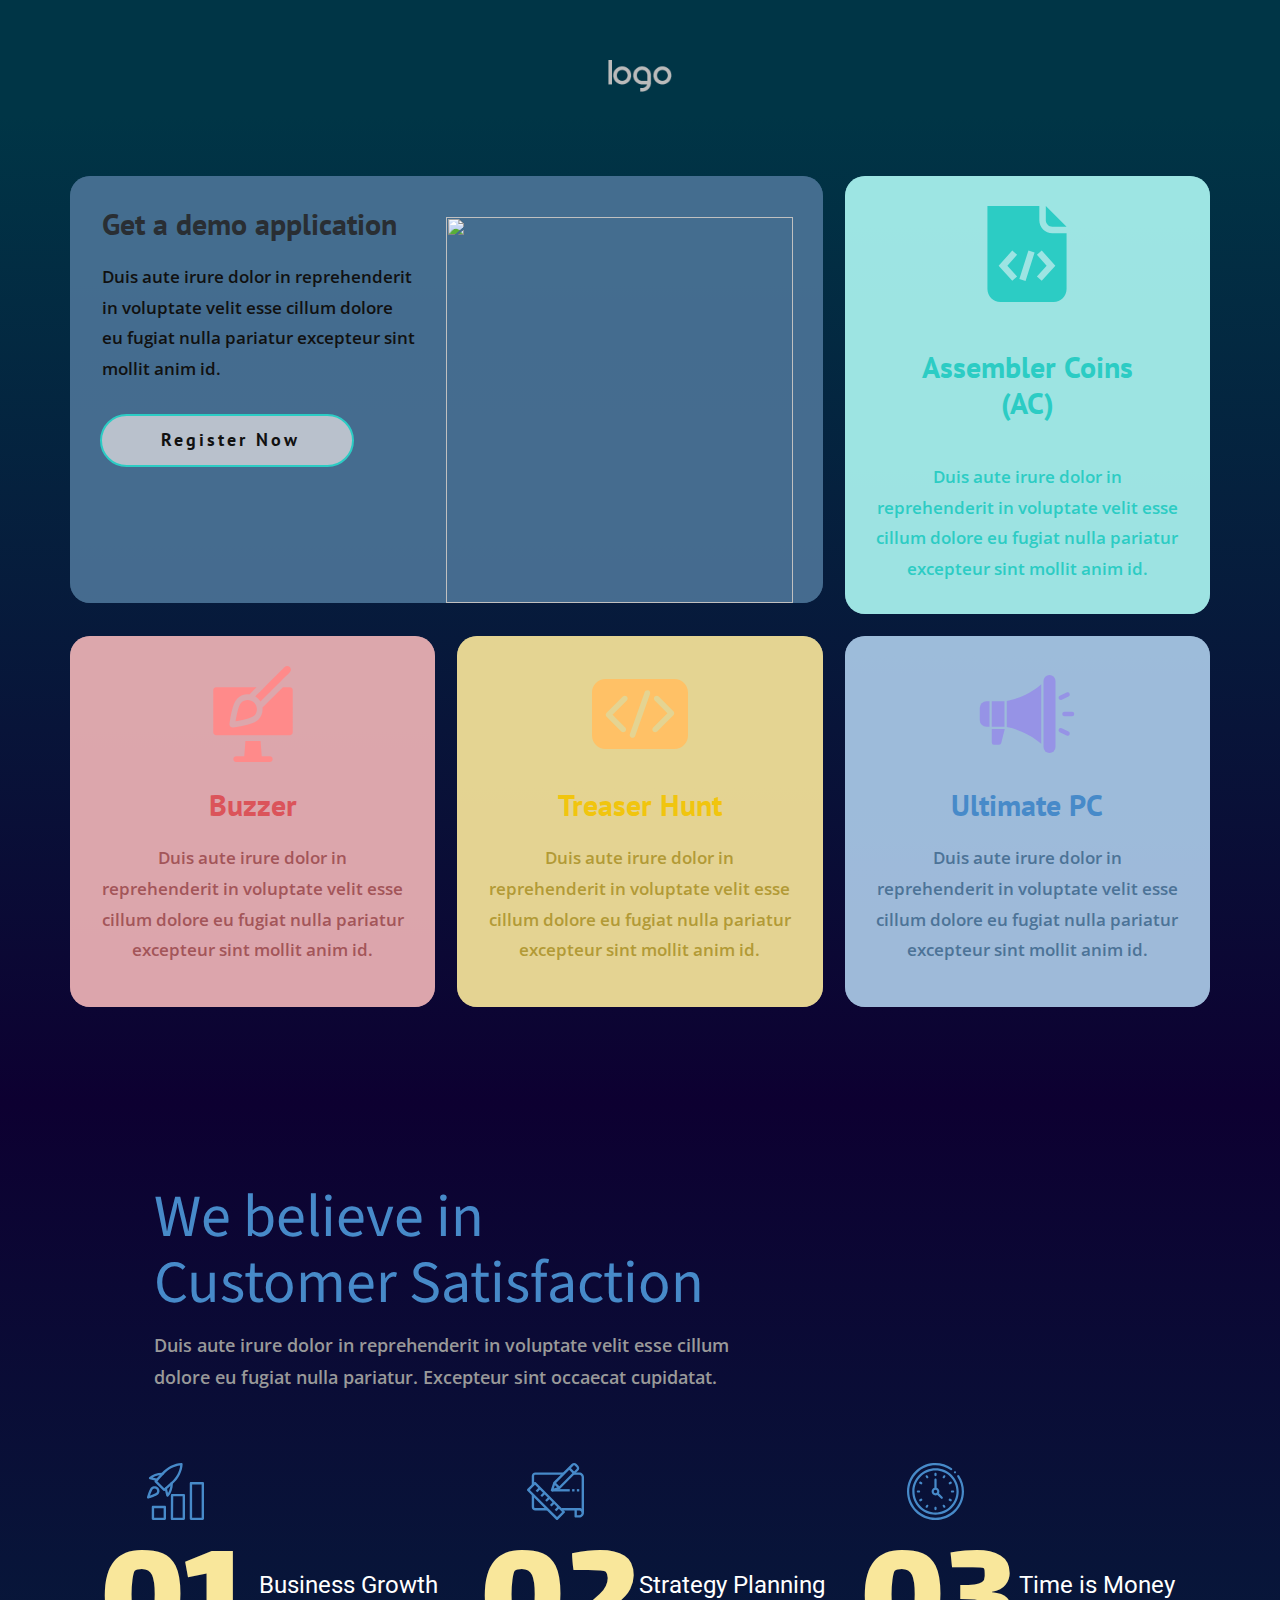
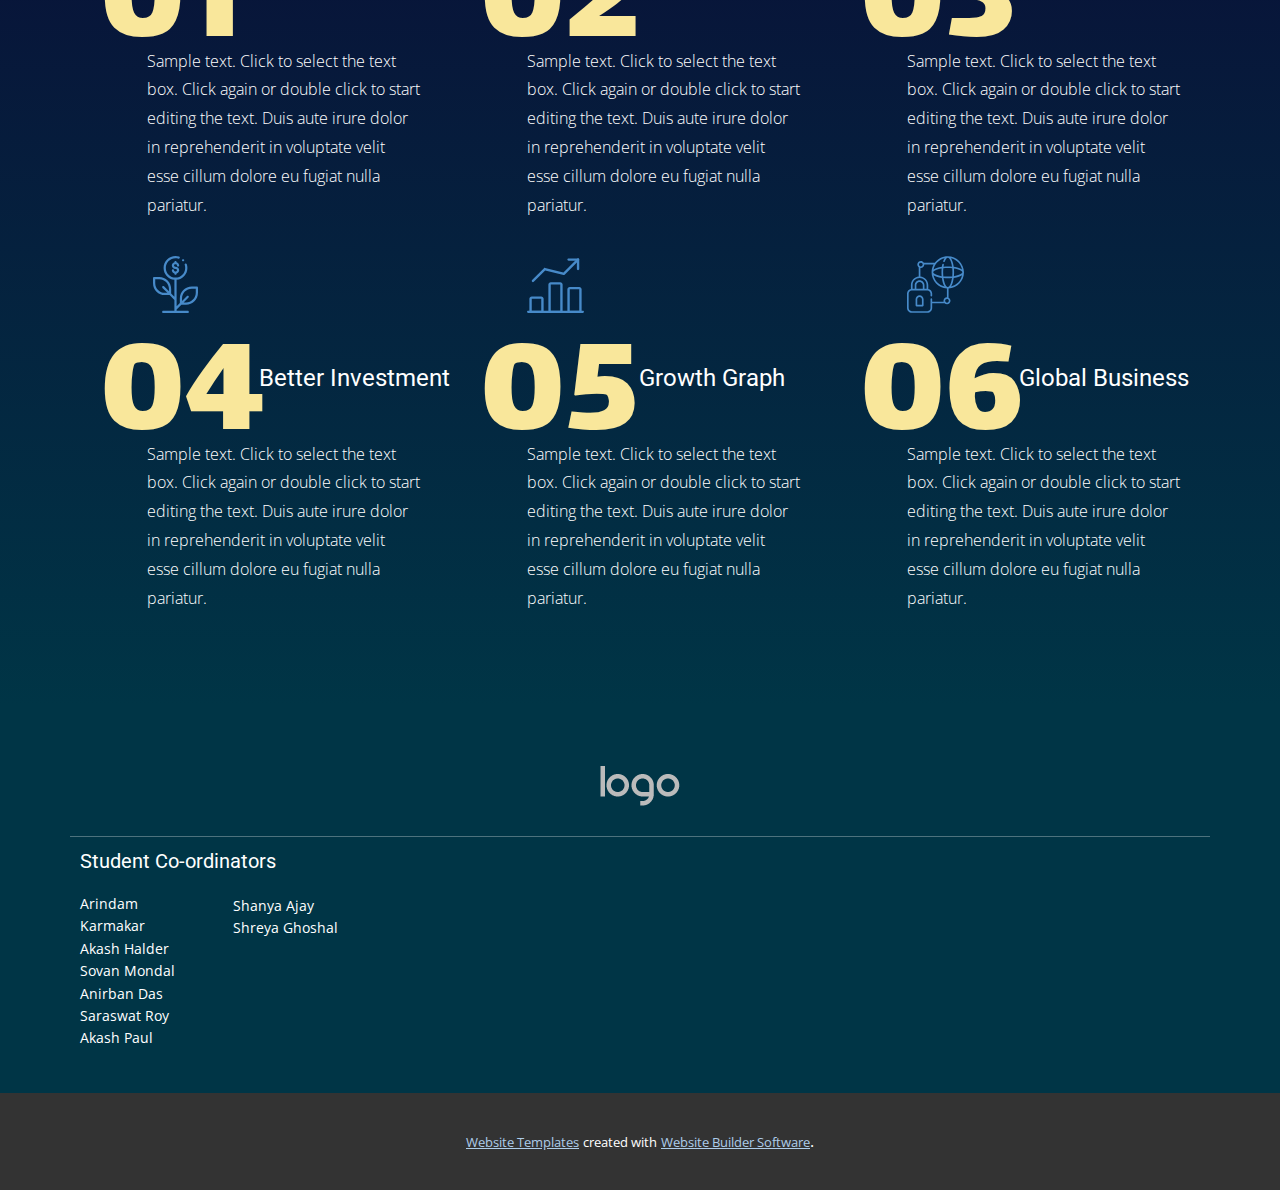
==== Assembler.html @ abf70737 "6:26 30 mar 22" ====
<!DOCTYPE html>
<html style="font-size: 16px;">
  <head>
    <meta name="viewport" content="width=device-width, initial-scale=1.0">
    <meta charset="utf-8">
    <meta name="keywords" content="Strategic Planning, We are committed expert partners, Benefits of working with us​, 01, 02, 03, 04, 05, 06, About Us, Simple, Transparent Pricing, It&amp;apos;s Free!">
    <meta name="description" content="">
    <meta name="page_type" content="np-template-header-footer-from-plugin">
    <title>Assembler</title>
    <link rel="stylesheet" href="nicepage.css" media="screen">
<link rel="stylesheet" href="Assembler.css" media="screen">
    <script class="u-script" type="text/javascript" src="jquery.js" defer=""></script>
    <script class="u-script" type="text/javascript" src="nicepage.js" defer=""></script>
    <meta name="generator" content="Nicepage 4.7.1, nicepage.com">
    <link id="u-theme-google-font" rel="stylesheet" href="https://fonts.googleapis.com/css?family=Roboto:100,100i,300,300i,400,400i,500,500i,700,700i,900,900i|Open+Sans:300,300i,400,400i,500,500i,600,600i,700,700i,800,800i">
    <link id="u-page-google-font" rel="stylesheet" href="https://fonts.googleapis.com/css?family=PT+Sans:400,400i,700,700i|Source+Sans+Pro:200,200i,300,300i,400,400i,600,600i,700,700i,900,900i|Lalezar:400">
    
    
    
    <script type="application/ld+json">{
		"@context": "http://schema.org",
		"@type": "Organization",
		"name": "",
		"logo": "images/default-logo-5.png"
}</script>
    <meta name="theme-color" content="#478ac9">
    <meta property="og:title" content="Assembler">
    <meta property="og:type" content="website">
  </head>
  <body class="u-body u-xl-mode"><header class="u-clearfix u-custom-color-2 u-header u-header" id="sec-dd4f"><div class="u-clearfix u-sheet u-sheet-1">
        <a href="https://nicepage.com" class="u-image u-logo u-image-1">
          <img src="images/default-logo-5.png" class="u-logo-image u-logo-image-1">
        </a>
      </div></header> 
    <section class="u-align-center u-clearfix u-gradient u-section-1" id="sec-c72f">
      <div class="u-clearfix u-sheet u-sheet-1">
        <div class="u-clearfix u-expanded-width u-gutter-22 u-layout-wrap u-layout-wrap-1">
          <div class="u-layout">
            <div class="u-layout-col">
              <div class="u-size-40">
                <div class="u-layout-row">
                  <div class="u-size-40">
                    <div class="u-layout-col">
                      <div class="u-align-left u-container-style u-layout-cell u-opacity u-opacity-70 u-palette-1-dark-1 u-radius-20 u-size-60 u-layout-cell-1">
                        <div class="u-container-layout u-valign-bottom-lg u-valign-bottom-xl u-container-layout-1">
                          <h3 class="u-custom-font u-font-pt-sans u-text u-text-palette-1-dark-3 u-text-1">Get a demo application</h3>
                          <p class="u-text u-text-body-color u-text-2">Duis aute irure dolor in reprehenderit in voluptate velit esse cillum dolore eu fugiat nulla pariatur excepteur sint mollit anim id.</p>
                          <a href="tech-assembler.github.io" class="u-active-white u-border-2 u-border-active-palette-1-base u-border-hover-black u-border-palette-4-base u-btn u-btn-round u-button-style u-custom-font u-font-pt-sans u-hover-white u-palette-5-base u-radius-50 u-text-active-palette-5-base u-text-hover-palette-5-base u-btn-1" target="_blank">&nbsp;Register Now</a>
                          <img class="u-image u-image-contain u-image-default u-image-1" src="#" alt="" data-image-width="700" data-image-height="780">
                        </div>
                      </div>
                    </div>
                  </div>
                  <div class="u-size-20">
                    <div class="u-layout-col">
                      <div class="u-align-center u-container-style u-layout-cell u-opacity u-opacity-70 u-palette-4-light-2 u-radius-20 u-size-60 u-layout-cell-2">
                        <div class="u-container-layout u-valign-top u-container-layout-2"><span class="u-icon u-icon-circle u-text-palette-4-base u-icon-1"><svg class="u-svg-link" preserveAspectRatio="xMidYMin slice" viewBox="0 0 512 512" style=""><use xmlns:xlink="http://www.w3.org/1999/xlink" xlink:href="#svg-b25b"></use></svg><svg class="u-svg-content" viewBox="0 0 512 512" x="0px" y="0px" id="svg-b25b" style="enable-background:new 0 0 512 512;"><g><g><path d="M356.324,0v76.108c0,19.075,15.519,34.594,34.594,34.594h76.108L356.324,0z"></path>
</g>
</g><g><g><path d="M390.918,145.298c-38.054,0-69.189-31.135-69.189-69.189V0H44.973v442.811c0,38.054,31.135,69.189,69.189,69.189h283.675    c38.054,0,69.189-31.135,69.189-69.189V145.298H390.918z M203.125,375.884l-25.718,23.143l-72.684-80.758l72.69-80.758    l25.718,23.137l-51.864,57.621L203.125,375.884z M248.265,399.623l-32.969-10.489l48.432-152.217l32.969,10.489L248.265,399.623z     M334.584,399.028l-25.718-23.143l51.857-57.613l-51.85-57.613l25.718-23.151l72.683,80.758L334.584,399.028z"></path>
</g>
</g></svg></span>
                          <h3 class="u-custom-font u-font-pt-sans u-text u-text-palette-4-base u-text-3">Assembler Coins<br>(AC)
                          </h3>
                          <p class="u-text u-text-palette-4-dark-1 u-text-4">Duis aute irure dolor in reprehenderit in voluptate velit esse cillum dolore eu fugiat nulla pariatur excepteur sint mollit anim id.</p>
                        </div>
                      </div>
                    </div>
                  </div>
                </div>
              </div>
              <div class="u-size-20">
                <div class="u-layout-row">
                  <div class="u-align-center u-container-style u-layout-cell u-opacity u-opacity-70 u-palette-2-light-2 u-radius-20 u-shape-round u-size-20 u-layout-cell-3">
                    <div class="u-container-layout u-valign-top u-container-layout-3"><span class="u-icon u-icon-circle u-icon-2"><svg class="u-svg-link" preserveAspectRatio="xMidYMin slice" viewBox="0 0 506.292 506.292" style=""><use xmlns:xlink="http://www.w3.org/1999/xlink" xlink:href="#svg-cc18"></use></svg><svg class="u-svg-content" viewBox="0 0 506.292 506.292" id="svg-cc18"><path d="m341.859 476.292h-42.653l-6.13-81.05h-79.86l-6.13 81.05h-42.653c-8.284 0-15 6.716-15 15s6.716 15 15 15h177.426c8.284 0 15-6.716 15-15s-6.716-15-15-15z"></path><path d="m447.326 111.442h-36.2l-107.96 107.59c2.639 23.459-5.249 47.262-22.52 64.53-24.368 24.367-100.672 36.339-134.98 40.19-10.05.927-17.521-7.397-16.53-16.54 3.821-33.754 15.692-110.482 40.19-134.98 17.6-17.6 41.54-25.11 64.54-22.52l38.13-38.27h-213.03c-8.45 0-15.32 6.87-15.32 15.32v223.16c0 8.45 6.87 15.32 15.32 15.32h388.36c8.45 0 15.32-6.87 15.32-15.32v-223.16c0-8.45-6.87-15.32-15.32-15.32z"></path><path d="m292.456 187.352c3.997-3.983 112.841-112.458 155.15-154.62 7.17-7.58 7.02-19.7-.37-27.08-7.39-7.39-19.51-7.55-27.09-.38-.509.511-152.369 152.901-154.61 155.15 10.622 6.365 20.106 15.559 26.92 26.93z"></path><path d="m259.436 193.452c-19.058-19.059-49.979-18.94-68.9 0-12.4 12.4-23.43 59.66-29.11 98.01 21.977-3.258 83.784-14.034 99.08-30.21 17.97-19.158 17.48-49.251-1.07-67.8z"></path></svg></span>
                      <h3 class="u-custom-font u-font-pt-sans u-text u-text-palette-2-base u-text-5">Buzzer</h3>
                      <p class="u-text u-text-palette-2-dark-1 u-text-6">Duis aute irure dolor in reprehenderit in voluptate velit esse cillum dolore eu fugiat nulla pariatur excepteur sint mollit anim id.</p>
                    </div>
                  </div>
                  <div class="u-align-center u-container-style u-layout-cell u-opacity u-opacity-70 u-palette-3-light-2 u-radius-20 u-size-20 u-layout-cell-4">
                    <div class="u-container-layout u-valign-top u-container-layout-4"><span class="u-icon u-icon-circle u-icon-3"><svg class="u-svg-link" preserveAspectRatio="xMidYMin slice" viewBox="0 0 512 512" style=""><use xmlns:xlink="http://www.w3.org/1999/xlink" xlink:href="#svg-9d44"></use></svg><svg class="u-svg-content" viewBox="0 0 512 512" id="svg-9d44"><g><path d="m439.54 68.7h-367.08c-39.95 0-72.46 32.51-72.46 72.47v229.66c0 39.96 32.51 72.47 72.46 72.47h367.08c39.95 0 72.46-32.51 72.46-72.47v-229.66c0-39.96-32.51-72.47-72.46-72.47zm-253.73 115.29-76.23 76.23 67.79 67.79c5.86 5.86 5.86 15.36 0 21.21-5.85 5.86-15.35 5.86-21.21 0l-78.4-78.4c-5.86-5.86-5.86-15.35 0-21.21l86.83-86.83c5.86-5.86 15.36-5.86 21.22 0 5.85 5.85 5.85 15.35 0 21.21zm123.73-35.29-79.32 224.59c-2.76 7.82-11.33 11.91-19.14 9.15s-11.91-11.33-9.15-19.14l79.32-224.59c2.76-7.81 11.32-11.91 19.14-9.15 7.81 2.76 11.91 11.33 9.15 19.14zm124.7 113.69-86.83 86.83c-5.86 5.86-15.36 5.86-21.22 0-5.85-5.85-5.85-15.35 0-21.21l76.23-76.23-67.79-67.79c-5.86-5.86-5.86-15.36 0-21.21 5.85-5.86 15.35-5.86 21.21 0l78.4 78.4c5.86 5.86 5.86 15.35 0 21.21z"></path>
</g></svg></span>
                      <h3 class="u-custom-font u-font-pt-sans u-text u-text-palette-3-base u-text-7">Treaser Hunt</h3>
                      <p class="u-text u-text-palette-3-dark-1 u-text-8">Duis aute irure dolor in reprehenderit in voluptate velit esse cillum dolore eu fugiat nulla pariatur excepteur sint mollit anim id.</p>
                    </div>
                  </div>
                  <div class="u-align-center u-container-style u-layout-cell u-opacity u-opacity-70 u-palette-1-light-2 u-radius-20 u-size-20 u-layout-cell-5">
                    <div class="u-container-layout u-valign-top u-container-layout-5"><span class="u-icon u-icon-circle u-icon-4"><svg class="u-svg-link" preserveAspectRatio="xMidYMin slice" viewBox="0 0 512 512" style=""><use xmlns:xlink="http://www.w3.org/1999/xlink" xlink:href="#svg-929b"></use></svg><svg class="u-svg-content" viewBox="0 0 512 512" id="svg-929b"><g id="_10-awareness"><g id="glyph"><path d="m68 408a12 12 0 0 0 12 12h27a12 12 0 0 0 11.642-9.089l18.727-74.911h-69.369z"></path><path d="m148 325.084c39.546 6.021 126.607 37.071 184 89.749v-317.666c-57.393 52.678-144.454 83.728-184 89.749z"></path><path d="m376 48a32.036 32.036 0 0 0 -32 32v352a32 32 0 0 0 64 0v-352a32.036 32.036 0 0 0 -32-32z"></path><path d="m68 188h68v136h-68z"></path><path d="m4 224v64a36.04 36.04 0 0 0 36 36h16v-136h-16a36.04 36.04 0 0 0 -36 36z"></path><path d="m496 244h-40a12 12 0 0 0 0 24h40a12 12 0 0 0 0-24z"></path><path d="m436.256 181.336a11.939 11.939 0 0 0 5.191-1.188l36.053-17.333a12 12 0 0 0 -10.4-21.63l-36.049 17.334a12 12 0 0 0 5.209 22.817z"></path><path d="m477.5 349.185-36.049-17.333a12 12 0 0 0 -10.4 21.629l36.049 17.334a12 12 0 0 0 10.4-21.63z"></path>
</g>
</g></svg></span>
                      <h3 class="u-custom-font u-font-pt-sans u-text u-text-palette-1-base u-text-9">Ultimate PC</h3>
                      <p class="u-text u-text-palette-1-dark-1 u-text-10">Duis aute irure dolor in reprehenderit in voluptate velit esse cillum dolore eu fugiat nulla pariatur excepteur sint mollit anim id.</p>
                    </div>
                  </div>
                </div>
              </div>
            </div>
          </div>
        </div>
      </div>
    </section>
    <section class="u-align-left u-clearfix u-gradient u-section-2" id="sec-8261">
      <div class="u-clearfix u-sheet u-valign-middle u-sheet-1">
        <h1 class="u-custom-font u-font-source-sans-pro u-text u-text-palette-1-base u-text-1">We believe in<br>Customer Satisfaction
        </h1>
        <p class="u-text u-text-grey-40 u-text-2">Duis aute irure dolor in reprehenderit in voluptate velit esse cillum dolore eu fugiat nulla pariatur. Excepteur sint occaecat cupidatat.</p>
        <div class="u-expanded-width u-list u-list-1">
          <div class="u-repeater u-repeater-1">
            <div class="u-container-style u-list-item u-repeater-item">
              <div class="u-container-layout u-similar-container u-valign-bottom u-container-layout-1">
                <h3 class="u-custom-font u-text u-text-palette-3-light-2 u-text-3">01</h3>
                <div class="u-container-style u-group u-group-1">
                  <div class="u-container-layout u-container-layout-2"><span class="u-icon u-icon-circle u-text-palette-1-base u-icon-1"><svg class="u-svg-link" preserveAspectRatio="xMidYMin slice" viewBox="0 0 24 24" style=""><use xmlns:xlink="http://www.w3.org/1999/xlink" xlink:href="#svg-b827"></use></svg><svg class="u-svg-content" viewBox="0 0 24 24" id="svg-b827"><path d="m7.5 24h-5c-.276 0-.5-.224-.5-.5v-5c0-.276.224-.5.5-.5h5c.276 0 .5.224.5.5v5c0 .276-.224.5-.5.5zm-4.5-1h4v-4h-4z"></path><path d="m15.5 24h-5c-.133 0-.261-.053-.354-.147s-.147-.223-.146-.356l.06-10c.002-.275.225-.497.5-.497h4.94c.276 0 .5.224.5.5v10c0 .276-.224.5-.5.5zm-4.497-1h3.997v-9h-3.943z"></path><path d="m23.5 24h-5c-.276 0-.5-.224-.5-.5v-15c0-.276.224-.5.5-.5h5c.276 0 .5.224.5.5v15c0 .276-.224.5-.5.5zm-4.5-1h4v-14h-4z"></path><path d="m7.258 11.838c-.128 0-.256-.049-.354-.146l-3.596-3.597c-.188-.188-.196-.491-.018-.688l2.946-3.271c2.093-2.417 5.413-4.083 8.255-4.136.123-.016.267.051.363.146.096.097.148.228.146.363-.053 2.842-1.719 6.162-4.144 8.261l-3.264 2.94c-.094.086-.214.128-.334.128zm-2.907-4.114 2.926 2.926 2.918-2.629c2.076-1.797 3.542-4.542 3.774-6.99-2.448.232-5.192 1.698-6.983 3.767z"></path><path d="m8.604 14.21c-.045 0-.091-.006-.136-.019-.174-.05-.308-.188-.351-.365l-.707-2.95c-.064-.268.102-.538.37-.603.272-.063.539.102.603.37l.469 1.959c.869-1.359 1.042-3.098 1.06-4.115.005-.276.23-.492.509-.491.276.004.496.233.491.508-.042 2.366-.736 4.34-1.955 5.559-.095.095-.223.147-.353.147z"></path><path d="m4.241 7.603c-.039 0-.078-.004-.117-.014l-2.95-.707c-.176-.042-.316-.175-.365-.35-.049-.174 0-.361.127-.489 1.219-1.219 3.193-1.913 5.56-1.955.265-.025.504.215.508.491s-.214.504-.491.509c-1.018.018-2.756.191-4.115 1.06l1.959.469c.268.064.434.334.37.603-.056.229-.26.383-.486.383z"></path><path d="m.5 15c-.131 0-.258-.052-.354-.146-.13-.13-.178-.321-.125-.497.165-.552 1.023-3.338 1.695-4.01.809-.81 2.126-.811 2.938 0 .81.81.81 2.128 0 2.938-.671.672-3.458 1.529-4.01 1.694-.048.014-.096.021-.144.021zm2.685-4.261c-.276 0-.552.105-.762.315-.284.284-.772 1.536-1.154 2.677 1.141-.382 2.394-.87 2.677-1.153.42-.42.42-1.104 0-1.523-.21-.211-.486-.316-.761-.316z"></path></svg>
            
            
          </span>
                    <h4 class="u-text u-text-body-alt-color u-text-4">Business Growth</h4>
                    <p class="u-text u-text-body-alt-color u-text-5">Sample text. Click to select the text box. Click again or double click to start editing the text.&nbsp;Duis aute irure dolor in reprehenderit in voluptate velit esse cillum dolore eu fugiat nulla pariatur. </p>
                  </div>
                </div>
              </div>
            </div>
            <div class="u-container-style u-list-item u-repeater-item">
              <div class="u-container-layout u-similar-container u-valign-bottom u-container-layout-3">
                <h3 class="u-custom-font u-text u-text-palette-3-light-2 u-text-6">02</h3>
                <div class="u-container-style u-group u-group-2">
                  <div class="u-container-layout u-container-layout-4"><span class="u-icon u-icon-circle u-text-palette-1-base u-icon-2"><svg class="u-svg-link" preserveAspectRatio="xMidYMin slice" viewBox="0 0 511.998 511.998" style=""><use xmlns:xlink="http://www.w3.org/1999/xlink" xlink:href="#svg-07e3"></use></svg><svg class="u-svg-content" viewBox="0 0 511.998 511.998" x="0px" y="0px" id="svg-07e3" style="enable-background:new 0 0 511.998 511.998;"><g><g><path d="M74.664,85.179c-17.673,0-32,14.327-32,32v85.333h21.333v-85.333c0-5.891,4.776-10.667,10.667-10.667h256V85.179H74.664z"></path>
</g>
</g><g><g><path d="M74.664,405.179c-5.891,0-10.667-4.776-10.667-10.667V287.845H42.664v106.667c0,17.673,14.327,32,32,32h106.667v-21.333    H74.664z"></path>
</g>
</g><g><g><path d="M338.206,432.688L79.155,173.637c-4.165-4.164-10.917-4.164-15.083,0L3.123,234.587c-4.164,4.165-4.164,10.917,0,15.083    L262.174,508.72c2,2.001,4.713,3.125,7.541,3.125c2.829-0.001,5.541-1.125,7.541-3.125l60.949-60.949    C342.37,443.605,342.37,436.853,338.206,432.688z M269.715,486.096L25.747,242.128l45.867-45.867L315.582,440.23L269.715,486.096z    "></path>
</g>
</g><g><g><path d="M469.331,405.179h-160v21.333h117.333v53.333c0,5.891,4.776,10.667,10.667,10.667h32    c23.564,0,42.667-19.102,42.667-42.667C511.998,424.281,492.895,405.179,469.331,405.179z M469.331,469.179h-21.333v-42.667    h21.333c11.782,0,21.333,9.551,21.333,21.333C490.664,459.628,481.113,469.179,469.331,469.179z"></path>
</g>
</g><g><g><path d="M469.331,85.179h-53.333v21.333h53.333c11.782,0,21.333,9.551,21.333,21.333v320h21.333v-320    C511.998,104.281,492.895,85.179,469.331,85.179z"></path>
</g>
</g><g><g><rect x="164.042" y="314.513" transform="matrix(0.7071 -0.7071 0.7071 0.7071 -175.2621 227.2397)" width="45.259" height="21.333"></rect>
</g>
</g><g><g><rect x="121.376" y="271.846" transform="matrix(0.7071 -0.7071 0.7071 0.7071 -157.5885 184.5736)" width="45.259" height="21.333"></rect>
</g>
</g><g><g><rect x="206.686" y="357.18" transform="matrix(0.7071 -0.7071 0.7071 0.7071 -192.9419 269.8904)" width="45.259" height="21.333"></rect>
</g>
</g><g><g><rect x="249.372" y="399.868" transform="matrix(0.7071 -0.7071 0.7071 0.7071 -210.6241 312.5771)" width="45.259" height="21.333"></rect>
</g>
</g><g><g><rect x="78.679" y="229.18" transform="matrix(0.7071 -0.7071 0.7071 0.7071 -139.9243 141.885)" width="45.259" height="21.333"></rect>
</g>
</g><g><g><path d="M460.094,23.824L445.352,9.083c-12.473-11.907-32.103-11.907-44.576,0L238.579,171.28c-4.164,4.165-4.164,10.917,0,15.083    l44.235,44.235c1.995,2.008,4.711,3.133,7.541,3.125c2.829-0.001,5.541-1.125,7.541-3.125L460.094,68.4    c0.005-0.005,0.01-0.01,0.015-0.015C472.41,56.076,472.403,36.125,460.094,23.824z M445.022,53.307L290.355,207.973    l-29.152-29.152L415.87,24.165c4.028-3.849,10.372-3.849,14.4,0l14.752,14.731c0.001,0.002,0.003,0.003,0.005,0.005    C449.003,42.88,449.001,49.33,445.022,53.307z"></path>
</g>
</g><g><g><path d="M286.931,212.944l-46.037,15.371l15.371-46.112l-20.267-6.752l-22.123,66.357c-0.362,1.088-0.547,2.227-0.547,3.373    c0.001,5.891,4.778,10.666,10.669,10.664c1.129,0.004,2.252-0.169,3.328-0.512l66.357-22.123L286.931,212.944z"></path>
</g>
</g><g><g><rect x="390.275" y="36.943" transform="matrix(0.7071 -0.7071 0.7071 0.7071 69.1923 303.4905)" width="21.333" height="62.56"></rect>
</g>
</g><g><g><rect x="223.998" y="234.512" width="160" height="21.333"></rect>
</g>
</g><g><g><rect x="405.331" y="234.512" width="21.333" height="21.333"></rect>
</g>
</g><g><g><rect x="447.998" y="234.512" width="21.333" height="21.333"></rect>
</g>
</g></svg>
            
            
          </span>
                    <h4 class="u-text u-text-body-alt-color u-text-7">Strategy Planning</h4>
                    <p class="u-text u-text-body-alt-color u-text-8">Sample text. Click to select the text box. Click again or double click to start editing the text.&nbsp;Duis aute irure dolor in reprehenderit in voluptate velit esse cillum dolore eu fugiat nulla pariatur. </p>
                  </div>
                </div>
              </div>
            </div>
            <div class="u-container-style u-list-item u-repeater-item">
              <div class="u-container-layout u-similar-container u-valign-bottom u-container-layout-5">
                <h3 class="u-custom-font u-text u-text-palette-3-light-2 u-text-9">03</h3>
                <div class="u-container-style u-group u-group-3">
                  <div class="u-container-layout u-container-layout-6"><span class="u-icon u-icon-circle u-text-palette-1-base u-icon-3"><svg class="u-svg-link" preserveAspectRatio="xMidYMin slice" viewBox="0 0 511.994 511.994" style=""><use xmlns:xlink="http://www.w3.org/1999/xlink" xlink:href="#svg-898a"></use></svg><svg class="u-svg-content" viewBox="0 0 511.994 511.994" id="svg-898a"><g><path d="m468.379 112.96c-3.092-4.579-9.307-5.784-13.884-2.693-4.577 3.09-5.782 9.306-2.692 13.883 63.008 93.331 50.848 218.961-28.913 298.722-44.573 44.574-103.838 69.121-166.877 69.121s-122.303-24.546-166.878-69.12c-44.574-44.574-69.121-103.838-69.121-166.877s24.548-122.304 69.121-166.877c81.202-81.202 208.265-92.375 302.127-26.567 4.521 3.171 10.758 2.075 13.929-2.447 3.17-4.522 2.074-10.758-2.448-13.929-48.674-34.126-108.292-50.22-167.867-45.31-60.276 4.965-117.057 31.284-159.883 74.11-48.351 48.352-74.979 112.639-74.979 181.02s26.628 132.668 74.979 181.02c48.352 48.351 112.639 74.979 181.019 74.979s132.668-26.628 181.019-74.979c86.519-86.52 99.703-222.805 31.348-324.056z"></path><path d="m256.013 47.496c-114.967 0-208.5 93.533-208.5 208.5s93.533 208.5 208.5 208.5 208.5-93.533 208.5-208.5-93.533-208.5-208.5-208.5zm0 397c-103.939 0-188.5-84.56-188.5-188.5s84.561-188.5 188.5-188.5 188.5 84.56 188.5 188.5-84.561 188.5-188.5 188.5z"></path><path d="m319.653 305.493-32.857-32.856c2.688-4.952 4.216-10.621 4.216-16.641 0-15.824-10.56-29.223-25-33.537v-72.463c0-5.523-4.477-10-10-10s-10 4.477-10 10v72.463c-14.44 4.314-25 17.712-25 33.537 0 19.299 15.701 35 35 35 6.02 0 11.689-1.528 16.641-4.216l32.857 32.856c1.953 1.953 4.512 2.929 7.071 2.929 2.56 0 5.118-.977 7.071-2.929 3.906-3.907 3.906-10.238.001-14.143zm-78.64-49.497c0-8.271 6.729-15 15-15s15 6.729 15 15-6.728 15-15 15c-8.271 0-15-6.729-15-15z"></path><path d="m256.013 118.133c5.523 0 10-4.477 10-10v-10.127c0-5.523-4.477-10-10-10s-10 4.477-10 10v10.127c0 5.523 4.477 10 10 10z"></path><path d="m185.678 114.172c-2.762-4.784-8.879-6.422-13.66-3.66-4.783 2.762-6.422 8.877-3.66 13.66l5.064 8.771c1.852 3.208 5.213 5.001 8.669 5.001 1.696 0 3.417-.432 4.991-1.341 4.783-2.762 6.422-8.877 3.66-13.66z"></path><path d="m132.96 173.404-8.771-5.064c-4.782-2.761-10.899-1.123-13.66 3.66-2.762 4.783-1.123 10.898 3.66 13.66l8.771 5.064c1.575.909 3.294 1.341 4.991 1.341 3.455 0 6.817-1.793 8.669-5.002 2.762-4.781 1.123-10.897-3.66-13.659z"></path><path d="m118.151 255.996c0-5.523-4.477-10-10-10h-10.128c-5.523 0-10 4.477-10 10s4.477 10 10 10h10.128c5.522 0 10-4.478 10-10z"></path><path d="m122.96 321.267-8.771 5.064c-4.783 2.761-6.422 8.877-3.66 13.66 1.852 3.208 5.213 5.001 8.669 5.001 1.696 0 3.416-.432 4.991-1.341l8.771-5.064c4.783-2.761 6.422-8.877 3.66-13.66-2.761-4.784-8.878-6.423-13.66-3.66z"></path><path d="m187.082 375.388c-4.781-2.761-10.898-1.123-13.66 3.66l-5.064 8.771c-2.762 4.783-1.122 10.899 3.66 13.66 1.575.909 3.294 1.341 4.991 1.341 3.456 0 6.817-1.793 8.669-5.001l5.064-8.771c2.762-4.783 1.122-10.899-3.66-13.66z"></path><path d="m256.013 393.858c-5.523 0-10 4.477-10 10v10.127c0 5.523 4.477 10 10 10s10-4.477 10-10v-10.127c-.001-5.523-4.477-10-10-10z"></path><path d="m338.604 379.048c-2.76-4.782-8.873-6.421-13.66-3.661-4.782 2.761-6.422 8.877-3.66 13.66l5.063 8.771c1.852 3.208 5.213 5.002 8.67 5.002 1.696 0 3.415-.432 4.99-1.341 4.782-2.761 6.422-8.878 3.66-13.66z"></path><path d="m397.836 326.33-8.771-5.064c-4.785-2.763-10.899-1.123-13.66 3.66-2.762 4.783-1.123 10.899 3.66 13.66l8.771 5.064c1.575.91 3.294 1.341 4.99 1.341 3.456 0 6.818-1.793 8.67-5.001 2.761-4.783 1.123-10.899-3.66-13.66z"></path><path d="m393.875 255.996c0 5.523 4.478 10 10 10h10.128c5.522 0 10-4.477 10-10s-4.478-10-10-10h-10.128c-5.523 0-10 4.477-10 10z"></path><path d="m379.065 173.404c-4.783 2.762-6.422 8.877-3.66 13.66 1.853 3.209 5.213 5.002 8.67 5.002 1.696 0 3.416-.432 4.99-1.341l8.771-5.064c4.783-2.762 6.422-8.877 3.66-13.66s-8.876-6.421-13.66-3.66z"></path><path d="m340.007 110.512c-4.784-2.763-10.899-1.123-13.66 3.66l-5.063 8.771c-2.762 4.783-1.123 10.899 3.66 13.66 1.575.91 3.294 1.341 4.99 1.341 3.456 0 6.818-1.793 8.67-5.001l5.064-8.771c2.761-4.783 1.123-10.899-3.661-13.66z"></path><circle cx="431.067" cy="83.944" r="9.992"></circle>
</g></svg>
            
            
          </span>
                    <h4 class="u-text u-text-body-alt-color u-text-10">Time is Money</h4>
                    <p class="u-text u-text-body-alt-color u-text-11">Sample text. Click to select the text box. Click again or double click to start editing the text.&nbsp;Duis aute irure dolor in reprehenderit in voluptate velit esse cillum dolore eu fugiat nulla pariatur. </p>
                  </div>
                </div>
              </div>
            </div>
            <div class="u-container-style u-list-item u-repeater-item">
              <div class="u-container-layout u-similar-container u-valign-bottom u-container-layout-7">
                <h3 class="u-custom-font u-text u-text-palette-3-light-2 u-text-12">04</h3>
                <div class="u-container-style u-group u-group-4">
                  <div class="u-container-layout u-container-layout-8"><span class="u-icon u-icon-circle u-text-palette-1-base u-icon-4"><svg class="u-svg-link" preserveAspectRatio="xMidYMin slice" viewBox="0 0 512 512" style=""><use xmlns:xlink="http://www.w3.org/1999/xlink" xlink:href="#svg-94be"></use></svg><svg class="u-svg-content" viewBox="0 0 512 512" id="svg-94be"><g id="XMLID_1017_"><g id="XMLID_1278_"><path id="XMLID_1279_" d="m256 74.946c7.262 0 13.169 4.947 13.169 11.027 0 5.522 4.478 10 10 10s10-4.478 10-10c0-13.849-9.752-25.606-23.169-29.583v-1.39c0-5.522-4.478-10-10-10s-10 4.478-10 10v1.39c-13.417 3.978-23.169 15.734-23.169 29.583 0 17.108 14.88 31.026 33.169 31.026 7.262 0 13.169 4.946 13.169 11.026s-5.907 11.027-13.169 11.027-13.169-4.947-13.169-11.027c0-5.522-4.478-10-10-10s-10 4.478-10 10c0 13.849 9.752 25.606 23.169 29.583v1.392c0 5.522 4.478 10 10 10s10-4.478 10-10v-1.39c13.417-3.978 23.169-15.734 23.169-29.583 0-17.109-14.88-31.027-33.169-31.027-7.262 0-13.169-4.946-13.169-11.026s5.907-11.028 13.169-11.028z"></path><path id="XMLID_1303_" d="m448 274.23h-45.703c-59.203 0-107.368 48.165-107.368 107.368v41.561l-28.929 28.929v-238.559c54.328-5.06 97-50.901 97-106.529 0-11.519-1.822-22.856-5.417-33.698-1.738-5.244-7.402-8.081-12.639-6.346-5.243 1.738-8.083 7.396-6.346 12.639 2.922 8.808 4.402 18.029 4.402 27.405 0 47.972-39.028 87-87 87s-87-39.028-87-87 39.028-87 87-87c8.83 0 17.535 1.315 25.874 3.91 5.271 1.64 10.878-1.305 12.52-6.578 1.641-5.273-1.305-10.879-6.578-12.52-10.265-3.193-20.969-4.812-31.816-4.812-59 0-107 48-107 107 0 55.628 42.672 101.469 97 106.529v152.331l-28.929-28.928v-41.56c0-59.203-48.165-107.368-107.368-107.368h-45.703c-5.522 0-10 4.478-10 10v45.703c0 59.203 48.165 107.368 107.368 107.368h41.561l43.071 43.07v97.855h-100.161c-5.522 0-10 4.478-10 10s4.478 10 10 10h220.322c5.522 0 10-4.478 10-10s-4.478-10-10-10h-100.161v-11.627l43.072-43.071h41.56c59.203 0 107.368-48.165 107.368-107.368v-45.704c0-5.522-4.478-10-10-10zm-286.632 56.844c-48.175 0-87.368-39.193-87.368-87.368v-35.703h35.703c48.175 0 87.368 39.193 87.368 87.368v21.56l-44.161-44.161c-3.906-3.904-10.236-3.904-14.143 0-3.905 3.905-3.905 10.237 0 14.143l44.162 44.161zm276.632-1.14c0 48.175-39.193 87.368-87.368 87.368h-21.56l44.161-44.16c3.905-3.905 3.905-10.237 0-14.143-3.905-3.903-10.235-3.904-14.143 0l-44.161 44.161v-21.561c0-48.175 39.193-87.368 87.368-87.368h35.703z"></path><path id="XMLID_1306_" d="m324.38 48.2c2.63 0 5.21-1.07 7.07-2.931 1.859-1.859 2.93-4.439 2.93-7.069 0-2.631-1.07-5.21-2.93-7.07s-4.44-2.93-7.07-2.93-5.21 1.069-7.07 2.93c-1.859 1.86-2.93 4.439-2.93 7.07 0 2.63 1.07 5.21 2.93 7.069 1.86 1.861 4.44 2.931 7.07 2.931z"></path>
</g>
</g></svg>
            
            
          </span>
                    <h4 class="u-text u-text-body-alt-color u-text-13">Better Investment</h4>
                    <p class="u-text u-text-body-alt-color u-text-14">Sample text. Click to select the text box. Click again or double click to start editing the text.&nbsp;Duis aute irure dolor in reprehenderit in voluptate velit esse cillum dolore eu fugiat nulla pariatur. </p>
                  </div>
                </div>
              </div>
            </div>
            <div class="u-container-style u-list-item u-repeater-item">
              <div class="u-container-layout u-similar-container u-valign-bottom u-container-layout-9">
                <h3 class="u-custom-font u-text u-text-palette-3-light-2 u-text-15">05</h3>
                <div class="u-container-style u-group u-group-5">
                  <div class="u-container-layout u-container-layout-10"><span class="u-icon u-icon-circle u-text-palette-1-base u-icon-5"><svg class="u-svg-link" preserveAspectRatio="xMidYMin slice" viewBox="0 0 24 24" style=""><use xmlns:xlink="http://www.w3.org/1999/xlink" xlink:href="#svg-898f"></use></svg><svg class="u-svg-content" viewBox="0 0 24 24" id="svg-898f"><path d="m23.5 24h-23c-.276 0-.5-.224-.5-.5s.224-.5.5-.5h23c.276 0 .5.224.5.5s-.224.5-.5.5z"></path><path d="m6.5 24h-5c-.276 0-.5-.224-.5-.5v-5.5c0-.551.448-1 1-1h4c.552 0 1 .449 1 1v5.5c0 .276-.224.5-.5.5zm-4.5-1h4v-5h-4z"></path><path d="m14.5 24h-5c-.276 0-.5-.224-.5-.5v-11.5c0-.551.448-1 1-1h4c.552 0 1 .449 1 1v11.5c0 .276-.224.5-.5.5zm-4.5-1h4v-11h-4z"></path><path d="m22.5 24h-5c-.276 0-.5-.224-.5-.5v-9.5c0-.551.448-1 1-1h4c.552 0 1 .449 1 1v9.5c0 .276-.224.5-.5.5zm-4.5-1h4v-9h-4z"></path><path d="m2.5 11c-.128 0-.256-.049-.354-.146-.195-.195-.195-.512 0-.707l5-5c.124-.124.303-.176.475-.132l7.726 1.931 5.8-5.8c.195-.195.512-.195.707 0s.195.512 0 .707l-6 6c-.123.124-.303.174-.475.131l-7.726-1.93-4.8 4.8c-.097.097-.225.146-.353.146z"></path><path d="m21.5 6c-.276 0-.5-.224-.5-.5v-3.5h-3.5c-.276 0-.5-.224-.5-.5s.224-.5.5-.5h4c.276 0 .5.224.5.5v4c0 .276-.224.5-.5.5z"></path></svg>
            
            
          </span>
                    <h4 class="u-text u-text-body-alt-color u-text-16">Growth Graph</h4>
                    <p class="u-text u-text-body-alt-color u-text-17">Sample text. Click to select the text box. Click again or double click to start editing the text.&nbsp;Duis aute irure dolor in reprehenderit in voluptate velit esse cillum dolore eu fugiat nulla pariatur. </p>
                  </div>
                </div>
              </div>
            </div>
            <div class="u-container-style u-list-item u-repeater-item">
              <div class="u-container-layout u-similar-container u-valign-bottom u-container-layout-11">
                <h3 class="u-custom-font u-text u-text-palette-3-light-2 u-text-18">06</h3>
                <div class="u-container-style u-group u-group-6">
                  <div class="u-container-layout u-container-layout-12"><span class="u-icon u-icon-circle u-text-palette-1-base u-icon-6"><svg class="u-svg-link" preserveAspectRatio="xMidYMin slice" viewBox="0 0 509.681 509.681" style=""><use xmlns:xlink="http://www.w3.org/1999/xlink" xlink:href="#svg-7415"></use></svg><svg class="u-svg-content" viewBox="0 0 509.681 509.681" id="svg-7415"><path d="m509.681 146.239c0-79.951-65.044-144.995-144.995-144.995-47.991 0-90.603 23.442-117.008 59.47-.305-.038-.614-.064-.93-.064h-96.417c-5.519-9.027-15.467-15.064-26.8-15.064-17.309 0-31.391 14.082-31.391 31.391 0 10.453 5.14 19.722 13.02 25.43-.232 1.902-.35 3.821-.35 5.743v74.89c-39.165 3.915-69.849 37.059-69.849 77.238v33.711c-19.848 3.57-34.961 20.956-34.961 41.818v130.13c0 23.435 19.065 42.5 42.5 42.5h140.181c23.435 0 42.5-19.065 42.5-42.5v-42.91h110.327c5.686 5.702 13.546 9.235 22.215 9.235 17.309 0 31.391-14.082 31.391-31.391 0-12.237-7.043-22.853-17.284-28.029v-81.272c0-.173-.014-.342-.026-.512 76.657-3.724 137.877-67.255 137.877-144.819zm-244.569 39.206c13.523 4.463 29.27 7.905 46.385 10.221 4.249 31.492 12.599 59.92 24.758 77.429-49.543-11.097-88.495-50.551-98.849-100.367 6.661 4.408 15.646 8.737 27.706 12.717zm-30.422-39.206c0-11.805 27.564-27.088 75.042-34.079-.987 11.098-1.5 22.543-1.5 34.079 0 11.358.52 22.831 1.541 34.086-47.503-6.988-75.083-22.277-75.083-34.086zm129.996 129.996c-9.384 0-19.683-13.191-27.55-35.287-4.503-12.648-7.988-27.43-10.344-43.557 12.199 1.126 24.911 1.721 37.893 1.721s25.695-.595 37.893-1.721c-2.356 16.127-5.841 30.909-10.344 43.557-7.865 22.095-18.164 35.287-27.548 35.287zm0-92.123c-14.251 0-27.523-.693-39.726-1.918-1.13-11.555-1.728-23.615-1.728-35.955 0-12.217.592-24.314 1.737-35.955 12.2-1.224 25.469-1.917 39.716-1.917 14.251 0 27.523.693 39.726 1.918 1.13 11.554 1.727 23.615 1.727 35.954 0 12.34-.597 24.4-1.728 35.955-12.201 1.224-25.473 1.918-39.724 1.918zm54.912-71.958c47.503 6.988 75.083 22.276 75.083 34.085s-27.58 27.098-75.083 34.085c1.021-11.255 1.541-22.727 1.541-34.085s-.52-22.83-1.541-34.085zm72.367 7.597c-6.66-4.409-15.645-8.738-27.705-12.717-13.523-4.462-29.27-7.905-46.385-10.221-4.249-31.492-12.599-59.92-24.758-77.429 49.543 11.097 88.495 50.551 98.848 100.367zm-155.675-100.374c-4.296 6.171-8.533 14.293-12.494 24.951-1.443 3.883.535 8.2 4.417 9.643 3.881 1.442 8.2-.534 9.643-4.417 7.751-20.857 17.781-33.309 26.83-33.309 9.384 0 19.683 13.191 27.55 35.287 4.503 12.648 7.988 27.43 10.344 43.557-12.199-1.126-24.911-1.721-37.893-1.721-12.973 0-25.677.594-37.868 1.719.829-5.675 1.794-11.196 2.898-16.512.842-4.056-1.762-8.026-5.818-8.869-4.053-.842-8.026 1.762-8.869 5.818-1.416 6.818-2.618 13.948-3.601 21.299-17.089 2.316-32.813 5.756-46.318 10.213-12.06 3.98-21.045 8.309-27.705 12.717 10.356-49.829 49.324-89.29 98.884-100.376zm-212.758 41.209c9.038 0 16.39 7.353 16.39 16.391s-7.353 16.39-16.39 16.39-16.391-7.353-16.391-16.39c0-9.038 7.353-16.391 16.391-16.391zm-10.941 137.064c34.533 0 62.628 28.095 62.628 62.628v33.028h-19v-33.028c0-24.057-19.572-43.628-43.628-43.628-24.057 0-43.629 19.572-43.629 43.628v33.028h-19v-33.028c0-34.532 28.096-62.628 62.629-62.628zm-28.629 95.657v-33.028c0-15.786 12.843-28.628 28.629-28.628s28.628 12.843 28.628 28.628v33.028zm141.219 114.72v-22.183c0-4.142-3.358-7.5-7.5-7.5s-7.5 3.358-7.5 7.5v80.093c0 15.164-12.336 27.5-27.5 27.5h-140.181c-15.164 0-27.5-12.336-27.5-27.5v-130.13c0-15.164 12.336-27.5 27.5-27.5h140.181c15.164 0 27.5 12.336 27.5 27.5v19.929c0 4.142 3.358 7.5 7.5 7.5s7.5-3.358 7.5-7.5v-19.929c0-20.861-15.113-38.247-34.962-41.817v-33.711c0-40.369-30.977-73.625-70.408-77.281v-74.848c0-.004 0-.007 0-.011 1.221.145 2.461.228 3.72.228 17.309 0 31.39-14.082 31.39-31.39 0-.445-.015-.886-.034-1.326h83.186c-11.7 20.903-18.384 44.979-18.384 70.589 0 77.324 60.843 140.702 137.167 144.782-.013.182-.028.363-.028.549v77.934c-16.896.476-30.497 14.358-30.497 31.367 0 2.462.294 4.855.832 7.155zm132.542 9.235c-9.038 0-16.39-7.353-16.39-16.391s7.353-16.39 16.39-16.39c1.668 0 3.277.254 4.795.719.011.002.021.006.032.008 6.689 2.066 11.564 8.305 11.564 15.663 0 9.038-7.353 16.391-16.391 16.391zm35.394-144.167c12.16-17.509 20.51-45.937 24.758-77.429 17.115-2.316 32.862-5.759 46.385-10.221 12.059-3.979 21.045-8.309 27.705-12.717-10.354 49.816-49.306 89.27-98.848 100.367z"></path><path d="m112.591 350.917c-19.742 0-35.803 16.061-35.803 35.803v56.606c0 4.142 3.358 7.5 7.5 7.5h56.606c4.142 0 7.5-3.358 7.5-7.5v-56.606c0-19.741-16.061-35.803-35.803-35.803zm20.803 84.909h-41.606v-49.106c0-11.471 9.333-20.803 20.803-20.803s20.803 9.332 20.803 20.803z"></path></svg>
            
            
          </span>
                    <h4 class="u-text u-text-body-alt-color u-text-19">Global Business</h4>
                    <p class="u-text u-text-body-alt-color u-text-20">Sample text. Click to select the text box. Click again or double click to start editing the text.&nbsp;Duis aute irure dolor in reprehenderit in voluptate velit esse cillum dolore eu fugiat nulla pariatur. </p>
                  </div>
                </div>
              </div>
            </div>
          </div>
        </div>
      </div>
    </section>
    
    
    <footer class="u-clearfix u-footer u-gradient u-footer" id="sec-abee"><div class="u-clearfix u-sheet u-valign-bottom u-sheet-1">
        <a href="https://nicepage.com" class="u-image u-logo u-image-1" data-image-width="80" data-image-height="40">
          <img src="images/default-logo-5.png" class="u-logo-image u-logo-image-1">
        </a>
        <div class="u-align-left u-border-1 u-border-white u-expanded-width u-line u-line-horizontal u-opacity u-opacity-30 u-line-1"></div>
        <div class="u-clearfix u-expanded-width u-gutter-30 u-layout-wrap u-layout-wrap-1">
          <div class="u-gutter-0 u-layout">
            <div class="u-layout-row">
              <div class="u-align-left u-container-style u-layout-cell u-left-cell u-size-60 u-layout-cell-1">
                <div class="u-container-layout u-container-layout-1"><!--position-->
                  <div data-position="" class="u-position u-position-1"><!--block-->
                    <div class="u-block">
                      <div class="u-block-container u-clearfix"><!--block_header-->
                        <h5 class="u-block-header u-text u-text-body-alt-color"><!--block_header_content-->Student Co-ordinators<!--/block_header_content--></h5><!--/block_header--><!--block_content-->
                        <p class="u-block-content u-small-text u-text u-text-body-alt-color u-text-variant u-text-2"><!--block_content_content-->Arindam Karmakar<br>Akash Halder<br>Sovan Mondal<br>Anirban Das<br>Saraswat Roy<br>Akash Paul<!--/block_content_content-->
                        </p><!--/block_content-->
                      </div>
                    </div><!--/block-->
                  </div><!--/position--><!--position-->
                  <div data-position="" class="u-position u-position-2"><!--block-->
                    <div class="u-block">
                      <div class="u-block-container u-clearfix"><!--block_header-->
                        <h5 class="u-block-header u-text"><!--block_header_content--><!--/block_header_content--></h5><!--/block_header--><!--block_content-->
                        <p class="u-block-content u-small-text u-text u-text-body-alt-color u-text-variant u-text-4"><!--block_content_content-->Shanya Ajay<br>Shreya Ghoshal<!--/block_content_content-->
                        </p><!--/block_content-->
                      </div>
                    </div><!--/block-->
                  </div><!--/position-->
                </div>
              </div>
            </div>
          </div>
        </div>
      </div></footer>
    <section class="u-backlink u-clearfix u-grey-80">
      <a class="u-link" href="https://nicepage.com/website-templates" target="_blank">
        <span>Website Templates</span>
      </a>
      <p class="u-text">
        <span>created with</span>
      </p>
      <a class="u-link" href="" target="_blank">
        <span>Website Builder Software</span>
      </a>. 
    </section>
  </body>
</html>
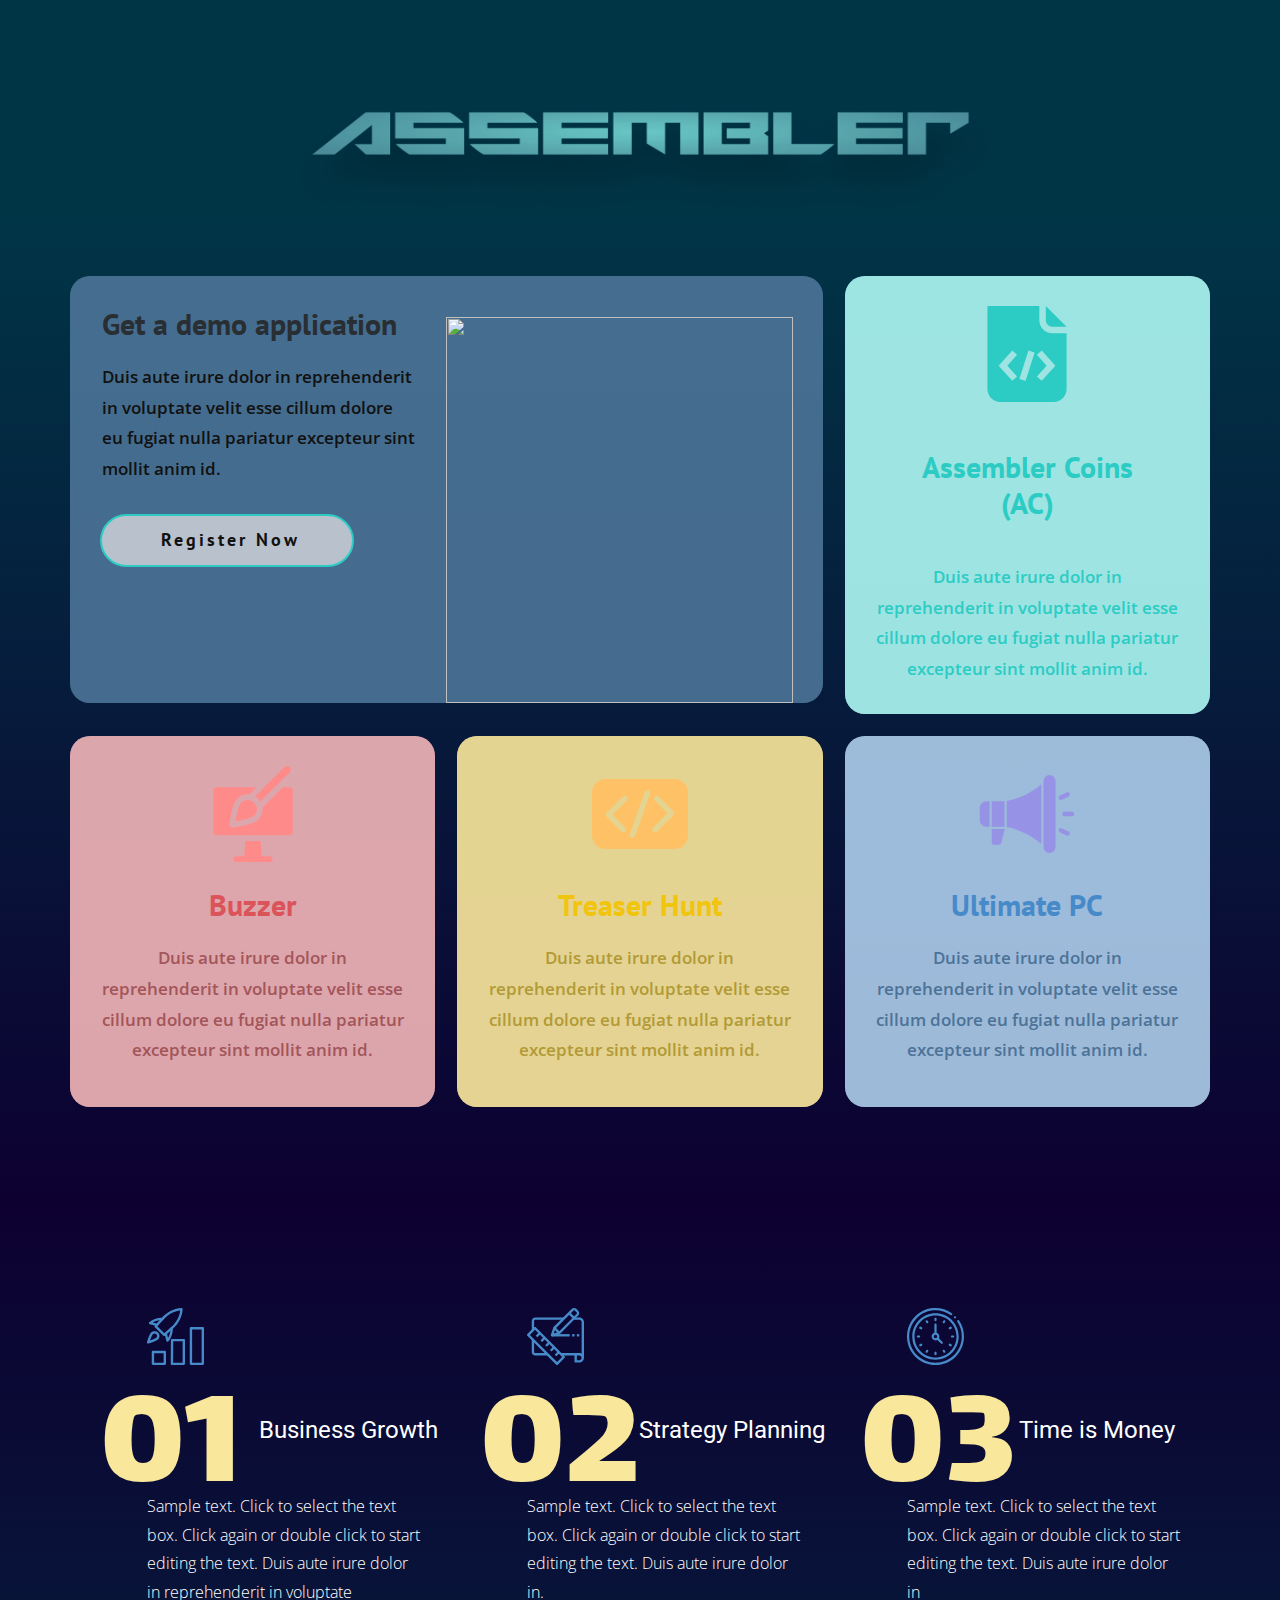
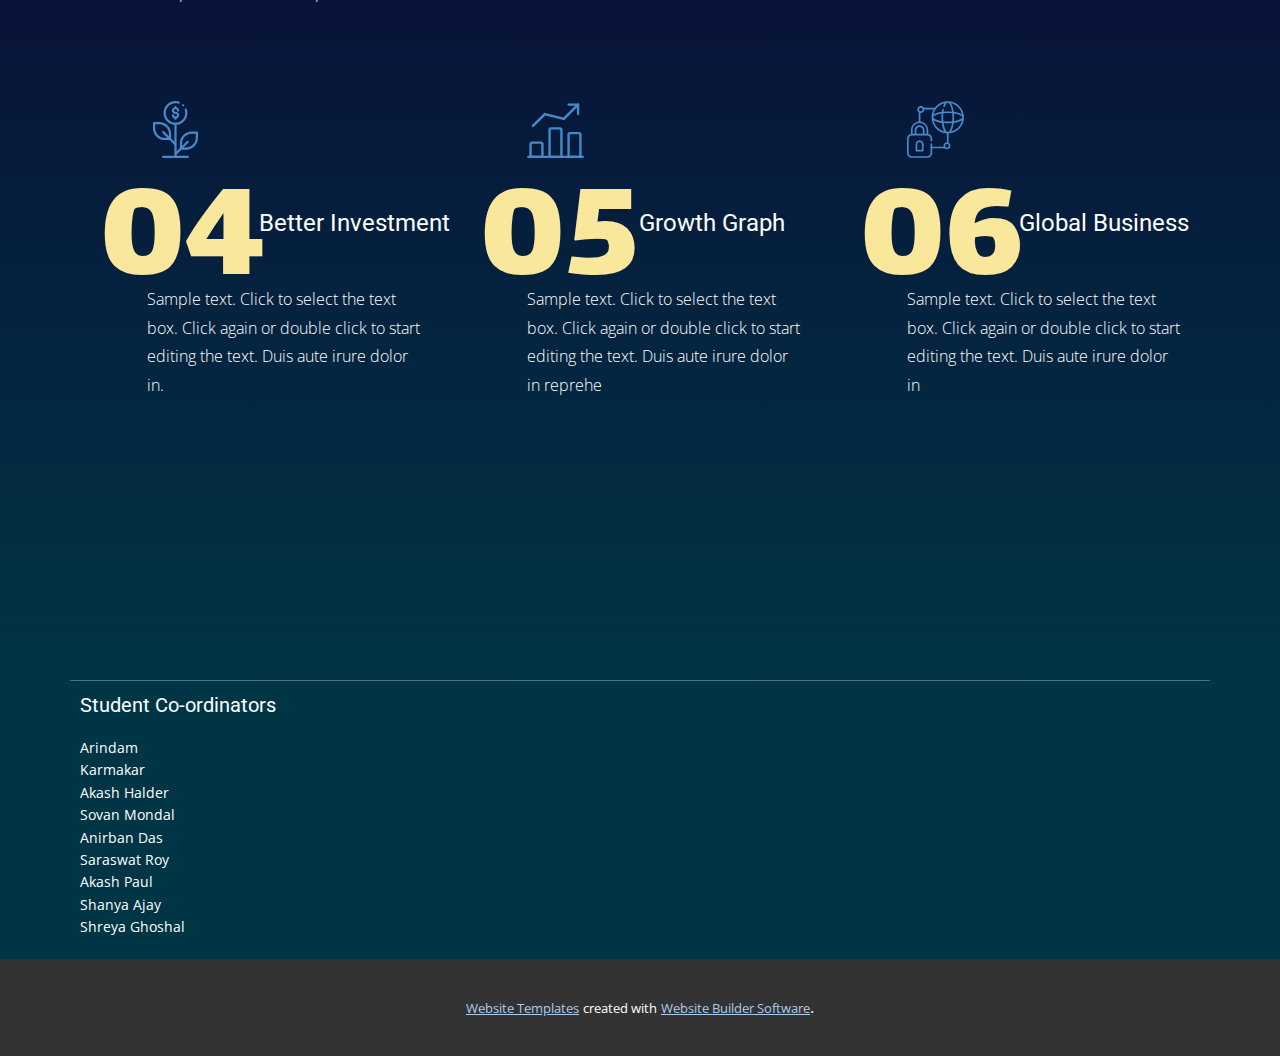
==== commit 66eb98d4: "7:27 30 mar 22" ====
--- a/Assembler.html
+++ b/Assembler.html
@@ -13,7 +13,7 @@
     <script class="u-script" type="text/javascript" src="nicepage.js" defer=""></script>
     <meta name="generator" content="Nicepage 4.7.1, nicepage.com">
     <link id="u-theme-google-font" rel="stylesheet" href="https://fonts.googleapis.com/css?family=Roboto:100,100i,300,300i,400,400i,500,500i,700,700i,900,900i|Open+Sans:300,300i,400,400i,500,500i,600,600i,700,700i,800,800i">
-    <link id="u-page-google-font" rel="stylesheet" href="https://fonts.googleapis.com/css?family=PT+Sans:400,400i,700,700i|Source+Sans+Pro:200,200i,300,300i,400,400i,600,600i,700,700i,900,900i|Lalezar:400">
+    <link id="u-page-google-font" rel="stylesheet" href="https://fonts.googleapis.com/css?family=PT+Sans:400,400i,700,700i|Lalezar:400">
     
     
     
@@ -21,15 +21,15 @@
 		"@context": "http://schema.org",
 		"@type": "Organization",
 		"name": "",
-		"logo": "images/default-logo-5.png"
+		"logo": "images/unnamed.png"
 }</script>
     <meta name="theme-color" content="#478ac9">
     <meta property="og:title" content="Assembler">
     <meta property="og:type" content="website">
   </head>
-  <body class="u-body u-xl-mode"><header class="u-clearfix u-custom-color-2 u-header u-header" id="sec-dd4f"><div class="u-clearfix u-sheet u-sheet-1">
-        <a href="https://nicepage.com" class="u-image u-logo u-image-1">
-          <img src="images/default-logo-5.png" class="u-logo-image u-logo-image-1">
+  <body class="u-body u-xl-mode"><header class="u-clearfix u-custom-color-2 u-header u-header" id="sec-dd4f"><div class="u-clearfix u-sheet u-valign-bottom u-sheet-1">
+        <a href="https://nicepage.com" class="u-align-center u-image u-logo u-image-1" data-image-width="1600" data-image-height="254">
+          <img src="images/unnamed.png" class="u-logo-image u-logo-image-1">
         </a>
       </div></header> 
     <section class="u-align-center u-clearfix u-gradient u-section-1" id="sec-c72f">
@@ -99,29 +99,26 @@
       </div>
     </section>
     <section class="u-align-left u-clearfix u-gradient u-section-2" id="sec-8261">
-      <div class="u-clearfix u-sheet u-valign-middle u-sheet-1">
-        <h1 class="u-custom-font u-font-source-sans-pro u-text u-text-palette-1-base u-text-1">We believe in<br>Customer Satisfaction
-        </h1>
-        <p class="u-text u-text-grey-40 u-text-2">Duis aute irure dolor in reprehenderit in voluptate velit esse cillum dolore eu fugiat nulla pariatur. Excepteur sint occaecat cupidatat.</p>
+      <div class="u-clearfix u-sheet u-sheet-1">
         <div class="u-expanded-width u-list u-list-1">
           <div class="u-repeater u-repeater-1">
             <div class="u-container-style u-list-item u-repeater-item">
-              <div class="u-container-layout u-similar-container u-valign-bottom u-container-layout-1">
-                <h3 class="u-custom-font u-text u-text-palette-3-light-2 u-text-3">01</h3>
+              <div class="u-container-layout u-similar-container u-valign-bottom-lg u-valign-bottom-md u-valign-bottom-sm u-valign-bottom-xl u-container-layout-1">
+                <h3 class="u-custom-font u-text u-text-palette-3-light-2 u-text-1">01</h3>
                 <div class="u-container-style u-group u-group-1">
                   <div class="u-container-layout u-container-layout-2"><span class="u-icon u-icon-circle u-text-palette-1-base u-icon-1"><svg class="u-svg-link" preserveAspectRatio="xMidYMin slice" viewBox="0 0 24 24" style=""><use xmlns:xlink="http://www.w3.org/1999/xlink" xlink:href="#svg-b827"></use></svg><svg class="u-svg-content" viewBox="0 0 24 24" id="svg-b827"><path d="m7.5 24h-5c-.276 0-.5-.224-.5-.5v-5c0-.276.224-.5.5-.5h5c.276 0 .5.224.5.5v5c0 .276-.224.5-.5.5zm-4.5-1h4v-4h-4z"></path><path d="m15.5 24h-5c-.133 0-.261-.053-.354-.147s-.147-.223-.146-.356l.06-10c.002-.275.225-.497.5-.497h4.94c.276 0 .5.224.5.5v10c0 .276-.224.5-.5.5zm-4.497-1h3.997v-9h-3.943z"></path><path d="m23.5 24h-5c-.276 0-.5-.224-.5-.5v-15c0-.276.224-.5.5-.5h5c.276 0 .5.224.5.5v15c0 .276-.224.5-.5.5zm-4.5-1h4v-14h-4z"></path><path d="m7.258 11.838c-.128 0-.256-.049-.354-.146l-3.596-3.597c-.188-.188-.196-.491-.018-.688l2.946-3.271c2.093-2.417 5.413-4.083 8.255-4.136.123-.016.267.051.363.146.096.097.148.228.146.363-.053 2.842-1.719 6.162-4.144 8.261l-3.264 2.94c-.094.086-.214.128-.334.128zm-2.907-4.114 2.926 2.926 2.918-2.629c2.076-1.797 3.542-4.542 3.774-6.99-2.448.232-5.192 1.698-6.983 3.767z"></path><path d="m8.604 14.21c-.045 0-.091-.006-.136-.019-.174-.05-.308-.188-.351-.365l-.707-2.95c-.064-.268.102-.538.37-.603.272-.063.539.102.603.37l.469 1.959c.869-1.359 1.042-3.098 1.06-4.115.005-.276.23-.492.509-.491.276.004.496.233.491.508-.042 2.366-.736 4.34-1.955 5.559-.095.095-.223.147-.353.147z"></path><path d="m4.241 7.603c-.039 0-.078-.004-.117-.014l-2.95-.707c-.176-.042-.316-.175-.365-.35-.049-.174 0-.361.127-.489 1.219-1.219 3.193-1.913 5.56-1.955.265-.025.504.215.508.491s-.214.504-.491.509c-1.018.018-2.756.191-4.115 1.06l1.959.469c.268.064.434.334.37.603-.056.229-.26.383-.486.383z"></path><path d="m.5 15c-.131 0-.258-.052-.354-.146-.13-.13-.178-.321-.125-.497.165-.552 1.023-3.338 1.695-4.01.809-.81 2.126-.811 2.938 0 .81.81.81 2.128 0 2.938-.671.672-3.458 1.529-4.01 1.694-.048.014-.096.021-.144.021zm2.685-4.261c-.276 0-.552.105-.762.315-.284.284-.772 1.536-1.154 2.677 1.141-.382 2.394-.87 2.677-1.153.42-.42.42-1.104 0-1.523-.21-.211-.486-.316-.761-.316z"></path></svg>
             
             
           </span>
-                    <h4 class="u-text u-text-body-alt-color u-text-4">Business Growth</h4>
-                    <p class="u-text u-text-body-alt-color u-text-5">Sample text. Click to select the text box. Click again or double click to start editing the text.&nbsp;Duis aute irure dolor in reprehenderit in voluptate velit esse cillum dolore eu fugiat nulla pariatur. </p>
-                  </div>
-                </div>
-              </div>
-            </div>
-            <div class="u-container-style u-list-item u-repeater-item">
-              <div class="u-container-layout u-similar-container u-valign-bottom u-container-layout-3">
-                <h3 class="u-custom-font u-text u-text-palette-3-light-2 u-text-6">02</h3>
+                    <h4 class="u-text u-text-body-alt-color u-text-2">Business Growth</h4>
+                    <p class="u-text u-text-body-alt-color u-text-3">Sample text. Click to select the text box. Click again or double click to start editing the text.&nbsp;Duis aute irure dolor in reprehenderit in voluptate</p>
+                  </div>
+                </div>
+              </div>
+            </div>
+            <div class="u-container-style u-list-item u-repeater-item">
+              <div class="u-container-layout u-similar-container u-valign-bottom-lg u-valign-bottom-md u-valign-bottom-sm u-valign-bottom-xl u-container-layout-3">
+                <h3 class="u-custom-font u-text u-text-palette-3-light-2 u-text-4">02</h3>
                 <div class="u-container-style u-group u-group-2">
                   <div class="u-container-layout u-container-layout-4"><span class="u-icon u-icon-circle u-text-palette-1-base u-icon-2"><svg class="u-svg-link" preserveAspectRatio="xMidYMin slice" viewBox="0 0 511.998 511.998" style=""><use xmlns:xlink="http://www.w3.org/1999/xlink" xlink:href="#svg-07e3"></use></svg><svg class="u-svg-content" viewBox="0 0 511.998 511.998" x="0px" y="0px" id="svg-07e3" style="enable-background:new 0 0 511.998 511.998;"><g><g><path d="M74.664,85.179c-17.673,0-32,14.327-32,32v85.333h21.333v-85.333c0-5.891,4.776-10.667,10.667-10.667h256V85.179H74.664z"></path>
 </g>
@@ -159,30 +156,30 @@
             
             
           </span>
-                    <h4 class="u-text u-text-body-alt-color u-text-7">Strategy Planning</h4>
-                    <p class="u-text u-text-body-alt-color u-text-8">Sample text. Click to select the text box. Click again or double click to start editing the text.&nbsp;Duis aute irure dolor in reprehenderit in voluptate velit esse cillum dolore eu fugiat nulla pariatur. </p>
-                  </div>
-                </div>
-              </div>
-            </div>
-            <div class="u-container-style u-list-item u-repeater-item">
-              <div class="u-container-layout u-similar-container u-valign-bottom u-container-layout-5">
-                <h3 class="u-custom-font u-text u-text-palette-3-light-2 u-text-9">03</h3>
+                    <h4 class="u-text u-text-body-alt-color u-text-5">Strategy Planning</h4>
+                    <p class="u-text u-text-body-alt-color u-text-6">Sample text. Click to select the text box. Click again or double click to start editing the text.&nbsp;Duis aute irure dolor in. </p>
+                  </div>
+                </div>
+              </div>
+            </div>
+            <div class="u-container-style u-list-item u-repeater-item">
+              <div class="u-container-layout u-similar-container u-valign-bottom-lg u-valign-bottom-md u-valign-bottom-sm u-valign-bottom-xl u-container-layout-5">
+                <h3 class="u-custom-font u-text u-text-palette-3-light-2 u-text-7">03</h3>
                 <div class="u-container-style u-group u-group-3">
                   <div class="u-container-layout u-container-layout-6"><span class="u-icon u-icon-circle u-text-palette-1-base u-icon-3"><svg class="u-svg-link" preserveAspectRatio="xMidYMin slice" viewBox="0 0 511.994 511.994" style=""><use xmlns:xlink="http://www.w3.org/1999/xlink" xlink:href="#svg-898a"></use></svg><svg class="u-svg-content" viewBox="0 0 511.994 511.994" id="svg-898a"><g><path d="m468.379 112.96c-3.092-4.579-9.307-5.784-13.884-2.693-4.577 3.09-5.782 9.306-2.692 13.883 63.008 93.331 50.848 218.961-28.913 298.722-44.573 44.574-103.838 69.121-166.877 69.121s-122.303-24.546-166.878-69.12c-44.574-44.574-69.121-103.838-69.121-166.877s24.548-122.304 69.121-166.877c81.202-81.202 208.265-92.375 302.127-26.567 4.521 3.171 10.758 2.075 13.929-2.447 3.17-4.522 2.074-10.758-2.448-13.929-48.674-34.126-108.292-50.22-167.867-45.31-60.276 4.965-117.057 31.284-159.883 74.11-48.351 48.352-74.979 112.639-74.979 181.02s26.628 132.668 74.979 181.02c48.352 48.351 112.639 74.979 181.019 74.979s132.668-26.628 181.019-74.979c86.519-86.52 99.703-222.805 31.348-324.056z"></path><path d="m256.013 47.496c-114.967 0-208.5 93.533-208.5 208.5s93.533 208.5 208.5 208.5 208.5-93.533 208.5-208.5-93.533-208.5-208.5-208.5zm0 397c-103.939 0-188.5-84.56-188.5-188.5s84.561-188.5 188.5-188.5 188.5 84.56 188.5 188.5-84.561 188.5-188.5 188.5z"></path><path d="m319.653 305.493-32.857-32.856c2.688-4.952 4.216-10.621 4.216-16.641 0-15.824-10.56-29.223-25-33.537v-72.463c0-5.523-4.477-10-10-10s-10 4.477-10 10v72.463c-14.44 4.314-25 17.712-25 33.537 0 19.299 15.701 35 35 35 6.02 0 11.689-1.528 16.641-4.216l32.857 32.856c1.953 1.953 4.512 2.929 7.071 2.929 2.56 0 5.118-.977 7.071-2.929 3.906-3.907 3.906-10.238.001-14.143zm-78.64-49.497c0-8.271 6.729-15 15-15s15 6.729 15 15-6.728 15-15 15c-8.271 0-15-6.729-15-15z"></path><path d="m256.013 118.133c5.523 0 10-4.477 10-10v-10.127c0-5.523-4.477-10-10-10s-10 4.477-10 10v10.127c0 5.523 4.477 10 10 10z"></path><path d="m185.678 114.172c-2.762-4.784-8.879-6.422-13.66-3.66-4.783 2.762-6.422 8.877-3.66 13.66l5.064 8.771c1.852 3.208 5.213 5.001 8.669 5.001 1.696 0 3.417-.432 4.991-1.341 4.783-2.762 6.422-8.877 3.66-13.66z"></path><path d="m132.96 173.404-8.771-5.064c-4.782-2.761-10.899-1.123-13.66 3.66-2.762 4.783-1.123 10.898 3.66 13.66l8.771 5.064c1.575.909 3.294 1.341 4.991 1.341 3.455 0 6.817-1.793 8.669-5.002 2.762-4.781 1.123-10.897-3.66-13.659z"></path><path d="m118.151 255.996c0-5.523-4.477-10-10-10h-10.128c-5.523 0-10 4.477-10 10s4.477 10 10 10h10.128c5.522 0 10-4.478 10-10z"></path><path d="m122.96 321.267-8.771 5.064c-4.783 2.761-6.422 8.877-3.66 13.66 1.852 3.208 5.213 5.001 8.669 5.001 1.696 0 3.416-.432 4.991-1.341l8.771-5.064c4.783-2.761 6.422-8.877 3.66-13.66-2.761-4.784-8.878-6.423-13.66-3.66z"></path><path d="m187.082 375.388c-4.781-2.761-10.898-1.123-13.66 3.66l-5.064 8.771c-2.762 4.783-1.122 10.899 3.66 13.66 1.575.909 3.294 1.341 4.991 1.341 3.456 0 6.817-1.793 8.669-5.001l5.064-8.771c2.762-4.783 1.122-10.899-3.66-13.66z"></path><path d="m256.013 393.858c-5.523 0-10 4.477-10 10v10.127c0 5.523 4.477 10 10 10s10-4.477 10-10v-10.127c-.001-5.523-4.477-10-10-10z"></path><path d="m338.604 379.048c-2.76-4.782-8.873-6.421-13.66-3.661-4.782 2.761-6.422 8.877-3.66 13.66l5.063 8.771c1.852 3.208 5.213 5.002 8.67 5.002 1.696 0 3.415-.432 4.99-1.341 4.782-2.761 6.422-8.878 3.66-13.66z"></path><path d="m397.836 326.33-8.771-5.064c-4.785-2.763-10.899-1.123-13.66 3.66-2.762 4.783-1.123 10.899 3.66 13.66l8.771 5.064c1.575.91 3.294 1.341 4.99 1.341 3.456 0 6.818-1.793 8.67-5.001 2.761-4.783 1.123-10.899-3.66-13.66z"></path><path d="m393.875 255.996c0 5.523 4.478 10 10 10h10.128c5.522 0 10-4.477 10-10s-4.478-10-10-10h-10.128c-5.523 0-10 4.477-10 10z"></path><path d="m379.065 173.404c-4.783 2.762-6.422 8.877-3.66 13.66 1.853 3.209 5.213 5.002 8.67 5.002 1.696 0 3.416-.432 4.99-1.341l8.771-5.064c4.783-2.762 6.422-8.877 3.66-13.66s-8.876-6.421-13.66-3.66z"></path><path d="m340.007 110.512c-4.784-2.763-10.899-1.123-13.66 3.66l-5.063 8.771c-2.762 4.783-1.123 10.899 3.66 13.66 1.575.91 3.294 1.341 4.99 1.341 3.456 0 6.818-1.793 8.67-5.001l5.064-8.771c2.761-4.783 1.123-10.899-3.661-13.66z"></path><circle cx="431.067" cy="83.944" r="9.992"></circle>
 </g></svg>
             
             
           </span>
-                    <h4 class="u-text u-text-body-alt-color u-text-10">Time is Money</h4>
-                    <p class="u-text u-text-body-alt-color u-text-11">Sample text. Click to select the text box. Click again or double click to start editing the text.&nbsp;Duis aute irure dolor in reprehenderit in voluptate velit esse cillum dolore eu fugiat nulla pariatur. </p>
-                  </div>
-                </div>
-              </div>
-            </div>
-            <div class="u-container-style u-list-item u-repeater-item">
-              <div class="u-container-layout u-similar-container u-valign-bottom u-container-layout-7">
-                <h3 class="u-custom-font u-text u-text-palette-3-light-2 u-text-12">04</h3>
+                    <h4 class="u-text u-text-body-alt-color u-text-8">Time is Money</h4>
+                    <p class="u-text u-text-body-alt-color u-text-9">Sample text. Click to select the text box. Click again or double click to start editing the text.&nbsp;Duis aute irure dolor in</p>
+                  </div>
+                </div>
+              </div>
+            </div>
+            <div class="u-container-style u-list-item u-repeater-item">
+              <div class="u-container-layout u-similar-container u-valign-bottom-lg u-valign-bottom-md u-valign-bottom-sm u-valign-bottom-xl u-container-layout-7">
+                <h3 class="u-custom-font u-text u-text-palette-3-light-2 u-text-10">04</h3>
                 <div class="u-container-style u-group u-group-4">
                   <div class="u-container-layout u-container-layout-8"><span class="u-icon u-icon-circle u-text-palette-1-base u-icon-4"><svg class="u-svg-link" preserveAspectRatio="xMidYMin slice" viewBox="0 0 512 512" style=""><use xmlns:xlink="http://www.w3.org/1999/xlink" xlink:href="#svg-94be"></use></svg><svg class="u-svg-content" viewBox="0 0 512 512" id="svg-94be"><g id="XMLID_1017_"><g id="XMLID_1278_"><path id="XMLID_1279_" d="m256 74.946c7.262 0 13.169 4.947 13.169 11.027 0 5.522 4.478 10 10 10s10-4.478 10-10c0-13.849-9.752-25.606-23.169-29.583v-1.39c0-5.522-4.478-10-10-10s-10 4.478-10 10v1.39c-13.417 3.978-23.169 15.734-23.169 29.583 0 17.108 14.88 31.026 33.169 31.026 7.262 0 13.169 4.946 13.169 11.026s-5.907 11.027-13.169 11.027-13.169-4.947-13.169-11.027c0-5.522-4.478-10-10-10s-10 4.478-10 10c0 13.849 9.752 25.606 23.169 29.583v1.392c0 5.522 4.478 10 10 10s10-4.478 10-10v-1.39c13.417-3.978 23.169-15.734 23.169-29.583 0-17.109-14.88-31.027-33.169-31.027-7.262 0-13.169-4.946-13.169-11.026s5.907-11.028 13.169-11.028z"></path><path id="XMLID_1303_" d="m448 274.23h-45.703c-59.203 0-107.368 48.165-107.368 107.368v41.561l-28.929 28.929v-238.559c54.328-5.06 97-50.901 97-106.529 0-11.519-1.822-22.856-5.417-33.698-1.738-5.244-7.402-8.081-12.639-6.346-5.243 1.738-8.083 7.396-6.346 12.639 2.922 8.808 4.402 18.029 4.402 27.405 0 47.972-39.028 87-87 87s-87-39.028-87-87 39.028-87 87-87c8.83 0 17.535 1.315 25.874 3.91 5.271 1.64 10.878-1.305 12.52-6.578 1.641-5.273-1.305-10.879-6.578-12.52-10.265-3.193-20.969-4.812-31.816-4.812-59 0-107 48-107 107 0 55.628 42.672 101.469 97 106.529v152.331l-28.929-28.928v-41.56c0-59.203-48.165-107.368-107.368-107.368h-45.703c-5.522 0-10 4.478-10 10v45.703c0 59.203 48.165 107.368 107.368 107.368h41.561l43.071 43.07v97.855h-100.161c-5.522 0-10 4.478-10 10s4.478 10 10 10h220.322c5.522 0 10-4.478 10-10s-4.478-10-10-10h-100.161v-11.627l43.072-43.071h41.56c59.203 0 107.368-48.165 107.368-107.368v-45.704c0-5.522-4.478-10-10-10zm-286.632 56.844c-48.175 0-87.368-39.193-87.368-87.368v-35.703h35.703c48.175 0 87.368 39.193 87.368 87.368v21.56l-44.161-44.161c-3.906-3.904-10.236-3.904-14.143 0-3.905 3.905-3.905 10.237 0 14.143l44.162 44.161zm276.632-1.14c0 48.175-39.193 87.368-87.368 87.368h-21.56l44.161-44.16c3.905-3.905 3.905-10.237 0-14.143-3.905-3.903-10.235-3.904-14.143 0l-44.161 44.161v-21.561c0-48.175 39.193-87.368 87.368-87.368h35.703z"></path><path id="XMLID_1306_" d="m324.38 48.2c2.63 0 5.21-1.07 7.07-2.931 1.859-1.859 2.93-4.439 2.93-7.069 0-2.631-1.07-5.21-2.93-7.07s-4.44-2.93-7.07-2.93-5.21 1.069-7.07 2.93c-1.859 1.86-2.93 4.439-2.93 7.07 0 2.63 1.07 5.21 2.93 7.069 1.86 1.861 4.44 2.931 7.07 2.931z"></path>
 </g>
@@ -190,36 +187,36 @@
             
             
           </span>
-                    <h4 class="u-text u-text-body-alt-color u-text-13">Better Investment</h4>
-                    <p class="u-text u-text-body-alt-color u-text-14">Sample text. Click to select the text box. Click again or double click to start editing the text.&nbsp;Duis aute irure dolor in reprehenderit in voluptate velit esse cillum dolore eu fugiat nulla pariatur. </p>
-                  </div>
-                </div>
-              </div>
-            </div>
-            <div class="u-container-style u-list-item u-repeater-item">
-              <div class="u-container-layout u-similar-container u-valign-bottom u-container-layout-9">
-                <h3 class="u-custom-font u-text u-text-palette-3-light-2 u-text-15">05</h3>
+                    <h4 class="u-text u-text-body-alt-color u-text-11">Better Investment</h4>
+                    <p class="u-text u-text-body-alt-color u-text-12">Sample text. Click to select the text box. Click again or double click to start editing the text.&nbsp;Duis aute irure dolor in. </p>
+                  </div>
+                </div>
+              </div>
+            </div>
+            <div class="u-container-style u-list-item u-repeater-item">
+              <div class="u-container-layout u-similar-container u-valign-bottom-lg u-valign-bottom-md u-valign-bottom-sm u-valign-bottom-xl u-container-layout-9">
+                <h3 class="u-custom-font u-text u-text-palette-3-light-2 u-text-13">05</h3>
                 <div class="u-container-style u-group u-group-5">
                   <div class="u-container-layout u-container-layout-10"><span class="u-icon u-icon-circle u-text-palette-1-base u-icon-5"><svg class="u-svg-link" preserveAspectRatio="xMidYMin slice" viewBox="0 0 24 24" style=""><use xmlns:xlink="http://www.w3.org/1999/xlink" xlink:href="#svg-898f"></use></svg><svg class="u-svg-content" viewBox="0 0 24 24" id="svg-898f"><path d="m23.5 24h-23c-.276 0-.5-.224-.5-.5s.224-.5.5-.5h23c.276 0 .5.224.5.5s-.224.5-.5.5z"></path><path d="m6.5 24h-5c-.276 0-.5-.224-.5-.5v-5.5c0-.551.448-1 1-1h4c.552 0 1 .449 1 1v5.5c0 .276-.224.5-.5.5zm-4.5-1h4v-5h-4z"></path><path d="m14.5 24h-5c-.276 0-.5-.224-.5-.5v-11.5c0-.551.448-1 1-1h4c.552 0 1 .449 1 1v11.5c0 .276-.224.5-.5.5zm-4.5-1h4v-11h-4z"></path><path d="m22.5 24h-5c-.276 0-.5-.224-.5-.5v-9.5c0-.551.448-1 1-1h4c.552 0 1 .449 1 1v9.5c0 .276-.224.5-.5.5zm-4.5-1h4v-9h-4z"></path><path d="m2.5 11c-.128 0-.256-.049-.354-.146-.195-.195-.195-.512 0-.707l5-5c.124-.124.303-.176.475-.132l7.726 1.931 5.8-5.8c.195-.195.512-.195.707 0s.195.512 0 .707l-6 6c-.123.124-.303.174-.475.131l-7.726-1.93-4.8 4.8c-.097.097-.225.146-.353.146z"></path><path d="m21.5 6c-.276 0-.5-.224-.5-.5v-3.5h-3.5c-.276 0-.5-.224-.5-.5s.224-.5.5-.5h4c.276 0 .5.224.5.5v4c0 .276-.224.5-.5.5z"></path></svg>
             
             
           </span>
-                    <h4 class="u-text u-text-body-alt-color u-text-16">Growth Graph</h4>
-                    <p class="u-text u-text-body-alt-color u-text-17">Sample text. Click to select the text box. Click again or double click to start editing the text.&nbsp;Duis aute irure dolor in reprehenderit in voluptate velit esse cillum dolore eu fugiat nulla pariatur. </p>
-                  </div>
-                </div>
-              </div>
-            </div>
-            <div class="u-container-style u-list-item u-repeater-item">
-              <div class="u-container-layout u-similar-container u-valign-bottom u-container-layout-11">
-                <h3 class="u-custom-font u-text u-text-palette-3-light-2 u-text-18">06</h3>
+                    <h4 class="u-text u-text-body-alt-color u-text-14">Growth Graph</h4>
+                    <p class="u-text u-text-body-alt-color u-text-15">Sample text. Click to select the text box. Click again or double click to start editing the text.&nbsp;Duis aute irure dolor in reprehe</p>
+                  </div>
+                </div>
+              </div>
+            </div>
+            <div class="u-container-style u-list-item u-repeater-item">
+              <div class="u-container-layout u-similar-container u-valign-bottom-lg u-valign-bottom-md u-valign-bottom-sm u-valign-bottom-xl u-container-layout-11">
+                <h3 class="u-custom-font u-text u-text-palette-3-light-2 u-text-16">06</h3>
                 <div class="u-container-style u-group u-group-6">
                   <div class="u-container-layout u-container-layout-12"><span class="u-icon u-icon-circle u-text-palette-1-base u-icon-6"><svg class="u-svg-link" preserveAspectRatio="xMidYMin slice" viewBox="0 0 509.681 509.681" style=""><use xmlns:xlink="http://www.w3.org/1999/xlink" xlink:href="#svg-7415"></use></svg><svg class="u-svg-content" viewBox="0 0 509.681 509.681" id="svg-7415"><path d="m509.681 146.239c0-79.951-65.044-144.995-144.995-144.995-47.991 0-90.603 23.442-117.008 59.47-.305-.038-.614-.064-.93-.064h-96.417c-5.519-9.027-15.467-15.064-26.8-15.064-17.309 0-31.391 14.082-31.391 31.391 0 10.453 5.14 19.722 13.02 25.43-.232 1.902-.35 3.821-.35 5.743v74.89c-39.165 3.915-69.849 37.059-69.849 77.238v33.711c-19.848 3.57-34.961 20.956-34.961 41.818v130.13c0 23.435 19.065 42.5 42.5 42.5h140.181c23.435 0 42.5-19.065 42.5-42.5v-42.91h110.327c5.686 5.702 13.546 9.235 22.215 9.235 17.309 0 31.391-14.082 31.391-31.391 0-12.237-7.043-22.853-17.284-28.029v-81.272c0-.173-.014-.342-.026-.512 76.657-3.724 137.877-67.255 137.877-144.819zm-244.569 39.206c13.523 4.463 29.27 7.905 46.385 10.221 4.249 31.492 12.599 59.92 24.758 77.429-49.543-11.097-88.495-50.551-98.849-100.367 6.661 4.408 15.646 8.737 27.706 12.717zm-30.422-39.206c0-11.805 27.564-27.088 75.042-34.079-.987 11.098-1.5 22.543-1.5 34.079 0 11.358.52 22.831 1.541 34.086-47.503-6.988-75.083-22.277-75.083-34.086zm129.996 129.996c-9.384 0-19.683-13.191-27.55-35.287-4.503-12.648-7.988-27.43-10.344-43.557 12.199 1.126 24.911 1.721 37.893 1.721s25.695-.595 37.893-1.721c-2.356 16.127-5.841 30.909-10.344 43.557-7.865 22.095-18.164 35.287-27.548 35.287zm0-92.123c-14.251 0-27.523-.693-39.726-1.918-1.13-11.555-1.728-23.615-1.728-35.955 0-12.217.592-24.314 1.737-35.955 12.2-1.224 25.469-1.917 39.716-1.917 14.251 0 27.523.693 39.726 1.918 1.13 11.554 1.727 23.615 1.727 35.954 0 12.34-.597 24.4-1.728 35.955-12.201 1.224-25.473 1.918-39.724 1.918zm54.912-71.958c47.503 6.988 75.083 22.276 75.083 34.085s-27.58 27.098-75.083 34.085c1.021-11.255 1.541-22.727 1.541-34.085s-.52-22.83-1.541-34.085zm72.367 7.597c-6.66-4.409-15.645-8.738-27.705-12.717-13.523-4.462-29.27-7.905-46.385-10.221-4.249-31.492-12.599-59.92-24.758-77.429 49.543 11.097 88.495 50.551 98.848 100.367zm-155.675-100.374c-4.296 6.171-8.533 14.293-12.494 24.951-1.443 3.883.535 8.2 4.417 9.643 3.881 1.442 8.2-.534 9.643-4.417 7.751-20.857 17.781-33.309 26.83-33.309 9.384 0 19.683 13.191 27.55 35.287 4.503 12.648 7.988 27.43 10.344 43.557-12.199-1.126-24.911-1.721-37.893-1.721-12.973 0-25.677.594-37.868 1.719.829-5.675 1.794-11.196 2.898-16.512.842-4.056-1.762-8.026-5.818-8.869-4.053-.842-8.026 1.762-8.869 5.818-1.416 6.818-2.618 13.948-3.601 21.299-17.089 2.316-32.813 5.756-46.318 10.213-12.06 3.98-21.045 8.309-27.705 12.717 10.356-49.829 49.324-89.29 98.884-100.376zm-212.758 41.209c9.038 0 16.39 7.353 16.39 16.391s-7.353 16.39-16.39 16.39-16.391-7.353-16.391-16.39c0-9.038 7.353-16.391 16.391-16.391zm-10.941 137.064c34.533 0 62.628 28.095 62.628 62.628v33.028h-19v-33.028c0-24.057-19.572-43.628-43.628-43.628-24.057 0-43.629 19.572-43.629 43.628v33.028h-19v-33.028c0-34.532 28.096-62.628 62.629-62.628zm-28.629 95.657v-33.028c0-15.786 12.843-28.628 28.629-28.628s28.628 12.843 28.628 28.628v33.028zm141.219 114.72v-22.183c0-4.142-3.358-7.5-7.5-7.5s-7.5 3.358-7.5 7.5v80.093c0 15.164-12.336 27.5-27.5 27.5h-140.181c-15.164 0-27.5-12.336-27.5-27.5v-130.13c0-15.164 12.336-27.5 27.5-27.5h140.181c15.164 0 27.5 12.336 27.5 27.5v19.929c0 4.142 3.358 7.5 7.5 7.5s7.5-3.358 7.5-7.5v-19.929c0-20.861-15.113-38.247-34.962-41.817v-33.711c0-40.369-30.977-73.625-70.408-77.281v-74.848c0-.004 0-.007 0-.011 1.221.145 2.461.228 3.72.228 17.309 0 31.39-14.082 31.39-31.39 0-.445-.015-.886-.034-1.326h83.186c-11.7 20.903-18.384 44.979-18.384 70.589 0 77.324 60.843 140.702 137.167 144.782-.013.182-.028.363-.028.549v77.934c-16.896.476-30.497 14.358-30.497 31.367 0 2.462.294 4.855.832 7.155zm132.542 9.235c-9.038 0-16.39-7.353-16.39-16.391s7.353-16.39 16.39-16.39c1.668 0 3.277.254 4.795.719.011.002.021.006.032.008 6.689 2.066 11.564 8.305 11.564 15.663 0 9.038-7.353 16.391-16.391 16.391zm35.394-144.167c12.16-17.509 20.51-45.937 24.758-77.429 17.115-2.316 32.862-5.759 46.385-10.221 12.059-3.979 21.045-8.309 27.705-12.717-10.354 49.816-49.306 89.27-98.848 100.367z"></path><path d="m112.591 350.917c-19.742 0-35.803 16.061-35.803 35.803v56.606c0 4.142 3.358 7.5 7.5 7.5h56.606c4.142 0 7.5-3.358 7.5-7.5v-56.606c0-19.741-16.061-35.803-35.803-35.803zm20.803 84.909h-41.606v-49.106c0-11.471 9.333-20.803 20.803-20.803s20.803 9.332 20.803 20.803z"></path></svg>
             
             
           </span>
-                    <h4 class="u-text u-text-body-alt-color u-text-19">Global Business</h4>
-                    <p class="u-text u-text-body-alt-color u-text-20">Sample text. Click to select the text box. Click again or double click to start editing the text.&nbsp;Duis aute irure dolor in reprehenderit in voluptate velit esse cillum dolore eu fugiat nulla pariatur. </p>
+                    <h4 class="u-text u-text-body-alt-color u-text-17">Global Business</h4>
+                    <p class="u-text u-text-body-alt-color u-text-18">Sample text. Click to select the text box. Click again or double click to start editing the text.&nbsp;Duis aute irure dolor in</p>
                   </div>
                 </div>
               </div>
@@ -230,30 +227,18 @@
     </section>
     
     
-    <footer class="u-clearfix u-footer u-gradient u-footer" id="sec-abee"><div class="u-clearfix u-sheet u-valign-bottom u-sheet-1">
-        <a href="https://nicepage.com" class="u-image u-logo u-image-1" data-image-width="80" data-image-height="40">
-          <img src="images/default-logo-5.png" class="u-logo-image u-logo-image-1">
-        </a>
+    <footer class="u-clearfix u-footer u-gradient u-footer" id="sec-abee"><div class="u-clearfix u-sheet u-sheet-1">
         <div class="u-align-left u-border-1 u-border-white u-expanded-width u-line u-line-horizontal u-opacity u-opacity-30 u-line-1"></div>
         <div class="u-clearfix u-expanded-width u-gutter-30 u-layout-wrap u-layout-wrap-1">
           <div class="u-gutter-0 u-layout">
             <div class="u-layout-row">
               <div class="u-align-left u-container-style u-layout-cell u-left-cell u-size-60 u-layout-cell-1">
-                <div class="u-container-layout u-container-layout-1"><!--position-->
+                <div class="u-container-layout u-valign-bottom-xs u-container-layout-1"><!--position-->
                   <div data-position="" class="u-position u-position-1"><!--block-->
                     <div class="u-block">
                       <div class="u-block-container u-clearfix"><!--block_header-->
                         <h5 class="u-block-header u-text u-text-body-alt-color"><!--block_header_content-->Student Co-ordinators<!--/block_header_content--></h5><!--/block_header--><!--block_content-->
-                        <p class="u-block-content u-small-text u-text u-text-body-alt-color u-text-variant u-text-2"><!--block_content_content-->Arindam Karmakar<br>Akash Halder<br>Sovan Mondal<br>Anirban Das<br>Saraswat Roy<br>Akash Paul<!--/block_content_content-->
-                        </p><!--/block_content-->
-                      </div>
-                    </div><!--/block-->
-                  </div><!--/position--><!--position-->
-                  <div data-position="" class="u-position u-position-2"><!--block-->
-                    <div class="u-block">
-                      <div class="u-block-container u-clearfix"><!--block_header-->
-                        <h5 class="u-block-header u-text"><!--block_header_content--><!--/block_header_content--></h5><!--/block_header--><!--block_content-->
-                        <p class="u-block-content u-small-text u-text u-text-body-alt-color u-text-variant u-text-4"><!--block_content_content-->Shanya Ajay<br>Shreya Ghoshal<!--/block_content_content-->
+                        <p class="u-block-content u-small-text u-text u-text-body-alt-color u-text-variant u-text-2"><!--block_content_content-->Arindam Karmakar<br>Akash Halder<br>Sovan Mondal<br>Anirban Das<br>Saraswat Roy<br>Akash Paul<br>Shanya Ajay<br>Shreya Ghoshal<br><!--/block_content_content-->
                         </p><!--/block_content-->
                       </div>
                     </div><!--/block-->
@@ -274,6 +259,9 @@
       <a class="u-link" href="" target="_blank">
         <span>Website Builder Software</span>
       </a>. 
-    </section>
+    </section><span style="height: 64px; width: 64px; margin-left: 0px; margin-right: auto; margin-top: 0px; background-image: none; right: 20px; bottom: 20px" class="u-back-to-top u-custom-color-3 u-icon u-icon-circle u-opacity u-opacity-85 u-spacing-15 u-text-white" data-href="#">
+        <svg class="u-svg-link" preserveAspectRatio="xMidYMin slice" viewBox="0 0 551.13 551.13"><use xmlns:xlink="http://www.w3.org/1999/xlink" xlink:href="#svg-1d98"></use></svg>
+        <svg class="u-svg-content" enable-background="new 0 0 551.13 551.13" viewBox="0 0 551.13 551.13" xmlns="http://www.w3.org/2000/svg" id="svg-1d98"><path d="m275.565 189.451 223.897 223.897h51.668l-275.565-275.565-275.565 275.565h51.668z"></path></svg>
+    </span>
   </body>
 </html>--- a/nicepage.css
+++ b/nicepage.css
@@ -36097,6 +36097,70 @@
         }
 
         
+        
+        .u-custom-color-3,
+        .u-body.u-custom-color-3,
+        .u-custom-color-3 > .u-container-layout:before,
+        .u-container-style.u-custom-color-3:before,
+        .u-container-layout.u-container-layout.u-custom-color-3:before,
+        .u-table-alt-custom-color-3 tr:nth-child(even)
+        {
+            color: #ffffff;
+            background-color: #6ac9c6;
+        }
+
+        .u-button-style.u-custom-color-3,
+        .u-button-style.u-custom-color-3[class*="u-border-"]
+        {
+            color: #ffffff !important;
+            background-color: #6ac9c6 !important;
+        }
+
+        .u-button-style.u-custom-color-3:hover,
+        .u-button-style.u-custom-color-3[class*="u-border-"]:hover,
+        .u-button-style.u-custom-color-3:focus,
+        .u-button-style.u-custom-color-3[class*="u-border-"]:focus,
+        .u-button-style.u-button-style.u-custom-color-3:active,
+        .u-button-style.u-button-style.u-custom-color-3[class*="u-border-"]:active,
+        .u-button-style.u-button-style.u-custom-color-3.active,
+        .u-button-style.u-button-style.u-custom-color-3[class*="u-border-"].active,
+        li.active > .u-button-style.u-button-style.u-custom-color-3,
+        li.active > .u-button-style.u-button-style.u-custom-color-3[class*="u-border-"]
+        {
+            color: #ffffff !important;
+            background-color: #53c1bd !important;
+        }
+
+        .u-hover-custom-color-3:hover,
+        .u-hover-custom-color-3[class*="u-border-"]:hover,
+        .u-hover-custom-color-3:focus,
+        .u-hover-custom-color-3[class*="u-border-"]:focus,
+        .u-active-custom-color-3.u-active.u-active,
+        .u-active-custom-color-3[class*="u-border-"].u-active.u-active,
+        a.u-button-style.u-hover-custom-color-3:hover,
+        a.u-button-style.u-hover-custom-color-3[class*="u-border-"]:hover,
+        a.u-button-style:hover > .u-hover-custom-color-3,
+        a.u-button-style:hover > .u-hover-custom-color-3[class*="u-border-"],
+        a.u-button-style.u-hover-custom-color-3:focus,
+        a.u-button-style.u-hover-custom-color-3[class*="u-border-"]:focus,
+        a.u-button-style.u-button-style.u-active-custom-color-3:active,
+        a.u-button-style.u-button-style.u-active-custom-color-3[class*="u-border-"]:active,
+        a.u-button-style.u-button-style.u-active-custom-color-3.active,
+        a.u-button-style.u-button-style.u-active-custom-color-3[class*="u-border-"].active,
+        a.u-button-style.u-button-style.active > .u-active-custom-color-3,
+        a.u-button-style.u-button-style.active > .u-active-custom-color-3[class*="u-border-"],
+        li.active > a.u-button-style.u-button-style.u-active-custom-color-3,
+        li.active > a.u-button-style.u-button-style.u-active-custom-color-3[class*="u-border-"]
+        {
+            color: #ffffff !important;
+            background-color: #6ac9c6 !important;
+        }
+
+        a.u-link.u-hover-custom-color-3:hover {
+            color: #6ac9c6 !important;
+        }
+
+        
 
         
         .u-border-custom-color-1,
@@ -36192,6 +36256,54 @@
         .u-link.u-border-custom-color-2[class*="u-border-"]:hover
         {
             border-color: #00303f !important;
+        }
+        
+        
+        .u-border-custom-color-3,
+        .u-separator-custom-color-3:after
+        {
+            border-color: #6ac9c6;
+            stroke: #6ac9c6;
+        }
+
+        .u-button-style.u-border-custom-color-3
+        {
+            border-color: #6ac9c6 !important;
+            color: #6ac9c6 !important;
+            background-color: transparent !important;
+        }
+
+        .u-button-style.u-border-custom-color-3:hover,
+        .u-button-style.u-border-custom-color-3:focus
+        {
+            border-color: transparent !important;
+            color: #53c1bd !important;
+            background-color: transparent !important;
+        }
+
+        .u-border-hover-custom-color-3:hover,
+        .u-border-hover-custom-color-3:focus,
+        .u-border-active-custom-color-3.u-active.u-active,
+        a.u-button-style.u-border-hover-custom-color-3:hover,
+        a.u-button-style:hover > .u-border-hover-custom-color-3,
+        a.u-button-style.u-border-hover-custom-color-3:focus,
+        a.u-button-style.u-button-style.u-border-active-custom-color-3:active,
+        a.u-button-style.u-button-style.u-border-active-custom-color-3.active,
+        a.u-button-style.u-button-style.active > .u-border-active-custom-color-3,
+        li.active > a.u-button-style.u-button-style.u-border-active-custom-color-3
+        {
+            color: #6ac9c6 !important;
+            border-color: #6ac9c6 !important;
+        }
+
+        .u-link.u-border-custom-color-3[class*="u-border-"]
+        {
+            border-color: #6ac9c6 !important;
+        }
+
+        .u-link.u-border-custom-color-3[class*="u-border-"]:hover
+        {
+            border-color: #53c1bd !important;
         }
         
 
@@ -36323,6 +36435,71 @@
         a.u-link.u-text-hover-custom-color-2:hover
         {
             color: #003546 !important;
+        }
+        
+        
+        .u-text-custom-color-3,
+        li.active > a.u-button-style.u-text-custom-color-3,
+        li.active > a.u-button-style.u-text-custom-color-3[class*="u-border-"],
+        a.u-button-style.u-text-custom-color-3,
+        a.u-button-style.u-text-custom-color-3[class*="u-border-"]
+        {
+            color: #6ac9c6 !important;
+        }
+
+        a.u-button-style.u-text-custom-color-3:hover,
+        a.u-button-style.u-text-custom-color-3[class*="u-border-"]:hover,
+        a.u-button-style.u-text-custom-color-3:focus,
+        a.u-button-style.u-text-custom-color-3[class*="u-border-"]:focus,
+        a.u-button-style.u-button-style.u-text-custom-color-3:active,
+        a.u-button-style.u-button-style.u-text-custom-color-3[class*="u-border-"]:active,
+        a.u-button-style.u-button-style.u-text-custom-color-3.active,
+        a.u-button-style.u-button-style.u-text-custom-color-3[class*="u-border-"].active
+        {
+            color: #53c1bd !important;
+        }
+
+        a.u-button-style:hover > .u-text-hover-custom-color-3,
+        a.u-button-style:hover > .u-text-hover-custom-color-3[class*="u-border-"],
+        a.u-button-style.u-button-style.u-text-hover-custom-color-3:hover,
+        a.u-button-style.u-button-style.u-text-hover-custom-color-3[class*="u-border-"]:hover,
+        a.u-button-style.u-button-style.u-button-style.u-text-hover-custom-color-3.active,
+        a.u-button-style.u-button-style.u-button-style.u-text-hover-custom-color-3[class*="u-border-"].active,
+        a.u-button-style.u-button-style.u-button-style.u-text-hover-custom-color-3:active,
+        a.u-button-style.u-button-style.u-button-style.u-text-hover-custom-color-3[class*="u-border-"]:active,
+        a.u-button-style.u-button-style.u-text-hover-custom-color-3:focus,
+        a.u-button-style.u-button-style.u-text-hover-custom-color-3[class*="u-border-"]:focus,
+        a.u-button-style.u-button-style.u-button-style.u-button-style.u-text-active-custom-color-3:active,
+        a.u-button-style.u-button-style.u-button-style.u-button-style.u-text-active-custom-color-3[class*="u-border-"]:active,
+        a.u-button-style.u-button-style.u-button-style.u-button-style.u-text-active-custom-color-3.active,
+        a.u-button-style.u-button-style.u-button-style.u-button-style.u-text-active-custom-color-3[class*="u-border-"].active,
+        a.u-button-style.u-button-style.active > .u-text-active-custom-color-3,
+        a.u-button-style.u-button-style.active > .u-text-active-custom-color-3[class*="u-border-"],
+        :not(.level-2) > .u-nav > .u-nav-item > a.u-nav-link.u-text-hover-custom-color-3:hover,
+        :not(.level-2) > .u-nav > .u-nav-item > a.u-nav-link.u-nav-link.u-text-active-custom-color-3.active,
+        .u-popupmenu-items.u-text-hover-custom-color-3 .u-nav-link:hover,
+        .u-popupmenu-items.u-popupmenu-items.u-text-active-custom-color-3 .u-nav-link.active
+        {
+            color: #6ac9c6 !important;
+        }
+
+        .u-text-custom-color-3 .u-svg-link,
+        .u-text-hover-custom-color-3:hover .u-svg-link,
+        .u-button-style:hover > .u-text-hover-custom-color-3 .u-svg-link,
+        .u-button-style.u-button-style.active > .u-text-active-custom-color-3 .u-svg-link,
+        .u-text-hover-custom-color-3:focus .u-svg-link
+        {
+            fill: #6ac9c6;
+        }
+
+        .u-link.u-text-custom-color-3:hover
+        {
+            color: #53c1bd !important;
+        }
+
+        a.u-link.u-text-hover-custom-color-3:hover
+        {
+            color: #6ac9c6 !important;
         }
 
         .u-body
@@ -36670,25 +36847,25 @@
         /** color-rules **/
 
         /** alt-color-rules **/
-        .u-custom-color-1 a,.u-custom-color-2 a,.u-body-color a,.u-palette-1-base a,.u-palette-1-dark-3 a,.u-palette-1-dark-2 a,.u-palette-1-dark-1 a,.u-palette-1 a,.u-palette-1-light-1 a,.u-palette-2-base a,.u-palette-2-dark-3 a,.u-palette-2-dark-2 a,.u-palette-2-dark-1 a,.u-palette-2 a,.u-palette-2-light-1 a,.u-palette-3-dark-3 a,.u-palette-3-dark-2 a,.u-palette-3-dark-1 a,.u-palette-4-base a,.u-palette-4-dark-3 a,.u-palette-4-dark-2 a,.u-palette-4-dark-1 a,.u-palette-5-dark-3 a,.u-palette-5-dark-2 a,.u-palette-5-dark-1 a,.u-grey-40 a,.u-grey-30 a,.u-grey-90 a,.u-grey-80 a,.u-grey-75 a,.u-black a,.u-grey-70 a,.u-grey-60 a,.u-grey-50 a,.u-grey-dark-3 a,.u-grey-dark-2 a,.u-grey-dark-1 a,.u-grey a,.u-shading a,.u-overlap-contrast .u-header a:not(.u-nav-link):not(.u-btn)
+        .u-custom-color-1 a,.u-custom-color-2 a,.u-custom-color-3 a,.u-body-color a,.u-palette-1-base a,.u-palette-1-dark-3 a,.u-palette-1-dark-2 a,.u-palette-1-dark-1 a,.u-palette-1 a,.u-palette-1-light-1 a,.u-palette-2-base a,.u-palette-2-dark-3 a,.u-palette-2-dark-2 a,.u-palette-2-dark-1 a,.u-palette-2 a,.u-palette-2-light-1 a,.u-palette-3-dark-3 a,.u-palette-3-dark-2 a,.u-palette-3-dark-1 a,.u-palette-4-base a,.u-palette-4-dark-3 a,.u-palette-4-dark-2 a,.u-palette-4-dark-1 a,.u-palette-5-dark-3 a,.u-palette-5-dark-2 a,.u-palette-5-dark-1 a,.u-grey-40 a,.u-grey-30 a,.u-grey-90 a,.u-grey-80 a,.u-grey-75 a,.u-black a,.u-grey-70 a,.u-grey-60 a,.u-grey-50 a,.u-grey-dark-3 a,.u-grey-dark-2 a,.u-grey-dark-1 a,.u-grey a,.u-shading a,.u-overlap-contrast .u-header a:not(.u-nav-link):not(.u-btn)
         {
         color: #adcce9;
         }
-        .u-custom-color-1 a:hover,.u-custom-color-2 a:hover,.u-body-color a:hover,.u-palette-1-base a:hover,.u-palette-1-dark-3 a:hover,.u-palette-1-dark-2 a:hover,.u-palette-1-dark-1 a:hover,.u-palette-1 a:hover,.u-palette-1-light-1 a:hover,.u-palette-2-base a:hover,.u-palette-2-dark-3 a:hover,.u-palette-2-dark-2 a:hover,.u-palette-2-dark-1 a:hover,.u-palette-2 a:hover,.u-palette-2-light-1 a:hover,.u-palette-3-dark-3 a:hover,.u-palette-3-dark-2 a:hover,.u-palette-3-dark-1 a:hover,.u-palette-4-base a:hover,.u-palette-4-dark-3 a:hover,.u-palette-4-dark-2 a:hover,.u-palette-4-dark-1 a:hover,.u-palette-5-dark-3 a:hover,.u-palette-5-dark-2 a:hover,.u-palette-5-dark-1 a:hover,.u-grey-40 a:hover,.u-grey-30 a:hover,.u-grey-90 a:hover,.u-grey-80 a:hover,.u-grey-75 a:hover,.u-black a:hover,.u-grey-70 a:hover,.u-grey-60 a:hover,.u-grey-50 a:hover,.u-grey-dark-3 a:hover,.u-grey-dark-2 a:hover,.u-grey-dark-1 a:hover,.u-grey a:hover
+        .u-custom-color-1 a:hover,.u-custom-color-2 a:hover,.u-custom-color-3 a:hover,.u-body-color a:hover,.u-palette-1-base a:hover,.u-palette-1-dark-3 a:hover,.u-palette-1-dark-2 a:hover,.u-palette-1-dark-1 a:hover,.u-palette-1 a:hover,.u-palette-1-light-1 a:hover,.u-palette-2-base a:hover,.u-palette-2-dark-3 a:hover,.u-palette-2-dark-2 a:hover,.u-palette-2-dark-1 a:hover,.u-palette-2 a:hover,.u-palette-2-light-1 a:hover,.u-palette-3-dark-3 a:hover,.u-palette-3-dark-2 a:hover,.u-palette-3-dark-1 a:hover,.u-palette-4-base a:hover,.u-palette-4-dark-3 a:hover,.u-palette-4-dark-2 a:hover,.u-palette-4-dark-1 a:hover,.u-palette-5-dark-3 a:hover,.u-palette-5-dark-2 a:hover,.u-palette-5-dark-1 a:hover,.u-grey-40 a:hover,.u-grey-30 a:hover,.u-grey-90 a:hover,.u-grey-80 a:hover,.u-grey-75 a:hover,.u-black a:hover,.u-grey-70 a:hover,.u-grey-60 a:hover,.u-grey-50 a:hover,.u-grey-dark-3 a:hover,.u-grey-dark-2 a:hover,.u-grey-dark-1 a:hover,.u-grey a:hover
         {
         color: #a1a1a1;
         }
-        .u-custom-color-1 .u-btn,.u-custom-color-2 .u-btn,.u-body-color .u-btn,.u-palette-1-base .u-btn,.u-palette-1-dark-3 .u-btn,.u-palette-1-dark-2 .u-btn,.u-palette-1-dark-1 .u-btn,.u-palette-1 .u-btn,.u-palette-1-light-1 .u-btn,.u-palette-2-base .u-btn,.u-palette-2-dark-3 .u-btn,.u-palette-2-dark-2 .u-btn,.u-palette-2-dark-1 .u-btn,.u-palette-2 .u-btn,.u-palette-2-light-1 .u-btn,.u-palette-3-dark-3 .u-btn,.u-palette-3-dark-2 .u-btn,.u-palette-3-dark-1 .u-btn,.u-palette-4-base .u-btn,.u-palette-4-dark-3 .u-btn,.u-palette-4-dark-2 .u-btn,.u-palette-4-dark-1 .u-btn,.u-palette-5-dark-3 .u-btn,.u-palette-5-dark-2 .u-btn,.u-palette-5-dark-1 .u-btn,.u-grey-40 .u-btn,.u-grey-30 .u-btn,.u-grey-90 .u-btn,.u-grey-80 .u-btn,.u-grey-75 .u-btn,.u-black .u-btn,.u-grey-70 .u-btn,.u-grey-60 .u-btn,.u-grey-50 .u-btn,.u-grey-dark-3 .u-btn,.u-grey-dark-2 .u-btn,.u-grey-dark-1 .u-btn,.u-grey .u-btn,.u-shading .u-btn,.u-overlap-contrast .u-header .u-btn
+        .u-custom-color-1 .u-btn,.u-custom-color-2 .u-btn,.u-custom-color-3 .u-btn,.u-body-color .u-btn,.u-palette-1-base .u-btn,.u-palette-1-dark-3 .u-btn,.u-palette-1-dark-2 .u-btn,.u-palette-1-dark-1 .u-btn,.u-palette-1 .u-btn,.u-palette-1-light-1 .u-btn,.u-palette-2-base .u-btn,.u-palette-2-dark-3 .u-btn,.u-palette-2-dark-2 .u-btn,.u-palette-2-dark-1 .u-btn,.u-palette-2 .u-btn,.u-palette-2-light-1 .u-btn,.u-palette-3-dark-3 .u-btn,.u-palette-3-dark-2 .u-btn,.u-palette-3-dark-1 .u-btn,.u-palette-4-base .u-btn,.u-palette-4-dark-3 .u-btn,.u-palette-4-dark-2 .u-btn,.u-palette-4-dark-1 .u-btn,.u-palette-5-dark-3 .u-btn,.u-palette-5-dark-2 .u-btn,.u-palette-5-dark-1 .u-btn,.u-grey-40 .u-btn,.u-grey-30 .u-btn,.u-grey-90 .u-btn,.u-grey-80 .u-btn,.u-grey-75 .u-btn,.u-black .u-btn,.u-grey-70 .u-btn,.u-grey-60 .u-btn,.u-grey-50 .u-btn,.u-grey-dark-3 .u-btn,.u-grey-dark-2 .u-btn,.u-grey-dark-1 .u-btn,.u-grey .u-btn,.u-shading .u-btn,.u-overlap-contrast .u-header .u-btn
         {
         background-color: #adcce9;
         color: #000000;
         }
-        .u-custom-color-1 .u-btn:hover,.u-custom-color-2 .u-btn:hover,.u-body-color .u-btn:hover,.u-palette-1-base .u-btn:hover,.u-palette-1-dark-3 .u-btn:hover,.u-palette-1-dark-2 .u-btn:hover,.u-palette-1-dark-1 .u-btn:hover,.u-palette-1 .u-btn:hover,.u-palette-1-light-1 .u-btn:hover,.u-palette-2-base .u-btn:hover,.u-palette-2-dark-3 .u-btn:hover,.u-palette-2-dark-2 .u-btn:hover,.u-palette-2-dark-1 .u-btn:hover,.u-palette-2 .u-btn:hover,.u-palette-2-light-1 .u-btn:hover,.u-palette-3-dark-3 .u-btn:hover,.u-palette-3-dark-2 .u-btn:hover,.u-palette-3-dark-1 .u-btn:hover,.u-palette-4-base .u-btn:hover,.u-palette-4-dark-3 .u-btn:hover,.u-palette-4-dark-2 .u-btn:hover,.u-palette-4-dark-1 .u-btn:hover,.u-palette-5-dark-3 .u-btn:hover,.u-palette-5-dark-2 .u-btn:hover,.u-palette-5-dark-1 .u-btn:hover,.u-grey-40 .u-btn:hover,.u-grey-30 .u-btn:hover,.u-grey-90 .u-btn:hover,.u-grey-80 .u-btn:hover,.u-grey-75 .u-btn:hover,.u-black .u-btn:hover,.u-grey-70 .u-btn:hover,.u-grey-60 .u-btn:hover,.u-grey-50 .u-btn:hover,.u-grey-dark-3 .u-btn:hover,.u-grey-dark-2 .u-btn:hover,.u-grey-dark-1 .u-btn:hover,.u-grey .u-btn:hover,.u-shading .u-btn:hover,.u-overlap-contrast .u-header .u-btn:hover
+        .u-custom-color-1 .u-btn:hover,.u-custom-color-2 .u-btn:hover,.u-custom-color-3 .u-btn:hover,.u-body-color .u-btn:hover,.u-palette-1-base .u-btn:hover,.u-palette-1-dark-3 .u-btn:hover,.u-palette-1-dark-2 .u-btn:hover,.u-palette-1-dark-1 .u-btn:hover,.u-palette-1 .u-btn:hover,.u-palette-1-light-1 .u-btn:hover,.u-palette-2-base .u-btn:hover,.u-palette-2-dark-3 .u-btn:hover,.u-palette-2-dark-2 .u-btn:hover,.u-palette-2-dark-1 .u-btn:hover,.u-palette-2 .u-btn:hover,.u-palette-2-light-1 .u-btn:hover,.u-palette-3-dark-3 .u-btn:hover,.u-palette-3-dark-2 .u-btn:hover,.u-palette-3-dark-1 .u-btn:hover,.u-palette-4-base .u-btn:hover,.u-palette-4-dark-3 .u-btn:hover,.u-palette-4-dark-2 .u-btn:hover,.u-palette-4-dark-1 .u-btn:hover,.u-palette-5-dark-3 .u-btn:hover,.u-palette-5-dark-2 .u-btn:hover,.u-palette-5-dark-1 .u-btn:hover,.u-grey-40 .u-btn:hover,.u-grey-30 .u-btn:hover,.u-grey-90 .u-btn:hover,.u-grey-80 .u-btn:hover,.u-grey-75 .u-btn:hover,.u-black .u-btn:hover,.u-grey-70 .u-btn:hover,.u-grey-60 .u-btn:hover,.u-grey-50 .u-btn:hover,.u-grey-dark-3 .u-btn:hover,.u-grey-dark-2 .u-btn:hover,.u-grey-dark-1 .u-btn:hover,.u-grey .u-btn:hover,.u-shading .u-btn:hover,.u-overlap-contrast .u-header .u-btn:hover
         {
         background-color: #8db8e0;
         color: #ffffff;
         }
-        .u-custom-color-1 .u-btn:active,.u-custom-color-2 .u-btn:active,.u-body-color .u-btn:active,.u-palette-1-base .u-btn:active,.u-palette-1-dark-3 .u-btn:active,.u-palette-1-dark-2 .u-btn:active,.u-palette-1-dark-1 .u-btn:active,.u-palette-1 .u-btn:active,.u-palette-1-light-1 .u-btn:active,.u-palette-2-base .u-btn:active,.u-palette-2-dark-3 .u-btn:active,.u-palette-2-dark-2 .u-btn:active,.u-palette-2-dark-1 .u-btn:active,.u-palette-2 .u-btn:active,.u-palette-2-light-1 .u-btn:active,.u-palette-3-dark-3 .u-btn:active,.u-palette-3-dark-2 .u-btn:active,.u-palette-3-dark-1 .u-btn:active,.u-palette-4-base .u-btn:active,.u-palette-4-dark-3 .u-btn:active,.u-palette-4-dark-2 .u-btn:active,.u-palette-4-dark-1 .u-btn:active,.u-palette-5-dark-3 .u-btn:active,.u-palette-5-dark-2 .u-btn:active,.u-palette-5-dark-1 .u-btn:active,.u-grey-40 .u-btn:active,.u-grey-30 .u-btn:active,.u-grey-90 .u-btn:active,.u-grey-80 .u-btn:active,.u-grey-75 .u-btn:active,.u-black .u-btn:active,.u-grey-70 .u-btn:active,.u-grey-60 .u-btn:active,.u-grey-50 .u-btn:active,.u-grey-dark-3 .u-btn:active,.u-grey-dark-2 .u-btn:active,.u-grey-dark-1 .u-btn:active,.u-grey .u-btn:active,.u-shading .u-btn:active,.u-overlap-contrast .u-header .u-btn:active
+        .u-custom-color-1 .u-btn:active,.u-custom-color-2 .u-btn:active,.u-custom-color-3 .u-btn:active,.u-body-color .u-btn:active,.u-palette-1-base .u-btn:active,.u-palette-1-dark-3 .u-btn:active,.u-palette-1-dark-2 .u-btn:active,.u-palette-1-dark-1 .u-btn:active,.u-palette-1 .u-btn:active,.u-palette-1-light-1 .u-btn:active,.u-palette-2-base .u-btn:active,.u-palette-2-dark-3 .u-btn:active,.u-palette-2-dark-2 .u-btn:active,.u-palette-2-dark-1 .u-btn:active,.u-palette-2 .u-btn:active,.u-palette-2-light-1 .u-btn:active,.u-palette-3-dark-3 .u-btn:active,.u-palette-3-dark-2 .u-btn:active,.u-palette-3-dark-1 .u-btn:active,.u-palette-4-base .u-btn:active,.u-palette-4-dark-3 .u-btn:active,.u-palette-4-dark-2 .u-btn:active,.u-palette-4-dark-1 .u-btn:active,.u-palette-5-dark-3 .u-btn:active,.u-palette-5-dark-2 .u-btn:active,.u-palette-5-dark-1 .u-btn:active,.u-grey-40 .u-btn:active,.u-grey-30 .u-btn:active,.u-grey-90 .u-btn:active,.u-grey-80 .u-btn:active,.u-grey-75 .u-btn:active,.u-black .u-btn:active,.u-grey-70 .u-btn:active,.u-grey-60 .u-btn:active,.u-grey-50 .u-btn:active,.u-grey-dark-3 .u-btn:active,.u-grey-dark-2 .u-btn:active,.u-grey-dark-1 .u-btn:active,.u-grey .u-btn:active,.u-shading .u-btn:active,.u-overlap-contrast .u-header .u-btn:active
         {
         background-color: #8db8e0;
         color: #ffffff;
@@ -36703,47 +36880,68 @@
 }
 
 .u-header .u-sheet-1 {
-  min-height: 116px;
+  min-height: 216px;
 }
 
 .u-header .u-image-1 {
-  width: 64px;
-  height: 32px;
-  margin: 60px auto 24px;
+  width: 730px;
+  height: 115px;
+  margin: auto auto 0;
 }
 
 .u-header .u-logo-image-1 {
   width: 100%;
   height: 100%;
 }
+@media (max-width: 1199px) {
+  .u-header .u-image-1 {
+    margin: 33px -49px 9px;
+  }
+}
+@media (max-width: 991px) {
+  .u-header .u-image-1 {
+    width: 817px;
+    height: 129px;
+    margin-top: 47px;
+    margin-bottom: 30px;
+    margin-left: -50px;
+  }
+}
+@media (max-width: 767px) {
+  .u-header .u-image-1 {
+    width: 590px;
+    height: 93px;
+    margin-left: -25px;
+    margin-right: -25px;
+    margin-bottom: 0;
+  }
+}
+@media (max-width: 575px) {
+  .u-header .u-sheet-1 {
+    min-height: 117px;
+  }
 
-
-
-
+  .u-header .u-image-1 {
+    width: 356px;
+    height: 56px;
+    margin-top: 61px;
+    margin-left: -8px;
+    margin-right: -8px;
+  }
+}
  .u-footer {
   background-image: linear-gradient(#003546, #003546);
 }
 
 .u-footer .u-sheet-1 {
-  min-height: 384px;
-}
-
-.u-footer .u-image-1 {
-  width: 80px;
-  height: 40px;
-  margin: 60px auto 0;
-}
-
-.u-footer .u-logo-image-1 {
-  width: 100%;
-  height: 100%;
+  min-height: 254px;
 }
 
 .u-footer .u-line-1 {
   transform-origin: left center 0px;
   height: 1px;
   width: 1140px;
-  margin: 30px auto 0 0;
+  margin: 0;
 }
 
 .u-footer .u-layout-wrap-1 {
@@ -36760,23 +36958,11 @@
 }
 
 .u-footer .u-position-1 {
-  height: auto;
   min-height: 218px;
   margin: 0 30px 0 10px;
 }
 
 .u-footer .u-text-2 {
-  margin-right: 976px;
-  margin-left: 0;
-}
-
-.u-footer .u-position-2 {
-  height: auto;
-  min-height: 218px;
-  margin: -195px -123px 0 163px;
-}
-
-.u-footer .u-text-4 {
   margin-right: 976px;
   margin-left: 0;
 }
@@ -36796,6 +36982,7 @@
   }
 
   .u-footer .u-position-1 {
+    height: auto;
     width: 940px;
     margin-left: 0;
     margin-right: 0;
@@ -36804,11 +36991,6 @@
   .u-footer .u-text-2 {
     margin-right: 0;
   }
-
-  .u-footer .u-position-2 {
-    margin-right: 0;
-    margin-left: 0;
-  }
 }
 @media (max-width: 991px) {
   .u-footer .u-layout-cell-1 {
@@ -36829,7 +37011,32 @@
   }
 }
 @media (max-width: 575px) {
+  .u-footer .u-sheet-1 {
+    min-height: 303px;
+  }
+
+  .u-footer .u-line-1 {
+    margin-top: 0;
+    width: auto;
+    margin-right: initial;
+    margin-left: initial;
+  }
+
+  .u-footer .u-layout-wrap-1 {
+    margin-top: -1px;
+    margin-bottom: 50px;
+  }
+
+  .u-footer .u-layout-cell-1 {
+    min-height: 283px;
+  }
+
+  .u-footer .u-container-layout-1 {
+    padding-top: 0;
+  }
+
   .u-footer .u-position-1 {
+    min-height: 240px;
     width: 340px;
   }
 }
--- a/Assembler.css
+++ b/Assembler.css
@@ -9,7 +9,6 @@
 .u-section-1 .u-layout-wrap-1 {
   margin-top: 60px;
   margin-bottom: 60px;
-  min-height: 813px;
 }
 
 .u-section-1 .u-layout-cell-1 {
@@ -172,10 +171,6 @@
     min-height: 866px;
   }
 
-  .u-section-1 .u-layout-wrap-1 {
-    min-height: 450px;
-  }
-
   .u-section-1 .u-layout-cell-1 {
     min-height: 439px;
   }
@@ -429,23 +424,11 @@
 }
 
 .u-section-2 .u-sheet-1 {
-  min-height: 1203px;
-}
-
-.u-section-2 .u-text-1 {
-  font-size: 3.75rem;
-  margin: 60px 264px 0 84px;
-}
-
-.u-section-2 .u-text-2 {
-  font-size: 1.125rem;
-  line-height: 1.8;
-  font-weight: 600;
-  margin: 12px 447px 0 84px;
+  min-height: 1077px;
 }
 
 .u-section-2 .u-list-1 {
-  margin-top: 45px;
+  margin-top: 75px;
   margin-bottom: 60px;
 }
 
@@ -459,7 +442,7 @@
   padding: 12px 30px;
 }
 
-.u-section-2 .u-text-3 {
+.u-section-2 .u-text-1 {
   font-size: 9.375rem;
   background-image: none;
   font-family: Lalezar;
@@ -470,7 +453,6 @@
 .u-section-2 .u-group-1 {
   width: 273px;
   min-height: 351px;
-  height: auto;
   margin: -204px 0 0 auto;
 }
 
@@ -485,12 +467,12 @@
   margin: 0 auto 0 0;
 }
 
-.u-section-2 .u-text-4 {
+.u-section-2 .u-text-2 {
   font-size: 1.5rem;
   margin: 51px -112px 0 112px;
 }
 
-.u-section-2 .u-text-5 {
+.u-section-2 .u-text-3 {
   line-height: 1.8;
   font-weight: 300;
   margin: 47px 0 -30px;
@@ -500,7 +482,7 @@
   padding: 12px 30px;
 }
 
-.u-section-2 .u-text-6 {
+.u-section-2 .u-text-4 {
   font-size: 9.375rem;
   background-image: none;
   font-family: Lalezar;
@@ -511,7 +493,6 @@
 .u-section-2 .u-group-2 {
   width: 273px;
   min-height: 351px;
-  height: auto;
   margin: -204px 0 0 auto;
 }
 
@@ -526,12 +507,12 @@
   margin: 0 auto 0 0;
 }
 
-.u-section-2 .u-text-7 {
+.u-section-2 .u-text-5 {
   font-size: 1.5rem;
   margin: 51px -112px 0 112px;
 }
 
-.u-section-2 .u-text-8 {
+.u-section-2 .u-text-6 {
   line-height: 1.8;
   font-weight: 300;
   margin: 47px 0 -30px;
@@ -541,7 +522,7 @@
   padding: 12px 30px;
 }
 
-.u-section-2 .u-text-9 {
+.u-section-2 .u-text-7 {
   font-size: 9.375rem;
   background-image: none;
   font-family: Lalezar;
@@ -552,7 +533,6 @@
 .u-section-2 .u-group-3 {
   width: 273px;
   min-height: 351px;
-  height: auto;
   margin: -204px 0 0 auto;
 }
 
@@ -567,12 +547,12 @@
   margin: 0 auto 0 0;
 }
 
-.u-section-2 .u-text-10 {
+.u-section-2 .u-text-8 {
   font-size: 1.5rem;
   margin: 51px -112px 0 112px;
 }
 
-.u-section-2 .u-text-11 {
+.u-section-2 .u-text-9 {
   line-height: 1.8;
   font-weight: 300;
   margin: 47px 0 -30px;
@@ -582,7 +562,7 @@
   padding: 12px 30px;
 }
 
-.u-section-2 .u-text-12 {
+.u-section-2 .u-text-10 {
   font-size: 9.375rem;
   background-image: none;
   font-family: Lalezar;
@@ -593,7 +573,6 @@
 .u-section-2 .u-group-4 {
   width: 273px;
   min-height: 351px;
-  height: auto;
   margin: -204px 0 0 auto;
 }
 
@@ -608,12 +587,12 @@
   margin: 0 auto 0 0;
 }
 
-.u-section-2 .u-text-13 {
+.u-section-2 .u-text-11 {
   font-size: 1.5rem;
   margin: 51px -112px 0 112px;
 }
 
-.u-section-2 .u-text-14 {
+.u-section-2 .u-text-12 {
   line-height: 1.8;
   font-weight: 300;
   margin: 47px 0 -30px;
@@ -623,7 +602,7 @@
   padding: 12px 30px;
 }
 
-.u-section-2 .u-text-15 {
+.u-section-2 .u-text-13 {
   font-size: 9.375rem;
   background-image: none;
   font-family: Lalezar;
@@ -634,7 +613,6 @@
 .u-section-2 .u-group-5 {
   width: 273px;
   min-height: 351px;
-  height: auto;
   margin: -204px 0 0 auto;
 }
 
@@ -649,12 +627,12 @@
   margin: 0 auto 0 0;
 }
 
-.u-section-2 .u-text-16 {
+.u-section-2 .u-text-14 {
   font-size: 1.5rem;
   margin: 51px -112px 0 112px;
 }
 
-.u-section-2 .u-text-17 {
+.u-section-2 .u-text-15 {
   line-height: 1.8;
   font-weight: 300;
   margin: 47px 0 -30px;
@@ -664,7 +642,7 @@
   padding: 12px 30px;
 }
 
-.u-section-2 .u-text-18 {
+.u-section-2 .u-text-16 {
   font-size: 9.375rem;
   background-image: none;
   font-family: Lalezar;
@@ -675,7 +653,6 @@
 .u-section-2 .u-group-6 {
   width: 273px;
   min-height: 351px;
-  height: auto;
   margin: -204px 0 0 auto;
 }
 
@@ -690,12 +667,12 @@
   margin: 0 auto 0 0;
 }
 
-.u-section-2 .u-text-19 {
+.u-section-2 .u-text-17 {
   font-size: 1.5rem;
   margin: 51px -112px 0 112px;
 }
 
-.u-section-2 .u-text-20 {
+.u-section-2 .u-text-18 {
   line-height: 1.8;
   font-weight: 300;
   margin: 47px 0 -30px;
@@ -706,18 +683,6 @@
     min-height: 1265px;
   }
 
-  .u-section-2 .u-text-1 {
-    width: auto;
-    margin-right: 225px;
-    margin-left: 48px;
-  }
-
-  .u-section-2 .u-text-2 {
-    width: auto;
-    margin-right: 283px;
-    margin-left: 48px;
-  }
-
   .u-section-2 .u-repeater-1 {
     min-height: 892px;
   }
@@ -727,7 +692,7 @@
     padding-right: 20px;
   }
 
-  .u-section-2 .u-text-3 {
+  .u-section-2 .u-text-1 {
     width: auto;
     margin-top: 73px;
     margin-right: 19px;
@@ -737,7 +702,6 @@
     width: 244px;
     min-height: 386px;
     margin-top: -193px;
-    height: auto;
   }
 
   .u-section-2 .u-container-layout-3 {
@@ -745,7 +709,7 @@
     padding-right: 20px;
   }
 
-  .u-section-2 .u-text-6 {
+  .u-section-2 .u-text-4 {
     width: auto;
     margin-top: 73px;
     margin-right: 19px;
@@ -755,7 +719,6 @@
     width: 244px;
     min-height: 386px;
     margin-top: -193px;
-    height: auto;
   }
 
   .u-section-2 .u-icon-2 {
@@ -767,7 +730,7 @@
     padding-right: 20px;
   }
 
-  .u-section-2 .u-text-9 {
+  .u-section-2 .u-text-7 {
     width: auto;
     margin-top: 73px;
     margin-right: 19px;
@@ -777,7 +740,6 @@
     width: 244px;
     min-height: 386px;
     margin-top: -193px;
-    height: auto;
   }
 
   .u-section-2 .u-icon-3 {
@@ -789,7 +751,7 @@
     padding-right: 20px;
   }
 
-  .u-section-2 .u-text-12 {
+  .u-section-2 .u-text-10 {
     width: auto;
     margin-top: 73px;
     margin-right: 19px;
@@ -799,7 +761,6 @@
     width: 244px;
     min-height: 386px;
     margin-top: -193px;
-    height: auto;
   }
 
   .u-section-2 .u-icon-4 {
@@ -811,7 +772,7 @@
     padding-right: 20px;
   }
 
-  .u-section-2 .u-text-15 {
+  .u-section-2 .u-text-13 {
     width: auto;
     margin-top: 73px;
     margin-right: 19px;
@@ -821,7 +782,6 @@
     width: 244px;
     min-height: 386px;
     margin-top: -193px;
-    height: auto;
   }
 
   .u-section-2 .u-icon-5 {
@@ -833,7 +793,7 @@
     padding-right: 20px;
   }
 
-  .u-section-2 .u-text-18 {
+  .u-section-2 .u-text-16 {
     width: auto;
     margin-top: 73px;
     margin-right: 19px;
@@ -843,7 +803,6 @@
     width: 244px;
     min-height: 386px;
     margin-top: -193px;
-    height: auto;
   }
 
   .u-section-2 .u-icon-6 {
@@ -856,17 +815,6 @@
     min-height: 1557px;
   }
 
-  .u-section-2 .u-text-1 {
-    font-size: 3.4375rem;
-    margin-right: 53px;
-    margin-left: 56px;
-  }
-
-  .u-section-2 .u-text-2 {
-    margin-left: 56px;
-    margin-right: 56px;
-  }
-
   .u-section-2 .u-repeater-1 {
     grid-template-columns: repeat(2, 50%);
     min-height: 1176px;
@@ -876,7 +824,7 @@
     padding-bottom: 9px;
   }
 
-  .u-section-2 .u-text-3 {
+  .u-section-2 .u-text-1 {
     margin-right: 0;
   }
 
@@ -889,7 +837,7 @@
     padding-bottom: 9px;
   }
 
-  .u-section-2 .u-text-6 {
+  .u-section-2 .u-text-4 {
     margin-right: 0;
   }
 
@@ -902,7 +850,7 @@
     padding-bottom: 9px;
   }
 
-  .u-section-2 .u-text-9 {
+  .u-section-2 .u-text-7 {
     margin-right: 0;
   }
 
@@ -915,7 +863,7 @@
     padding-bottom: 9px;
   }
 
-  .u-section-2 .u-text-12 {
+  .u-section-2 .u-text-10 {
     margin-right: 0;
   }
 
@@ -928,7 +876,7 @@
     padding-bottom: 9px;
   }
 
-  .u-section-2 .u-text-15 {
+  .u-section-2 .u-text-13 {
     margin-right: 0;
   }
 
@@ -941,7 +889,7 @@
     padding-bottom: 9px;
   }
 
-  .u-section-2 .u-text-18 {
+  .u-section-2 .u-text-16 {
     margin-right: 0;
   }
 
@@ -956,23 +904,6 @@
     min-height: 1746px;
   }
 
-  .u-section-2 .u-text-1 {
-    font-size: 2.8125rem;
-    margin-top: 50px;
-    margin-right: 0;
-    margin-left: 48px;
-  }
-
-  .u-section-2 .u-text-2 {
-    margin-right: 0;
-    margin-left: 48px;
-  }
-
-  .u-section-2 .u-list-1 {
-    margin-top: 25px;
-    margin-bottom: 50px;
-  }
-
   .u-section-2 .u-repeater-1 {
     min-height: 1322px;
   }
@@ -981,7 +912,7 @@
     padding-bottom: 0;
   }
 
-  .u-section-2 .u-text-3 {
+  .u-section-2 .u-text-1 {
     margin-top: 77px;
   }
 
@@ -991,7 +922,7 @@
     margin-top: -197px;
   }
 
-  .u-section-2 .u-text-4 {
+  .u-section-2 .u-text-2 {
     font-size: 1.375rem;
   }
 
@@ -999,7 +930,7 @@
     padding-bottom: 0;
   }
 
-  .u-section-2 .u-text-6 {
+  .u-section-2 .u-text-4 {
     margin-top: 77px;
   }
 
@@ -1009,7 +940,7 @@
     margin-top: -197px;
   }
 
-  .u-section-2 .u-text-7 {
+  .u-section-2 .u-text-5 {
     font-size: 1.375rem;
   }
 
@@ -1017,7 +948,7 @@
     padding-bottom: 0;
   }
 
-  .u-section-2 .u-text-9 {
+  .u-section-2 .u-text-7 {
     margin-top: 77px;
   }
 
@@ -1027,7 +958,7 @@
     margin-top: -197px;
   }
 
-  .u-section-2 .u-text-10 {
+  .u-section-2 .u-text-8 {
     font-size: 1.375rem;
   }
 
@@ -1035,7 +966,7 @@
     padding-bottom: 0;
   }
 
-  .u-section-2 .u-text-12 {
+  .u-section-2 .u-text-10 {
     margin-top: 77px;
   }
 
@@ -1045,7 +976,7 @@
     margin-top: -197px;
   }
 
-  .u-section-2 .u-text-13 {
+  .u-section-2 .u-text-11 {
     font-size: 1.375rem;
   }
 
@@ -1053,7 +984,7 @@
     padding-bottom: 0;
   }
 
-  .u-section-2 .u-text-15 {
+  .u-section-2 .u-text-13 {
     margin-top: 77px;
   }
 
@@ -1063,7 +994,7 @@
     margin-top: -197px;
   }
 
-  .u-section-2 .u-text-16 {
+  .u-section-2 .u-text-14 {
     font-size: 1.375rem;
   }
 
@@ -1071,7 +1002,7 @@
     padding-bottom: 0;
   }
 
-  .u-section-2 .u-text-18 {
+  .u-section-2 .u-text-16 {
     margin-top: 77px;
   }
 
@@ -1081,27 +1012,18 @@
     margin-top: -197px;
   }
 
-  .u-section-2 .u-text-19 {
+  .u-section-2 .u-text-17 {
     font-size: 1.375rem;
   }
 }
 
 @media (max-width: 575px) {
   .u-section-2 .u-sheet-1 {
-    min-height: 2791px;
-  }
-
-  .u-section-2 .u-text-1 {
-    font-size: 1.875rem;
-    margin-top: 59px;
-    margin-left: 50px;
-  }
-
-  .u-section-2 .u-text-2 {
-    margin-left: 50px;
+    min-height: 2433px;
   }
 
   .u-section-2 .u-list-1 {
+    margin-top: 50px;
     margin-bottom: 59px;
   }
 
@@ -1110,212 +1032,248 @@
   }
 
   .u-section-2 .u-container-layout-1 {
-    padding-left: 18px;
-    padding-right: 18px;
-    padding-bottom: 20px;
-  }
-
-  .u-section-2 .u-text-3 {
-    margin-top: 68px;
+    padding-top: 0;
+    padding-left: 0;
+    padding-right: 0;
+  }
+
+  .u-section-2 .u-text-1 {
+    margin-top: 88px;
+    margin-left: 18px;
+    margin-right: 18px;
   }
 
   .u-section-2 .u-group-1 {
     width: 270px;
     min-height: 353px;
-    margin-top: -188px;
+    margin-top: -180px;
+    margin-right: -7px;
+    margin-bottom: -8px;
   }
 
   .u-section-2 .u-container-layout-2 {
-    padding: 0 0 20px;
+    padding: 0;
   }
 
   .u-section-2 .u-icon-1 {
-    margin-top: 2px;
+    margin-top: -10px;
+    margin-left: -28px;
+  }
+
+  .u-section-2 .u-text-2 {
+    font-size: 1.625rem;
+    width: auto;
+    margin-top: 41px;
+    margin-right: 0;
+  }
+
+  .u-section-2 .u-text-3 {
+    width: auto;
+    margin: 35px 28px 0 -28px;
+  }
+
+  .u-section-2 .u-container-layout-3 {
+    padding-top: 0;
+    padding-left: 0;
+    padding-right: 0;
   }
 
   .u-section-2 .u-text-4 {
-    font-size: 1.625rem;
-    width: auto;
-    margin-top: 38px;
-    margin-right: 0;
-  }
-
-  .u-section-2 .u-text-5 {
-    margin-top: 30px;
-  }
-
-  .u-section-2 .u-container-layout-3 {
-    padding-left: 18px;
-    padding-right: 18px;
-    padding-bottom: 20px;
-  }
-
-  .u-section-2 .u-text-6 {
-    margin-top: 68px;
+    margin-top: 88px;
+    margin-left: 18px;
+    margin-right: 18px;
   }
 
   .u-section-2 .u-group-2 {
     width: 270px;
     min-height: 353px;
-    margin-top: -188px;
+    margin-top: -180px;
+    margin-right: -7px;
+    margin-bottom: -8px;
   }
 
   .u-section-2 .u-container-layout-4 {
-    padding: 0 0 20px;
+    padding: 0;
   }
 
   .u-section-2 .u-icon-2 {
-    margin-top: 2px;
+    margin-top: -10px;
+    margin-left: -28px;
+  }
+
+  .u-section-2 .u-text-5 {
+    font-size: 1.625rem;
+    width: auto;
+    margin-top: 41px;
+    margin-right: 0;
+  }
+
+  .u-section-2 .u-text-6 {
+    width: auto;
+    margin: 35px 28px 0 -28px;
+  }
+
+  .u-section-2 .u-container-layout-5 {
+    padding-top: 0;
+    padding-left: 0;
+    padding-right: 0;
   }
 
   .u-section-2 .u-text-7 {
-    font-size: 1.625rem;
-    width: auto;
-    margin-top: 38px;
-    margin-right: 0;
-  }
-
-  .u-section-2 .u-text-8 {
-    margin-top: 30px;
-  }
-
-  .u-section-2 .u-container-layout-5 {
-    padding-left: 18px;
-    padding-right: 18px;
-    padding-bottom: 20px;
-  }
-
-  .u-section-2 .u-text-9 {
-    margin-top: 68px;
+    margin-top: 88px;
+    margin-left: 18px;
+    margin-right: 18px;
   }
 
   .u-section-2 .u-group-3 {
     width: 270px;
     min-height: 353px;
-    margin-top: -188px;
+    margin-top: -180px;
+    margin-right: -7px;
+    margin-bottom: -8px;
   }
 
   .u-section-2 .u-container-layout-6 {
-    padding: 0 0 20px;
+    padding: 0;
   }
 
   .u-section-2 .u-icon-3 {
-    margin-top: 2px;
+    margin-top: -10px;
+    margin-left: -28px;
+  }
+
+  .u-section-2 .u-text-8 {
+    font-size: 1.625rem;
+    width: auto;
+    margin-top: 41px;
+    margin-right: 0;
+  }
+
+  .u-section-2 .u-text-9 {
+    width: auto;
+    margin: 35px 28px 0 -28px;
+  }
+
+  .u-section-2 .u-container-layout-7 {
+    padding-top: 0;
+    padding-left: 0;
+    padding-right: 0;
   }
 
   .u-section-2 .u-text-10 {
-    font-size: 1.625rem;
-    width: auto;
-    margin-top: 38px;
-    margin-right: 0;
-  }
-
-  .u-section-2 .u-text-11 {
-    margin-top: 30px;
-  }
-
-  .u-section-2 .u-container-layout-7 {
-    padding-left: 18px;
-    padding-right: 18px;
-    padding-bottom: 20px;
-  }
-
-  .u-section-2 .u-text-12 {
-    margin-top: 68px;
+    margin-top: 88px;
+    margin-left: 18px;
+    margin-right: 18px;
   }
 
   .u-section-2 .u-group-4 {
     width: 270px;
     min-height: 353px;
-    margin-top: -188px;
+    margin-top: -180px;
+    margin-right: -7px;
+    margin-bottom: -8px;
   }
 
   .u-section-2 .u-container-layout-8 {
-    padding: 0 0 20px;
+    padding: 0;
   }
 
   .u-section-2 .u-icon-4 {
-    margin-top: 2px;
+    margin-top: -10px;
+    margin-left: -28px;
+  }
+
+  .u-section-2 .u-text-11 {
+    font-size: 1.625rem;
+    width: auto;
+    margin-top: 41px;
+    margin-right: 0;
+  }
+
+  .u-section-2 .u-text-12 {
+    width: auto;
+    margin: 35px 28px 0 -28px;
+  }
+
+  .u-section-2 .u-container-layout-9 {
+    padding-top: 0;
+    padding-left: 0;
+    padding-right: 0;
   }
 
   .u-section-2 .u-text-13 {
-    font-size: 1.625rem;
-    width: auto;
-    margin-top: 38px;
-    margin-right: 0;
-  }
-
-  .u-section-2 .u-text-14 {
-    margin-top: 30px;
-  }
-
-  .u-section-2 .u-container-layout-9 {
-    padding-left: 18px;
-    padding-right: 18px;
-    padding-bottom: 20px;
-  }
-
-  .u-section-2 .u-text-15 {
-    margin-top: 68px;
+    margin-top: 88px;
+    margin-left: 18px;
+    margin-right: 18px;
   }
 
   .u-section-2 .u-group-5 {
     width: 270px;
     min-height: 353px;
-    margin-top: -188px;
+    margin-top: -180px;
+    margin-right: -7px;
+    margin-bottom: -8px;
   }
 
   .u-section-2 .u-container-layout-10 {
-    padding: 0 0 20px;
+    padding: 0;
   }
 
   .u-section-2 .u-icon-5 {
-    margin-top: 2px;
+    margin-top: -10px;
+    margin-left: -28px;
+  }
+
+  .u-section-2 .u-text-14 {
+    font-size: 1.625rem;
+    width: auto;
+    margin-top: 41px;
+    margin-right: 0;
+  }
+
+  .u-section-2 .u-text-15 {
+    width: auto;
+    margin: 35px 28px 0 -28px;
+  }
+
+  .u-section-2 .u-container-layout-11 {
+    padding-top: 0;
+    padding-left: 0;
+    padding-right: 0;
   }
 
   .u-section-2 .u-text-16 {
-    font-size: 1.625rem;
-    width: auto;
-    margin-top: 38px;
-    margin-right: 0;
-  }
-
-  .u-section-2 .u-text-17 {
-    margin-top: 30px;
-  }
-
-  .u-section-2 .u-container-layout-11 {
-    padding-left: 18px;
-    padding-right: 18px;
-    padding-bottom: 20px;
-  }
-
-  .u-section-2 .u-text-18 {
-    margin-top: 68px;
+    margin-top: 88px;
+    margin-left: 18px;
+    margin-right: 18px;
   }
 
   .u-section-2 .u-group-6 {
     width: 270px;
     min-height: 353px;
-    margin-top: -188px;
+    margin-top: -180px;
+    margin-right: -7px;
+    margin-bottom: -8px;
   }
 
   .u-section-2 .u-container-layout-12 {
-    padding: 0 0 20px;
+    padding: 0;
   }
 
   .u-section-2 .u-icon-6 {
-    margin-top: 2px;
-  }
-
-  .u-section-2 .u-text-19 {
+    margin-top: -10px;
+    margin-left: -28px;
+  }
+
+  .u-section-2 .u-text-17 {
     font-size: 1.625rem;
     width: auto;
-    margin-top: 38px;
-    margin-right: 0;
-  }
-
-  .u-section-2 .u-text-20 {
-    margin-top: 30px;
+    margin-top: 41px;
+    margin-right: 0;
+  }
+
+  .u-section-2 .u-text-18 {
+    width: auto;
+    margin: 35px 28px 0 -28px;
   }
 }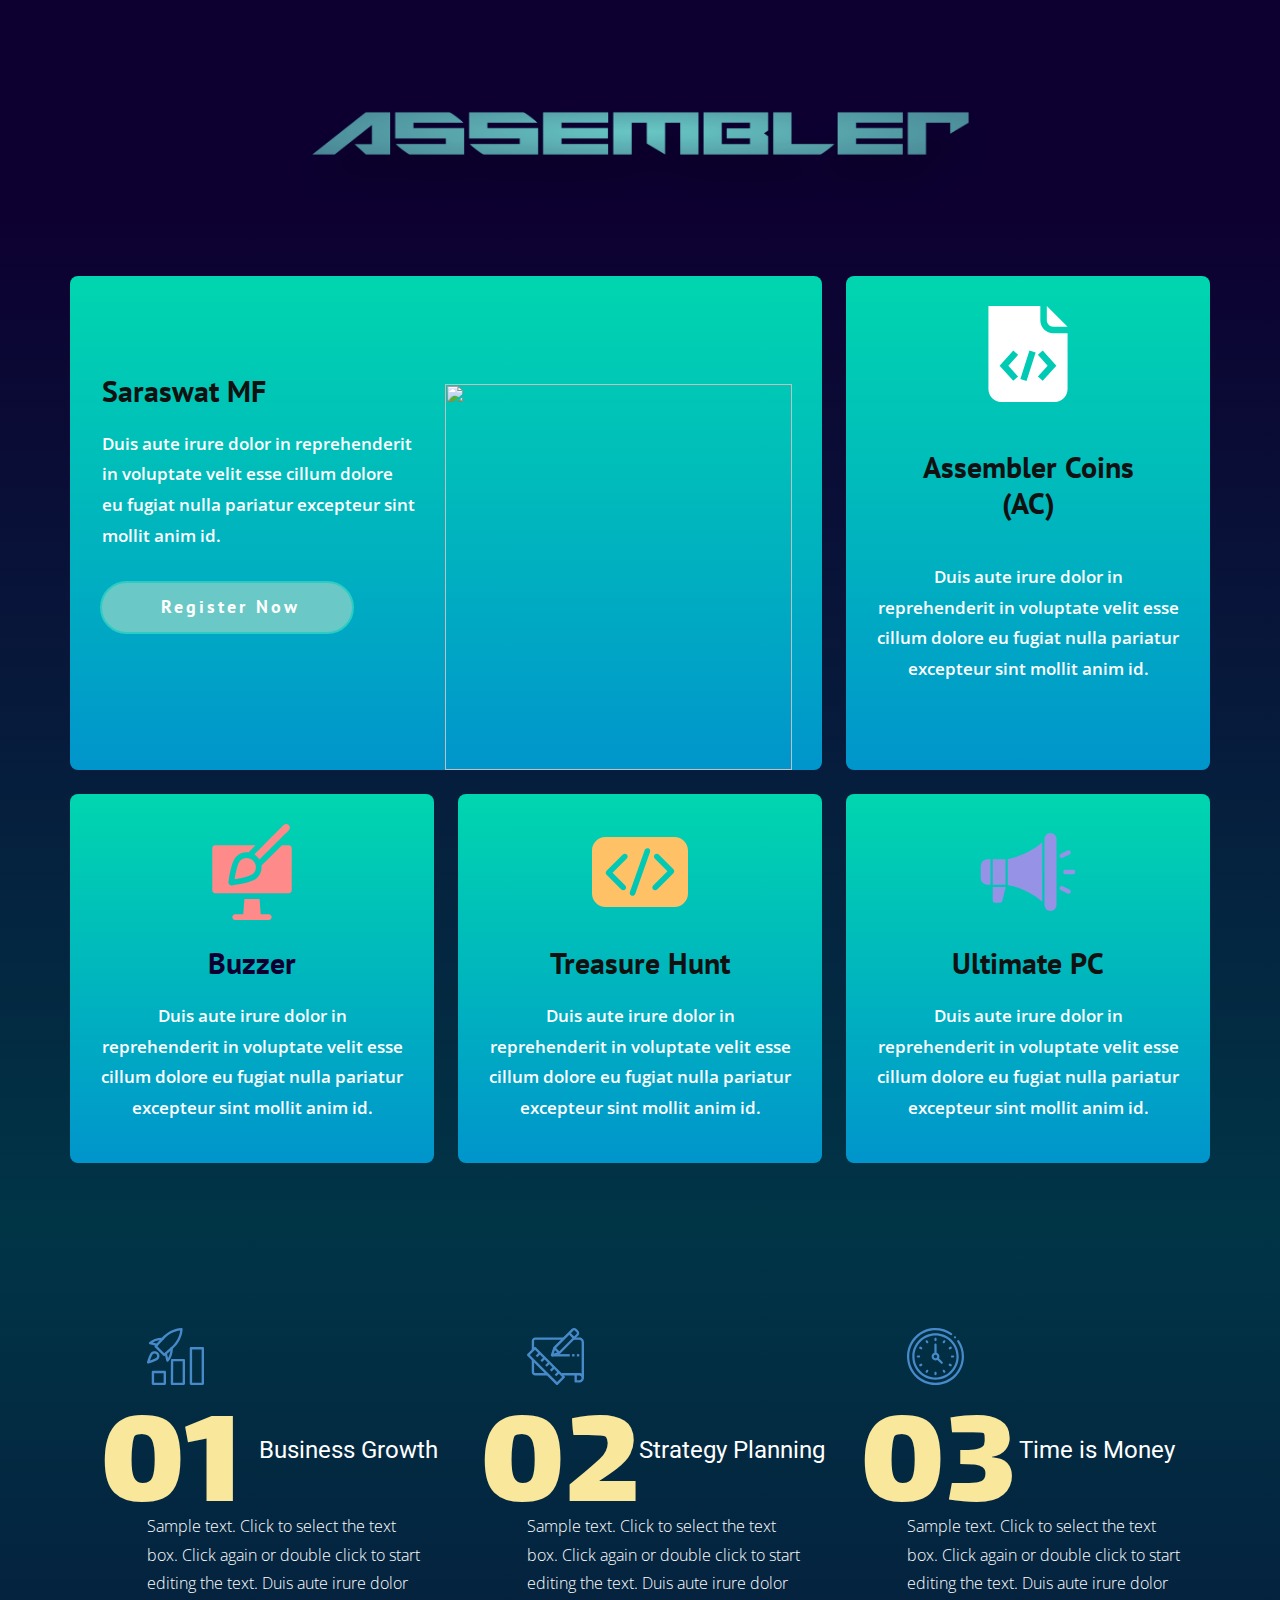
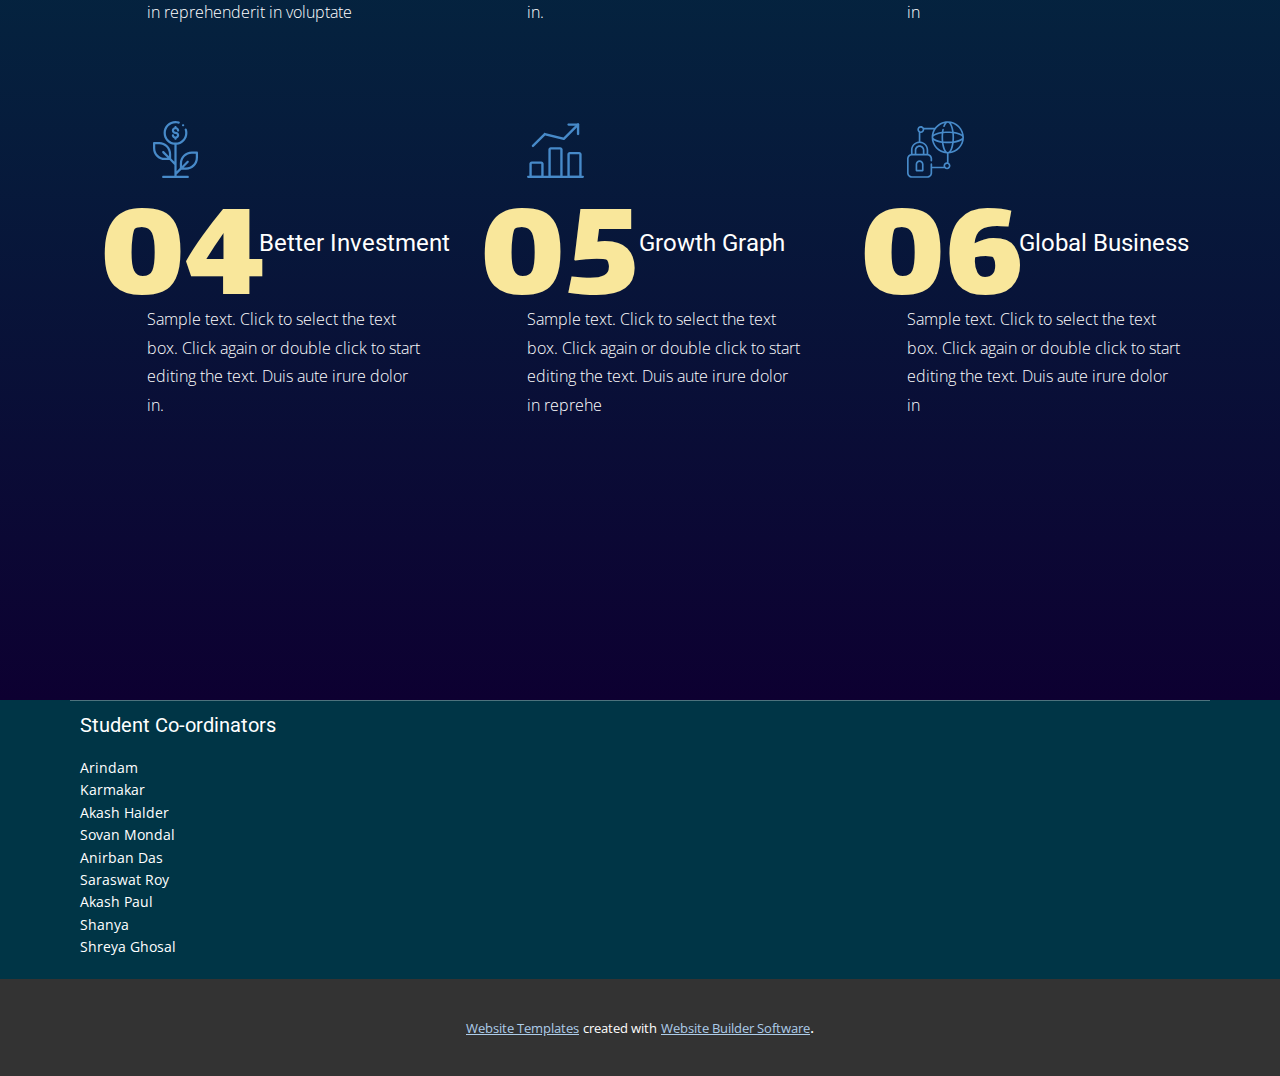
==== commit 92cce946: "12:54 31 mar 22" ====
--- a/Assembler.html
+++ b/Assembler.html
@@ -27,25 +27,25 @@
     <meta property="og:title" content="Assembler">
     <meta property="og:type" content="website">
   </head>
-  <body class="u-body u-xl-mode"><header class="u-clearfix u-custom-color-2 u-header u-header" id="sec-dd4f"><div class="u-clearfix u-sheet u-valign-bottom u-sheet-1">
+  <body class="u-body u-xl-mode"><header class="u-clearfix u-custom-color-1 u-header u-header" id="sec-dd4f"><div class="u-clearfix u-sheet u-valign-bottom u-sheet-1">
         <a href="https://nicepage.com" class="u-align-center u-image u-logo u-image-1" data-image-width="1600" data-image-height="254">
           <img src="images/unnamed.png" class="u-logo-image u-logo-image-1">
         </a>
       </div></header> 
     <section class="u-align-center u-clearfix u-gradient u-section-1" id="sec-c72f">
       <div class="u-clearfix u-sheet u-sheet-1">
-        <div class="u-clearfix u-expanded-width u-gutter-22 u-layout-wrap u-layout-wrap-1">
+        <div class="u-clearfix u-expanded-width u-gutter-24 u-layout-wrap u-layout-wrap-1">
           <div class="u-layout">
             <div class="u-layout-col">
               <div class="u-size-40">
                 <div class="u-layout-row">
                   <div class="u-size-40">
                     <div class="u-layout-col">
-                      <div class="u-align-left u-container-style u-layout-cell u-opacity u-opacity-70 u-palette-1-dark-1 u-radius-20 u-size-60 u-layout-cell-1">
+                      <div class="u-align-left u-container-style u-gradient u-layout-cell u-opacity u-opacity-70 u-radius-20 u-size-60 u-layout-cell-1">
                         <div class="u-container-layout u-valign-bottom-lg u-valign-bottom-xl u-container-layout-1">
-                          <h3 class="u-custom-font u-font-pt-sans u-text u-text-palette-1-dark-3 u-text-1">Get a demo application</h3>
-                          <p class="u-text u-text-body-color u-text-2">Duis aute irure dolor in reprehenderit in voluptate velit esse cillum dolore eu fugiat nulla pariatur excepteur sint mollit anim id.</p>
-                          <a href="tech-assembler.github.io" class="u-active-white u-border-2 u-border-active-palette-1-base u-border-hover-black u-border-palette-4-base u-btn u-btn-round u-button-style u-custom-font u-font-pt-sans u-hover-white u-palette-5-base u-radius-50 u-text-active-palette-5-base u-text-hover-palette-5-base u-btn-1" target="_blank">&nbsp;Register Now</a>
+                          <h3 class="u-custom-font u-font-pt-sans u-text u-text-1">Saraswat MF</h3>
+                          <p class="u-text u-text-body-alt-color u-text-2">Duis aute irure dolor in reprehenderit in voluptate velit esse cillum dolore eu fugiat nulla pariatur excepteur sint mollit anim id.</p>
+                          <a href="tech-assembler.github.io" class="u-active-white u-border-2 u-border-active-palette-1-base u-border-hover-black u-border-palette-4-base u-btn u-btn-round u-button-style u-custom-color-3 u-custom-font u-font-pt-sans u-hover-white u-radius-50 u-text-active-custom-color-3 u-text-hover-custom-color-3 u-btn-1" target="_blank">&nbsp;Register Now</a>
                           <img class="u-image u-image-contain u-image-default u-image-1" src="#" alt="" data-image-width="700" data-image-height="780">
                         </div>
                       </div>
@@ -53,15 +53,15 @@
                   </div>
                   <div class="u-size-20">
                     <div class="u-layout-col">
-                      <div class="u-align-center u-container-style u-layout-cell u-opacity u-opacity-70 u-palette-4-light-2 u-radius-20 u-size-60 u-layout-cell-2">
-                        <div class="u-container-layout u-valign-top u-container-layout-2"><span class="u-icon u-icon-circle u-text-palette-4-base u-icon-1"><svg class="u-svg-link" preserveAspectRatio="xMidYMin slice" viewBox="0 0 512 512" style=""><use xmlns:xlink="http://www.w3.org/1999/xlink" xlink:href="#svg-b25b"></use></svg><svg class="u-svg-content" viewBox="0 0 512 512" x="0px" y="0px" id="svg-b25b" style="enable-background:new 0 0 512 512;"><g><g><path d="M356.324,0v76.108c0,19.075,15.519,34.594,34.594,34.594h76.108L356.324,0z"></path>
+                      <div class="u-align-center u-container-style u-gradient u-layout-cell u-opacity u-opacity-70 u-radius-20 u-shape-round u-size-60 u-layout-cell-2">
+                        <div class="u-container-layout u-valign-top u-container-layout-2"><span class="u-icon u-icon-circle u-text-white u-icon-1"><svg class="u-svg-link" preserveAspectRatio="xMidYMin slice" viewBox="0 0 512 512" style=""><use xmlns:xlink="http://www.w3.org/1999/xlink" xlink:href="#svg-b25b"></use></svg><svg class="u-svg-content" viewBox="0 0 512 512" x="0px" y="0px" id="svg-b25b" style="enable-background:new 0 0 512 512;"><g><g><path d="M356.324,0v76.108c0,19.075,15.519,34.594,34.594,34.594h76.108L356.324,0z"></path>
 </g>
 </g><g><g><path d="M390.918,145.298c-38.054,0-69.189-31.135-69.189-69.189V0H44.973v442.811c0,38.054,31.135,69.189,69.189,69.189h283.675    c38.054,0,69.189-31.135,69.189-69.189V145.298H390.918z M203.125,375.884l-25.718,23.143l-72.684-80.758l72.69-80.758    l25.718,23.137l-51.864,57.621L203.125,375.884z M248.265,399.623l-32.969-10.489l48.432-152.217l32.969,10.489L248.265,399.623z     M334.584,399.028l-25.718-23.143l51.857-57.613l-51.85-57.613l25.718-23.151l72.683,80.758L334.584,399.028z"></path>
 </g>
 </g></svg></span>
-                          <h3 class="u-custom-font u-font-pt-sans u-text u-text-palette-4-base u-text-3">Assembler Coins<br>(AC)
+                          <h3 class="u-custom-font u-font-pt-sans u-text u-text-3">Assembler Coins<br>(AC)
                           </h3>
-                          <p class="u-text u-text-palette-4-dark-1 u-text-4">Duis aute irure dolor in reprehenderit in voluptate velit esse cillum dolore eu fugiat nulla pariatur excepteur sint mollit anim id.</p>
+                          <p class="u-text u-text-body-alt-color u-text-4">Duis aute irure dolor in reprehenderit in voluptate velit esse cillum dolore eu fugiat nulla pariatur excepteur sint mollit anim id.</p>
                         </div>
                       </div>
                     </div>
@@ -70,25 +70,25 @@
               </div>
               <div class="u-size-20">
                 <div class="u-layout-row">
-                  <div class="u-align-center u-container-style u-layout-cell u-opacity u-opacity-70 u-palette-2-light-2 u-radius-20 u-shape-round u-size-20 u-layout-cell-3">
+                  <div class="u-align-center u-container-style u-gradient u-layout-cell u-opacity u-opacity-70 u-radius-20 u-size-20 u-layout-cell-3">
                     <div class="u-container-layout u-valign-top u-container-layout-3"><span class="u-icon u-icon-circle u-icon-2"><svg class="u-svg-link" preserveAspectRatio="xMidYMin slice" viewBox="0 0 506.292 506.292" style=""><use xmlns:xlink="http://www.w3.org/1999/xlink" xlink:href="#svg-cc18"></use></svg><svg class="u-svg-content" viewBox="0 0 506.292 506.292" id="svg-cc18"><path d="m341.859 476.292h-42.653l-6.13-81.05h-79.86l-6.13 81.05h-42.653c-8.284 0-15 6.716-15 15s6.716 15 15 15h177.426c8.284 0 15-6.716 15-15s-6.716-15-15-15z"></path><path d="m447.326 111.442h-36.2l-107.96 107.59c2.639 23.459-5.249 47.262-22.52 64.53-24.368 24.367-100.672 36.339-134.98 40.19-10.05.927-17.521-7.397-16.53-16.54 3.821-33.754 15.692-110.482 40.19-134.98 17.6-17.6 41.54-25.11 64.54-22.52l38.13-38.27h-213.03c-8.45 0-15.32 6.87-15.32 15.32v223.16c0 8.45 6.87 15.32 15.32 15.32h388.36c8.45 0 15.32-6.87 15.32-15.32v-223.16c0-8.45-6.87-15.32-15.32-15.32z"></path><path d="m292.456 187.352c3.997-3.983 112.841-112.458 155.15-154.62 7.17-7.58 7.02-19.7-.37-27.08-7.39-7.39-19.51-7.55-27.09-.38-.509.511-152.369 152.901-154.61 155.15 10.622 6.365 20.106 15.559 26.92 26.93z"></path><path d="m259.436 193.452c-19.058-19.059-49.979-18.94-68.9 0-12.4 12.4-23.43 59.66-29.11 98.01 21.977-3.258 83.784-14.034 99.08-30.21 17.97-19.158 17.48-49.251-1.07-67.8z"></path></svg></span>
-                      <h3 class="u-custom-font u-font-pt-sans u-text u-text-palette-2-base u-text-5">Buzzer</h3>
-                      <p class="u-text u-text-palette-2-dark-1 u-text-6">Duis aute irure dolor in reprehenderit in voluptate velit esse cillum dolore eu fugiat nulla pariatur excepteur sint mollit anim id.</p>
-                    </div>
-                  </div>
-                  <div class="u-align-center u-container-style u-layout-cell u-opacity u-opacity-70 u-palette-3-light-2 u-radius-20 u-size-20 u-layout-cell-4">
+                      <h3 class="u-custom-font u-font-pt-sans u-text u-text-custom-color-1 u-text-5">Buzzer</h3>
+                      <p class="u-text u-text-body-alt-color u-text-6">Duis aute irure dolor in reprehenderit in voluptate velit esse cillum dolore eu fugiat nulla pariatur excepteur sint mollit anim id.</p>
+                    </div>
+                  </div>
+                  <div class="u-align-center u-container-style u-gradient u-layout-cell u-opacity u-opacity-70 u-radius-20 u-size-20 u-layout-cell-4">
                     <div class="u-container-layout u-valign-top u-container-layout-4"><span class="u-icon u-icon-circle u-icon-3"><svg class="u-svg-link" preserveAspectRatio="xMidYMin slice" viewBox="0 0 512 512" style=""><use xmlns:xlink="http://www.w3.org/1999/xlink" xlink:href="#svg-9d44"></use></svg><svg class="u-svg-content" viewBox="0 0 512 512" id="svg-9d44"><g><path d="m439.54 68.7h-367.08c-39.95 0-72.46 32.51-72.46 72.47v229.66c0 39.96 32.51 72.47 72.46 72.47h367.08c39.95 0 72.46-32.51 72.46-72.47v-229.66c0-39.96-32.51-72.47-72.46-72.47zm-253.73 115.29-76.23 76.23 67.79 67.79c5.86 5.86 5.86 15.36 0 21.21-5.85 5.86-15.35 5.86-21.21 0l-78.4-78.4c-5.86-5.86-5.86-15.35 0-21.21l86.83-86.83c5.86-5.86 15.36-5.86 21.22 0 5.85 5.85 5.85 15.35 0 21.21zm123.73-35.29-79.32 224.59c-2.76 7.82-11.33 11.91-19.14 9.15s-11.91-11.33-9.15-19.14l79.32-224.59c2.76-7.81 11.32-11.91 19.14-9.15 7.81 2.76 11.91 11.33 9.15 19.14zm124.7 113.69-86.83 86.83c-5.86 5.86-15.36 5.86-21.22 0-5.85-5.85-5.85-15.35 0-21.21l76.23-76.23-67.79-67.79c-5.86-5.86-5.86-15.36 0-21.21 5.85-5.86 15.35-5.86 21.21 0l78.4 78.4c5.86 5.86 5.86 15.35 0 21.21z"></path>
 </g></svg></span>
-                      <h3 class="u-custom-font u-font-pt-sans u-text u-text-palette-3-base u-text-7">Treaser Hunt</h3>
-                      <p class="u-text u-text-palette-3-dark-1 u-text-8">Duis aute irure dolor in reprehenderit in voluptate velit esse cillum dolore eu fugiat nulla pariatur excepteur sint mollit anim id.</p>
-                    </div>
-                  </div>
-                  <div class="u-align-center u-container-style u-layout-cell u-opacity u-opacity-70 u-palette-1-light-2 u-radius-20 u-size-20 u-layout-cell-5">
+                      <h3 class="u-custom-font u-font-pt-sans u-text u-text-7">Treasure Hunt</h3>
+                      <p class="u-text u-text-body-alt-color u-text-8">Duis aute irure dolor in reprehenderit in voluptate velit esse cillum dolore eu fugiat nulla pariatur excepteur sint mollit anim id.</p>
+                    </div>
+                  </div>
+                  <div class="u-align-center u-container-style u-gradient u-layout-cell u-opacity u-opacity-70 u-radius-20 u-size-20 u-layout-cell-5">
                     <div class="u-container-layout u-valign-top u-container-layout-5"><span class="u-icon u-icon-circle u-icon-4"><svg class="u-svg-link" preserveAspectRatio="xMidYMin slice" viewBox="0 0 512 512" style=""><use xmlns:xlink="http://www.w3.org/1999/xlink" xlink:href="#svg-929b"></use></svg><svg class="u-svg-content" viewBox="0 0 512 512" id="svg-929b"><g id="_10-awareness"><g id="glyph"><path d="m68 408a12 12 0 0 0 12 12h27a12 12 0 0 0 11.642-9.089l18.727-74.911h-69.369z"></path><path d="m148 325.084c39.546 6.021 126.607 37.071 184 89.749v-317.666c-57.393 52.678-144.454 83.728-184 89.749z"></path><path d="m376 48a32.036 32.036 0 0 0 -32 32v352a32 32 0 0 0 64 0v-352a32.036 32.036 0 0 0 -32-32z"></path><path d="m68 188h68v136h-68z"></path><path d="m4 224v64a36.04 36.04 0 0 0 36 36h16v-136h-16a36.04 36.04 0 0 0 -36 36z"></path><path d="m496 244h-40a12 12 0 0 0 0 24h40a12 12 0 0 0 0-24z"></path><path d="m436.256 181.336a11.939 11.939 0 0 0 5.191-1.188l36.053-17.333a12 12 0 0 0 -10.4-21.63l-36.049 17.334a12 12 0 0 0 5.209 22.817z"></path><path d="m477.5 349.185-36.049-17.333a12 12 0 0 0 -10.4 21.629l36.049 17.334a12 12 0 0 0 10.4-21.63z"></path>
 </g>
 </g></svg></span>
-                      <h3 class="u-custom-font u-font-pt-sans u-text u-text-palette-1-base u-text-9">Ultimate PC</h3>
-                      <p class="u-text u-text-palette-1-dark-1 u-text-10">Duis aute irure dolor in reprehenderit in voluptate velit esse cillum dolore eu fugiat nulla pariatur excepteur sint mollit anim id.</p>
+                      <h3 class="u-custom-font u-font-pt-sans u-text u-text-9">Ultimate PC</h3>
+                      <p class="u-text u-text-body-alt-color u-text-10">Duis aute irure dolor in reprehenderit in voluptate velit esse cillum dolore eu fugiat nulla pariatur excepteur sint mollit anim id.</p>
                     </div>
                   </div>
                 </div>
@@ -227,7 +227,7 @@
     </section>
     
     
-    <footer class="u-clearfix u-footer u-gradient u-footer" id="sec-abee"><div class="u-clearfix u-sheet u-sheet-1">
+    <footer class="u-clearfix u-custom-color-1 u-footer u-footer" id="sec-abee"><div class="u-clearfix u-sheet u-sheet-1">
         <div class="u-align-left u-border-1 u-border-white u-expanded-width u-line u-line-horizontal u-opacity u-opacity-30 u-line-1"></div>
         <div class="u-clearfix u-expanded-width u-gutter-30 u-layout-wrap u-layout-wrap-1">
           <div class="u-gutter-0 u-layout">
@@ -238,7 +238,7 @@
                     <div class="u-block">
                       <div class="u-block-container u-clearfix"><!--block_header-->
                         <h5 class="u-block-header u-text u-text-body-alt-color"><!--block_header_content-->Student Co-ordinators<!--/block_header_content--></h5><!--/block_header--><!--block_content-->
-                        <p class="u-block-content u-small-text u-text u-text-body-alt-color u-text-variant u-text-2"><!--block_content_content-->Arindam Karmakar<br>Akash Halder<br>Sovan Mondal<br>Anirban Das<br>Saraswat Roy<br>Akash Paul<br>Shanya Ajay<br>Shreya Ghoshal<br><!--/block_content_content-->
+                        <p class="u-block-content u-small-text u-text u-text-body-alt-color u-text-variant u-text-2"><!--block_content_content-->Arindam Karmakar<br>Akash Halder<br>Sovan Mondal<br>Anirban Das<br>Saraswat Roy<br>Akash Paul<br>Shanya<br>Shreya Ghosal<br><!--/block_content_content-->
                         </p><!--/block_content-->
                       </div>
                     </div><!--/block-->
--- a/Assembler.css
+++ b/Assembler.css
@@ -1,5 +1,5 @@
  .u-section-1 {
-  background-image: linear-gradient(#003546, #0d0031);
+  background-image: linear-gradient(#0d0031, #003546);
 }
 
 .u-section-1 .u-sheet-1 {
@@ -12,8 +12,13 @@
 }
 
 .u-section-1 .u-layout-cell-1 {
-  min-height: 442px;
-  background-image: none;
+  min-height: 518px;
+  --animation-custom_in-translate_x: 0px;
+  --animation-custom_in-translate_y: 0px;
+  --animation-custom_in-opacity: 0;
+  --animation-custom_in-rotate: 0deg;
+  --animation-custom_in-scale: 0.3;
+  background-image: linear-gradient(#00d6af, #0095cc);
 }
 
 .u-section-1 .u-container-layout-1 {
@@ -51,10 +56,13 @@
 }
 
 .u-section-1 .u-layout-cell-2 {
-  min-height: 442px;
+  min-height: 518px;
+  --animation-custom_in-scale: 0.3;
+  background-image: linear-gradient(#00d6af, #0095cc);
 }
 
 .u-section-1 .u-container-layout-2 {
+  box-shadow: 2px 0 0 0 rgba(0,0,0,0);
   padding: 30px 29px;
 }
 
@@ -80,7 +88,12 @@
 
 .u-section-1 .u-layout-cell-3 {
   min-height: 393px;
-  background-image: none;
+  --animation-custom_in-translate_x: 0px;
+  --animation-custom_in-translate_y: 0px;
+  --animation-custom_in-opacity: 0;
+  --animation-custom_in-rotate: 0deg;
+  --animation-custom_in-scale: 0.3;
+  background-image: linear-gradient(#00d6af, #0095cc);
 }
 
 .u-section-1 .u-container-layout-3 {
@@ -110,6 +123,12 @@
 
 .u-section-1 .u-layout-cell-4 {
   min-height: 393px;
+  --animation-custom_in-translate_x: 0px;
+  --animation-custom_in-translate_y: 0px;
+  --animation-custom_in-opacity: 0;
+  --animation-custom_in-rotate: 0deg;
+  --animation-custom_in-scale: 0.3;
+  background-image: linear-gradient(#00d6af, #0095cc);
 }
 
 .u-section-1 .u-container-layout-4 {
@@ -139,6 +158,12 @@
 
 .u-section-1 .u-layout-cell-5 {
   min-height: 393px;
+  --animation-custom_in-translate_x: 0px;
+  --animation-custom_in-translate_y: 0px;
+  --animation-custom_in-opacity: 0;
+  --animation-custom_in-rotate: 0deg;
+  --animation-custom_in-scale: 0.3;
+  background-image: linear-gradient(#00d6af, #0095cc);
 }
 
 .u-section-1 .u-container-layout-5 {
@@ -173,6 +198,7 @@
 
   .u-section-1 .u-layout-cell-1 {
     min-height: 439px;
+    transition-duration: 0.5s;
   }
 
   .u-section-1 .u-text-1 {
@@ -195,6 +221,11 @@
 
   .u-section-1 .u-layout-cell-2 {
     min-height: 355px;
+    --animation-custom_in-translate_x: 0px;
+    --animation-custom_in-translate_y: 0px;
+    --animation-custom_in-opacity: 0;
+    --animation-custom_in-rotate: 0deg;
+    transition-duration: 0.5s;
   }
 
   .u-section-1 .u-icon-1 {
@@ -204,18 +235,26 @@
   .u-section-1 .u-text-4 {
     margin-left: 0;
     margin-right: 0;
+    --animation-custom_in-translate_x: 0px;
+    --animation-custom_in-translate_y: 0px;
+    --animation-custom_in-opacity: 0;
+    --animation-custom_in-rotate: 0deg;
+    --animation-custom_in-scale: 0.3;
   }
 
   .u-section-1 .u-layout-cell-3 {
     min-height: 324px;
+    transition-duration: 0.5s;
   }
 
   .u-section-1 .u-layout-cell-4 {
     min-height: 324px;
+    transition-duration: 0.5s;
   }
 
   .u-section-1 .u-layout-cell-5 {
     min-height: 324px;
+    transition-duration: 0.5s;
   }
 }
 
@@ -420,7 +459,7 @@
     margin-right: 0;
   }
 } .u-section-2 {
-  background-image: linear-gradient(#0d0031, #003546);
+  background-image: linear-gradient(#003546, #0d0031);
 }
 
 .u-section-2 .u-sheet-1 {
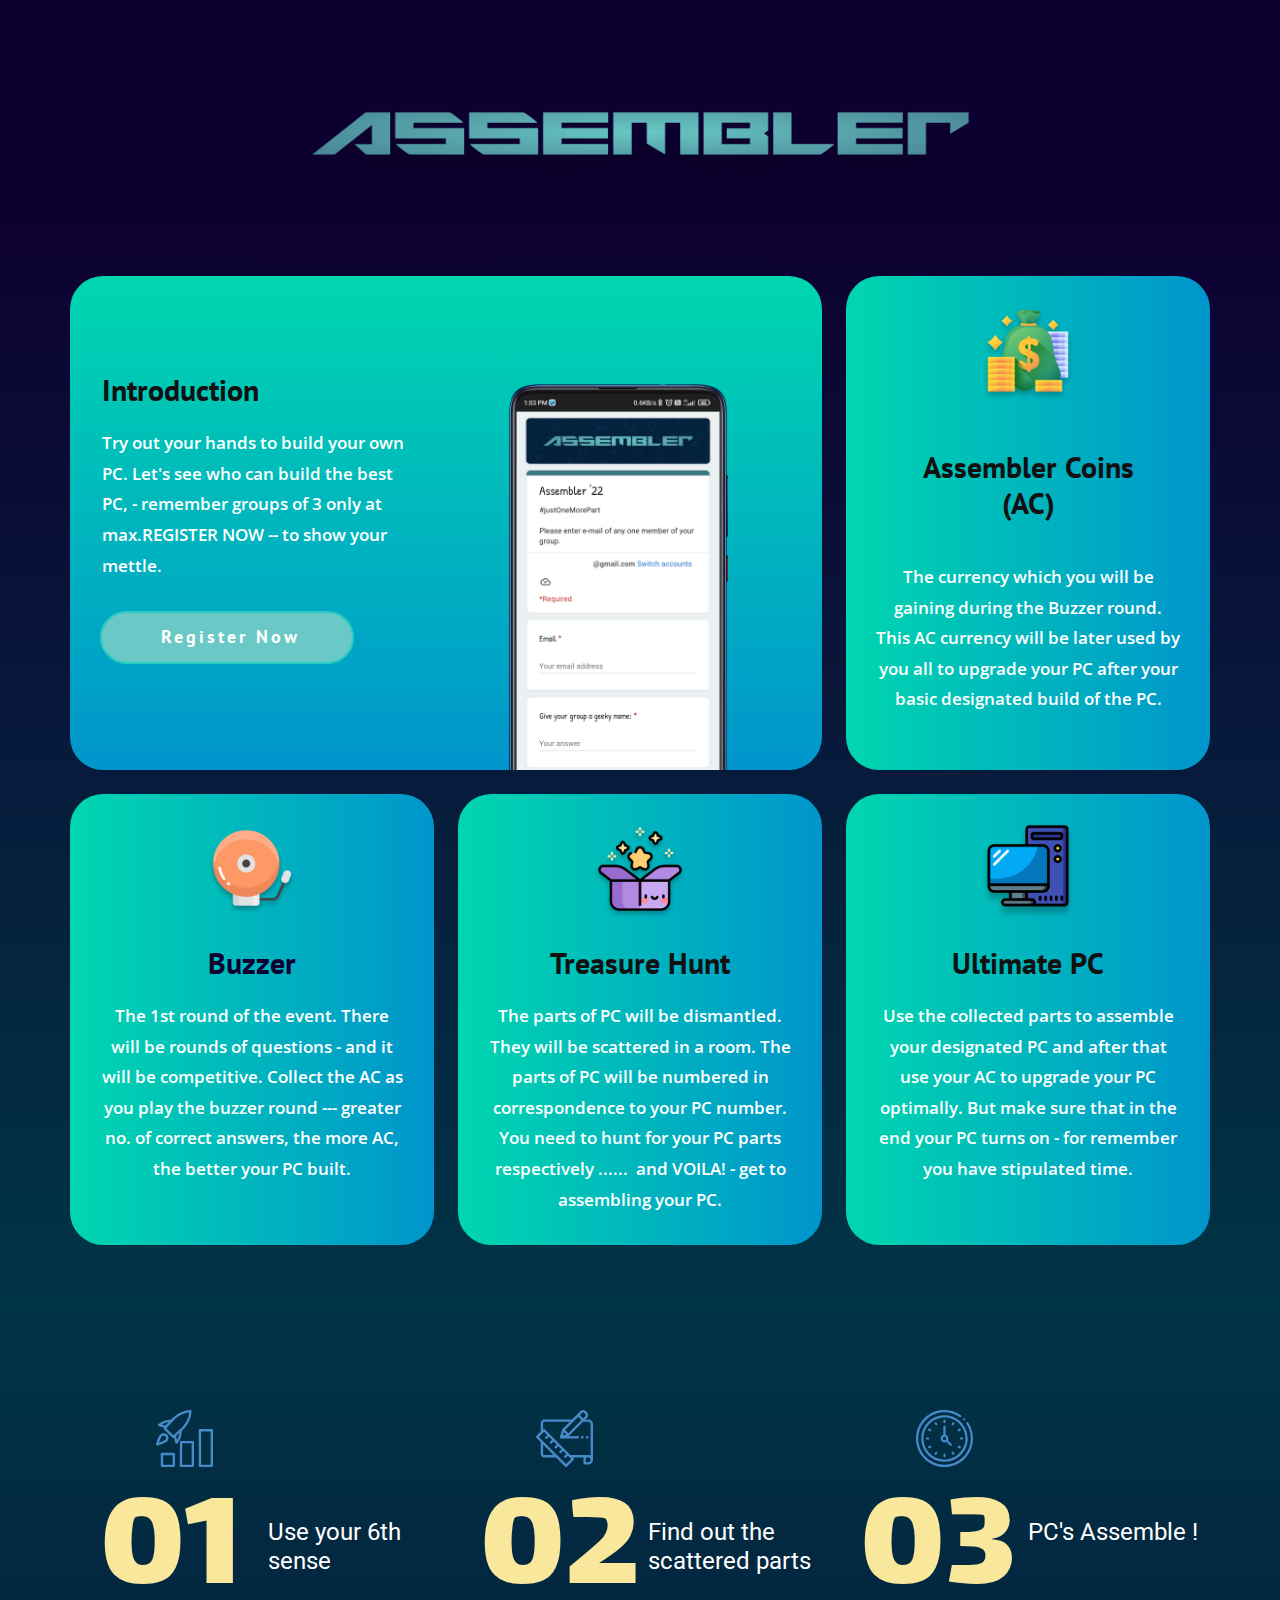
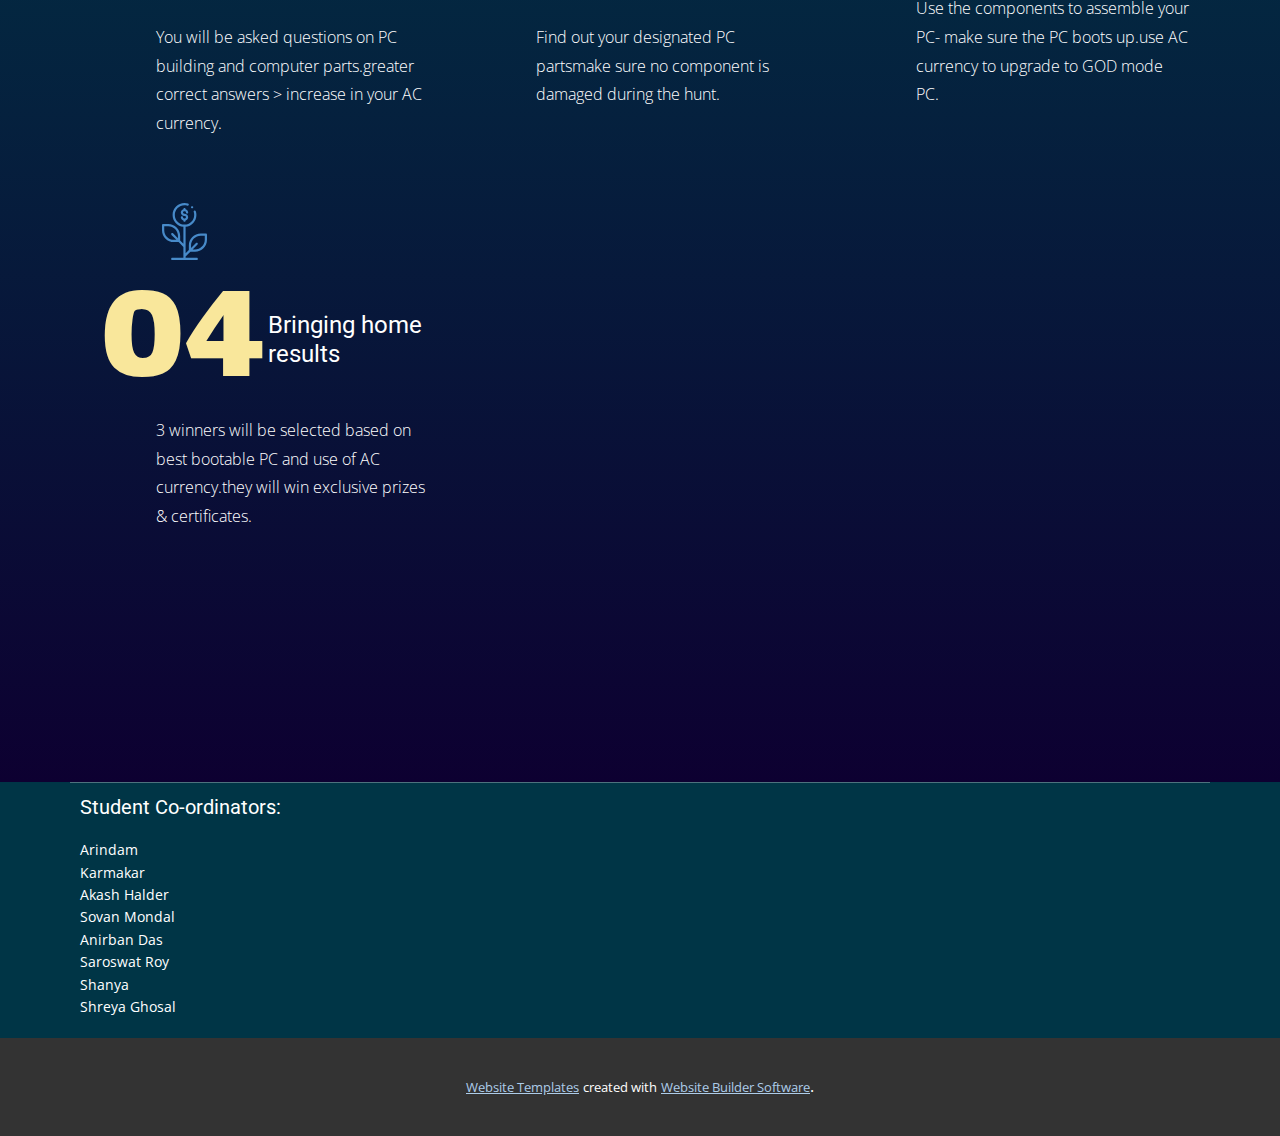
==== commit e9412f0f: "2:33pm 310322" ====
--- a/Assembler.html
+++ b/Assembler.html
@@ -41,27 +41,23 @@
                 <div class="u-layout-row">
                   <div class="u-size-40">
                     <div class="u-layout-col">
-                      <div class="u-align-left u-container-style u-gradient u-layout-cell u-opacity u-opacity-70 u-radius-20 u-size-60 u-layout-cell-1">
+                      <div class="u-align-left u-container-style u-gradient u-layout-cell u-opacity u-opacity-70 u-radius-45 u-shape-round u-size-60 u-layout-cell-1">
                         <div class="u-container-layout u-valign-bottom-lg u-valign-bottom-xl u-container-layout-1">
-                          <h3 class="u-custom-font u-font-pt-sans u-text u-text-1">Saraswat MF</h3>
-                          <p class="u-text u-text-body-alt-color u-text-2">Duis aute irure dolor in reprehenderit in voluptate velit esse cillum dolore eu fugiat nulla pariatur excepteur sint mollit anim id.</p>
-                          <a href="tech-assembler.github.io" class="u-active-white u-border-2 u-border-active-palette-1-base u-border-hover-black u-border-palette-4-base u-btn u-btn-round u-button-style u-custom-color-3 u-custom-font u-font-pt-sans u-hover-white u-radius-50 u-text-active-custom-color-3 u-text-hover-custom-color-3 u-btn-1" target="_blank">&nbsp;Register Now</a>
-                          <img class="u-image u-image-contain u-image-default u-image-1" src="#" alt="" data-image-width="700" data-image-height="780">
+                          <h3 class="u-custom-font u-font-pt-sans u-text u-text-1"> Introduction</h3>
+                          <p class="u-text u-text-body-alt-color u-text-2"> Try out your hands to build your own PC. Let's see who can build the best PC, - remember groups of 3 only at max.REGISTER NOW -- to show your mettle.</p>
+                          <a href="https://forms.gle/naoPfDfqReSyfhR6A" class="u-active-white u-border-2 u-border-active-palette-1-base u-border-hover-black u-border-palette-4-base u-btn u-btn-round u-button-style u-custom-color-3 u-custom-font u-font-pt-sans u-hover-white u-radius-50 u-text-active-custom-color-3 u-text-hover-custom-color-3 u-btn-1" target="_blank">&nbsp;Register Now</a>
+                          <img class="u-image u-image-contain u-image-default u-image-1" src="images/phone.png" alt="" data-image-width="904" data-image-height="1600">
                         </div>
                       </div>
                     </div>
                   </div>
                   <div class="u-size-20">
                     <div class="u-layout-col">
-                      <div class="u-align-center u-container-style u-gradient u-layout-cell u-opacity u-opacity-70 u-radius-20 u-shape-round u-size-60 u-layout-cell-2">
-                        <div class="u-container-layout u-valign-top u-container-layout-2"><span class="u-icon u-icon-circle u-text-white u-icon-1"><svg class="u-svg-link" preserveAspectRatio="xMidYMin slice" viewBox="0 0 512 512" style=""><use xmlns:xlink="http://www.w3.org/1999/xlink" xlink:href="#svg-b25b"></use></svg><svg class="u-svg-content" viewBox="0 0 512 512" x="0px" y="0px" id="svg-b25b" style="enable-background:new 0 0 512 512;"><g><g><path d="M356.324,0v76.108c0,19.075,15.519,34.594,34.594,34.594h76.108L356.324,0z"></path>
-</g>
-</g><g><g><path d="M390.918,145.298c-38.054,0-69.189-31.135-69.189-69.189V0H44.973v442.811c0,38.054,31.135,69.189,69.189,69.189h283.675    c38.054,0,69.189-31.135,69.189-69.189V145.298H390.918z M203.125,375.884l-25.718,23.143l-72.684-80.758l72.69-80.758    l25.718,23.137l-51.864,57.621L203.125,375.884z M248.265,399.623l-32.969-10.489l48.432-152.217l32.969,10.489L248.265,399.623z     M334.584,399.028l-25.718-23.143l51.857-57.613l-51.85-57.613l25.718-23.151l72.683,80.758L334.584,399.028z"></path>
-</g>
-</g></svg></span>
+                      <div class="u-align-center u-container-style u-gradient u-layout-cell u-opacity u-opacity-70 u-radius-45 u-shape-round u-size-60 u-layout-cell-2">
+                        <div class="u-container-layout u-valign-top u-container-layout-2"><span class="u-file-icon u-icon u-icon-1"><img src="images/ac.png" alt=""></span>
                           <h3 class="u-custom-font u-font-pt-sans u-text u-text-3">Assembler Coins<br>(AC)
                           </h3>
-                          <p class="u-text u-text-body-alt-color u-text-4">Duis aute irure dolor in reprehenderit in voluptate velit esse cillum dolore eu fugiat nulla pariatur excepteur sint mollit anim id.</p>
+                          <p class="u-text u-text-body-alt-color u-text-4"> The currency which you will be gaining during the Buzzer round. This AC currency will be later used by you all to upgrade your PC after your basic designated build of the PC.</p>
                         </div>
                       </div>
                     </div>
@@ -70,25 +66,22 @@
               </div>
               <div class="u-size-20">
                 <div class="u-layout-row">
-                  <div class="u-align-center u-container-style u-gradient u-layout-cell u-opacity u-opacity-70 u-radius-20 u-size-20 u-layout-cell-3">
-                    <div class="u-container-layout u-valign-top u-container-layout-3"><span class="u-icon u-icon-circle u-icon-2"><svg class="u-svg-link" preserveAspectRatio="xMidYMin slice" viewBox="0 0 506.292 506.292" style=""><use xmlns:xlink="http://www.w3.org/1999/xlink" xlink:href="#svg-cc18"></use></svg><svg class="u-svg-content" viewBox="0 0 506.292 506.292" id="svg-cc18"><path d="m341.859 476.292h-42.653l-6.13-81.05h-79.86l-6.13 81.05h-42.653c-8.284 0-15 6.716-15 15s6.716 15 15 15h177.426c8.284 0 15-6.716 15-15s-6.716-15-15-15z"></path><path d="m447.326 111.442h-36.2l-107.96 107.59c2.639 23.459-5.249 47.262-22.52 64.53-24.368 24.367-100.672 36.339-134.98 40.19-10.05.927-17.521-7.397-16.53-16.54 3.821-33.754 15.692-110.482 40.19-134.98 17.6-17.6 41.54-25.11 64.54-22.52l38.13-38.27h-213.03c-8.45 0-15.32 6.87-15.32 15.32v223.16c0 8.45 6.87 15.32 15.32 15.32h388.36c8.45 0 15.32-6.87 15.32-15.32v-223.16c0-8.45-6.87-15.32-15.32-15.32z"></path><path d="m292.456 187.352c3.997-3.983 112.841-112.458 155.15-154.62 7.17-7.58 7.02-19.7-.37-27.08-7.39-7.39-19.51-7.55-27.09-.38-.509.511-152.369 152.901-154.61 155.15 10.622 6.365 20.106 15.559 26.92 26.93z"></path><path d="m259.436 193.452c-19.058-19.059-49.979-18.94-68.9 0-12.4 12.4-23.43 59.66-29.11 98.01 21.977-3.258 83.784-14.034 99.08-30.21 17.97-19.158 17.48-49.251-1.07-67.8z"></path></svg></span>
+                  <div class="u-align-center u-container-style u-gradient u-layout-cell u-opacity u-opacity-70 u-radius-45 u-shape-round u-size-20 u-layout-cell-3">
+                    <div class="u-container-layout u-valign-top u-container-layout-3"><span class="u-file-icon u-icon u-icon-2"><img src="images/buzzer.png" alt=""></span>
                       <h3 class="u-custom-font u-font-pt-sans u-text u-text-custom-color-1 u-text-5">Buzzer</h3>
-                      <p class="u-text u-text-body-alt-color u-text-6">Duis aute irure dolor in reprehenderit in voluptate velit esse cillum dolore eu fugiat nulla pariatur excepteur sint mollit anim id.</p>
-                    </div>
-                  </div>
-                  <div class="u-align-center u-container-style u-gradient u-layout-cell u-opacity u-opacity-70 u-radius-20 u-size-20 u-layout-cell-4">
-                    <div class="u-container-layout u-valign-top u-container-layout-4"><span class="u-icon u-icon-circle u-icon-3"><svg class="u-svg-link" preserveAspectRatio="xMidYMin slice" viewBox="0 0 512 512" style=""><use xmlns:xlink="http://www.w3.org/1999/xlink" xlink:href="#svg-9d44"></use></svg><svg class="u-svg-content" viewBox="0 0 512 512" id="svg-9d44"><g><path d="m439.54 68.7h-367.08c-39.95 0-72.46 32.51-72.46 72.47v229.66c0 39.96 32.51 72.47 72.46 72.47h367.08c39.95 0 72.46-32.51 72.46-72.47v-229.66c0-39.96-32.51-72.47-72.46-72.47zm-253.73 115.29-76.23 76.23 67.79 67.79c5.86 5.86 5.86 15.36 0 21.21-5.85 5.86-15.35 5.86-21.21 0l-78.4-78.4c-5.86-5.86-5.86-15.35 0-21.21l86.83-86.83c5.86-5.86 15.36-5.86 21.22 0 5.85 5.85 5.85 15.35 0 21.21zm123.73-35.29-79.32 224.59c-2.76 7.82-11.33 11.91-19.14 9.15s-11.91-11.33-9.15-19.14l79.32-224.59c2.76-7.81 11.32-11.91 19.14-9.15 7.81 2.76 11.91 11.33 9.15 19.14zm124.7 113.69-86.83 86.83c-5.86 5.86-15.36 5.86-21.22 0-5.85-5.85-5.85-15.35 0-21.21l76.23-76.23-67.79-67.79c-5.86-5.86-5.86-15.36 0-21.21 5.85-5.86 15.35-5.86 21.21 0l78.4 78.4c5.86 5.86 5.86 15.35 0 21.21z"></path>
-</g></svg></span>
+                      <p class="u-text u-text-body-alt-color u-text-6"> The 1st round of the event. There will be rounds of questions - and it will be competitive. Collect the AC as you play the buzzer round --- greater no. of correct answers, the more AC, the better your PC built.</p>
+                    </div>
+                  </div>
+                  <div class="u-align-center u-container-style u-gradient u-layout-cell u-opacity u-opacity-70 u-radius-45 u-shape-round u-size-20 u-layout-cell-4">
+                    <div class="u-container-layout u-valign-top u-container-layout-4"><span class="u-file-icon u-icon u-icon-3"><img src="images/magic.png" alt=""></span>
                       <h3 class="u-custom-font u-font-pt-sans u-text u-text-7">Treasure Hunt</h3>
-                      <p class="u-text u-text-body-alt-color u-text-8">Duis aute irure dolor in reprehenderit in voluptate velit esse cillum dolore eu fugiat nulla pariatur excepteur sint mollit anim id.</p>
-                    </div>
-                  </div>
-                  <div class="u-align-center u-container-style u-gradient u-layout-cell u-opacity u-opacity-70 u-radius-20 u-size-20 u-layout-cell-5">
-                    <div class="u-container-layout u-valign-top u-container-layout-5"><span class="u-icon u-icon-circle u-icon-4"><svg class="u-svg-link" preserveAspectRatio="xMidYMin slice" viewBox="0 0 512 512" style=""><use xmlns:xlink="http://www.w3.org/1999/xlink" xlink:href="#svg-929b"></use></svg><svg class="u-svg-content" viewBox="0 0 512 512" id="svg-929b"><g id="_10-awareness"><g id="glyph"><path d="m68 408a12 12 0 0 0 12 12h27a12 12 0 0 0 11.642-9.089l18.727-74.911h-69.369z"></path><path d="m148 325.084c39.546 6.021 126.607 37.071 184 89.749v-317.666c-57.393 52.678-144.454 83.728-184 89.749z"></path><path d="m376 48a32.036 32.036 0 0 0 -32 32v352a32 32 0 0 0 64 0v-352a32.036 32.036 0 0 0 -32-32z"></path><path d="m68 188h68v136h-68z"></path><path d="m4 224v64a36.04 36.04 0 0 0 36 36h16v-136h-16a36.04 36.04 0 0 0 -36 36z"></path><path d="m496 244h-40a12 12 0 0 0 0 24h40a12 12 0 0 0 0-24z"></path><path d="m436.256 181.336a11.939 11.939 0 0 0 5.191-1.188l36.053-17.333a12 12 0 0 0 -10.4-21.63l-36.049 17.334a12 12 0 0 0 5.209 22.817z"></path><path d="m477.5 349.185-36.049-17.333a12 12 0 0 0 -10.4 21.629l36.049 17.334a12 12 0 0 0 10.4-21.63z"></path>
-</g>
-</g></svg></span>
+                      <p class="u-text u-text-body-alt-color u-text-8"> The parts of PC will be dismantled. They will be scattered in a room. The parts of PC will be numbered in correspondence to your PC number. You need to hunt for your PC parts respectively ......&nbsp; and VOILA! - get to assembling your PC.</p>
+                    </div>
+                  </div>
+                  <div class="u-align-center u-container-style u-gradient u-layout-cell u-opacity u-opacity-70 u-radius-45 u-shape-round u-size-20 u-layout-cell-5">
+                    <div class="u-container-layout u-valign-top u-container-layout-5"><span class="u-file-icon u-icon u-icon-4"><img src="images/pc.png" alt=""></span>
                       <h3 class="u-custom-font u-font-pt-sans u-text u-text-9">Ultimate PC</h3>
-                      <p class="u-text u-text-body-alt-color u-text-10">Duis aute irure dolor in reprehenderit in voluptate velit esse cillum dolore eu fugiat nulla pariatur excepteur sint mollit anim id.</p>
+                      <p class="u-text u-text-body-alt-color u-text-10"> Use the collected parts to assemble your designated PC and after that use your AC to upgrade your PC optimally. But make sure that in the end your PC turns on - for remember you have stipulated time.</p>
                     </div>
                   </div>
                 </div>
@@ -103,21 +96,22 @@
         <div class="u-expanded-width u-list u-list-1">
           <div class="u-repeater u-repeater-1">
             <div class="u-container-style u-list-item u-repeater-item">
-              <div class="u-container-layout u-similar-container u-valign-bottom-lg u-valign-bottom-md u-valign-bottom-sm u-valign-bottom-xl u-container-layout-1">
+              <div class="u-container-layout u-similar-container u-valign-bottom u-container-layout-1">
                 <h3 class="u-custom-font u-text u-text-palette-3-light-2 u-text-1">01</h3>
                 <div class="u-container-style u-group u-group-1">
                   <div class="u-container-layout u-container-layout-2"><span class="u-icon u-icon-circle u-text-palette-1-base u-icon-1"><svg class="u-svg-link" preserveAspectRatio="xMidYMin slice" viewBox="0 0 24 24" style=""><use xmlns:xlink="http://www.w3.org/1999/xlink" xlink:href="#svg-b827"></use></svg><svg class="u-svg-content" viewBox="0 0 24 24" id="svg-b827"><path d="m7.5 24h-5c-.276 0-.5-.224-.5-.5v-5c0-.276.224-.5.5-.5h5c.276 0 .5.224.5.5v5c0 .276-.224.5-.5.5zm-4.5-1h4v-4h-4z"></path><path d="m15.5 24h-5c-.133 0-.261-.053-.354-.147s-.147-.223-.146-.356l.06-10c.002-.275.225-.497.5-.497h4.94c.276 0 .5.224.5.5v10c0 .276-.224.5-.5.5zm-4.497-1h3.997v-9h-3.943z"></path><path d="m23.5 24h-5c-.276 0-.5-.224-.5-.5v-15c0-.276.224-.5.5-.5h5c.276 0 .5.224.5.5v15c0 .276-.224.5-.5.5zm-4.5-1h4v-14h-4z"></path><path d="m7.258 11.838c-.128 0-.256-.049-.354-.146l-3.596-3.597c-.188-.188-.196-.491-.018-.688l2.946-3.271c2.093-2.417 5.413-4.083 8.255-4.136.123-.016.267.051.363.146.096.097.148.228.146.363-.053 2.842-1.719 6.162-4.144 8.261l-3.264 2.94c-.094.086-.214.128-.334.128zm-2.907-4.114 2.926 2.926 2.918-2.629c2.076-1.797 3.542-4.542 3.774-6.99-2.448.232-5.192 1.698-6.983 3.767z"></path><path d="m8.604 14.21c-.045 0-.091-.006-.136-.019-.174-.05-.308-.188-.351-.365l-.707-2.95c-.064-.268.102-.538.37-.603.272-.063.539.102.603.37l.469 1.959c.869-1.359 1.042-3.098 1.06-4.115.005-.276.23-.492.509-.491.276.004.496.233.491.508-.042 2.366-.736 4.34-1.955 5.559-.095.095-.223.147-.353.147z"></path><path d="m4.241 7.603c-.039 0-.078-.004-.117-.014l-2.95-.707c-.176-.042-.316-.175-.365-.35-.049-.174 0-.361.127-.489 1.219-1.219 3.193-1.913 5.56-1.955.265-.025.504.215.508.491s-.214.504-.491.509c-1.018.018-2.756.191-4.115 1.06l1.959.469c.268.064.434.334.37.603-.056.229-.26.383-.486.383z"></path><path d="m.5 15c-.131 0-.258-.052-.354-.146-.13-.13-.178-.321-.125-.497.165-.552 1.023-3.338 1.695-4.01.809-.81 2.126-.811 2.938 0 .81.81.81 2.128 0 2.938-.671.672-3.458 1.529-4.01 1.694-.048.014-.096.021-.144.021zm2.685-4.261c-.276 0-.552.105-.762.315-.284.284-.772 1.536-1.154 2.677 1.141-.382 2.394-.87 2.677-1.153.42-.42.42-1.104 0-1.523-.21-.211-.486-.316-.761-.316z"></path></svg>
             
             
           </span>
-                    <h4 class="u-text u-text-body-alt-color u-text-2">Business Growth</h4>
-                    <p class="u-text u-text-body-alt-color u-text-3">Sample text. Click to select the text box. Click again or double click to start editing the text.&nbsp;Duis aute irure dolor in reprehenderit in voluptate</p>
-                  </div>
-                </div>
-              </div>
-            </div>
-            <div class="u-container-style u-list-item u-repeater-item">
-              <div class="u-container-layout u-similar-container u-valign-bottom-lg u-valign-bottom-md u-valign-bottom-sm u-valign-bottom-xl u-container-layout-3">
+                    <h4 class="u-text u-text-body-alt-color u-text-2"> Use your 6th&nbsp;<br>sense<br>
+                    </h4>
+                    <p class="u-text u-text-body-alt-color u-text-3"> You will be asked questions on PC building and computer parts.greater correct answers &gt; increase in your AC currency.</p>
+                  </div>
+                </div>
+              </div>
+            </div>
+            <div class="u-container-style u-list-item u-repeater-item">
+              <div class="u-container-layout u-similar-container u-valign-bottom u-container-layout-3">
                 <h3 class="u-custom-font u-text u-text-palette-3-light-2 u-text-4">02</h3>
                 <div class="u-container-style u-group u-group-2">
                   <div class="u-container-layout u-container-layout-4"><span class="u-icon u-icon-circle u-text-palette-1-base u-icon-2"><svg class="u-svg-link" preserveAspectRatio="xMidYMin slice" viewBox="0 0 511.998 511.998" style=""><use xmlns:xlink="http://www.w3.org/1999/xlink" xlink:href="#svg-07e3"></use></svg><svg class="u-svg-content" viewBox="0 0 511.998 511.998" x="0px" y="0px" id="svg-07e3" style="enable-background:new 0 0 511.998 511.998;"><g><g><path d="M74.664,85.179c-17.673,0-32,14.327-32,32v85.333h21.333v-85.333c0-5.891,4.776-10.667,10.667-10.667h256V85.179H74.664z"></path>
@@ -156,14 +150,15 @@
             
             
           </span>
-                    <h4 class="u-text u-text-body-alt-color u-text-5">Strategy Planning</h4>
-                    <p class="u-text u-text-body-alt-color u-text-6">Sample text. Click to select the text box. Click again or double click to start editing the text.&nbsp;Duis aute irure dolor in. </p>
-                  </div>
-                </div>
-              </div>
-            </div>
-            <div class="u-container-style u-list-item u-repeater-item">
-              <div class="u-container-layout u-similar-container u-valign-bottom-lg u-valign-bottom-md u-valign-bottom-sm u-valign-bottom-xl u-container-layout-5">
+                    <h4 class="u-text u-text-body-alt-color u-text-5"> Find out the&nbsp;<br>scattered parts
+                    </h4>
+                    <p class="u-text u-text-body-alt-color u-text-6">Find out your designated PC partsmake sure no component is damaged during the hunt. </p>
+                  </div>
+                </div>
+              </div>
+            </div>
+            <div class="u-container-style u-list-item u-repeater-item">
+              <div class="u-container-layout u-similar-container u-valign-bottom u-container-layout-5">
                 <h3 class="u-custom-font u-text u-text-palette-3-light-2 u-text-7">03</h3>
                 <div class="u-container-style u-group u-group-3">
                   <div class="u-container-layout u-container-layout-6"><span class="u-icon u-icon-circle u-text-palette-1-base u-icon-3"><svg class="u-svg-link" preserveAspectRatio="xMidYMin slice" viewBox="0 0 511.994 511.994" style=""><use xmlns:xlink="http://www.w3.org/1999/xlink" xlink:href="#svg-898a"></use></svg><svg class="u-svg-content" viewBox="0 0 511.994 511.994" id="svg-898a"><g><path d="m468.379 112.96c-3.092-4.579-9.307-5.784-13.884-2.693-4.577 3.09-5.782 9.306-2.692 13.883 63.008 93.331 50.848 218.961-28.913 298.722-44.573 44.574-103.838 69.121-166.877 69.121s-122.303-24.546-166.878-69.12c-44.574-44.574-69.121-103.838-69.121-166.877s24.548-122.304 69.121-166.877c81.202-81.202 208.265-92.375 302.127-26.567 4.521 3.171 10.758 2.075 13.929-2.447 3.17-4.522 2.074-10.758-2.448-13.929-48.674-34.126-108.292-50.22-167.867-45.31-60.276 4.965-117.057 31.284-159.883 74.11-48.351 48.352-74.979 112.639-74.979 181.02s26.628 132.668 74.979 181.02c48.352 48.351 112.639 74.979 181.019 74.979s132.668-26.628 181.019-74.979c86.519-86.52 99.703-222.805 31.348-324.056z"></path><path d="m256.013 47.496c-114.967 0-208.5 93.533-208.5 208.5s93.533 208.5 208.5 208.5 208.5-93.533 208.5-208.5-93.533-208.5-208.5-208.5zm0 397c-103.939 0-188.5-84.56-188.5-188.5s84.561-188.5 188.5-188.5 188.5 84.56 188.5 188.5-84.561 188.5-188.5 188.5z"></path><path d="m319.653 305.493-32.857-32.856c2.688-4.952 4.216-10.621 4.216-16.641 0-15.824-10.56-29.223-25-33.537v-72.463c0-5.523-4.477-10-10-10s-10 4.477-10 10v72.463c-14.44 4.314-25 17.712-25 33.537 0 19.299 15.701 35 35 35 6.02 0 11.689-1.528 16.641-4.216l32.857 32.856c1.953 1.953 4.512 2.929 7.071 2.929 2.56 0 5.118-.977 7.071-2.929 3.906-3.907 3.906-10.238.001-14.143zm-78.64-49.497c0-8.271 6.729-15 15-15s15 6.729 15 15-6.728 15-15 15c-8.271 0-15-6.729-15-15z"></path><path d="m256.013 118.133c5.523 0 10-4.477 10-10v-10.127c0-5.523-4.477-10-10-10s-10 4.477-10 10v10.127c0 5.523 4.477 10 10 10z"></path><path d="m185.678 114.172c-2.762-4.784-8.879-6.422-13.66-3.66-4.783 2.762-6.422 8.877-3.66 13.66l5.064 8.771c1.852 3.208 5.213 5.001 8.669 5.001 1.696 0 3.417-.432 4.991-1.341 4.783-2.762 6.422-8.877 3.66-13.66z"></path><path d="m132.96 173.404-8.771-5.064c-4.782-2.761-10.899-1.123-13.66 3.66-2.762 4.783-1.123 10.898 3.66 13.66l8.771 5.064c1.575.909 3.294 1.341 4.991 1.341 3.455 0 6.817-1.793 8.669-5.002 2.762-4.781 1.123-10.897-3.66-13.659z"></path><path d="m118.151 255.996c0-5.523-4.477-10-10-10h-10.128c-5.523 0-10 4.477-10 10s4.477 10 10 10h10.128c5.522 0 10-4.478 10-10z"></path><path d="m122.96 321.267-8.771 5.064c-4.783 2.761-6.422 8.877-3.66 13.66 1.852 3.208 5.213 5.001 8.669 5.001 1.696 0 3.416-.432 4.991-1.341l8.771-5.064c4.783-2.761 6.422-8.877 3.66-13.66-2.761-4.784-8.878-6.423-13.66-3.66z"></path><path d="m187.082 375.388c-4.781-2.761-10.898-1.123-13.66 3.66l-5.064 8.771c-2.762 4.783-1.122 10.899 3.66 13.66 1.575.909 3.294 1.341 4.991 1.341 3.456 0 6.817-1.793 8.669-5.001l5.064-8.771c2.762-4.783 1.122-10.899-3.66-13.66z"></path><path d="m256.013 393.858c-5.523 0-10 4.477-10 10v10.127c0 5.523 4.477 10 10 10s10-4.477 10-10v-10.127c-.001-5.523-4.477-10-10-10z"></path><path d="m338.604 379.048c-2.76-4.782-8.873-6.421-13.66-3.661-4.782 2.761-6.422 8.877-3.66 13.66l5.063 8.771c1.852 3.208 5.213 5.002 8.67 5.002 1.696 0 3.415-.432 4.99-1.341 4.782-2.761 6.422-8.878 3.66-13.66z"></path><path d="m397.836 326.33-8.771-5.064c-4.785-2.763-10.899-1.123-13.66 3.66-2.762 4.783-1.123 10.899 3.66 13.66l8.771 5.064c1.575.91 3.294 1.341 4.99 1.341 3.456 0 6.818-1.793 8.67-5.001 2.761-4.783 1.123-10.899-3.66-13.66z"></path><path d="m393.875 255.996c0 5.523 4.478 10 10 10h10.128c5.522 0 10-4.477 10-10s-4.478-10-10-10h-10.128c-5.523 0-10 4.477-10 10z"></path><path d="m379.065 173.404c-4.783 2.762-6.422 8.877-3.66 13.66 1.853 3.209 5.213 5.002 8.67 5.002 1.696 0 3.416-.432 4.99-1.341l8.771-5.064c4.783-2.762 6.422-8.877 3.66-13.66s-8.876-6.421-13.66-3.66z"></path><path d="m340.007 110.512c-4.784-2.763-10.899-1.123-13.66 3.66l-5.063 8.771c-2.762 4.783-1.123 10.899 3.66 13.66 1.575.91 3.294 1.341 4.99 1.341 3.456 0 6.818-1.793 8.67-5.001l5.064-8.771c2.761-4.783 1.123-10.899-3.661-13.66z"></path><circle cx="431.067" cy="83.944" r="9.992"></circle>
@@ -171,14 +166,14 @@
             
             
           </span>
-                    <h4 class="u-text u-text-body-alt-color u-text-8">Time is Money</h4>
-                    <p class="u-text u-text-body-alt-color u-text-9">Sample text. Click to select the text box. Click again or double click to start editing the text.&nbsp;Duis aute irure dolor in</p>
-                  </div>
-                </div>
-              </div>
-            </div>
-            <div class="u-container-style u-list-item u-repeater-item">
-              <div class="u-container-layout u-similar-container u-valign-bottom-lg u-valign-bottom-md u-valign-bottom-sm u-valign-bottom-xl u-container-layout-7">
+                    <h4 class="u-text u-text-body-alt-color u-text-8"> PC's Assemble !</h4>
+                    <p class="u-text u-text-body-alt-color u-text-9"> Use the components to assemble your PC- make sure the PC boots up.use AC currency to upgrade to GOD mode PC.</p>
+                  </div>
+                </div>
+              </div>
+            </div>
+            <div class="u-container-style u-list-item u-repeater-item">
+              <div class="u-container-layout u-similar-container u-valign-bottom u-container-layout-7">
                 <h3 class="u-custom-font u-text u-text-palette-3-light-2 u-text-10">04</h3>
                 <div class="u-container-style u-group u-group-4">
                   <div class="u-container-layout u-container-layout-8"><span class="u-icon u-icon-circle u-text-palette-1-base u-icon-4"><svg class="u-svg-link" preserveAspectRatio="xMidYMin slice" viewBox="0 0 512 512" style=""><use xmlns:xlink="http://www.w3.org/1999/xlink" xlink:href="#svg-94be"></use></svg><svg class="u-svg-content" viewBox="0 0 512 512" id="svg-94be"><g id="XMLID_1017_"><g id="XMLID_1278_"><path id="XMLID_1279_" d="m256 74.946c7.262 0 13.169 4.947 13.169 11.027 0 5.522 4.478 10 10 10s10-4.478 10-10c0-13.849-9.752-25.606-23.169-29.583v-1.39c0-5.522-4.478-10-10-10s-10 4.478-10 10v1.39c-13.417 3.978-23.169 15.734-23.169 29.583 0 17.108 14.88 31.026 33.169 31.026 7.262 0 13.169 4.946 13.169 11.026s-5.907 11.027-13.169 11.027-13.169-4.947-13.169-11.027c0-5.522-4.478-10-10-10s-10 4.478-10 10c0 13.849 9.752 25.606 23.169 29.583v1.392c0 5.522 4.478 10 10 10s10-4.478 10-10v-1.39c13.417-3.978 23.169-15.734 23.169-29.583 0-17.109-14.88-31.027-33.169-31.027-7.262 0-13.169-4.946-13.169-11.026s5.907-11.028 13.169-11.028z"></path><path id="XMLID_1303_" d="m448 274.23h-45.703c-59.203 0-107.368 48.165-107.368 107.368v41.561l-28.929 28.929v-238.559c54.328-5.06 97-50.901 97-106.529 0-11.519-1.822-22.856-5.417-33.698-1.738-5.244-7.402-8.081-12.639-6.346-5.243 1.738-8.083 7.396-6.346 12.639 2.922 8.808 4.402 18.029 4.402 27.405 0 47.972-39.028 87-87 87s-87-39.028-87-87 39.028-87 87-87c8.83 0 17.535 1.315 25.874 3.91 5.271 1.64 10.878-1.305 12.52-6.578 1.641-5.273-1.305-10.879-6.578-12.52-10.265-3.193-20.969-4.812-31.816-4.812-59 0-107 48-107 107 0 55.628 42.672 101.469 97 106.529v152.331l-28.929-28.928v-41.56c0-59.203-48.165-107.368-107.368-107.368h-45.703c-5.522 0-10 4.478-10 10v45.703c0 59.203 48.165 107.368 107.368 107.368h41.561l43.071 43.07v97.855h-100.161c-5.522 0-10 4.478-10 10s4.478 10 10 10h220.322c5.522 0 10-4.478 10-10s-4.478-10-10-10h-100.161v-11.627l43.072-43.071h41.56c59.203 0 107.368-48.165 107.368-107.368v-45.704c0-5.522-4.478-10-10-10zm-286.632 56.844c-48.175 0-87.368-39.193-87.368-87.368v-35.703h35.703c48.175 0 87.368 39.193 87.368 87.368v21.56l-44.161-44.161c-3.906-3.904-10.236-3.904-14.143 0-3.905 3.905-3.905 10.237 0 14.143l44.162 44.161zm276.632-1.14c0 48.175-39.193 87.368-87.368 87.368h-21.56l44.161-44.16c3.905-3.905 3.905-10.237 0-14.143-3.905-3.903-10.235-3.904-14.143 0l-44.161 44.161v-21.561c0-48.175 39.193-87.368 87.368-87.368h35.703z"></path><path id="XMLID_1306_" d="m324.38 48.2c2.63 0 5.21-1.07 7.07-2.931 1.859-1.859 2.93-4.439 2.93-7.069 0-2.631-1.07-5.21-2.93-7.07s-4.44-2.93-7.07-2.93-5.21 1.069-7.07 2.93c-1.859 1.86-2.93 4.439-2.93 7.07 0 2.63 1.07 5.21 2.93 7.069 1.86 1.861 4.44 2.931 7.07 2.931z"></path>
@@ -187,36 +182,9 @@
             
             
           </span>
-                    <h4 class="u-text u-text-body-alt-color u-text-11">Better Investment</h4>
-                    <p class="u-text u-text-body-alt-color u-text-12">Sample text. Click to select the text box. Click again or double click to start editing the text.&nbsp;Duis aute irure dolor in. </p>
-                  </div>
-                </div>
-              </div>
-            </div>
-            <div class="u-container-style u-list-item u-repeater-item">
-              <div class="u-container-layout u-similar-container u-valign-bottom-lg u-valign-bottom-md u-valign-bottom-sm u-valign-bottom-xl u-container-layout-9">
-                <h3 class="u-custom-font u-text u-text-palette-3-light-2 u-text-13">05</h3>
-                <div class="u-container-style u-group u-group-5">
-                  <div class="u-container-layout u-container-layout-10"><span class="u-icon u-icon-circle u-text-palette-1-base u-icon-5"><svg class="u-svg-link" preserveAspectRatio="xMidYMin slice" viewBox="0 0 24 24" style=""><use xmlns:xlink="http://www.w3.org/1999/xlink" xlink:href="#svg-898f"></use></svg><svg class="u-svg-content" viewBox="0 0 24 24" id="svg-898f"><path d="m23.5 24h-23c-.276 0-.5-.224-.5-.5s.224-.5.5-.5h23c.276 0 .5.224.5.5s-.224.5-.5.5z"></path><path d="m6.5 24h-5c-.276 0-.5-.224-.5-.5v-5.5c0-.551.448-1 1-1h4c.552 0 1 .449 1 1v5.5c0 .276-.224.5-.5.5zm-4.5-1h4v-5h-4z"></path><path d="m14.5 24h-5c-.276 0-.5-.224-.5-.5v-11.5c0-.551.448-1 1-1h4c.552 0 1 .449 1 1v11.5c0 .276-.224.5-.5.5zm-4.5-1h4v-11h-4z"></path><path d="m22.5 24h-5c-.276 0-.5-.224-.5-.5v-9.5c0-.551.448-1 1-1h4c.552 0 1 .449 1 1v9.5c0 .276-.224.5-.5.5zm-4.5-1h4v-9h-4z"></path><path d="m2.5 11c-.128 0-.256-.049-.354-.146-.195-.195-.195-.512 0-.707l5-5c.124-.124.303-.176.475-.132l7.726 1.931 5.8-5.8c.195-.195.512-.195.707 0s.195.512 0 .707l-6 6c-.123.124-.303.174-.475.131l-7.726-1.93-4.8 4.8c-.097.097-.225.146-.353.146z"></path><path d="m21.5 6c-.276 0-.5-.224-.5-.5v-3.5h-3.5c-.276 0-.5-.224-.5-.5s.224-.5.5-.5h4c.276 0 .5.224.5.5v4c0 .276-.224.5-.5.5z"></path></svg>
-            
-            
-          </span>
-                    <h4 class="u-text u-text-body-alt-color u-text-14">Growth Graph</h4>
-                    <p class="u-text u-text-body-alt-color u-text-15">Sample text. Click to select the text box. Click again or double click to start editing the text.&nbsp;Duis aute irure dolor in reprehe</p>
-                  </div>
-                </div>
-              </div>
-            </div>
-            <div class="u-container-style u-list-item u-repeater-item">
-              <div class="u-container-layout u-similar-container u-valign-bottom-lg u-valign-bottom-md u-valign-bottom-sm u-valign-bottom-xl u-container-layout-11">
-                <h3 class="u-custom-font u-text u-text-palette-3-light-2 u-text-16">06</h3>
-                <div class="u-container-style u-group u-group-6">
-                  <div class="u-container-layout u-container-layout-12"><span class="u-icon u-icon-circle u-text-palette-1-base u-icon-6"><svg class="u-svg-link" preserveAspectRatio="xMidYMin slice" viewBox="0 0 509.681 509.681" style=""><use xmlns:xlink="http://www.w3.org/1999/xlink" xlink:href="#svg-7415"></use></svg><svg class="u-svg-content" viewBox="0 0 509.681 509.681" id="svg-7415"><path d="m509.681 146.239c0-79.951-65.044-144.995-144.995-144.995-47.991 0-90.603 23.442-117.008 59.47-.305-.038-.614-.064-.93-.064h-96.417c-5.519-9.027-15.467-15.064-26.8-15.064-17.309 0-31.391 14.082-31.391 31.391 0 10.453 5.14 19.722 13.02 25.43-.232 1.902-.35 3.821-.35 5.743v74.89c-39.165 3.915-69.849 37.059-69.849 77.238v33.711c-19.848 3.57-34.961 20.956-34.961 41.818v130.13c0 23.435 19.065 42.5 42.5 42.5h140.181c23.435 0 42.5-19.065 42.5-42.5v-42.91h110.327c5.686 5.702 13.546 9.235 22.215 9.235 17.309 0 31.391-14.082 31.391-31.391 0-12.237-7.043-22.853-17.284-28.029v-81.272c0-.173-.014-.342-.026-.512 76.657-3.724 137.877-67.255 137.877-144.819zm-244.569 39.206c13.523 4.463 29.27 7.905 46.385 10.221 4.249 31.492 12.599 59.92 24.758 77.429-49.543-11.097-88.495-50.551-98.849-100.367 6.661 4.408 15.646 8.737 27.706 12.717zm-30.422-39.206c0-11.805 27.564-27.088 75.042-34.079-.987 11.098-1.5 22.543-1.5 34.079 0 11.358.52 22.831 1.541 34.086-47.503-6.988-75.083-22.277-75.083-34.086zm129.996 129.996c-9.384 0-19.683-13.191-27.55-35.287-4.503-12.648-7.988-27.43-10.344-43.557 12.199 1.126 24.911 1.721 37.893 1.721s25.695-.595 37.893-1.721c-2.356 16.127-5.841 30.909-10.344 43.557-7.865 22.095-18.164 35.287-27.548 35.287zm0-92.123c-14.251 0-27.523-.693-39.726-1.918-1.13-11.555-1.728-23.615-1.728-35.955 0-12.217.592-24.314 1.737-35.955 12.2-1.224 25.469-1.917 39.716-1.917 14.251 0 27.523.693 39.726 1.918 1.13 11.554 1.727 23.615 1.727 35.954 0 12.34-.597 24.4-1.728 35.955-12.201 1.224-25.473 1.918-39.724 1.918zm54.912-71.958c47.503 6.988 75.083 22.276 75.083 34.085s-27.58 27.098-75.083 34.085c1.021-11.255 1.541-22.727 1.541-34.085s-.52-22.83-1.541-34.085zm72.367 7.597c-6.66-4.409-15.645-8.738-27.705-12.717-13.523-4.462-29.27-7.905-46.385-10.221-4.249-31.492-12.599-59.92-24.758-77.429 49.543 11.097 88.495 50.551 98.848 100.367zm-155.675-100.374c-4.296 6.171-8.533 14.293-12.494 24.951-1.443 3.883.535 8.2 4.417 9.643 3.881 1.442 8.2-.534 9.643-4.417 7.751-20.857 17.781-33.309 26.83-33.309 9.384 0 19.683 13.191 27.55 35.287 4.503 12.648 7.988 27.43 10.344 43.557-12.199-1.126-24.911-1.721-37.893-1.721-12.973 0-25.677.594-37.868 1.719.829-5.675 1.794-11.196 2.898-16.512.842-4.056-1.762-8.026-5.818-8.869-4.053-.842-8.026 1.762-8.869 5.818-1.416 6.818-2.618 13.948-3.601 21.299-17.089 2.316-32.813 5.756-46.318 10.213-12.06 3.98-21.045 8.309-27.705 12.717 10.356-49.829 49.324-89.29 98.884-100.376zm-212.758 41.209c9.038 0 16.39 7.353 16.39 16.391s-7.353 16.39-16.39 16.39-16.391-7.353-16.391-16.39c0-9.038 7.353-16.391 16.391-16.391zm-10.941 137.064c34.533 0 62.628 28.095 62.628 62.628v33.028h-19v-33.028c0-24.057-19.572-43.628-43.628-43.628-24.057 0-43.629 19.572-43.629 43.628v33.028h-19v-33.028c0-34.532 28.096-62.628 62.629-62.628zm-28.629 95.657v-33.028c0-15.786 12.843-28.628 28.629-28.628s28.628 12.843 28.628 28.628v33.028zm141.219 114.72v-22.183c0-4.142-3.358-7.5-7.5-7.5s-7.5 3.358-7.5 7.5v80.093c0 15.164-12.336 27.5-27.5 27.5h-140.181c-15.164 0-27.5-12.336-27.5-27.5v-130.13c0-15.164 12.336-27.5 27.5-27.5h140.181c15.164 0 27.5 12.336 27.5 27.5v19.929c0 4.142 3.358 7.5 7.5 7.5s7.5-3.358 7.5-7.5v-19.929c0-20.861-15.113-38.247-34.962-41.817v-33.711c0-40.369-30.977-73.625-70.408-77.281v-74.848c0-.004 0-.007 0-.011 1.221.145 2.461.228 3.72.228 17.309 0 31.39-14.082 31.39-31.39 0-.445-.015-.886-.034-1.326h83.186c-11.7 20.903-18.384 44.979-18.384 70.589 0 77.324 60.843 140.702 137.167 144.782-.013.182-.028.363-.028.549v77.934c-16.896.476-30.497 14.358-30.497 31.367 0 2.462.294 4.855.832 7.155zm132.542 9.235c-9.038 0-16.39-7.353-16.39-16.391s7.353-16.39 16.39-16.39c1.668 0 3.277.254 4.795.719.011.002.021.006.032.008 6.689 2.066 11.564 8.305 11.564 15.663 0 9.038-7.353 16.391-16.391 16.391zm35.394-144.167c12.16-17.509 20.51-45.937 24.758-77.429 17.115-2.316 32.862-5.759 46.385-10.221 12.059-3.979 21.045-8.309 27.705-12.717-10.354 49.816-49.306 89.27-98.848 100.367z"></path><path d="m112.591 350.917c-19.742 0-35.803 16.061-35.803 35.803v56.606c0 4.142 3.358 7.5 7.5 7.5h56.606c4.142 0 7.5-3.358 7.5-7.5v-56.606c0-19.741-16.061-35.803-35.803-35.803zm20.803 84.909h-41.606v-49.106c0-11.471 9.333-20.803 20.803-20.803s20.803 9.332 20.803 20.803z"></path></svg>
-            
-            
-          </span>
-                    <h4 class="u-text u-text-body-alt-color u-text-17">Global Business</h4>
-                    <p class="u-text u-text-body-alt-color u-text-18">Sample text. Click to select the text box. Click again or double click to start editing the text.&nbsp;Duis aute irure dolor in</p>
+                    <h4 class="u-text u-text-body-alt-color u-text-11"> Bringing home&nbsp;<br>results
+                    </h4>
+                    <p class="u-text u-text-body-alt-color u-text-12"> 3 winners will be selected based on best bootable PC and use of AC currency.they will win exclusive prizes &amp; certificates. </p>
                   </div>
                 </div>
               </div>
@@ -237,8 +205,8 @@
                   <div data-position="" class="u-position u-position-1"><!--block-->
                     <div class="u-block">
                       <div class="u-block-container u-clearfix"><!--block_header-->
-                        <h5 class="u-block-header u-text u-text-body-alt-color"><!--block_header_content-->Student Co-ordinators<!--/block_header_content--></h5><!--/block_header--><!--block_content-->
-                        <p class="u-block-content u-small-text u-text u-text-body-alt-color u-text-variant u-text-2"><!--block_content_content-->Arindam Karmakar<br>Akash Halder<br>Sovan Mondal<br>Anirban Das<br>Saraswat Roy<br>Akash Paul<br>Shanya<br>Shreya Ghosal<br><!--/block_content_content-->
+                        <h5 class="u-block-header u-text u-text-body-alt-color"><!--block_header_content-->Student Co-ordinators:<!--/block_header_content--></h5><!--/block_header--><!--block_content-->
+                        <p class="u-block-content u-small-text u-text u-text-body-alt-color u-text-variant u-text-2"><!--block_content_content-->Arindam Karmakar<br>Akash Halder<br>Sovan Mondal<br>Anirban Das<br>Saroswat Roy<br>Shanya<br>Shreya Ghosal<br><!--/block_content_content-->
                         </p><!--/block_content-->
                       </div>
                     </div><!--/block-->
--- a/Assembler.css
+++ b/Assembler.css
@@ -52,13 +52,13 @@
 .u-section-1 .u-image-1 {
   width: 347px;
   height: 386px;
-  margin: -250px 0 0 auto;
+  margin: -280px 0 0 auto;
 }
 
 .u-section-1 .u-layout-cell-2 {
   min-height: 518px;
   --animation-custom_in-scale: 0.3;
-  background-image: linear-gradient(#00d6af, #0095cc);
+  background-image: linear-gradient(to right, #00d6af, #0095cc);
 }
 
 .u-section-1 .u-container-layout-2 {
@@ -93,7 +93,7 @@
   --animation-custom_in-opacity: 0;
   --animation-custom_in-rotate: 0deg;
   --animation-custom_in-scale: 0.3;
-  background-image: linear-gradient(#00d6af, #0095cc);
+  background-image: linear-gradient(to right, #00d6af, #0095cc);
 }
 
 .u-section-1 .u-container-layout-3 {
@@ -103,7 +103,6 @@
 .u-section-1 .u-icon-2 {
   height: 96px;
   width: 96px;
-  color: rgb(255, 138, 138) !important;
   margin: 0 auto;
 }
 
@@ -128,7 +127,7 @@
   --animation-custom_in-opacity: 0;
   --animation-custom_in-rotate: 0deg;
   --animation-custom_in-scale: 0.3;
-  background-image: linear-gradient(#00d6af, #0095cc);
+  background-image: linear-gradient(to right, #00d6af, #0095cc);
 }
 
 .u-section-1 .u-container-layout-4 {
@@ -138,7 +137,6 @@
 .u-section-1 .u-icon-3 {
   height: 96px;
   width: 96px;
-  color: rgb(255, 193, 102) !important;
   margin: 0 auto;
 }
 
@@ -163,7 +161,7 @@
   --animation-custom_in-opacity: 0;
   --animation-custom_in-rotate: 0deg;
   --animation-custom_in-scale: 0.3;
-  background-image: linear-gradient(#00d6af, #0095cc);
+  background-image: linear-gradient(to right, #00d6af, #0095cc);
 }
 
 .u-section-1 .u-container-layout-5 {
@@ -173,7 +171,6 @@
 .u-section-1 .u-icon-4 {
   height: 96px;
   width: 96px;
-  color: rgb(150, 147, 230) !important;
   margin: 0 auto;
 }
 
@@ -247,14 +244,26 @@
     transition-duration: 0.5s;
   }
 
+  .u-section-1 .u-icon-2 {
+    color: rgb(255, 138, 138) !important;
+  }
+
   .u-section-1 .u-layout-cell-4 {
     min-height: 324px;
     transition-duration: 0.5s;
   }
 
+  .u-section-1 .u-icon-3 {
+    color: rgb(255, 193, 102) !important;
+  }
+
   .u-section-1 .u-layout-cell-5 {
     min-height: 324px;
     transition-duration: 0.5s;
+  }
+
+  .u-section-1 .u-icon-4 {
+    color: rgb(150, 147, 230) !important;
   }
 }
 
@@ -478,7 +487,7 @@
 }
 
 .u-section-2 .u-container-layout-1 {
-  padding: 12px 30px;
+  padding: 12px 21px;
 }
 
 .u-section-2 .u-text-1 {
@@ -486,12 +495,13 @@
   background-image: none;
   font-family: Lalezar;
   line-height: 0.8;
-  margin: 0;
+  margin: 0 9px;
 }
 
 .u-section-2 .u-group-1 {
   width: 273px;
   min-height: 351px;
+  height: auto;
   margin: -204px 0 0 auto;
 }
 
@@ -518,7 +528,7 @@
 }
 
 .u-section-2 .u-container-layout-3 {
-  padding: 12px 30px;
+  padding: 12px 21px;
 }
 
 .u-section-2 .u-text-4 {
@@ -526,12 +536,13 @@
   background-image: none;
   font-family: Lalezar;
   line-height: 0.8;
-  margin: 0;
+  margin: 0 9px;
 }
 
 .u-section-2 .u-group-2 {
   width: 273px;
   min-height: 351px;
+  height: auto;
   margin: -204px 0 0 auto;
 }
 
@@ -558,7 +569,7 @@
 }
 
 .u-section-2 .u-container-layout-5 {
-  padding: 12px 30px;
+  padding: 12px 21px;
 }
 
 .u-section-2 .u-text-7 {
@@ -566,12 +577,13 @@
   background-image: none;
   font-family: Lalezar;
   line-height: 0.8;
-  margin: 0;
+  margin: 0 9px;
 }
 
 .u-section-2 .u-group-3 {
   width: 273px;
   min-height: 351px;
+  height: auto;
   margin: -204px 0 0 auto;
 }
 
@@ -598,7 +610,7 @@
 }
 
 .u-section-2 .u-container-layout-7 {
-  padding: 12px 30px;
+  padding: 12px 21px;
 }
 
 .u-section-2 .u-text-10 {
@@ -606,12 +618,13 @@
   background-image: none;
   font-family: Lalezar;
   line-height: 0.8;
-  margin: 0;
+  margin: 0 9px;
 }
 
 .u-section-2 .u-group-4 {
   width: 273px;
   min-height: 351px;
+  height: auto;
   margin: -204px 0 0 auto;
 }
 
@@ -637,86 +650,6 @@
   margin: 47px 0 -30px;
 }
 
-.u-section-2 .u-container-layout-9 {
-  padding: 12px 30px;
-}
-
-.u-section-2 .u-text-13 {
-  font-size: 9.375rem;
-  background-image: none;
-  font-family: Lalezar;
-  line-height: 0.8;
-  margin: 0;
-}
-
-.u-section-2 .u-group-5 {
-  width: 273px;
-  min-height: 351px;
-  margin: -204px 0 0 auto;
-}
-
-.u-section-2 .u-container-layout-10 {
-  padding-bottom: 30px;
-}
-
-.u-section-2 .u-icon-5 {
-  height: 57px;
-  width: 57px;
-  background-image: none;
-  margin: 0 auto 0 0;
-}
-
-.u-section-2 .u-text-14 {
-  font-size: 1.5rem;
-  margin: 51px -112px 0 112px;
-}
-
-.u-section-2 .u-text-15 {
-  line-height: 1.8;
-  font-weight: 300;
-  margin: 47px 0 -30px;
-}
-
-.u-section-2 .u-container-layout-11 {
-  padding: 12px 30px;
-}
-
-.u-section-2 .u-text-16 {
-  font-size: 9.375rem;
-  background-image: none;
-  font-family: Lalezar;
-  line-height: 0.8;
-  margin: 0;
-}
-
-.u-section-2 .u-group-6 {
-  width: 273px;
-  min-height: 351px;
-  margin: -204px 0 0 auto;
-}
-
-.u-section-2 .u-container-layout-12 {
-  padding-bottom: 30px;
-}
-
-.u-section-2 .u-icon-6 {
-  height: 57px;
-  width: 57px;
-  background-image: none;
-  margin: 0 auto 0 0;
-}
-
-.u-section-2 .u-text-17 {
-  font-size: 1.5rem;
-  margin: 51px -112px 0 112px;
-}
-
-.u-section-2 .u-text-18 {
-  line-height: 1.8;
-  font-weight: 300;
-  margin: 47px 0 -30px;
-}
-
 @media (max-width: 1199px) {
   .u-section-2 .u-sheet-1 {
     min-height: 1265px;
@@ -735,12 +668,14 @@
     width: auto;
     margin-top: 73px;
     margin-right: 19px;
+    margin-left: 0;
   }
 
   .u-section-2 .u-group-1 {
     width: 244px;
     min-height: 386px;
     margin-top: -193px;
+    height: auto;
   }
 
   .u-section-2 .u-container-layout-3 {
@@ -752,12 +687,14 @@
     width: auto;
     margin-top: 73px;
     margin-right: 19px;
+    margin-left: 0;
   }
 
   .u-section-2 .u-group-2 {
     width: 244px;
     min-height: 386px;
     margin-top: -193px;
+    height: auto;
   }
 
   .u-section-2 .u-icon-2 {
@@ -773,12 +710,14 @@
     width: auto;
     margin-top: 73px;
     margin-right: 19px;
+    margin-left: 0;
   }
 
   .u-section-2 .u-group-3 {
     width: 244px;
     min-height: 386px;
     margin-top: -193px;
+    height: auto;
   }
 
   .u-section-2 .u-icon-3 {
@@ -794,57 +733,17 @@
     width: auto;
     margin-top: 73px;
     margin-right: 19px;
+    margin-left: 0;
   }
 
   .u-section-2 .u-group-4 {
     width: 244px;
     min-height: 386px;
     margin-top: -193px;
+    height: auto;
   }
 
   .u-section-2 .u-icon-4 {
-    color: rgb(217, 19, 106) !important;
-  }
-
-  .u-section-2 .u-container-layout-9 {
-    padding-left: 20px;
-    padding-right: 20px;
-  }
-
-  .u-section-2 .u-text-13 {
-    width: auto;
-    margin-top: 73px;
-    margin-right: 19px;
-  }
-
-  .u-section-2 .u-group-5 {
-    width: 244px;
-    min-height: 386px;
-    margin-top: -193px;
-  }
-
-  .u-section-2 .u-icon-5 {
-    color: rgb(217, 19, 106) !important;
-  }
-
-  .u-section-2 .u-container-layout-11 {
-    padding-left: 20px;
-    padding-right: 20px;
-  }
-
-  .u-section-2 .u-text-16 {
-    width: auto;
-    margin-top: 73px;
-    margin-right: 19px;
-  }
-
-  .u-section-2 .u-group-6 {
-    width: 244px;
-    min-height: 386px;
-    margin-top: -193px;
-  }
-
-  .u-section-2 .u-icon-6 {
     color: rgb(217, 19, 106) !important;
   }
 }
@@ -907,32 +806,6 @@
   }
 
   .u-section-2 .u-group-4 {
-    width: 283px;
-    min-height: 351px;
-  }
-
-  .u-section-2 .u-container-layout-9 {
-    padding-bottom: 9px;
-  }
-
-  .u-section-2 .u-text-13 {
-    margin-right: 0;
-  }
-
-  .u-section-2 .u-group-5 {
-    width: 283px;
-    min-height: 351px;
-  }
-
-  .u-section-2 .u-container-layout-11 {
-    padding-bottom: 9px;
-  }
-
-  .u-section-2 .u-text-16 {
-    margin-right: 0;
-  }
-
-  .u-section-2 .u-group-6 {
     width: 283px;
     min-height: 351px;
   }
@@ -1016,42 +889,6 @@
   }
 
   .u-section-2 .u-text-11 {
-    font-size: 1.375rem;
-  }
-
-  .u-section-2 .u-container-layout-9 {
-    padding-bottom: 0;
-  }
-
-  .u-section-2 .u-text-13 {
-    margin-top: 77px;
-  }
-
-  .u-section-2 .u-group-5 {
-    width: 194px;
-    min-height: 435px;
-    margin-top: -197px;
-  }
-
-  .u-section-2 .u-text-14 {
-    font-size: 1.375rem;
-  }
-
-  .u-section-2 .u-container-layout-11 {
-    padding-bottom: 0;
-  }
-
-  .u-section-2 .u-text-16 {
-    margin-top: 77px;
-  }
-
-  .u-section-2 .u-group-6 {
-    width: 194px;
-    min-height: 435px;
-    margin-top: -197px;
-  }
-
-  .u-section-2 .u-text-17 {
     font-size: 1.375rem;
   }
 }
@@ -1087,7 +924,6 @@
     min-height: 353px;
     margin-top: -180px;
     margin-right: -7px;
-    margin-bottom: -8px;
   }
 
   .u-section-2 .u-container-layout-2 {
@@ -1210,7 +1046,6 @@
     min-height: 353px;
     margin-top: -180px;
     margin-right: -7px;
-    margin-bottom: -8px;
   }
 
   .u-section-2 .u-container-layout-8 {
@@ -1233,86 +1068,4 @@
     width: auto;
     margin: 35px 28px 0 -28px;
   }
-
-  .u-section-2 .u-container-layout-9 {
-    padding-top: 0;
-    padding-left: 0;
-    padding-right: 0;
-  }
-
-  .u-section-2 .u-text-13 {
-    margin-top: 88px;
-    margin-left: 18px;
-    margin-right: 18px;
-  }
-
-  .u-section-2 .u-group-5 {
-    width: 270px;
-    min-height: 353px;
-    margin-top: -180px;
-    margin-right: -7px;
-    margin-bottom: -8px;
-  }
-
-  .u-section-2 .u-container-layout-10 {
-    padding: 0;
-  }
-
-  .u-section-2 .u-icon-5 {
-    margin-top: -10px;
-    margin-left: -28px;
-  }
-
-  .u-section-2 .u-text-14 {
-    font-size: 1.625rem;
-    width: auto;
-    margin-top: 41px;
-    margin-right: 0;
-  }
-
-  .u-section-2 .u-text-15 {
-    width: auto;
-    margin: 35px 28px 0 -28px;
-  }
-
-  .u-section-2 .u-container-layout-11 {
-    padding-top: 0;
-    padding-left: 0;
-    padding-right: 0;
-  }
-
-  .u-section-2 .u-text-16 {
-    margin-top: 88px;
-    margin-left: 18px;
-    margin-right: 18px;
-  }
-
-  .u-section-2 .u-group-6 {
-    width: 270px;
-    min-height: 353px;
-    margin-top: -180px;
-    margin-right: -7px;
-    margin-bottom: -8px;
-  }
-
-  .u-section-2 .u-container-layout-12 {
-    padding: 0;
-  }
-
-  .u-section-2 .u-icon-6 {
-    margin-top: -10px;
-    margin-left: -28px;
-  }
-
-  .u-section-2 .u-text-17 {
-    font-size: 1.625rem;
-    width: auto;
-    margin-top: 41px;
-    margin-right: 0;
-  }
-
-  .u-section-2 .u-text-18 {
-    width: auto;
-    margin: 35px 28px 0 -28px;
-  }
 }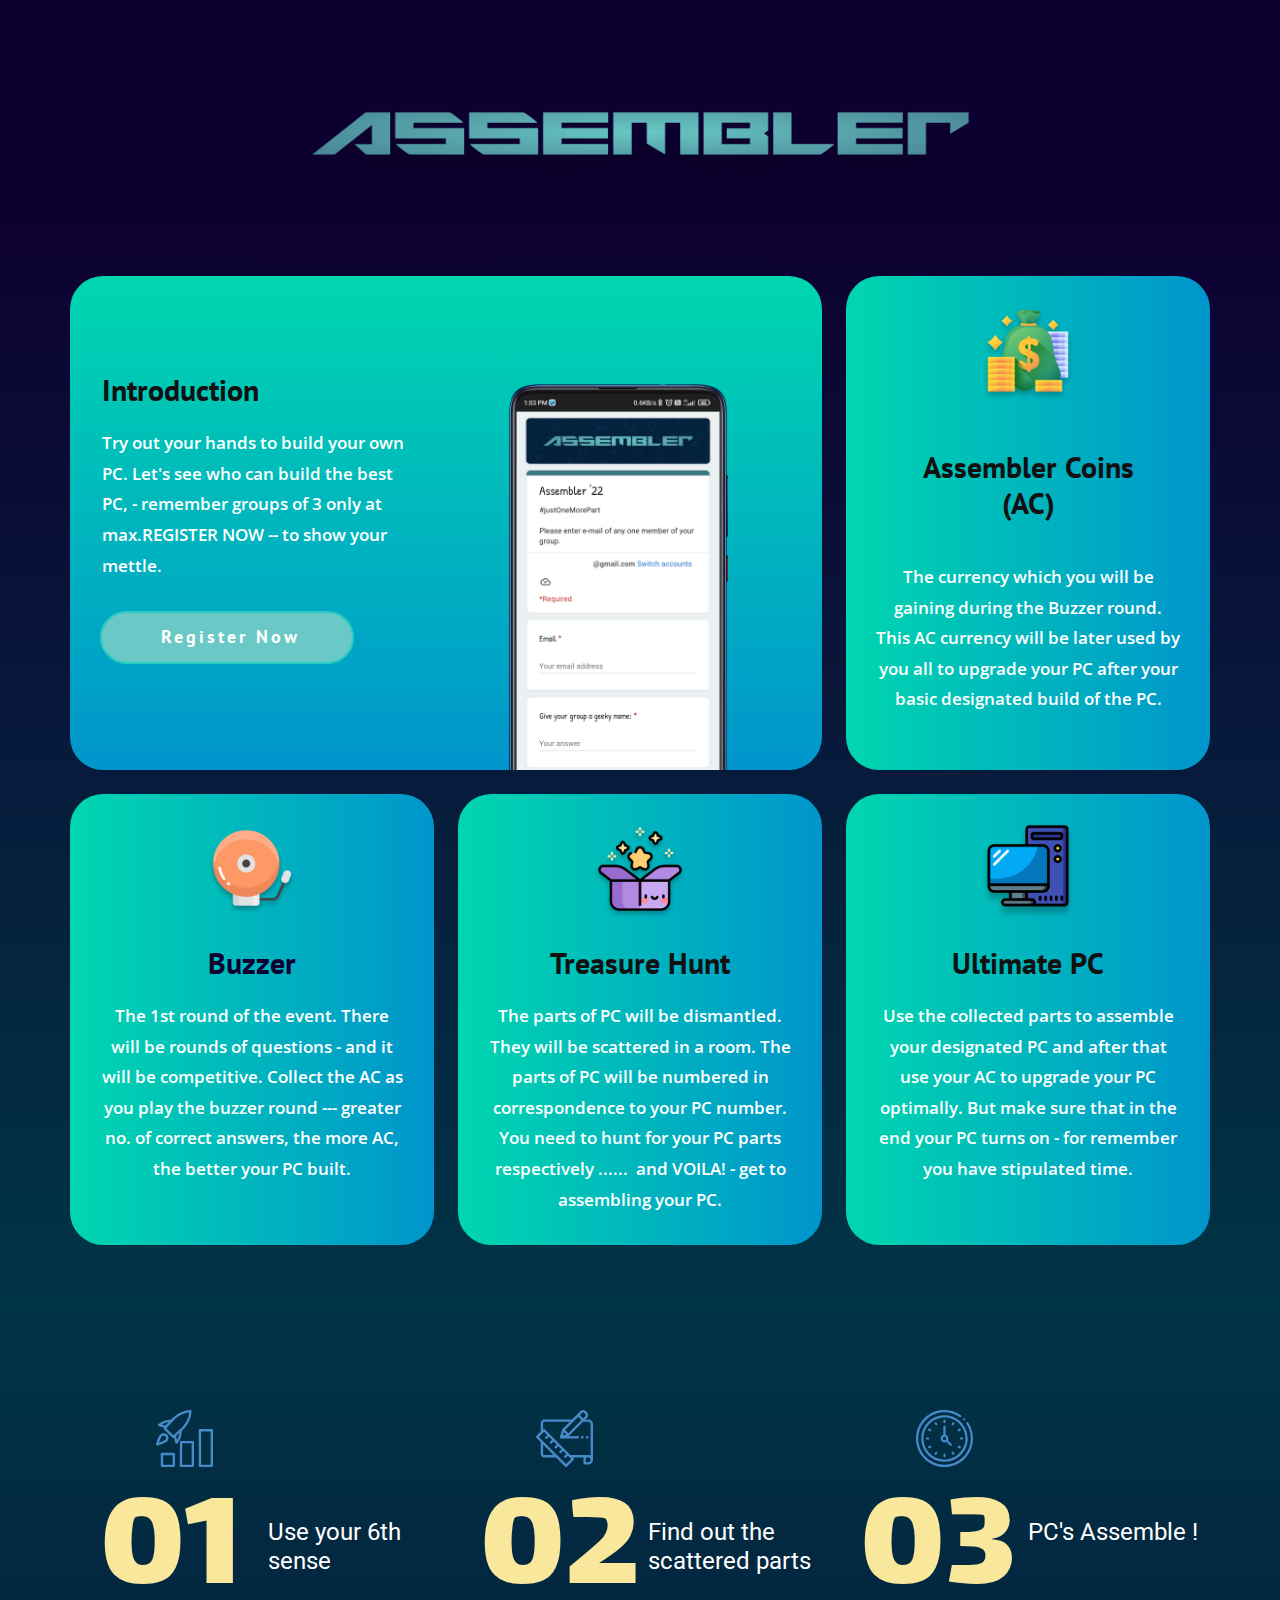
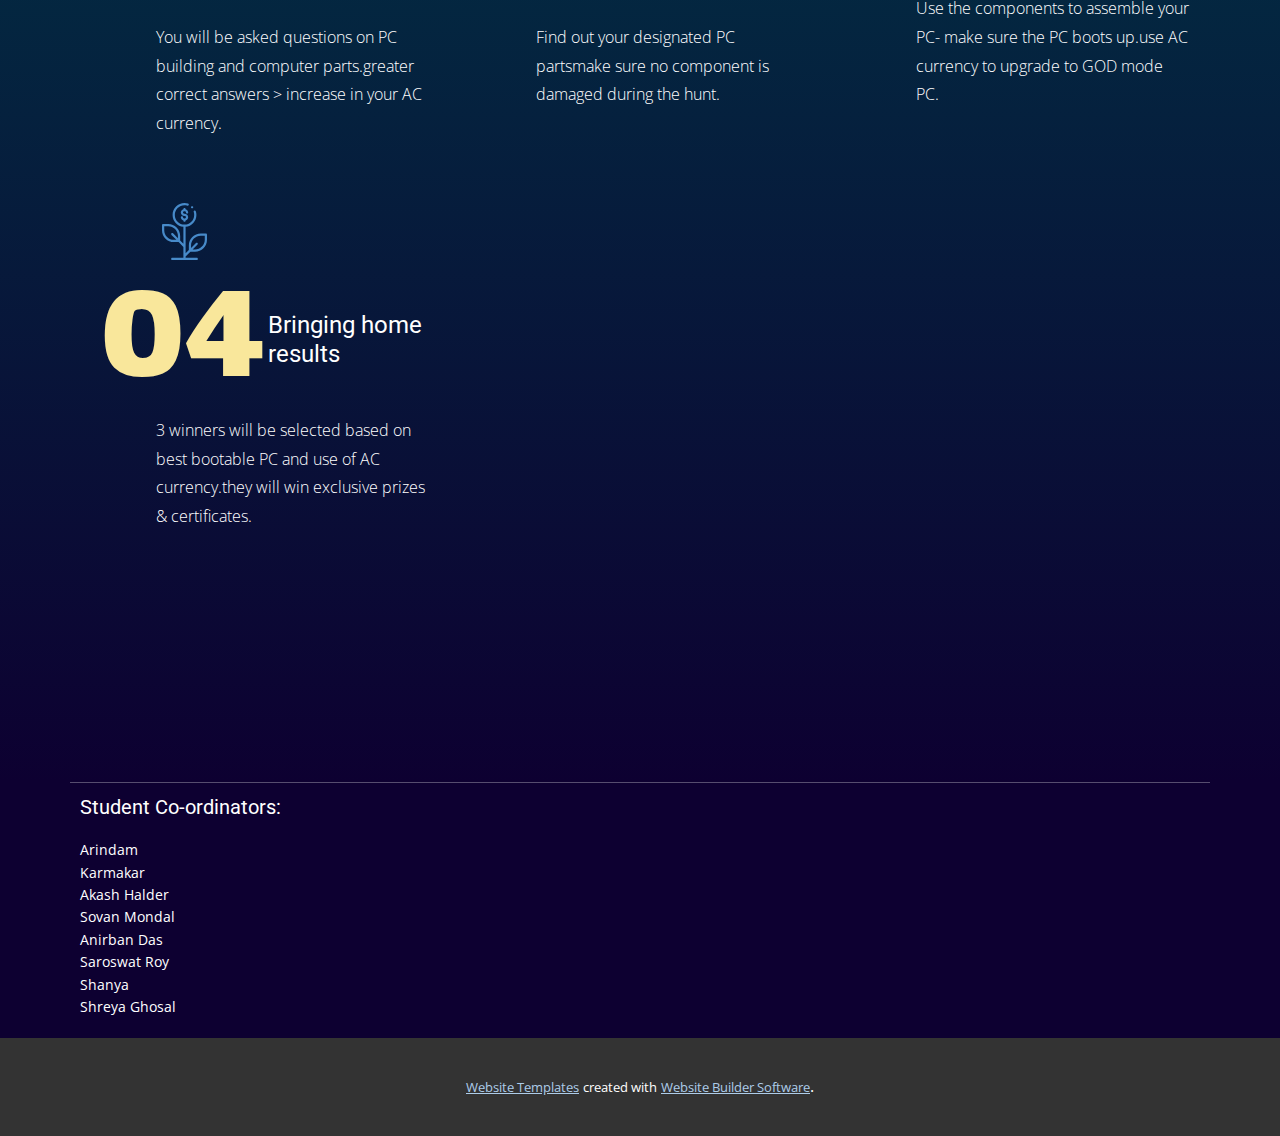
==== commit 0fb69ac2: "NA" ====
--- a/Assembler.html
+++ b/Assembler.html
@@ -7,11 +7,10 @@
     <meta name="description" content="">
     <meta name="page_type" content="np-template-header-footer-from-plugin">
     <title>Assembler</title>
-    <link rel="stylesheet" href="nicepage.css" media="screen">
+    <link rel="stylesheet" href="style.css" media="screen">
 <link rel="stylesheet" href="Assembler.css" media="screen">
     <script class="u-script" type="text/javascript" src="jquery.js" defer=""></script>
-    <script class="u-script" type="text/javascript" src="nicepage.js" defer=""></script>
-    <meta name="generator" content="Nicepage 4.7.1, nicepage.com">
+    <script class="u-script" type="text/javascript" src="index.js" defer=""></script>
     <link id="u-theme-google-font" rel="stylesheet" href="https://fonts.googleapis.com/css?family=Roboto:100,100i,300,300i,400,400i,500,500i,700,700i,900,900i|Open+Sans:300,300i,400,400i,500,500i,600,600i,700,700i,800,800i">
     <link id="u-page-google-font" rel="stylesheet" href="https://fonts.googleapis.com/css?family=PT+Sans:400,400i,700,700i|Lalezar:400">
     
@@ -28,7 +27,7 @@
     <meta property="og:type" content="website">
   </head>
   <body class="u-body u-xl-mode"><header class="u-clearfix u-custom-color-1 u-header u-header" id="sec-dd4f"><div class="u-clearfix u-sheet u-valign-bottom u-sheet-1">
-        <a href="https://nicepage.com" class="u-align-center u-image u-logo u-image-1" data-image-width="1600" data-image-height="254">
+        <a href="#" class="u-align-center u-image u-logo u-image-1" data-image-width="1600" data-image-height="254">
           <img src="images/unnamed.png" class="u-logo-image u-logo-image-1">
         </a>
       </div></header> 
@@ -218,7 +217,7 @@
         </div>
       </div></footer>
     <section class="u-backlink u-clearfix u-grey-80">
-      <a class="u-link" href="https://nicepage.com/website-templates" target="_blank">
+      <a class="u-link" href="#" target="_blank">
         <span>Website Templates</span>
       </a>
       <p class="u-text">
--- a/style.css
+++ b/style.css
@@ -0,0 +1,37392 @@
+/*begin-commonstyles library*//*!
+ * froala_editor v4.0.6 (https://www.froala.com/wysiwyg-editor)
+ * License https://froala.com/wysiwyg-editor/terms/
+ * Copyright 2014-2021 Froala Labs
+ */
+
+.fr-clearfix::after {
+  clear: both;
+  display: block;
+  content: "";
+  height: 0; }
+
+.fr-hide-by-clipping {
+  position: absolute;
+  width: 1px;
+  height: 1px;
+  padding: 0;
+  margin: -1px;
+  overflow: hidden;
+  clip: rect(0, 0, 0, 0);
+  border: 0; }
+
+.fr-view img.fr-rounded, .fr-view .fr-img-caption.fr-rounded img {
+  border-radius: 10px;
+  -moz-border-radius: 10px;
+  -webkit-border-radius: 10px;
+  -moz-background-clip: padding;
+  -webkit-background-clip: padding-box;
+  background-clip: padding-box; }
+
+.fr-view img.fr-shadow, .fr-view .fr-img-caption.fr-shadow img {
+  -webkit-box-shadow: 10px 10px 5px 0px #cccccc;
+  -moz-box-shadow: 10px 10px 5px 0px #cccccc;
+  box-shadow: 10px 10px 5px 0px #cccccc; }
+
+.fr-view img.fr-bordered, .fr-view .fr-img-caption.fr-bordered img {
+  border: solid 5px #CCC; }
+
+.fr-view img.fr-bordered {
+  -webkit-box-sizing: content-box;
+  -moz-box-sizing: content-box;
+  box-sizing: content-box; }
+
+.fr-view .fr-img-caption.fr-bordered img {
+  -webkit-box-sizing: border-box;
+  -moz-box-sizing: border-box;
+  box-sizing: border-box; }
+
+.fr-view {
+  word-wrap: break-word; }
+  .fr-view span[style~="color:"] a {
+    color: inherit; }
+  .fr-view strong {
+    font-weight: 700; }
+  .fr-view table[border='0'] td:not([class]), .fr-view table[border='0'] th:not([class]), .fr-view table[border='0'] td[class=""], .fr-view table[border='0'] th[class=""] {
+    border-width: 0px; }
+  .fr-view table {
+    border: none;
+    border-collapse: collapse;
+    empty-cells: show;
+    max-width: 100%; }
+    .fr-view table td {
+      min-width: 5px; }
+    .fr-view table.fr-dashed-borders td, .fr-view table.fr-dashed-borders th {
+      border-style: dashed; }
+    .fr-view table.fr-alternate-rows tbody tr:nth-child(2n) {
+      background: whitesmoke; }
+    .fr-view table td, .fr-view table th {
+      border: 1px solid #DDD; }
+      .fr-view table td:empty, .fr-view table th:empty {
+        height: 20px; }
+      .fr-view table td.fr-highlighted, .fr-view table th.fr-highlighted {
+        border: 1px double red; }
+      .fr-view table td.fr-thick, .fr-view table th.fr-thick {
+        border-width: 2px; }
+    .fr-view table th {
+      background: #ececec; }
+  .fr-view hr {
+    clear: both;
+    user-select: none;
+    -o-user-select: none;
+    -moz-user-select: none;
+    -khtml-user-select: none;
+    -webkit-user-select: none;
+    -ms-user-select: none;
+    break-after: always;
+    page-break-after: always; }
+  .fr-view .fr-file {
+    position: relative; }
+    .fr-view .fr-file::after {
+      position: relative;
+      content: "\1F4CE";
+      font-weight: normal; }
+  .fr-view pre {
+    white-space: pre-wrap;
+    word-wrap: break-word;
+    overflow: visible; }
+/*  .fr-view[dir="rtl"] blockquote {
+    border-left: none;
+    border-right: solid 2px #5E35B1;
+    margin-right: 0;
+    padding-right: 5px;
+    padding-left: 0; }
+    .fr-view[dir="rtl"] blockquote blockquote {
+      border-color: #00BCD4; }
+      .fr-view[dir="rtl"] blockquote blockquote blockquote {
+        border-color: #43A047; }
+  .fr-view blockquote {
+    border-left: solid 2px #5E35B1;
+    margin-left: 0;
+    padding-left: 5px;
+    color: #5E35B1; }
+    .fr-view blockquote blockquote {
+      border-color: #00BCD4;
+      color: #00BCD4; }
+      .fr-view blockquote blockquote blockquote {
+        border-color: #43A047;
+        color: #43A047; } */
+  .fr-view span.fr-emoticon {
+    font-weight: normal;
+    font-family: "Apple Color Emoji","Segoe UI Emoji","NotoColorEmoji","Segoe UI Symbol","Android Emoji","EmojiSymbols";
+    display: inline;
+    line-height: 0; }
+    .fr-view span.fr-emoticon.fr-emoticon-img {
+      background-repeat: no-repeat !important;
+      font-size: inherit;
+      height: 1em;
+      width: 1em;
+      min-height: 20px;
+      min-width: 20px;
+      display: inline-block;
+      margin: -.1em .1em .1em;
+      line-height: 1;
+      vertical-align: middle; }
+  .fr-view .fr-text-gray {
+    color: #AAA !important; }
+  .fr-view .fr-text-bordered {
+    border-top: solid 1px #222;
+    border-bottom: solid 1px #222;
+    padding: 10px 0; }
+  .fr-view .fr-text-spaced {
+    letter-spacing: 1px; }
+  .fr-view .fr-text-uppercase {
+    text-transform: uppercase; }
+  .fr-view .fr-class-highlighted {
+    background-color: #ffff00; }
+  .fr-view .fr-class-code {
+    border-color: #cccccc;
+    border-radius: 2px;
+    -moz-border-radius: 2px;
+    -webkit-border-radius: 2px;
+    -moz-background-clip: padding;
+    -webkit-background-clip: padding-box;
+    background-clip: padding-box;
+    background: #f5f5f5;
+    padding: 10px;
+    font-family: "Courier New", Courier, monospace; }
+  .fr-view .fr-class-transparency {
+    opacity: 0.5; }
+  .fr-view img {
+    position: relative;
+    max-width: 100%; }
+    .fr-view img.fr-dib {
+      margin: 10px auto;
+      display: block;
+      float: none;
+      vertical-align: top; }
+      .fr-view img.fr-dib.fr-fil {
+        margin-left: 0;
+        text-align: left; }
+      .fr-view img.fr-dib.fr-fir {
+        margin-right: 0;
+        text-align: right; }
+    .fr-view img.fr-dii {
+      display: inline-block;
+      float: none;
+      vertical-align: bottom;
+      margin-left: 5px;
+      margin-right: 5px;
+      max-width: calc(100% - (2 * 5px)); }
+      .fr-view img.fr-dii.fr-fil {
+        float: left;
+        margin: 10px 15px 10px 0;
+        max-width: calc(100% - 5px); }
+      .fr-view img.fr-dii.fr-fir {
+        float: right;
+        margin: 10px 0 10px 15px;
+        max-width: calc(100% - 5px); }
+  .fr-view span.fr-img-caption {
+    position: relative;
+    max-width: 100%; }
+    .fr-view span.fr-img-caption.fr-dib {
+      margin: 5px auto;
+      display: block;
+      float: none;
+      vertical-align: top; }
+      .fr-view span.fr-img-caption.fr-dib.fr-fil {
+        margin-left: 0;
+        text-align: left; }
+      .fr-view span.fr-img-caption.fr-dib.fr-fir {
+        margin-right: 0;
+        text-align: right; }
+    .fr-view span.fr-img-caption.fr-dii {
+      display: inline-block;
+      float: none;
+      vertical-align: bottom;
+      margin-left: 5px;
+      margin-right: 5px;
+      max-width: calc(100% - (2 * 5px)); }
+      .fr-view span.fr-img-caption.fr-dii.fr-fil {
+        float: left;
+        margin: 5px 5px 5px 0;
+        max-width: calc(100% - 5px); }
+      .fr-view span.fr-img-caption.fr-dii.fr-fir {
+        float: right;
+        margin: 5px 0 5px 5px;
+        max-width: calc(100% - 5px); }
+  .fr-view .fr-video {
+    text-align: center;
+    position: relative; }
+    .fr-view .fr-video.fr-rv {
+      padding-bottom: 56.25%;
+      padding-top: 30px;
+      height: 0;
+      overflow: hidden; }
+      .fr-view .fr-video.fr-rv > iframe, .fr-view .fr-video.fr-rv object, .fr-view .fr-video.fr-rv embed {
+        position: absolute !important;
+        top: 0;
+        left: 0;
+        width: 100%;
+        height: 100%; }
+    .fr-view .fr-video > * {
+      -webkit-box-sizing: content-box;
+      -moz-box-sizing: content-box;
+      box-sizing: content-box;
+      max-width: 100%;
+      border: none; }
+    .fr-view .fr-video.fr-dvb {
+      display: block;
+      clear: both; }
+      .fr-view .fr-video.fr-dvb.fr-fvl {
+        text-align: left; }
+      .fr-view .fr-video.fr-dvb.fr-fvr {
+        text-align: right; }
+    .fr-view .fr-video.fr-dvi {
+      display: inline-block; }
+      .fr-view .fr-video.fr-dvi.fr-fvl {
+        float: left; }
+      .fr-view .fr-video.fr-dvi.fr-fvr {
+        float: right; }
+  .fr-view a.fr-strong {
+    font-weight: 700; }
+  .fr-view a.fr-green {
+    color: green; }
+  .fr-view .fr-img-caption {
+    text-align: center; }
+    .fr-view .fr-img-caption .fr-img-wrap {
+      padding: 0;
+      margin: auto;
+      text-align: center;
+      width: 100%; }
+      .fr-view .fr-img-caption .fr-img-wrap a {
+        display: block; }
+      .fr-view .fr-img-caption .fr-img-wrap img {
+        display: block;
+        margin: auto;
+        width: 100%; }
+      .fr-view .fr-img-caption .fr-img-wrap > span {
+        margin: auto;
+        display: block;
+        padding: 5px 5px 10px;
+        font-size: 14px;
+        font-weight: initial;
+        -webkit-box-sizing: border-box;
+        -moz-box-sizing: border-box;
+        box-sizing: border-box;
+        -webkit-opacity: 0.9;
+        -moz-opacity: 0.9;
+        opacity: 0.9;
+        -ms-filter: "progid:DXImageTransform.Microsoft.Alpha(Opacity=0)";
+        width: 100%;
+        text-align: center; }
+  .fr-view button.fr-rounded, .fr-view input.fr-rounded, .fr-view textarea.fr-rounded {
+    border-radius: 10px;
+    -moz-border-radius: 10px;
+    -webkit-border-radius: 10px;
+    -moz-background-clip: padding;
+    -webkit-background-clip: padding-box;
+    background-clip: padding-box; }
+  .fr-view button.fr-large, .fr-view input.fr-large, .fr-view textarea.fr-large {
+    font-size: 24px; }
+
+/**
+ * Image style.
+ */
+a.fr-view.fr-strong {
+  font-weight: 700; }
+a.fr-view.fr-green {
+  color: green; }
+
+/**
+ * Link style.
+ */
+img.fr-view {
+  position: relative;
+  max-width: 100%; }
+  img.fr-view.fr-dib {
+    margin: 5px auto;
+    display: block;
+    float: none;
+    vertical-align: top; }
+    img.fr-view.fr-dib.fr-fil {
+      margin-left: 0;
+      text-align: left; }
+    img.fr-view.fr-dib.fr-fir {
+      margin-right: 0;
+      text-align: right; }
+  img.fr-view.fr-dii {
+    display: inline-block;
+    float: none;
+    vertical-align: bottom;
+    margin-left: 5px;
+    margin-right: 5px;
+    max-width: calc(100% - (2 * 5px)); }
+    img.fr-view.fr-dii.fr-fil {
+      float: left;
+      margin: 5px 5px 5px 0;
+      max-width: calc(100% - 5px); }
+    img.fr-view.fr-dii.fr-fir {
+      float: right;
+      margin: 5px 0 5px 5px;
+      max-width: calc(100% - 5px); }
+
+span.fr-img-caption.fr-view {
+  position: relative;
+  max-width: 100%; }
+  span.fr-img-caption.fr-view.fr-dib {
+    margin: 5px auto;
+    display: block;
+    float: none;
+    vertical-align: top; }
+    span.fr-img-caption.fr-view.fr-dib.fr-fil {
+      margin-left: 0;
+      text-align: left; }
+    span.fr-img-caption.fr-view.fr-dib.fr-fir {
+      margin-right: 0;
+      text-align: right; }
+  span.fr-img-caption.fr-view.fr-dii {
+    display: inline-block;
+    float: none;
+    vertical-align: bottom;
+    margin-left: 5px;
+    margin-right: 5px;
+    max-width: calc(100% - (2 * 5px)); }
+    span.fr-img-caption.fr-view.fr-dii.fr-fil {
+      float: left;
+      margin: 5px 5px 5px 0;
+      max-width: calc(100% - 5px); }
+    span.fr-img-caption.fr-view.fr-dii.fr-fir {
+      float: right;
+      margin: 5px 0 5px 5px;
+      max-width: calc(100% - 5px); }
+/*end-commonstyles library*/@charset "UTF-8";
+/*! normalize.css v4.1.1 | MIT License | github.com/necolas/normalize.css */
+html {
+  font-family: sans-serif;
+  -ms-text-size-adjust: 100%;
+  -webkit-text-size-adjust: 100%;
+}
+body {
+  margin: 0;
+}
+article,
+aside,
+details,
+figcaption,
+figure,
+footer,
+header,
+main,
+menu,
+nav,
+section,
+summary {
+  display: block;
+}
+audio,
+canvas,
+progress,
+video {
+  display: inline-block;
+}
+audio:not([controls]) {
+  display: none;
+  height: 0;
+}
+progress {
+  vertical-align: baseline;
+}
+template,
+[hidden] {
+  display: none;
+}
+a {
+  background-color: transparent;
+  -webkit-text-decoration-skip: objects;
+}
+a:active,
+a:hover {
+  outline-width: 0;
+}
+abbr[title] {
+  border-bottom: none;
+  text-decoration: underline;
+}
+b,
+strong {
+  font-weight: inherit;
+  font-weight: bold;
+}
+dfn {
+  font-style: italic;
+}
+h1 {
+  font-size: 2em;
+  margin: 0.67em 0;
+}
+mark {
+  background-color: #ff0;
+  color: #000;
+}
+small {
+  font-size: 80%;
+}
+sub,
+sup {
+  font-size: 75%;
+  line-height: 0;
+  position: relative;
+  vertical-align: baseline;
+}
+sub {
+  bottom: -0.25em;
+}
+sup {
+  top: -0.5em;
+}
+img {
+  border-style: none;
+}
+svg:not(:root) {
+  overflow: hidden;
+}
+code,
+kbd,
+pre,
+samp {
+  font-family: monospace,monospace;
+  font-size: 1em;
+}
+hr {
+  box-sizing: content-box;
+  height: 0;
+  overflow: visible;
+}
+button,
+input,
+optgroup,
+select,
+textarea {
+  color: inherit;
+  font: inherit;
+  margin: 0;
+}
+optgroup {
+  font-weight: 700;
+}
+button,
+input {
+  overflow: visible;
+}
+button,
+select {
+  text-transform: none;
+}
+button,
+html [type="button"],
+[type="reset"],
+[type="submit"] {
+  -webkit-appearance: button;
+}
+button::-moz-focus-inner,
+[type="button"]::-moz-focus-inner,
+[type="reset"]::-moz-focus-inner,
+[type="submit"]::-moz-focus-inner {
+  border-style: none;
+  padding: 0;
+}
+button:-moz-focusring,
+[type="button"]:-moz-focusring,
+[type="reset"]:-moz-focusring,
+[type="submit"]:-moz-focusring {
+  outline: 1px dotted ButtonText;
+}
+fieldset {
+  border: 1px solid silver;
+  margin: 0 2px;
+  padding: 0.35em 0.625em 0.75em;
+}
+legend {
+  box-sizing: border-box;
+  color: inherit;
+  display: table;
+  max-width: 100%;
+  padding: 0;
+  white-space: normal;
+}
+textarea {
+  overflow: auto;
+}
+[type="checkbox"],
+[type="radio"] {
+  box-sizing: border-box;
+  padding: 0;
+}
+[type="number"]::-webkit-inner-spin-button,
+[type="number"]::-webkit-outer-spin-button {
+  height: auto;
+}
+[type="search"] {
+  -webkit-appearance: textfield;
+  outline-offset: -2px;
+}
+[type="search"]::-webkit-search-cancel-button,
+[type="search"]::-webkit-search-decoration {
+  -webkit-appearance: none;
+}
+::-webkit-input-placeholder {
+  color: inherit;
+  opacity: 0.54;
+}
+::-webkit-file-upload-button {
+  -webkit-appearance: button;
+  font: inherit;
+}
+ul,
+ol {
+  padding-left: 20px;
+}
+/* Fade effect */
+/* Over effect */
+/* Slide effect */
+/* Over and Slide effect */
+/* Flip Left effect */
+/* Flip Right effect */
+/* Flip Top effect */
+/* Flip Bottom effect */
+/* Wobble Left effect */
+/* Wobble Right effect */
+/* Wobble top effect */
+/* Wobble bottom effect */
+/* Zoom and Rotate Effects */
+/* Utility */
+.u-over-slide {
+  position: absolute;
+  left: 0;
+  top: 0;
+  width: 100%;
+  height: 100%;
+}
+.u-background-effect {
+  overflow: hidden;
+}
+.u-background-effect ~ .u-container-layout {
+  cursor: pointer;
+}
+/* Fade effect */
+.u-effect-fade .u-over-slide {
+  opacity: 0;
+  transition: all 500ms ease;
+}
+.u-effect-fade:hover .u-over-slide,
+.u-effect-fade.u-effect-active .u-over-slide {
+  opacity: 1;
+}
+/* Over effect */
+.u-effect-over-left .u-over-slide {
+  transform: translate(-100%, 0);
+  transition: all 500ms ease;
+}
+.u-effect-over-left:hover .u-over-slide,
+.u-effect-over-left.u-effect-active .u-over-slide {
+  transform: translate(0, 0);
+}
+.u-effect-over-right .u-over-slide {
+  transform: translate(100%, 0);
+  transition: all 500ms ease;
+}
+.u-effect-over-right:hover .u-over-slide,
+.u-effect-over-right.u-effect-active .u-over-slide {
+  transform: translate(0, 0);
+}
+.u-effect-over-top .u-over-slide {
+  transform: translate(0, -100%);
+  transition: all 500ms ease;
+}
+.u-effect-over-top:hover .u-over-slide,
+.u-effect-over-top.u-effect-active .u-over-slide {
+  transform: translate(0, 0);
+}
+.u-effect-over-bottom .u-over-slide {
+  transform: translate(0, 100%);
+  transition: all 500ms ease;
+}
+.u-effect-over-bottom:hover .u-over-slide,
+.u-effect-over-bottom.u-effect-active .u-over-slide {
+  transform: translate(0, 0);
+}
+.u-effect-over-topleft .u-over-slide {
+  transform: translate(-100%, -100%);
+  transition: all 500ms ease;
+}
+.u-effect-over-topleft:hover .u-over-slide,
+.u-effect-over-topleft.u-effect-active .u-over-slide {
+  transform: translate(0, 0);
+}
+.u-effect-over-topright .u-over-slide {
+  transform: translate(100%, -100%);
+  transition: all 500ms ease;
+}
+.u-effect-over-topright:hover .u-over-slide,
+.u-effect-over-topright.u-effect-active .u-over-slide {
+  transform: translate(0, 0);
+}
+.u-effect-over-bottomleft .u-over-slide {
+  transform: translate(-100%, 100%);
+  transition: all 500ms ease;
+}
+.u-effect-over-bottomleft:hover .u-over-slide,
+.u-effect-over-bottomleft.u-effect-active .u-over-slide {
+  transform: translate(0, 0);
+}
+.u-effect-over-bottomright .u-over-slide {
+  transform: translate(100%, 100%);
+  transition: all 500ms ease;
+}
+.u-effect-over-bottomright:hover .u-over-slide,
+.u-effect-over-bottomright.u-effect-active .u-over-slide {
+  transform: translate(0, 0);
+}
+/* Slide effect */
+.u-effect-slide-left .u-over-slide {
+  transform: translate(-100%, 0);
+  transition: all 500ms ease;
+}
+.u-effect-slide-left:hover .u-over-slide,
+.u-effect-slide-left.u-effect-active .u-over-slide {
+  transform: translate(0, 0);
+}
+.u-effect-slide-left .u-back-slide {
+  transition: all 500ms ease;
+}
+.u-effect-slide-left:hover .u-back-slide,
+.u-effect-slide-left.u-effect-active .u-back-slide {
+  transform: translate(100%, 0);
+}
+.u-effect-slide-right .u-over-slide {
+  transform: translate(100%, 0);
+  transition: all 500ms ease;
+}
+.u-effect-slide-right:hover .u-over-slide,
+.u-effect-slide-right.u-effect-active .u-over-slide {
+  transform: translate(0, 0);
+}
+.u-effect-slide-right .u-back-slide {
+  transition: all 500ms ease;
+}
+.u-effect-slide-right:hover .u-back-slide,
+.u-effect-slide-right.u-effect-active .u-back-slide {
+  transform: translate(-100%, 0);
+}
+.u-effect-slide-top .u-over-slide {
+  transform: translate(0, -100%);
+  transition: all 500ms ease;
+}
+.u-effect-slide-top:hover .u-over-slide,
+.u-effect-slide-top.u-effect-active .u-over-slide {
+  transform: translate(0, 0);
+}
+.u-effect-slide-top .u-back-slide {
+  transition: all 500ms ease;
+}
+.u-effect-slide-top:hover .u-back-slide,
+.u-effect-slide-top.u-effect-active .u-back-slide {
+  transform: translate(0, 100%);
+}
+.u-effect-slide-bottom .u-over-slide {
+  transform: translate(0, 100%);
+  transition: all 500ms ease;
+}
+.u-effect-slide-bottom:hover .u-over-slide,
+.u-effect-slide-bottom.u-effect-active .u-over-slide {
+  transform: translate(0, 0);
+}
+.u-effect-slide-bottom .u-back-slide {
+  transition: all 500ms ease;
+}
+.u-effect-slide-bottom:hover .u-back-slide,
+.u-effect-slide-bottom.u-effect-active .u-back-slide {
+  transform: translate(0, -100%);
+}
+.u-effect-slide-topleft .u-over-slide {
+  transform: translate(-100%, -100%);
+  transition: all 500ms ease;
+}
+.u-effect-slide-topleft:hover .u-over-slide,
+.u-effect-slide-topleft.u-effect-active .u-over-slide {
+  transform: translate(0, 0);
+}
+.u-effect-slide-topleft .u-back-slide {
+  transition: all 500ms ease;
+}
+.u-effect-slide-topleft:hover .u-back-slide,
+.u-effect-slide-topleft.u-effect-active .u-back-slide {
+  transform: translate(100%, 100%);
+}
+.u-effect-slide-topright .u-over-slide {
+  transform: translate(100%, -100%);
+  transition: all 500ms ease;
+}
+.u-effect-slide-topright:hover .u-over-slide,
+.u-effect-slide-topright.u-effect-active .u-over-slide {
+  transform: translate(0, 0);
+}
+.u-effect-slide-topright .u-back-slide {
+  transition: all 500ms ease;
+}
+.u-effect-slide-topright:hover .u-back-slide,
+.u-effect-slide-topright.u-effect-active .u-back-slide {
+  transform: translate(-100%, 100%);
+}
+.u-effect-slide-bottomleft .u-over-slide {
+  transform: translate(-100%, 100%);
+  transition: all 500ms ease;
+}
+.u-effect-slide-bottomleft:hover .u-over-slide,
+.u-effect-slide-bottomleft.u-effect-active .u-over-slide {
+  transform: translate(0, 0);
+}
+.u-effect-slide-bottomleft .u-back-slide {
+  transition: all 500ms ease;
+}
+.u-effect-slide-bottomleft:hover .u-back-slide,
+.u-effect-slide-bottomleft.u-effect-active .u-back-slide {
+  transform: translate(100%, -100%);
+}
+.u-effect-slide-bottomright .u-over-slide {
+  transform: translate(100%, 100%);
+  transition: all 500ms ease;
+}
+.u-effect-slide-bottomright:hover .u-over-slide,
+.u-effect-slide-bottomright.u-effect-active .u-over-slide {
+  transform: translate(0, 0);
+}
+.u-effect-slide-bottomright .u-back-slide {
+  transition: all 500ms ease;
+}
+.u-effect-slide-bottomright:hover .u-back-slide,
+.u-effect-slide-bottomright.u-effect-active .u-back-slide {
+  transform: translate(-100%, -100%);
+}
+/* Flip */
+.u-effect-flip-left,
+.u-effect-flip-left .u-slidesWrapper {
+  perspective: 300px;
+}
+.u-effect-flip-left .u-over-slide {
+  opacity: 0;
+  transform: rotateY(180deg);
+  transform-origin: center left;
+  transition: transform 500ms ease, transform-origin 500ms ease, opacity 0ms ease 500ms;
+}
+.u-effect-flip-left:hover .u-over-slide,
+.u-effect-flip-left.u-effect-active .u-over-slide {
+  opacity: 1;
+  transform: rotateY(0deg);
+  transition: transform 500ms ease, transform-origin 500ms ease;
+}
+.u-effect-flip-right,
+.u-effect-flip-right .u-slidesWrapper {
+  perspective: 300px;
+}
+.u-effect-flip-right .u-over-slide {
+  opacity: 0;
+  transform: rotateY(-180deg);
+  transform-origin: center right;
+  transition: transform 500ms ease, transform-origin 500ms ease, opacity 0ms ease 500ms;
+}
+.u-effect-flip-right:hover .u-over-slide,
+.u-effect-flip-right.u-effect-active .u-over-slide {
+  opacity: 1;
+  transform: rotateY(0deg);
+  transition: transform 500ms ease, transform-origin 500ms ease;
+}
+.u-effect-flip-top,
+.u-effect-flip-top .u-slidesWrapper {
+  perspective: 300px;
+}
+.u-effect-flip-top .u-over-slide {
+  opacity: 0;
+  transform: rotateX(-180deg);
+  transform-origin: center top;
+  transition: transform 500ms ease, transform-origin 500ms ease, opacity 0ms ease 500ms;
+}
+.u-effect-flip-top:hover .u-over-slide,
+.u-effect-flip-top.u-effect-active .u-over-slide {
+  opacity: 1;
+  transform: rotateX(0deg);
+  transition: transform 500ms ease, transform-origin 500ms ease;
+}
+.u-effect-flip-bottom,
+.u-effect-flip-bottom .u-slidesWrapper {
+  perspective: 300px;
+}
+.u-effect-flip-bottom .u-over-slide {
+  opacity: 0;
+  transform: rotateX(180deg);
+  transform-origin: center bottom;
+  transition: transform 500ms ease, transform-origin 500ms ease, opacity 0ms ease 500ms;
+}
+.u-effect-flip-bottom:hover .u-over-slide,
+.u-effect-flip-bottom.u-effect-active .u-over-slide {
+  opacity: 1;
+  transform: rotateX(0deg);
+  transition: transform 500ms ease, transform-origin 500ms ease;
+}
+/* Wooble */
+.u-effect-wobble-left,
+.u-effect-wobble-left .u-slidesWrapper {
+  perspective: 300px;
+}
+.u-effect-wobble-left .u-over-slide {
+  opacity: 0;
+  transform: rotateY(130deg);
+  transform-origin: center left;
+  transition: transform 500ms ease, transform-origin 500ms ease, opacity 0ms ease 500ms;
+}
+.u-effect-wobble-left:hover .u-over-slide,
+.u-effect-wobble-left.u-effect-active .u-over-slide {
+  opacity: 1;
+  transform: rotateY(0deg);
+  transform-origin: center right;
+  transition: transform 500ms ease, transform-origin 500ms ease;
+}
+.u-effect-wobble-right,
+.u-effect-wobble-right .u-slidesWrapper {
+  perspective: 300px;
+}
+.u-effect-wobble-right .u-over-slide {
+  opacity: 0;
+  transform: rotateY(-130deg);
+  transform-origin: center right;
+  transition: transform 500ms ease, transform-origin 500ms ease, opacity 0ms ease 500ms;
+}
+.u-effect-wobble-right:hover .u-over-slide,
+.u-effect-wobble-right.u-effect-active .u-over-slide {
+  opacity: 1;
+  transform: rotateY(0deg);
+  transform-origin: center left;
+  transition: transform 500ms ease, transform-origin 500ms ease;
+}
+.u-effect-wobble-top,
+.u-effect-wobble-top .u-slidesWrapper {
+  perspective: 300px;
+}
+.u-effect-wobble-top .u-over-slide {
+  opacity: 0;
+  transform: rotateX(-130deg);
+  transform-origin: center top;
+  transition: transform 500ms ease, transform-origin 500ms ease, opacity 0ms ease 500ms;
+}
+.u-effect-wobble-top:hover .u-over-slide,
+.u-effect-wobble-top.u-effect-active .u-over-slide {
+  opacity: 1;
+  transform: rotateX(0deg);
+  transform-origin: center bottom;
+  transition: transform 500ms ease, transform-origin 500ms ease;
+}
+.u-effect-wobble-bottom,
+.u-effect-wobble-bottom .u-slidesWrapper {
+  perspective: 300px;
+}
+.u-effect-wobble-bottom .u-over-slide {
+  opacity: 0;
+  transform: rotateX(130deg);
+  transform-origin: center bottom;
+  transition: transform 500ms ease, transform-origin 500ms ease, opacity 0ms ease 500ms;
+}
+.u-effect-wobble-bottom:hover .u-over-slide,
+.u-effect-wobble-bottom.u-effect-active .u-over-slide {
+  opacity: 1;
+  transform: rotateX(0deg);
+  transform-origin: center top;
+  transition: transform 500ms ease, transform-origin 500ms ease;
+}
+/* Zoom */
+.u-effect-zoom .u-over-slide {
+  transition: transform 500ms ease;
+  transform: scale(0, 0);
+}
+.u-effect-zoom:hover .u-over-slide,
+.u-effect-zoom.u-effect-active .u-over-slide {
+  transform: scale(1, 1);
+}
+.u-effect-hover-zoom .u-back-slide,
+.u-effect-hover-zoom .u-background-effect-image {
+  transition: transform 500ms ease;
+  transform: scale(1);
+}
+.u-effect-hover-zoom:hover .u-back-slide,
+.u-effect-hover-zoom:hover .u-background-effect-image,
+.u-effect-hover-zoom.u-effect-active .u-back-slide,
+.u-effect-hover-zoom.u-effect-active .u-background-effect-image {
+  transform: scale(var(--effect-scale));
+}
+.u-effect-hover-zoomOut .u-back-slide,
+.u-effect-hover-zoomOut .u-background-effect-image {
+  transition: transform 500ms ease;
+  transform: scale(var(--effect-scale));
+}
+.u-effect-hover-zoomOut:hover .u-back-slide,
+.u-effect-hover-zoomOut:hover .u-background-effect-image,
+.u-effect-hover-zoomOut.u-effect-active .u-back-slide,
+.u-effect-hover-zoomOut.u-effect-active .u-background-effect-image {
+  transform: scale(1);
+}
+.u-effect-hover-liftUp > .u-background-effect {
+  overflow: visible;
+}
+.u-effect-hover-liftUp .u-back-slide,
+.u-effect-hover-liftUp .u-background-effect-image {
+  transition: transform 500ms ease;
+  transform: scale(1);
+}
+.u-effect-hover-liftUp:hover .u-back-slide,
+.u-effect-hover-liftUp.u-effect-active .u-back-slide,
+.u-effect-hover-liftUp:hover .u-background-effect-image,
+.u-effect-hover-liftUp.u-effect-active .u-background-effect-image {
+  transform: scale(var(--effect-scale));
+  z-index: 1;
+}
+.u-effect-hover-liftUp:hover > .u-container-layout {
+  z-index: 2;
+}
+.u-effect-zoom-rotate .u-over-slide {
+  transition: transform 500ms ease;
+  transform: rotate(0deg) scale(0, 0);
+}
+.u-effect-zoom-rotate:hover .u-over-slide,
+.u-effect-zoom-rotate.u-effect-active .u-over-slide {
+  transform: rotate(360deg) scale(1, 1);
+}
+.u-effect-zoom-rotateX .u-over-slide {
+  transition: transform 500ms ease;
+  transform: rotateX(0deg) scale(0, 0);
+}
+.u-effect-zoom-rotateX:hover .u-over-slide,
+.u-effect-zoom-rotateX.u-effect-active .u-over-slide {
+  transform: rotateX(360deg) scale(1, 1);
+}
+.u-effect-zoom-rotateY .u-over-slide {
+  transition: transform 500ms ease;
+  transform: rotateY(0deg) scale(0, 0);
+}
+.u-effect-zoom-rotateY:hover .u-over-slide,
+.u-effect-zoom-rotateY.u-effect-active .u-over-slide {
+  transform: rotateY(360deg) scale(1, 1);
+}
+.u-effect-hover-slide .u-back-image,
+.u-effect-hover-slide .u-background-effect-image {
+  transition-duration: 500ms;
+  transition-timing-function: ease;
+  transition-property: left, right, top, bottom;
+}
+.u-effect-hover-slide .u-effect-hover-slide-direction-right {
+  left: auto;
+}
+.u-effect-hover-slide .u-effect-hover-slide-direction-up {
+  top: auto;
+}
+.u-effect-hover-slide:hover .u-back-image.u-effect-hover-slide-direction-left,
+.u-effect-hover-slide:hover .u-background-effect-image.u-effect-hover-slide-direction-left,
+.u-effect-hover-slide.u-effect-active .u-back-image.u-effect-hover-slide-direction-left,
+.u-effect-hover-slide.u-effect-active .u-background-effect-image.u-effect-hover-slide-direction-left {
+  left: 0 !important;
+}
+.u-effect-hover-slide:hover .u-back-image.u-effect-hover-slide-direction-right,
+.u-effect-hover-slide:hover .u-background-effect-image.u-effect-hover-slide-direction-right,
+.u-effect-hover-slide.u-effect-active .u-back-image.u-effect-hover-slide-direction-right,
+.u-effect-hover-slide.u-effect-active .u-background-effect-image.u-effect-hover-slide-direction-right {
+  right: 0 !important;
+}
+.u-effect-hover-slide:hover .u-back-image.u-effect-hover-slide-direction-up,
+.u-effect-hover-slide:hover .u-background-effect-image.u-effect-hover-slide-direction-up,
+.u-effect-hover-slide.u-effect-active .u-back-image.u-effect-hover-slide-direction-up,
+.u-effect-hover-slide.u-effect-active .u-background-effect-image.u-effect-hover-slide-direction-up {
+  bottom: 0 !important;
+}
+.u-effect-hover-slide:hover .u-back-image.u-effect-hover-slide-direction-down,
+.u-effect-hover-slide:hover .u-background-effect-image.u-effect-hover-slide-direction-down,
+.u-effect-hover-slide.u-effect-active .u-back-image.u-effect-hover-slide-direction-down,
+.u-effect-hover-slide.u-effect-active .u-background-effect-image.u-effect-hover-slide-direction-down {
+  top: 0 !important;
+}
+.u-btn {
+  /*display: inline-block;*/
+  display: table;
+  /*TODO maye need another solution for negative marin*/
+  cursor: pointer;
+  color: inherit;
+  font-size: inherit;
+  font-family: inherit;
+  line-height: inherit;
+  letter-spacing: inherit;
+  text-transform: inherit;
+  font-style: inherit;
+  font-weight: inherit;
+  text-decoration: none;
+  border: 0 none transparent;
+  outline-width: 0;
+  background-color: transparent;
+  margin: 0;
+  -webkit-text-decoration-skip: objects;
+  font-style: initial;
+  white-space: nowrap;
+  -webkit-user-select: none;
+      -ms-user-select: none;
+          user-select: none;
+  vertical-align: middle;
+  text-align: center;
+  padding: 10px 30px;
+  border-radius: 0;
+  align-self: flex-start;
+}
+.u-btn:focus,
+.u-btn:active:focus,
+.u-btn.active:focus {
+  outline: thin dotted;
+  outline: 5px auto -webkit-focus-ring-color;
+  outline-offset: -2px;
+}
+.u-btn:hover,
+.u-btn:focus {
+  text-decoration: none;
+}
+.u-btn:active,
+.u-btn.active {
+  outline: 0;
+  background-image: none;
+}
+.u-btn.disabled,
+.u-btn[disabled] {
+  opacity: 0.6;
+}
+.u-btn-circle {
+  border-radius: 50%;
+}
+.u-btn-rectangle {
+  border-radius: 0 !important;
+}
+.u-text a,
+.u-post-content a,
+.u-tab-item a,
+.u-nav-item a {
+  font-size: inherit;
+  font-family: inherit;
+  line-height: inherit;
+  letter-spacing: inherit;
+  text-transform: inherit;
+}
+.u-text:not(ul):not(ol):not(p):not(.u-post-content):not(.u-block-content):not(.u-product-desc):not(.u-cart-block-content):not(.u-checkout-block-content) a {
+  color: inherit;
+}
+.u-text:not(ul):not(ol):not(p):not(.u-post-content):not(.u-block-content):not(.u-product-desc):not(.u-cart-block-content):not(.u-checkout-block-content) a,
+.u-text:not(ul):not(ol):not(p):not(.u-post-content):not(.u-block-content):not(.u-product-desc):not(.u-cart-block-content):not(.u-checkout-block-content) a:hover {
+  text-decoration: none;
+}
+.u-link,
+a {
+  border-top-width: 0;
+  border-left-width: 0;
+  border-right-width: 0;
+}
+.u-link {
+  display: table;
+  border-style: solid;
+  border-bottom-width: 0;
+  white-space: nowrap;
+  align-self: flex-start;
+}
+.u-link,
+.u-link:hover,
+.u-link:focus {
+  text-decoration: none;
+}
+.u-link:focus,
+.u-link:active:focus,
+.u-link.active:focus {
+  outline: thin dotted;
+  outline: 5px auto -webkit-focus-ring-color;
+  outline-offset: -2px;
+}
+.u-underline,
+.u-underline:hover {
+  text-decoration: underline;
+  border-bottom-width: 0;
+}
+.u-no-underline,
+.u-no-underline:hover {
+  text-decoration: none;
+  border-bottom-width: 0;
+}
+.u-block-content > :first-child,
+.u-product-desc > :first-child,
+.u-product-tab-pane > :first-child,
+.u-post-content > :first-child {
+  margin-top: 0;
+}
+.u-block-content > :last-child,
+.u-product-desc > :last-child,
+.u-product-tab-pane > :last-child,
+.u-post-content > :last-child {
+  margin-bottom: 0;
+}
+.u-block-content p,
+.u-product-desc p,
+.u-product-tab-pane p,
+.u-post-content p {
+  text-decoration: inherit !important;
+  color: inherit !important;
+  font-style: inherit !important;
+  font-size: inherit !important;
+  font-weight: inherit !important;
+  font-family: inherit !important;
+  line-height: inherit !important;
+  letter-spacing: inherit !important;
+  text-transform: inherit !important;
+}
+.u-logo {
+  color: inherit;
+  font-size: inherit;
+  font-family: inherit;
+  line-height: inherit;
+  letter-spacing: inherit;
+  text-transform: inherit;
+  font-style: inherit;
+  font-weight: inherit;
+  text-decoration: none;
+  border: 0 none transparent;
+  outline-width: 0;
+  background-color: transparent;
+  margin: 0;
+  -webkit-text-decoration-skip: objects;
+}
+.u-image.u-logo {
+  display: table;
+  white-space: nowrap;
+}
+.u-image.u-logo img {
+  display: block;
+}
+.u-form-horizontal {
+  display: flex;
+  flex-flow: row;
+  align-items: center;
+  flex-grow: 1;
+}
+.u-input {
+  display: block;
+  width: 100%;
+  padding: 10px 12px;
+  background-image: none;
+  background-clip: padding-box;
+  border: none;
+  border-radius: 3px;
+  transition: border-color ease-in-out 0.15s, box-shadow ease-in-out 0.15s;
+  background-color: transparent;
+  color: inherit;
+  height: auto;
+}
+.u-form-horizontal .u-form-group:not(.u-label-top) label,
+.u-form-horizontal .u-form-group:not(.u-label-top) input,
+.u-form-horizontal .u-form-select-wrapper,
+.u-form-horizontal .u-form-radio-button-wrapper {
+  display: flex;
+  align-items: center;
+  justify-content: center;
+  margin-bottom: 0;
+  flex-grow: 1;
+}
+.u-form-vertical {
+  display: flex;
+  flex-wrap: wrap;
+  align-items: flex-end;
+}
+.u-form-vertical.u-form-spacing-50 {
+  margin-left: -50px;
+  width: calc(100% +  50px);
+}
+.u-form-vertical.u-form-spacing-50 .u-form-group {
+  margin-bottom: 50px;
+  padding-left: 50px;
+}
+.u-form-vertical.u-form-spacing-49 {
+  margin-left: -49px;
+  width: calc(100% +  49px);
+}
+.u-form-vertical.u-form-spacing-49 .u-form-group {
+  margin-bottom: 49px;
+  padding-left: 49px;
+}
+.u-form-vertical.u-form-spacing-48 {
+  margin-left: -48px;
+  width: calc(100% +  48px);
+}
+.u-form-vertical.u-form-spacing-48 .u-form-group {
+  margin-bottom: 48px;
+  padding-left: 48px;
+}
+.u-form-vertical.u-form-spacing-47 {
+  margin-left: -47px;
+  width: calc(100% +  47px);
+}
+.u-form-vertical.u-form-spacing-47 .u-form-group {
+  margin-bottom: 47px;
+  padding-left: 47px;
+}
+.u-form-vertical.u-form-spacing-46 {
+  margin-left: -46px;
+  width: calc(100% +  46px);
+}
+.u-form-vertical.u-form-spacing-46 .u-form-group {
+  margin-bottom: 46px;
+  padding-left: 46px;
+}
+.u-form-vertical.u-form-spacing-45 {
+  margin-left: -45px;
+  width: calc(100% +  45px);
+}
+.u-form-vertical.u-form-spacing-45 .u-form-group {
+  margin-bottom: 45px;
+  padding-left: 45px;
+}
+.u-form-vertical.u-form-spacing-44 {
+  margin-left: -44px;
+  width: calc(100% +  44px);
+}
+.u-form-vertical.u-form-spacing-44 .u-form-group {
+  margin-bottom: 44px;
+  padding-left: 44px;
+}
+.u-form-vertical.u-form-spacing-43 {
+  margin-left: -43px;
+  width: calc(100% +  43px);
+}
+.u-form-vertical.u-form-spacing-43 .u-form-group {
+  margin-bottom: 43px;
+  padding-left: 43px;
+}
+.u-form-vertical.u-form-spacing-42 {
+  margin-left: -42px;
+  width: calc(100% +  42px);
+}
+.u-form-vertical.u-form-spacing-42 .u-form-group {
+  margin-bottom: 42px;
+  padding-left: 42px;
+}
+.u-form-vertical.u-form-spacing-41 {
+  margin-left: -41px;
+  width: calc(100% +  41px);
+}
+.u-form-vertical.u-form-spacing-41 .u-form-group {
+  margin-bottom: 41px;
+  padding-left: 41px;
+}
+.u-form-vertical.u-form-spacing-40 {
+  margin-left: -40px;
+  width: calc(100% +  40px);
+}
+.u-form-vertical.u-form-spacing-40 .u-form-group {
+  margin-bottom: 40px;
+  padding-left: 40px;
+}
+.u-form-vertical.u-form-spacing-39 {
+  margin-left: -39px;
+  width: calc(100% +  39px);
+}
+.u-form-vertical.u-form-spacing-39 .u-form-group {
+  margin-bottom: 39px;
+  padding-left: 39px;
+}
+.u-form-vertical.u-form-spacing-38 {
+  margin-left: -38px;
+  width: calc(100% +  38px);
+}
+.u-form-vertical.u-form-spacing-38 .u-form-group {
+  margin-bottom: 38px;
+  padding-left: 38px;
+}
+.u-form-vertical.u-form-spacing-37 {
+  margin-left: -37px;
+  width: calc(100% +  37px);
+}
+.u-form-vertical.u-form-spacing-37 .u-form-group {
+  margin-bottom: 37px;
+  padding-left: 37px;
+}
+.u-form-vertical.u-form-spacing-36 {
+  margin-left: -36px;
+  width: calc(100% +  36px);
+}
+.u-form-vertical.u-form-spacing-36 .u-form-group {
+  margin-bottom: 36px;
+  padding-left: 36px;
+}
+.u-form-vertical.u-form-spacing-35 {
+  margin-left: -35px;
+  width: calc(100% +  35px);
+}
+.u-form-vertical.u-form-spacing-35 .u-form-group {
+  margin-bottom: 35px;
+  padding-left: 35px;
+}
+.u-form-vertical.u-form-spacing-34 {
+  margin-left: -34px;
+  width: calc(100% +  34px);
+}
+.u-form-vertical.u-form-spacing-34 .u-form-group {
+  margin-bottom: 34px;
+  padding-left: 34px;
+}
+.u-form-vertical.u-form-spacing-33 {
+  margin-left: -33px;
+  width: calc(100% +  33px);
+}
+.u-form-vertical.u-form-spacing-33 .u-form-group {
+  margin-bottom: 33px;
+  padding-left: 33px;
+}
+.u-form-vertical.u-form-spacing-32 {
+  margin-left: -32px;
+  width: calc(100% +  32px);
+}
+.u-form-vertical.u-form-spacing-32 .u-form-group {
+  margin-bottom: 32px;
+  padding-left: 32px;
+}
+.u-form-vertical.u-form-spacing-31 {
+  margin-left: -31px;
+  width: calc(100% +  31px);
+}
+.u-form-vertical.u-form-spacing-31 .u-form-group {
+  margin-bottom: 31px;
+  padding-left: 31px;
+}
+.u-form-vertical.u-form-spacing-30 {
+  margin-left: -30px;
+  width: calc(100% +  30px);
+}
+.u-form-vertical.u-form-spacing-30 .u-form-group {
+  margin-bottom: 30px;
+  padding-left: 30px;
+}
+.u-form-vertical.u-form-spacing-29 {
+  margin-left: -29px;
+  width: calc(100% +  29px);
+}
+.u-form-vertical.u-form-spacing-29 .u-form-group {
+  margin-bottom: 29px;
+  padding-left: 29px;
+}
+.u-form-vertical.u-form-spacing-28 {
+  margin-left: -28px;
+  width: calc(100% +  28px);
+}
+.u-form-vertical.u-form-spacing-28 .u-form-group {
+  margin-bottom: 28px;
+  padding-left: 28px;
+}
+.u-form-vertical.u-form-spacing-27 {
+  margin-left: -27px;
+  width: calc(100% +  27px);
+}
+.u-form-vertical.u-form-spacing-27 .u-form-group {
+  margin-bottom: 27px;
+  padding-left: 27px;
+}
+.u-form-vertical.u-form-spacing-26 {
+  margin-left: -26px;
+  width: calc(100% +  26px);
+}
+.u-form-vertical.u-form-spacing-26 .u-form-group {
+  margin-bottom: 26px;
+  padding-left: 26px;
+}
+.u-form-vertical.u-form-spacing-25 {
+  margin-left: -25px;
+  width: calc(100% +  25px);
+}
+.u-form-vertical.u-form-spacing-25 .u-form-group {
+  margin-bottom: 25px;
+  padding-left: 25px;
+}
+.u-form-vertical.u-form-spacing-24 {
+  margin-left: -24px;
+  width: calc(100% +  24px);
+}
+.u-form-vertical.u-form-spacing-24 .u-form-group {
+  margin-bottom: 24px;
+  padding-left: 24px;
+}
+.u-form-vertical.u-form-spacing-23 {
+  margin-left: -23px;
+  width: calc(100% +  23px);
+}
+.u-form-vertical.u-form-spacing-23 .u-form-group {
+  margin-bottom: 23px;
+  padding-left: 23px;
+}
+.u-form-vertical.u-form-spacing-22 {
+  margin-left: -22px;
+  width: calc(100% +  22px);
+}
+.u-form-vertical.u-form-spacing-22 .u-form-group {
+  margin-bottom: 22px;
+  padding-left: 22px;
+}
+.u-form-vertical.u-form-spacing-21 {
+  margin-left: -21px;
+  width: calc(100% +  21px);
+}
+.u-form-vertical.u-form-spacing-21 .u-form-group {
+  margin-bottom: 21px;
+  padding-left: 21px;
+}
+.u-form-vertical.u-form-spacing-20 {
+  margin-left: -20px;
+  width: calc(100% +  20px);
+}
+.u-form-vertical.u-form-spacing-20 .u-form-group {
+  margin-bottom: 20px;
+  padding-left: 20px;
+}
+.u-form-vertical.u-form-spacing-19 {
+  margin-left: -19px;
+  width: calc(100% +  19px);
+}
+.u-form-vertical.u-form-spacing-19 .u-form-group {
+  margin-bottom: 19px;
+  padding-left: 19px;
+}
+.u-form-vertical.u-form-spacing-18 {
+  margin-left: -18px;
+  width: calc(100% +  18px);
+}
+.u-form-vertical.u-form-spacing-18 .u-form-group {
+  margin-bottom: 18px;
+  padding-left: 18px;
+}
+.u-form-vertical.u-form-spacing-17 {
+  margin-left: -17px;
+  width: calc(100% +  17px);
+}
+.u-form-vertical.u-form-spacing-17 .u-form-group {
+  margin-bottom: 17px;
+  padding-left: 17px;
+}
+.u-form-vertical.u-form-spacing-16 {
+  margin-left: -16px;
+  width: calc(100% +  16px);
+}
+.u-form-vertical.u-form-spacing-16 .u-form-group {
+  margin-bottom: 16px;
+  padding-left: 16px;
+}
+.u-form-vertical.u-form-spacing-15 {
+  margin-left: -15px;
+  width: calc(100% +  15px);
+}
+.u-form-vertical.u-form-spacing-15 .u-form-group {
+  margin-bottom: 15px;
+  padding-left: 15px;
+}
+.u-form-vertical.u-form-spacing-14 {
+  margin-left: -14px;
+  width: calc(100% +  14px);
+}
+.u-form-vertical.u-form-spacing-14 .u-form-group {
+  margin-bottom: 14px;
+  padding-left: 14px;
+}
+.u-form-vertical.u-form-spacing-13 {
+  margin-left: -13px;
+  width: calc(100% +  13px);
+}
+.u-form-vertical.u-form-spacing-13 .u-form-group {
+  margin-bottom: 13px;
+  padding-left: 13px;
+}
+.u-form-vertical.u-form-spacing-12 {
+  margin-left: -12px;
+  width: calc(100% +  12px);
+}
+.u-form-vertical.u-form-spacing-12 .u-form-group {
+  margin-bottom: 12px;
+  padding-left: 12px;
+}
+.u-form-vertical.u-form-spacing-11 {
+  margin-left: -11px;
+  width: calc(100% +  11px);
+}
+.u-form-vertical.u-form-spacing-11 .u-form-group {
+  margin-bottom: 11px;
+  padding-left: 11px;
+}
+.u-form-vertical.u-form-spacing-10 {
+  margin-left: -10px;
+  width: calc(100% +  10px);
+}
+.u-form-vertical.u-form-spacing-10 .u-form-group {
+  margin-bottom: 10px;
+  padding-left: 10px;
+}
+.u-form-vertical.u-form-spacing-9 {
+  margin-left: -9px;
+  width: calc(100% +  9px);
+}
+.u-form-vertical.u-form-spacing-9 .u-form-group {
+  margin-bottom: 9px;
+  padding-left: 9px;
+}
+.u-form-vertical.u-form-spacing-8 {
+  margin-left: -8px;
+  width: calc(100% +  8px);
+}
+.u-form-vertical.u-form-spacing-8 .u-form-group {
+  margin-bottom: 8px;
+  padding-left: 8px;
+}
+.u-form-vertical.u-form-spacing-7 {
+  margin-left: -7px;
+  width: calc(100% +  7px);
+}
+.u-form-vertical.u-form-spacing-7 .u-form-group {
+  margin-bottom: 7px;
+  padding-left: 7px;
+}
+.u-form-vertical.u-form-spacing-6 {
+  margin-left: -6px;
+  width: calc(100% +  6px);
+}
+.u-form-vertical.u-form-spacing-6 .u-form-group {
+  margin-bottom: 6px;
+  padding-left: 6px;
+}
+.u-form-vertical.u-form-spacing-5 {
+  margin-left: -5px;
+  width: calc(100% +  5px);
+}
+.u-form-vertical.u-form-spacing-5 .u-form-group {
+  margin-bottom: 5px;
+  padding-left: 5px;
+}
+.u-form-vertical.u-form-spacing-4 {
+  margin-left: -4px;
+  width: calc(100% +  4px);
+}
+.u-form-vertical.u-form-spacing-4 .u-form-group {
+  margin-bottom: 4px;
+  padding-left: 4px;
+}
+.u-form-vertical.u-form-spacing-3 {
+  margin-left: -3px;
+  width: calc(100% +  3px);
+}
+.u-form-vertical.u-form-spacing-3 .u-form-group {
+  margin-bottom: 3px;
+  padding-left: 3px;
+}
+.u-form-vertical.u-form-spacing-2 {
+  margin-left: -2px;
+  width: calc(100% +  2px);
+}
+.u-form-vertical.u-form-spacing-2 .u-form-group {
+  margin-bottom: 2px;
+  padding-left: 2px;
+}
+.u-form-vertical.u-form-spacing-1 {
+  margin-left: -1px;
+  width: calc(100% +  1px);
+}
+.u-form-vertical.u-form-spacing-1 .u-form-group {
+  margin-bottom: 1px;
+  padding-left: 1px;
+}
+.u-form-vertical.u-form-spacing-0 {
+  margin-left: 0px;
+  width: calc(100% +  0px);
+}
+.u-form-vertical.u-form-spacing-0 .u-form-group {
+  margin-bottom: 0px;
+  padding-left: 0px;
+}
+.u-form-vertical .u-form-group {
+  width: 100%;
+}
+.u-form-vertical .u-label-left {
+  display: flex;
+}
+.u-form-vertical .u-label-left label {
+  flex: none;
+  width: 100px;
+}
+.u-form-vertical .u-label-left label + input,
+.u-form-vertical .u-label-left label + textarea {
+  flex-grow: 1;
+}
+.u-form-vertical .u-form-submit.u-label-left label {
+  pointer-events: none;
+}
+.u-form-vertical .u-form-submit.u-label-left .u-btn-submit {
+  pointer-events: auto;
+}
+.u-form-vertical .u-form-partition-factor-10 {
+  width: 10%;
+}
+.u-form-vertical .u-form-partition-factor-9 {
+  width: 11.11111111%;
+}
+.u-form-vertical .u-form-partition-factor-8 {
+  width: 12.5%;
+}
+.u-form-vertical .u-form-partition-factor-7 {
+  width: 14.28571429%;
+}
+.u-form-vertical .u-form-partition-factor-6 {
+  width: 16.66666667%;
+}
+.u-form-vertical .u-form-partition-factor-5 {
+  width: 20%;
+}
+.u-form-vertical .u-form-partition-factor-4 {
+  width: 25%;
+}
+.u-form-vertical .u-form-partition-factor-3 {
+  width: 33.33333333%;
+}
+.u-form-vertical .u-form-partition-factor-2 {
+  width: 50%;
+}
+.u-form-vertical .u-form-partition-factor-1 {
+  width: 100%;
+}
+@media (max-width: 575px) {
+  .u-form-vertical .u-form-group {
+    width: 100%;
+  }
+}
+.u-form-horizontal .u-form-group:not(.u-label-top) {
+  display: flex;
+  flex: 0 0 auto;
+  flex-flow: row nowrap;
+  align-items: center;
+  margin-bottom: 0;
+  flex-grow: 1;
+}
+.u-form-horizontal .u-form-submit {
+  display: flex;
+  flex-grow: 0 !important;
+}
+.u-form-horizontal .u-form-group.u-label-top.u-form-submit {
+  align-self: flex-end;
+}
+.u-form-horizontal .u-form-group:not(.u-label-top) label {
+  display: flex;
+  flex-grow: 0;
+  margin-right: 10px;
+}
+.u-form-horizontal .u-form-group:not(.u-label-top) .u-input {
+  display: flex;
+  width: 0;
+  vertical-align: middle;
+  flex-grow: 1;
+  flex-shrink: 1;
+  min-width: 0px;
+}
+.u-label-none label {
+  display: none !important;
+}
+.u-form-horizontal .input-group {
+  width: auto;
+}
+.u-form-control-hidden {
+  display: none !important;
+}
+.u-form-horizontal .u-btn-submit,
+.u-form-vertical .u-btn-submit {
+  margin-top: 1px;
+  margin-bottom: 1px;
+  position: relative;
+}
+.u-form-horizontal .u-form-group:not(.u-label-top) {
+  flex-shrink: 1;
+  min-width: 0;
+}
+/* ********  spacing ******** */
+.u-form-horizontal.u-form-spacing-50 .u-form-group {
+  margin-right: 50px;
+}
+.u-form-horizontal.u-form-spacing-49 .u-form-group {
+  margin-right: 49px;
+}
+.u-form-horizontal.u-form-spacing-48 .u-form-group {
+  margin-right: 48px;
+}
+.u-form-horizontal.u-form-spacing-47 .u-form-group {
+  margin-right: 47px;
+}
+.u-form-horizontal.u-form-spacing-46 .u-form-group {
+  margin-right: 46px;
+}
+.u-form-horizontal.u-form-spacing-45 .u-form-group {
+  margin-right: 45px;
+}
+.u-form-horizontal.u-form-spacing-44 .u-form-group {
+  margin-right: 44px;
+}
+.u-form-horizontal.u-form-spacing-43 .u-form-group {
+  margin-right: 43px;
+}
+.u-form-horizontal.u-form-spacing-42 .u-form-group {
+  margin-right: 42px;
+}
+.u-form-horizontal.u-form-spacing-41 .u-form-group {
+  margin-right: 41px;
+}
+.u-form-horizontal.u-form-spacing-40 .u-form-group {
+  margin-right: 40px;
+}
+.u-form-horizontal.u-form-spacing-39 .u-form-group {
+  margin-right: 39px;
+}
+.u-form-horizontal.u-form-spacing-38 .u-form-group {
+  margin-right: 38px;
+}
+.u-form-horizontal.u-form-spacing-37 .u-form-group {
+  margin-right: 37px;
+}
+.u-form-horizontal.u-form-spacing-36 .u-form-group {
+  margin-right: 36px;
+}
+.u-form-horizontal.u-form-spacing-35 .u-form-group {
+  margin-right: 35px;
+}
+.u-form-horizontal.u-form-spacing-34 .u-form-group {
+  margin-right: 34px;
+}
+.u-form-horizontal.u-form-spacing-33 .u-form-group {
+  margin-right: 33px;
+}
+.u-form-horizontal.u-form-spacing-32 .u-form-group {
+  margin-right: 32px;
+}
+.u-form-horizontal.u-form-spacing-31 .u-form-group {
+  margin-right: 31px;
+}
+.u-form-horizontal.u-form-spacing-30 .u-form-group {
+  margin-right: 30px;
+}
+.u-form-horizontal.u-form-spacing-29 .u-form-group {
+  margin-right: 29px;
+}
+.u-form-horizontal.u-form-spacing-28 .u-form-group {
+  margin-right: 28px;
+}
+.u-form-horizontal.u-form-spacing-27 .u-form-group {
+  margin-right: 27px;
+}
+.u-form-horizontal.u-form-spacing-26 .u-form-group {
+  margin-right: 26px;
+}
+.u-form-horizontal.u-form-spacing-25 .u-form-group {
+  margin-right: 25px;
+}
+.u-form-horizontal.u-form-spacing-24 .u-form-group {
+  margin-right: 24px;
+}
+.u-form-horizontal.u-form-spacing-23 .u-form-group {
+  margin-right: 23px;
+}
+.u-form-horizontal.u-form-spacing-22 .u-form-group {
+  margin-right: 22px;
+}
+.u-form-horizontal.u-form-spacing-21 .u-form-group {
+  margin-right: 21px;
+}
+.u-form-horizontal.u-form-spacing-20 .u-form-group {
+  margin-right: 20px;
+}
+.u-form-horizontal.u-form-spacing-19 .u-form-group {
+  margin-right: 19px;
+}
+.u-form-horizontal.u-form-spacing-18 .u-form-group {
+  margin-right: 18px;
+}
+.u-form-horizontal.u-form-spacing-17 .u-form-group {
+  margin-right: 17px;
+}
+.u-form-horizontal.u-form-spacing-16 .u-form-group {
+  margin-right: 16px;
+}
+.u-form-horizontal.u-form-spacing-15 .u-form-group {
+  margin-right: 15px;
+}
+.u-form-horizontal.u-form-spacing-14 .u-form-group {
+  margin-right: 14px;
+}
+.u-form-horizontal.u-form-spacing-13 .u-form-group {
+  margin-right: 13px;
+}
+.u-form-horizontal.u-form-spacing-12 .u-form-group {
+  margin-right: 12px;
+}
+.u-form-horizontal.u-form-spacing-11 .u-form-group {
+  margin-right: 11px;
+}
+.u-form-horizontal.u-form-spacing-10 .u-form-group {
+  margin-right: 10px;
+}
+.u-form-horizontal.u-form-spacing-9 .u-form-group {
+  margin-right: 9px;
+}
+.u-form-horizontal.u-form-spacing-8 .u-form-group {
+  margin-right: 8px;
+}
+.u-form-horizontal.u-form-spacing-7 .u-form-group {
+  margin-right: 7px;
+}
+.u-form-horizontal.u-form-spacing-6 .u-form-group {
+  margin-right: 6px;
+}
+.u-form-horizontal.u-form-spacing-5 .u-form-group {
+  margin-right: 5px;
+}
+.u-form-horizontal.u-form-spacing-4 .u-form-group {
+  margin-right: 4px;
+}
+.u-form-horizontal.u-form-spacing-3 .u-form-group {
+  margin-right: 3px;
+}
+.u-form-horizontal.u-form-spacing-2 .u-form-group {
+  margin-right: 2px;
+}
+.u-form-horizontal.u-form-spacing-1 .u-form-group {
+  margin-right: 1px;
+}
+.u-form-horizontal.u-form-spacing-0 .u-form-group {
+  margin-right: 0px;
+}
+/* ********  end of spacing ******** */
+.u-form-horizontal .u-form-group.u-form-submit {
+  margin-right: 0;
+}
+.u-form div.u-form-send-error,
+.u-form div.u-form-send-success {
+  display: none;
+  position: absolute;
+  bottom: 0px;
+  left: 0px;
+  width: 100%;
+  text-align: center;
+  color: #fff;
+  padding: 20px 0px 20px 0px;
+  border: none;
+}
+.u-form .u-form-group.u-form-checkbox,
+.u-form .u-form-group.u-form-agree {
+  display: flex;
+}
+.u-form .u-form-group.u-form-checkbox input[type="checkbox"],
+.u-form .u-form-group.u-form-agree input[type="checkbox"] {
+  float: left;
+  flex-shrink: 0;
+}
+.u-form .u-form-group.u-form-checkbox label.u-label,
+.u-form .u-form-group.u-form-agree label.u-label {
+  margin-left: 5px;
+}
+.u-form .u-form-group.u-form-checkbox label.u-label a,
+.u-form .u-form-group.u-form-agree label.u-label a {
+  margin-top: 0;
+  margin-bottom: 0;
+}
+.u-form .u-form-horizontal .u-form-group.u-form-checkbox,
+.u-form .u-form-horizontal .u-form-group.u-form-agree {
+  align-items: center;
+}
+.u-form .u-form-horizontal input[type="checkbox"] {
+  width: 13px;
+  max-width: 13px;
+  margin-bottom: 3px;
+  min-width: 13px;
+}
+.u-form .u-form-vertical .u-form-group.u-form-checkbox,
+.u-form .u-form-vertical .u-form-group.u-form-agree {
+  align-items: baseline;
+}
+.u-form-send-message {
+  z-index: 1;
+}
+.u-form-send-error {
+  background: #F95D51;
+}
+.u-form-send-success {
+  background: #62C584;
+}
+.u-form {
+  position: relative;
+  font-size: 1rem;
+  height: auto !important;
+}
+.u-form-group {
+  text-align: start;
+}
+.u-btn-submit {
+  display: inline-block;
+}
+.u-label {
+  font-weight: normal;
+}
+.u-form ::placeholder {
+  opacity: 0.5;
+}
+.u-form :-ms-input-placeholder {
+  opacity: 1;
+}
+.u-form-horizontal .u-form-submit {
+  margin-right: 0 !important;
+}
+.u-form-vertical .u-form-submit {
+  margin-bottom: 0 !important;
+}
+@media (max-width: 767px) {
+  .u-form-horizontal {
+    flex-direction: column;
+    align-items: stretch;
+    margin: -0.5rem !important;
+  }
+  .u-form-horizontal .u-form-group {
+    border: 0.5rem solid transparent !important;
+    margin-right: 0 !important;
+  }
+  .u-form-horizontal label {
+    display: none;
+  }
+  .u-form-horizontal .u-btn-submit {
+    flex-grow: 1;
+  }
+}
+.u-input-round {
+  border-radius: 4px;
+}
+.u-input-rectangle {
+  border-radius: 0;
+}
+.u-form-select-wrapper {
+  position: relative;
+}
+.u-form-select-wrapper select {
+  -webkit-appearance: none;
+     -moz-appearance: none;
+          appearance: none;
+}
+.u-form-select-wrapper .u-caret {
+  position: absolute;
+  top: 50%;
+  transform: translateY(-50%);
+  right: 10px;
+  pointer-events: none;
+}
+.u-form-select-wrapper select[size] ~ .u-caret {
+  display: none;
+}
+.u-btn-submit-container {
+  width: 100%;
+  pointer-events: none;
+}
+*,
+*:before,
+*:after {
+  box-sizing: border-box;
+}
+html {
+  height: 100%;
+  overflow-y: auto;
+  overflow-x: hidden;
+}
+body {
+  height: auto;
+  min-height: 100%;
+}
+body,
+aside,
+.u-sidebar-block,
+section,
+header,
+footer {
+  position: relative;
+}
+section > *,
+header > *,
+footer > *,
+.u-sheet > *,
+.u-section-row > * {
+  position: relative;
+}
+base {
+  display: none;
+}
+a {
+  color: #259bca;
+  text-decoration: none;
+}
+a:hover {
+  color: #0676a4;
+}
+a:focus {
+  outline: thin dotted;
+  outline: 5px auto -webkit-focus-ring-color;
+  outline-offset: -2px;
+}
+.u-clearfix:after,
+.u-clearfix:before {
+  content: '';
+  display: table;
+}
+.u-clearfix:after {
+  clear: both;
+}
+.u-textlink,
+.u-textlink:hover,
+.u-textlink:focus,
+.u-textlink:active {
+  color: inherit;
+}
+:not(.u-effect-fade) > .u-opacity-100,
+.u-opacity-100:before,
+.u-opacity-100 > .u-container-layout:before {
+  opacity: 1;
+}
+:not(.u-effect-fade) > .u-opacity-95,
+.u-opacity-95:before,
+.u-opacity-95 > .u-container-layout:before {
+  opacity: 0.95;
+}
+:not(.u-effect-fade) > .u-opacity-90,
+.u-opacity-90:before,
+.u-opacity-90 > .u-container-layout:before {
+  opacity: 0.9;
+}
+:not(.u-effect-fade) > .u-opacity-85,
+.u-opacity-85:before,
+.u-opacity-85 > .u-container-layout:before {
+  opacity: 0.85;
+}
+:not(.u-effect-fade) > .u-opacity-80,
+.u-opacity-80:before,
+.u-opacity-80 > .u-container-layout:before {
+  opacity: 0.8;
+}
+:not(.u-effect-fade) > .u-opacity-75,
+.u-opacity-75:before,
+.u-opacity-75 > .u-container-layout:before {
+  opacity: 0.75;
+}
+:not(.u-effect-fade) > .u-opacity-70,
+.u-opacity-70:before,
+.u-opacity-70 > .u-container-layout:before {
+  opacity: 0.7;
+}
+:not(.u-effect-fade) > .u-opacity-65,
+.u-opacity-65:before,
+.u-opacity-65 > .u-container-layout:before {
+  opacity: 0.65;
+}
+:not(.u-effect-fade) > .u-opacity-60,
+.u-opacity-60:before,
+.u-opacity-60 > .u-container-layout:before {
+  opacity: 0.6;
+}
+:not(.u-effect-fade) > .u-opacity-55,
+.u-opacity-55:before,
+.u-opacity-55 > .u-container-layout:before {
+  opacity: 0.55;
+}
+:not(.u-effect-fade) > .u-opacity-50,
+.u-opacity-50:before,
+.u-opacity-50 > .u-container-layout:before {
+  opacity: 0.5;
+}
+:not(.u-effect-fade) > .u-opacity-45,
+.u-opacity-45:before,
+.u-opacity-45 > .u-container-layout:before {
+  opacity: 0.45;
+}
+:not(.u-effect-fade) > .u-opacity-40,
+.u-opacity-40:before,
+.u-opacity-40 > .u-container-layout:before {
+  opacity: 0.4;
+}
+:not(.u-effect-fade) > .u-opacity-35,
+.u-opacity-35:before,
+.u-opacity-35 > .u-container-layout:before {
+  opacity: 0.35;
+}
+:not(.u-effect-fade) > .u-opacity-30,
+.u-opacity-30:before,
+.u-opacity-30 > .u-container-layout:before {
+  opacity: 0.3;
+}
+:not(.u-effect-fade) > .u-opacity-25,
+.u-opacity-25:before,
+.u-opacity-25 > .u-container-layout:before {
+  opacity: 0.25;
+}
+:not(.u-effect-fade) > .u-opacity-20,
+.u-opacity-20:before,
+.u-opacity-20 > .u-container-layout:before {
+  opacity: 0.2;
+}
+:not(.u-effect-fade) > .u-opacity-15,
+.u-opacity-15:before,
+.u-opacity-15 > .u-container-layout:before {
+  opacity: 0.15;
+}
+:not(.u-effect-fade) > .u-opacity-10,
+.u-opacity-10:before,
+.u-opacity-10 > .u-container-layout:before {
+  opacity: 0.1;
+}
+:not(.u-effect-fade) > .u-opacity-5,
+.u-opacity-5:before,
+.u-opacity-5 > .u-container-layout:before {
+  opacity: 0.05;
+}
+:not(.u-effect-fade) > .u-opacity-0,
+.u-opacity-0:before,
+.u-opacity-0 > .u-container-layout:before {
+  opacity: 0;
+}
+.u-spacing-100.u-countdown-item .u-countdown-counter,
+.u-text.u-spacing-100 li {
+  margin-bottom: 100px;
+}
+.u-text.u-indent-100,
+.u-text.u-indent-100 ul,
+.u-text.u-indent-100 ol {
+  padding-left: 120px;
+}
+.u-form-vertical .u-label-left .u-spacing-100.u-label {
+  margin-right: 100px;
+}
+.u-spacing-100.u-countdown-counter > div + div,
+.u-spacing-100.u-price-wrapper > div + div,
+.u-spacing-100 .u-social-url + .u-social-url {
+  margin-left: 100px;
+}
+.u-spacing-100.u-countdown-wrapper > div:not(.u-hidden) + div {
+  margin-left: 50px;
+}
+.u-spacing-100.u-icon,
+.u-spacing-100.u-search-icon,
+.u-spacing-100.u-gallery-nav,
+.u-spacing-100.u-carousel-control {
+  padding: 100px;
+}
+blockquote.u-text.u-indent-100 {
+  padding-left: 100px;
+}
+.u-spacing-99.u-countdown-item .u-countdown-counter,
+.u-text.u-spacing-99 li {
+  margin-bottom: 99px;
+}
+.u-text.u-indent-99,
+.u-text.u-indent-99 ul,
+.u-text.u-indent-99 ol {
+  padding-left: 119px;
+}
+.u-form-vertical .u-label-left .u-spacing-99.u-label {
+  margin-right: 99px;
+}
+.u-spacing-99.u-countdown-counter > div + div,
+.u-spacing-99.u-price-wrapper > div + div,
+.u-spacing-99 .u-social-url + .u-social-url {
+  margin-left: 99px;
+}
+.u-spacing-99.u-countdown-wrapper > div:not(.u-hidden) + div {
+  margin-left: 49.5px;
+}
+.u-spacing-99.u-icon,
+.u-spacing-99.u-search-icon,
+.u-spacing-99.u-gallery-nav,
+.u-spacing-99.u-carousel-control {
+  padding: 99px;
+}
+blockquote.u-text.u-indent-99 {
+  padding-left: 99px;
+}
+.u-spacing-98.u-countdown-item .u-countdown-counter,
+.u-text.u-spacing-98 li {
+  margin-bottom: 98px;
+}
+.u-text.u-indent-98,
+.u-text.u-indent-98 ul,
+.u-text.u-indent-98 ol {
+  padding-left: 118px;
+}
+.u-form-vertical .u-label-left .u-spacing-98.u-label {
+  margin-right: 98px;
+}
+.u-spacing-98.u-countdown-counter > div + div,
+.u-spacing-98.u-price-wrapper > div + div,
+.u-spacing-98 .u-social-url + .u-social-url {
+  margin-left: 98px;
+}
+.u-spacing-98.u-countdown-wrapper > div:not(.u-hidden) + div {
+  margin-left: 49px;
+}
+.u-spacing-98.u-icon,
+.u-spacing-98.u-search-icon,
+.u-spacing-98.u-gallery-nav,
+.u-spacing-98.u-carousel-control {
+  padding: 98px;
+}
+blockquote.u-text.u-indent-98 {
+  padding-left: 98px;
+}
+.u-spacing-97.u-countdown-item .u-countdown-counter,
+.u-text.u-spacing-97 li {
+  margin-bottom: 97px;
+}
+.u-text.u-indent-97,
+.u-text.u-indent-97 ul,
+.u-text.u-indent-97 ol {
+  padding-left: 117px;
+}
+.u-form-vertical .u-label-left .u-spacing-97.u-label {
+  margin-right: 97px;
+}
+.u-spacing-97.u-countdown-counter > div + div,
+.u-spacing-97.u-price-wrapper > div + div,
+.u-spacing-97 .u-social-url + .u-social-url {
+  margin-left: 97px;
+}
+.u-spacing-97.u-countdown-wrapper > div:not(.u-hidden) + div {
+  margin-left: 48.5px;
+}
+.u-spacing-97.u-icon,
+.u-spacing-97.u-search-icon,
+.u-spacing-97.u-gallery-nav,
+.u-spacing-97.u-carousel-control {
+  padding: 97px;
+}
+blockquote.u-text.u-indent-97 {
+  padding-left: 97px;
+}
+.u-spacing-96.u-countdown-item .u-countdown-counter,
+.u-text.u-spacing-96 li {
+  margin-bottom: 96px;
+}
+.u-text.u-indent-96,
+.u-text.u-indent-96 ul,
+.u-text.u-indent-96 ol {
+  padding-left: 116px;
+}
+.u-form-vertical .u-label-left .u-spacing-96.u-label {
+  margin-right: 96px;
+}
+.u-spacing-96.u-countdown-counter > div + div,
+.u-spacing-96.u-price-wrapper > div + div,
+.u-spacing-96 .u-social-url + .u-social-url {
+  margin-left: 96px;
+}
+.u-spacing-96.u-countdown-wrapper > div:not(.u-hidden) + div {
+  margin-left: 48px;
+}
+.u-spacing-96.u-icon,
+.u-spacing-96.u-search-icon,
+.u-spacing-96.u-gallery-nav,
+.u-spacing-96.u-carousel-control {
+  padding: 96px;
+}
+blockquote.u-text.u-indent-96 {
+  padding-left: 96px;
+}
+.u-spacing-95.u-countdown-item .u-countdown-counter,
+.u-text.u-spacing-95 li {
+  margin-bottom: 95px;
+}
+.u-text.u-indent-95,
+.u-text.u-indent-95 ul,
+.u-text.u-indent-95 ol {
+  padding-left: 115px;
+}
+.u-form-vertical .u-label-left .u-spacing-95.u-label {
+  margin-right: 95px;
+}
+.u-spacing-95.u-countdown-counter > div + div,
+.u-spacing-95.u-price-wrapper > div + div,
+.u-spacing-95 .u-social-url + .u-social-url {
+  margin-left: 95px;
+}
+.u-spacing-95.u-countdown-wrapper > div:not(.u-hidden) + div {
+  margin-left: 47.5px;
+}
+.u-spacing-95.u-icon,
+.u-spacing-95.u-search-icon,
+.u-spacing-95.u-gallery-nav,
+.u-spacing-95.u-carousel-control {
+  padding: 95px;
+}
+blockquote.u-text.u-indent-95 {
+  padding-left: 95px;
+}
+.u-spacing-94.u-countdown-item .u-countdown-counter,
+.u-text.u-spacing-94 li {
+  margin-bottom: 94px;
+}
+.u-text.u-indent-94,
+.u-text.u-indent-94 ul,
+.u-text.u-indent-94 ol {
+  padding-left: 114px;
+}
+.u-form-vertical .u-label-left .u-spacing-94.u-label {
+  margin-right: 94px;
+}
+.u-spacing-94.u-countdown-counter > div + div,
+.u-spacing-94.u-price-wrapper > div + div,
+.u-spacing-94 .u-social-url + .u-social-url {
+  margin-left: 94px;
+}
+.u-spacing-94.u-countdown-wrapper > div:not(.u-hidden) + div {
+  margin-left: 47px;
+}
+.u-spacing-94.u-icon,
+.u-spacing-94.u-search-icon,
+.u-spacing-94.u-gallery-nav,
+.u-spacing-94.u-carousel-control {
+  padding: 94px;
+}
+blockquote.u-text.u-indent-94 {
+  padding-left: 94px;
+}
+.u-spacing-93.u-countdown-item .u-countdown-counter,
+.u-text.u-spacing-93 li {
+  margin-bottom: 93px;
+}
+.u-text.u-indent-93,
+.u-text.u-indent-93 ul,
+.u-text.u-indent-93 ol {
+  padding-left: 113px;
+}
+.u-form-vertical .u-label-left .u-spacing-93.u-label {
+  margin-right: 93px;
+}
+.u-spacing-93.u-countdown-counter > div + div,
+.u-spacing-93.u-price-wrapper > div + div,
+.u-spacing-93 .u-social-url + .u-social-url {
+  margin-left: 93px;
+}
+.u-spacing-93.u-countdown-wrapper > div:not(.u-hidden) + div {
+  margin-left: 46.5px;
+}
+.u-spacing-93.u-icon,
+.u-spacing-93.u-search-icon,
+.u-spacing-93.u-gallery-nav,
+.u-spacing-93.u-carousel-control {
+  padding: 93px;
+}
+blockquote.u-text.u-indent-93 {
+  padding-left: 93px;
+}
+.u-spacing-92.u-countdown-item .u-countdown-counter,
+.u-text.u-spacing-92 li {
+  margin-bottom: 92px;
+}
+.u-text.u-indent-92,
+.u-text.u-indent-92 ul,
+.u-text.u-indent-92 ol {
+  padding-left: 112px;
+}
+.u-form-vertical .u-label-left .u-spacing-92.u-label {
+  margin-right: 92px;
+}
+.u-spacing-92.u-countdown-counter > div + div,
+.u-spacing-92.u-price-wrapper > div + div,
+.u-spacing-92 .u-social-url + .u-social-url {
+  margin-left: 92px;
+}
+.u-spacing-92.u-countdown-wrapper > div:not(.u-hidden) + div {
+  margin-left: 46px;
+}
+.u-spacing-92.u-icon,
+.u-spacing-92.u-search-icon,
+.u-spacing-92.u-gallery-nav,
+.u-spacing-92.u-carousel-control {
+  padding: 92px;
+}
+blockquote.u-text.u-indent-92 {
+  padding-left: 92px;
+}
+.u-spacing-91.u-countdown-item .u-countdown-counter,
+.u-text.u-spacing-91 li {
+  margin-bottom: 91px;
+}
+.u-text.u-indent-91,
+.u-text.u-indent-91 ul,
+.u-text.u-indent-91 ol {
+  padding-left: 111px;
+}
+.u-form-vertical .u-label-left .u-spacing-91.u-label {
+  margin-right: 91px;
+}
+.u-spacing-91.u-countdown-counter > div + div,
+.u-spacing-91.u-price-wrapper > div + div,
+.u-spacing-91 .u-social-url + .u-social-url {
+  margin-left: 91px;
+}
+.u-spacing-91.u-countdown-wrapper > div:not(.u-hidden) + div {
+  margin-left: 45.5px;
+}
+.u-spacing-91.u-icon,
+.u-spacing-91.u-search-icon,
+.u-spacing-91.u-gallery-nav,
+.u-spacing-91.u-carousel-control {
+  padding: 91px;
+}
+blockquote.u-text.u-indent-91 {
+  padding-left: 91px;
+}
+.u-spacing-90.u-countdown-item .u-countdown-counter,
+.u-text.u-spacing-90 li {
+  margin-bottom: 90px;
+}
+.u-text.u-indent-90,
+.u-text.u-indent-90 ul,
+.u-text.u-indent-90 ol {
+  padding-left: 110px;
+}
+.u-form-vertical .u-label-left .u-spacing-90.u-label {
+  margin-right: 90px;
+}
+.u-spacing-90.u-countdown-counter > div + div,
+.u-spacing-90.u-price-wrapper > div + div,
+.u-spacing-90 .u-social-url + .u-social-url {
+  margin-left: 90px;
+}
+.u-spacing-90.u-countdown-wrapper > div:not(.u-hidden) + div {
+  margin-left: 45px;
+}
+.u-spacing-90.u-icon,
+.u-spacing-90.u-search-icon,
+.u-spacing-90.u-gallery-nav,
+.u-spacing-90.u-carousel-control {
+  padding: 90px;
+}
+blockquote.u-text.u-indent-90 {
+  padding-left: 90px;
+}
+.u-spacing-89.u-countdown-item .u-countdown-counter,
+.u-text.u-spacing-89 li {
+  margin-bottom: 89px;
+}
+.u-text.u-indent-89,
+.u-text.u-indent-89 ul,
+.u-text.u-indent-89 ol {
+  padding-left: 109px;
+}
+.u-form-vertical .u-label-left .u-spacing-89.u-label {
+  margin-right: 89px;
+}
+.u-spacing-89.u-countdown-counter > div + div,
+.u-spacing-89.u-price-wrapper > div + div,
+.u-spacing-89 .u-social-url + .u-social-url {
+  margin-left: 89px;
+}
+.u-spacing-89.u-countdown-wrapper > div:not(.u-hidden) + div {
+  margin-left: 44.5px;
+}
+.u-spacing-89.u-icon,
+.u-spacing-89.u-search-icon,
+.u-spacing-89.u-gallery-nav,
+.u-spacing-89.u-carousel-control {
+  padding: 89px;
+}
+blockquote.u-text.u-indent-89 {
+  padding-left: 89px;
+}
+.u-spacing-88.u-countdown-item .u-countdown-counter,
+.u-text.u-spacing-88 li {
+  margin-bottom: 88px;
+}
+.u-text.u-indent-88,
+.u-text.u-indent-88 ul,
+.u-text.u-indent-88 ol {
+  padding-left: 108px;
+}
+.u-form-vertical .u-label-left .u-spacing-88.u-label {
+  margin-right: 88px;
+}
+.u-spacing-88.u-countdown-counter > div + div,
+.u-spacing-88.u-price-wrapper > div + div,
+.u-spacing-88 .u-social-url + .u-social-url {
+  margin-left: 88px;
+}
+.u-spacing-88.u-countdown-wrapper > div:not(.u-hidden) + div {
+  margin-left: 44px;
+}
+.u-spacing-88.u-icon,
+.u-spacing-88.u-search-icon,
+.u-spacing-88.u-gallery-nav,
+.u-spacing-88.u-carousel-control {
+  padding: 88px;
+}
+blockquote.u-text.u-indent-88 {
+  padding-left: 88px;
+}
+.u-spacing-87.u-countdown-item .u-countdown-counter,
+.u-text.u-spacing-87 li {
+  margin-bottom: 87px;
+}
+.u-text.u-indent-87,
+.u-text.u-indent-87 ul,
+.u-text.u-indent-87 ol {
+  padding-left: 107px;
+}
+.u-form-vertical .u-label-left .u-spacing-87.u-label {
+  margin-right: 87px;
+}
+.u-spacing-87.u-countdown-counter > div + div,
+.u-spacing-87.u-price-wrapper > div + div,
+.u-spacing-87 .u-social-url + .u-social-url {
+  margin-left: 87px;
+}
+.u-spacing-87.u-countdown-wrapper > div:not(.u-hidden) + div {
+  margin-left: 43.5px;
+}
+.u-spacing-87.u-icon,
+.u-spacing-87.u-search-icon,
+.u-spacing-87.u-gallery-nav,
+.u-spacing-87.u-carousel-control {
+  padding: 87px;
+}
+blockquote.u-text.u-indent-87 {
+  padding-left: 87px;
+}
+.u-spacing-86.u-countdown-item .u-countdown-counter,
+.u-text.u-spacing-86 li {
+  margin-bottom: 86px;
+}
+.u-text.u-indent-86,
+.u-text.u-indent-86 ul,
+.u-text.u-indent-86 ol {
+  padding-left: 106px;
+}
+.u-form-vertical .u-label-left .u-spacing-86.u-label {
+  margin-right: 86px;
+}
+.u-spacing-86.u-countdown-counter > div + div,
+.u-spacing-86.u-price-wrapper > div + div,
+.u-spacing-86 .u-social-url + .u-social-url {
+  margin-left: 86px;
+}
+.u-spacing-86.u-countdown-wrapper > div:not(.u-hidden) + div {
+  margin-left: 43px;
+}
+.u-spacing-86.u-icon,
+.u-spacing-86.u-search-icon,
+.u-spacing-86.u-gallery-nav,
+.u-spacing-86.u-carousel-control {
+  padding: 86px;
+}
+blockquote.u-text.u-indent-86 {
+  padding-left: 86px;
+}
+.u-spacing-85.u-countdown-item .u-countdown-counter,
+.u-text.u-spacing-85 li {
+  margin-bottom: 85px;
+}
+.u-text.u-indent-85,
+.u-text.u-indent-85 ul,
+.u-text.u-indent-85 ol {
+  padding-left: 105px;
+}
+.u-form-vertical .u-label-left .u-spacing-85.u-label {
+  margin-right: 85px;
+}
+.u-spacing-85.u-countdown-counter > div + div,
+.u-spacing-85.u-price-wrapper > div + div,
+.u-spacing-85 .u-social-url + .u-social-url {
+  margin-left: 85px;
+}
+.u-spacing-85.u-countdown-wrapper > div:not(.u-hidden) + div {
+  margin-left: 42.5px;
+}
+.u-spacing-85.u-icon,
+.u-spacing-85.u-search-icon,
+.u-spacing-85.u-gallery-nav,
+.u-spacing-85.u-carousel-control {
+  padding: 85px;
+}
+blockquote.u-text.u-indent-85 {
+  padding-left: 85px;
+}
+.u-spacing-84.u-countdown-item .u-countdown-counter,
+.u-text.u-spacing-84 li {
+  margin-bottom: 84px;
+}
+.u-text.u-indent-84,
+.u-text.u-indent-84 ul,
+.u-text.u-indent-84 ol {
+  padding-left: 104px;
+}
+.u-form-vertical .u-label-left .u-spacing-84.u-label {
+  margin-right: 84px;
+}
+.u-spacing-84.u-countdown-counter > div + div,
+.u-spacing-84.u-price-wrapper > div + div,
+.u-spacing-84 .u-social-url + .u-social-url {
+  margin-left: 84px;
+}
+.u-spacing-84.u-countdown-wrapper > div:not(.u-hidden) + div {
+  margin-left: 42px;
+}
+.u-spacing-84.u-icon,
+.u-spacing-84.u-search-icon,
+.u-spacing-84.u-gallery-nav,
+.u-spacing-84.u-carousel-control {
+  padding: 84px;
+}
+blockquote.u-text.u-indent-84 {
+  padding-left: 84px;
+}
+.u-spacing-83.u-countdown-item .u-countdown-counter,
+.u-text.u-spacing-83 li {
+  margin-bottom: 83px;
+}
+.u-text.u-indent-83,
+.u-text.u-indent-83 ul,
+.u-text.u-indent-83 ol {
+  padding-left: 103px;
+}
+.u-form-vertical .u-label-left .u-spacing-83.u-label {
+  margin-right: 83px;
+}
+.u-spacing-83.u-countdown-counter > div + div,
+.u-spacing-83.u-price-wrapper > div + div,
+.u-spacing-83 .u-social-url + .u-social-url {
+  margin-left: 83px;
+}
+.u-spacing-83.u-countdown-wrapper > div:not(.u-hidden) + div {
+  margin-left: 41.5px;
+}
+.u-spacing-83.u-icon,
+.u-spacing-83.u-search-icon,
+.u-spacing-83.u-gallery-nav,
+.u-spacing-83.u-carousel-control {
+  padding: 83px;
+}
+blockquote.u-text.u-indent-83 {
+  padding-left: 83px;
+}
+.u-spacing-82.u-countdown-item .u-countdown-counter,
+.u-text.u-spacing-82 li {
+  margin-bottom: 82px;
+}
+.u-text.u-indent-82,
+.u-text.u-indent-82 ul,
+.u-text.u-indent-82 ol {
+  padding-left: 102px;
+}
+.u-form-vertical .u-label-left .u-spacing-82.u-label {
+  margin-right: 82px;
+}
+.u-spacing-82.u-countdown-counter > div + div,
+.u-spacing-82.u-price-wrapper > div + div,
+.u-spacing-82 .u-social-url + .u-social-url {
+  margin-left: 82px;
+}
+.u-spacing-82.u-countdown-wrapper > div:not(.u-hidden) + div {
+  margin-left: 41px;
+}
+.u-spacing-82.u-icon,
+.u-spacing-82.u-search-icon,
+.u-spacing-82.u-gallery-nav,
+.u-spacing-82.u-carousel-control {
+  padding: 82px;
+}
+blockquote.u-text.u-indent-82 {
+  padding-left: 82px;
+}
+.u-spacing-81.u-countdown-item .u-countdown-counter,
+.u-text.u-spacing-81 li {
+  margin-bottom: 81px;
+}
+.u-text.u-indent-81,
+.u-text.u-indent-81 ul,
+.u-text.u-indent-81 ol {
+  padding-left: 101px;
+}
+.u-form-vertical .u-label-left .u-spacing-81.u-label {
+  margin-right: 81px;
+}
+.u-spacing-81.u-countdown-counter > div + div,
+.u-spacing-81.u-price-wrapper > div + div,
+.u-spacing-81 .u-social-url + .u-social-url {
+  margin-left: 81px;
+}
+.u-spacing-81.u-countdown-wrapper > div:not(.u-hidden) + div {
+  margin-left: 40.5px;
+}
+.u-spacing-81.u-icon,
+.u-spacing-81.u-search-icon,
+.u-spacing-81.u-gallery-nav,
+.u-spacing-81.u-carousel-control {
+  padding: 81px;
+}
+blockquote.u-text.u-indent-81 {
+  padding-left: 81px;
+}
+.u-spacing-80.u-countdown-item .u-countdown-counter,
+.u-text.u-spacing-80 li {
+  margin-bottom: 80px;
+}
+.u-text.u-indent-80,
+.u-text.u-indent-80 ul,
+.u-text.u-indent-80 ol {
+  padding-left: 100px;
+}
+.u-form-vertical .u-label-left .u-spacing-80.u-label {
+  margin-right: 80px;
+}
+.u-spacing-80.u-countdown-counter > div + div,
+.u-spacing-80.u-price-wrapper > div + div,
+.u-spacing-80 .u-social-url + .u-social-url {
+  margin-left: 80px;
+}
+.u-spacing-80.u-countdown-wrapper > div:not(.u-hidden) + div {
+  margin-left: 40px;
+}
+.u-spacing-80.u-icon,
+.u-spacing-80.u-search-icon,
+.u-spacing-80.u-gallery-nav,
+.u-spacing-80.u-carousel-control {
+  padding: 80px;
+}
+blockquote.u-text.u-indent-80 {
+  padding-left: 80px;
+}
+.u-spacing-79.u-countdown-item .u-countdown-counter,
+.u-text.u-spacing-79 li {
+  margin-bottom: 79px;
+}
+.u-text.u-indent-79,
+.u-text.u-indent-79 ul,
+.u-text.u-indent-79 ol {
+  padding-left: 99px;
+}
+.u-form-vertical .u-label-left .u-spacing-79.u-label {
+  margin-right: 79px;
+}
+.u-spacing-79.u-countdown-counter > div + div,
+.u-spacing-79.u-price-wrapper > div + div,
+.u-spacing-79 .u-social-url + .u-social-url {
+  margin-left: 79px;
+}
+.u-spacing-79.u-countdown-wrapper > div:not(.u-hidden) + div {
+  margin-left: 39.5px;
+}
+.u-spacing-79.u-icon,
+.u-spacing-79.u-search-icon,
+.u-spacing-79.u-gallery-nav,
+.u-spacing-79.u-carousel-control {
+  padding: 79px;
+}
+blockquote.u-text.u-indent-79 {
+  padding-left: 79px;
+}
+.u-spacing-78.u-countdown-item .u-countdown-counter,
+.u-text.u-spacing-78 li {
+  margin-bottom: 78px;
+}
+.u-text.u-indent-78,
+.u-text.u-indent-78 ul,
+.u-text.u-indent-78 ol {
+  padding-left: 98px;
+}
+.u-form-vertical .u-label-left .u-spacing-78.u-label {
+  margin-right: 78px;
+}
+.u-spacing-78.u-countdown-counter > div + div,
+.u-spacing-78.u-price-wrapper > div + div,
+.u-spacing-78 .u-social-url + .u-social-url {
+  margin-left: 78px;
+}
+.u-spacing-78.u-countdown-wrapper > div:not(.u-hidden) + div {
+  margin-left: 39px;
+}
+.u-spacing-78.u-icon,
+.u-spacing-78.u-search-icon,
+.u-spacing-78.u-gallery-nav,
+.u-spacing-78.u-carousel-control {
+  padding: 78px;
+}
+blockquote.u-text.u-indent-78 {
+  padding-left: 78px;
+}
+.u-spacing-77.u-countdown-item .u-countdown-counter,
+.u-text.u-spacing-77 li {
+  margin-bottom: 77px;
+}
+.u-text.u-indent-77,
+.u-text.u-indent-77 ul,
+.u-text.u-indent-77 ol {
+  padding-left: 97px;
+}
+.u-form-vertical .u-label-left .u-spacing-77.u-label {
+  margin-right: 77px;
+}
+.u-spacing-77.u-countdown-counter > div + div,
+.u-spacing-77.u-price-wrapper > div + div,
+.u-spacing-77 .u-social-url + .u-social-url {
+  margin-left: 77px;
+}
+.u-spacing-77.u-countdown-wrapper > div:not(.u-hidden) + div {
+  margin-left: 38.5px;
+}
+.u-spacing-77.u-icon,
+.u-spacing-77.u-search-icon,
+.u-spacing-77.u-gallery-nav,
+.u-spacing-77.u-carousel-control {
+  padding: 77px;
+}
+blockquote.u-text.u-indent-77 {
+  padding-left: 77px;
+}
+.u-spacing-76.u-countdown-item .u-countdown-counter,
+.u-text.u-spacing-76 li {
+  margin-bottom: 76px;
+}
+.u-text.u-indent-76,
+.u-text.u-indent-76 ul,
+.u-text.u-indent-76 ol {
+  padding-left: 96px;
+}
+.u-form-vertical .u-label-left .u-spacing-76.u-label {
+  margin-right: 76px;
+}
+.u-spacing-76.u-countdown-counter > div + div,
+.u-spacing-76.u-price-wrapper > div + div,
+.u-spacing-76 .u-social-url + .u-social-url {
+  margin-left: 76px;
+}
+.u-spacing-76.u-countdown-wrapper > div:not(.u-hidden) + div {
+  margin-left: 38px;
+}
+.u-spacing-76.u-icon,
+.u-spacing-76.u-search-icon,
+.u-spacing-76.u-gallery-nav,
+.u-spacing-76.u-carousel-control {
+  padding: 76px;
+}
+blockquote.u-text.u-indent-76 {
+  padding-left: 76px;
+}
+.u-spacing-75.u-countdown-item .u-countdown-counter,
+.u-text.u-spacing-75 li {
+  margin-bottom: 75px;
+}
+.u-text.u-indent-75,
+.u-text.u-indent-75 ul,
+.u-text.u-indent-75 ol {
+  padding-left: 95px;
+}
+.u-form-vertical .u-label-left .u-spacing-75.u-label {
+  margin-right: 75px;
+}
+.u-spacing-75.u-countdown-counter > div + div,
+.u-spacing-75.u-price-wrapper > div + div,
+.u-spacing-75 .u-social-url + .u-social-url {
+  margin-left: 75px;
+}
+.u-spacing-75.u-countdown-wrapper > div:not(.u-hidden) + div {
+  margin-left: 37.5px;
+}
+.u-spacing-75.u-icon,
+.u-spacing-75.u-search-icon,
+.u-spacing-75.u-gallery-nav,
+.u-spacing-75.u-carousel-control {
+  padding: 75px;
+}
+blockquote.u-text.u-indent-75 {
+  padding-left: 75px;
+}
+.u-spacing-74.u-countdown-item .u-countdown-counter,
+.u-text.u-spacing-74 li {
+  margin-bottom: 74px;
+}
+.u-text.u-indent-74,
+.u-text.u-indent-74 ul,
+.u-text.u-indent-74 ol {
+  padding-left: 94px;
+}
+.u-form-vertical .u-label-left .u-spacing-74.u-label {
+  margin-right: 74px;
+}
+.u-spacing-74.u-countdown-counter > div + div,
+.u-spacing-74.u-price-wrapper > div + div,
+.u-spacing-74 .u-social-url + .u-social-url {
+  margin-left: 74px;
+}
+.u-spacing-74.u-countdown-wrapper > div:not(.u-hidden) + div {
+  margin-left: 37px;
+}
+.u-spacing-74.u-icon,
+.u-spacing-74.u-search-icon,
+.u-spacing-74.u-gallery-nav,
+.u-spacing-74.u-carousel-control {
+  padding: 74px;
+}
+blockquote.u-text.u-indent-74 {
+  padding-left: 74px;
+}
+.u-spacing-73.u-countdown-item .u-countdown-counter,
+.u-text.u-spacing-73 li {
+  margin-bottom: 73px;
+}
+.u-text.u-indent-73,
+.u-text.u-indent-73 ul,
+.u-text.u-indent-73 ol {
+  padding-left: 93px;
+}
+.u-form-vertical .u-label-left .u-spacing-73.u-label {
+  margin-right: 73px;
+}
+.u-spacing-73.u-countdown-counter > div + div,
+.u-spacing-73.u-price-wrapper > div + div,
+.u-spacing-73 .u-social-url + .u-social-url {
+  margin-left: 73px;
+}
+.u-spacing-73.u-countdown-wrapper > div:not(.u-hidden) + div {
+  margin-left: 36.5px;
+}
+.u-spacing-73.u-icon,
+.u-spacing-73.u-search-icon,
+.u-spacing-73.u-gallery-nav,
+.u-spacing-73.u-carousel-control {
+  padding: 73px;
+}
+blockquote.u-text.u-indent-73 {
+  padding-left: 73px;
+}
+.u-spacing-72.u-countdown-item .u-countdown-counter,
+.u-text.u-spacing-72 li {
+  margin-bottom: 72px;
+}
+.u-text.u-indent-72,
+.u-text.u-indent-72 ul,
+.u-text.u-indent-72 ol {
+  padding-left: 92px;
+}
+.u-form-vertical .u-label-left .u-spacing-72.u-label {
+  margin-right: 72px;
+}
+.u-spacing-72.u-countdown-counter > div + div,
+.u-spacing-72.u-price-wrapper > div + div,
+.u-spacing-72 .u-social-url + .u-social-url {
+  margin-left: 72px;
+}
+.u-spacing-72.u-countdown-wrapper > div:not(.u-hidden) + div {
+  margin-left: 36px;
+}
+.u-spacing-72.u-icon,
+.u-spacing-72.u-search-icon,
+.u-spacing-72.u-gallery-nav,
+.u-spacing-72.u-carousel-control {
+  padding: 72px;
+}
+blockquote.u-text.u-indent-72 {
+  padding-left: 72px;
+}
+.u-spacing-71.u-countdown-item .u-countdown-counter,
+.u-text.u-spacing-71 li {
+  margin-bottom: 71px;
+}
+.u-text.u-indent-71,
+.u-text.u-indent-71 ul,
+.u-text.u-indent-71 ol {
+  padding-left: 91px;
+}
+.u-form-vertical .u-label-left .u-spacing-71.u-label {
+  margin-right: 71px;
+}
+.u-spacing-71.u-countdown-counter > div + div,
+.u-spacing-71.u-price-wrapper > div + div,
+.u-spacing-71 .u-social-url + .u-social-url {
+  margin-left: 71px;
+}
+.u-spacing-71.u-countdown-wrapper > div:not(.u-hidden) + div {
+  margin-left: 35.5px;
+}
+.u-spacing-71.u-icon,
+.u-spacing-71.u-search-icon,
+.u-spacing-71.u-gallery-nav,
+.u-spacing-71.u-carousel-control {
+  padding: 71px;
+}
+blockquote.u-text.u-indent-71 {
+  padding-left: 71px;
+}
+.u-spacing-70.u-countdown-item .u-countdown-counter,
+.u-text.u-spacing-70 li {
+  margin-bottom: 70px;
+}
+.u-text.u-indent-70,
+.u-text.u-indent-70 ul,
+.u-text.u-indent-70 ol {
+  padding-left: 90px;
+}
+.u-form-vertical .u-label-left .u-spacing-70.u-label {
+  margin-right: 70px;
+}
+.u-spacing-70.u-countdown-counter > div + div,
+.u-spacing-70.u-price-wrapper > div + div,
+.u-spacing-70 .u-social-url + .u-social-url {
+  margin-left: 70px;
+}
+.u-spacing-70.u-countdown-wrapper > div:not(.u-hidden) + div {
+  margin-left: 35px;
+}
+.u-spacing-70.u-icon,
+.u-spacing-70.u-search-icon,
+.u-spacing-70.u-gallery-nav,
+.u-spacing-70.u-carousel-control {
+  padding: 70px;
+}
+blockquote.u-text.u-indent-70 {
+  padding-left: 70px;
+}
+.u-spacing-69.u-countdown-item .u-countdown-counter,
+.u-text.u-spacing-69 li {
+  margin-bottom: 69px;
+}
+.u-text.u-indent-69,
+.u-text.u-indent-69 ul,
+.u-text.u-indent-69 ol {
+  padding-left: 89px;
+}
+.u-form-vertical .u-label-left .u-spacing-69.u-label {
+  margin-right: 69px;
+}
+.u-spacing-69.u-countdown-counter > div + div,
+.u-spacing-69.u-price-wrapper > div + div,
+.u-spacing-69 .u-social-url + .u-social-url {
+  margin-left: 69px;
+}
+.u-spacing-69.u-countdown-wrapper > div:not(.u-hidden) + div {
+  margin-left: 34.5px;
+}
+.u-spacing-69.u-icon,
+.u-spacing-69.u-search-icon,
+.u-spacing-69.u-gallery-nav,
+.u-spacing-69.u-carousel-control {
+  padding: 69px;
+}
+blockquote.u-text.u-indent-69 {
+  padding-left: 69px;
+}
+.u-spacing-68.u-countdown-item .u-countdown-counter,
+.u-text.u-spacing-68 li {
+  margin-bottom: 68px;
+}
+.u-text.u-indent-68,
+.u-text.u-indent-68 ul,
+.u-text.u-indent-68 ol {
+  padding-left: 88px;
+}
+.u-form-vertical .u-label-left .u-spacing-68.u-label {
+  margin-right: 68px;
+}
+.u-spacing-68.u-countdown-counter > div + div,
+.u-spacing-68.u-price-wrapper > div + div,
+.u-spacing-68 .u-social-url + .u-social-url {
+  margin-left: 68px;
+}
+.u-spacing-68.u-countdown-wrapper > div:not(.u-hidden) + div {
+  margin-left: 34px;
+}
+.u-spacing-68.u-icon,
+.u-spacing-68.u-search-icon,
+.u-spacing-68.u-gallery-nav,
+.u-spacing-68.u-carousel-control {
+  padding: 68px;
+}
+blockquote.u-text.u-indent-68 {
+  padding-left: 68px;
+}
+.u-spacing-67.u-countdown-item .u-countdown-counter,
+.u-text.u-spacing-67 li {
+  margin-bottom: 67px;
+}
+.u-text.u-indent-67,
+.u-text.u-indent-67 ul,
+.u-text.u-indent-67 ol {
+  padding-left: 87px;
+}
+.u-form-vertical .u-label-left .u-spacing-67.u-label {
+  margin-right: 67px;
+}
+.u-spacing-67.u-countdown-counter > div + div,
+.u-spacing-67.u-price-wrapper > div + div,
+.u-spacing-67 .u-social-url + .u-social-url {
+  margin-left: 67px;
+}
+.u-spacing-67.u-countdown-wrapper > div:not(.u-hidden) + div {
+  margin-left: 33.5px;
+}
+.u-spacing-67.u-icon,
+.u-spacing-67.u-search-icon,
+.u-spacing-67.u-gallery-nav,
+.u-spacing-67.u-carousel-control {
+  padding: 67px;
+}
+blockquote.u-text.u-indent-67 {
+  padding-left: 67px;
+}
+.u-spacing-66.u-countdown-item .u-countdown-counter,
+.u-text.u-spacing-66 li {
+  margin-bottom: 66px;
+}
+.u-text.u-indent-66,
+.u-text.u-indent-66 ul,
+.u-text.u-indent-66 ol {
+  padding-left: 86px;
+}
+.u-form-vertical .u-label-left .u-spacing-66.u-label {
+  margin-right: 66px;
+}
+.u-spacing-66.u-countdown-counter > div + div,
+.u-spacing-66.u-price-wrapper > div + div,
+.u-spacing-66 .u-social-url + .u-social-url {
+  margin-left: 66px;
+}
+.u-spacing-66.u-countdown-wrapper > div:not(.u-hidden) + div {
+  margin-left: 33px;
+}
+.u-spacing-66.u-icon,
+.u-spacing-66.u-search-icon,
+.u-spacing-66.u-gallery-nav,
+.u-spacing-66.u-carousel-control {
+  padding: 66px;
+}
+blockquote.u-text.u-indent-66 {
+  padding-left: 66px;
+}
+.u-spacing-65.u-countdown-item .u-countdown-counter,
+.u-text.u-spacing-65 li {
+  margin-bottom: 65px;
+}
+.u-text.u-indent-65,
+.u-text.u-indent-65 ul,
+.u-text.u-indent-65 ol {
+  padding-left: 85px;
+}
+.u-form-vertical .u-label-left .u-spacing-65.u-label {
+  margin-right: 65px;
+}
+.u-spacing-65.u-countdown-counter > div + div,
+.u-spacing-65.u-price-wrapper > div + div,
+.u-spacing-65 .u-social-url + .u-social-url {
+  margin-left: 65px;
+}
+.u-spacing-65.u-countdown-wrapper > div:not(.u-hidden) + div {
+  margin-left: 32.5px;
+}
+.u-spacing-65.u-icon,
+.u-spacing-65.u-search-icon,
+.u-spacing-65.u-gallery-nav,
+.u-spacing-65.u-carousel-control {
+  padding: 65px;
+}
+blockquote.u-text.u-indent-65 {
+  padding-left: 65px;
+}
+.u-spacing-64.u-countdown-item .u-countdown-counter,
+.u-text.u-spacing-64 li {
+  margin-bottom: 64px;
+}
+.u-text.u-indent-64,
+.u-text.u-indent-64 ul,
+.u-text.u-indent-64 ol {
+  padding-left: 84px;
+}
+.u-form-vertical .u-label-left .u-spacing-64.u-label {
+  margin-right: 64px;
+}
+.u-spacing-64.u-countdown-counter > div + div,
+.u-spacing-64.u-price-wrapper > div + div,
+.u-spacing-64 .u-social-url + .u-social-url {
+  margin-left: 64px;
+}
+.u-spacing-64.u-countdown-wrapper > div:not(.u-hidden) + div {
+  margin-left: 32px;
+}
+.u-spacing-64.u-icon,
+.u-spacing-64.u-search-icon,
+.u-spacing-64.u-gallery-nav,
+.u-spacing-64.u-carousel-control {
+  padding: 64px;
+}
+blockquote.u-text.u-indent-64 {
+  padding-left: 64px;
+}
+.u-spacing-63.u-countdown-item .u-countdown-counter,
+.u-text.u-spacing-63 li {
+  margin-bottom: 63px;
+}
+.u-text.u-indent-63,
+.u-text.u-indent-63 ul,
+.u-text.u-indent-63 ol {
+  padding-left: 83px;
+}
+.u-form-vertical .u-label-left .u-spacing-63.u-label {
+  margin-right: 63px;
+}
+.u-spacing-63.u-countdown-counter > div + div,
+.u-spacing-63.u-price-wrapper > div + div,
+.u-spacing-63 .u-social-url + .u-social-url {
+  margin-left: 63px;
+}
+.u-spacing-63.u-countdown-wrapper > div:not(.u-hidden) + div {
+  margin-left: 31.5px;
+}
+.u-spacing-63.u-icon,
+.u-spacing-63.u-search-icon,
+.u-spacing-63.u-gallery-nav,
+.u-spacing-63.u-carousel-control {
+  padding: 63px;
+}
+blockquote.u-text.u-indent-63 {
+  padding-left: 63px;
+}
+.u-spacing-62.u-countdown-item .u-countdown-counter,
+.u-text.u-spacing-62 li {
+  margin-bottom: 62px;
+}
+.u-text.u-indent-62,
+.u-text.u-indent-62 ul,
+.u-text.u-indent-62 ol {
+  padding-left: 82px;
+}
+.u-form-vertical .u-label-left .u-spacing-62.u-label {
+  margin-right: 62px;
+}
+.u-spacing-62.u-countdown-counter > div + div,
+.u-spacing-62.u-price-wrapper > div + div,
+.u-spacing-62 .u-social-url + .u-social-url {
+  margin-left: 62px;
+}
+.u-spacing-62.u-countdown-wrapper > div:not(.u-hidden) + div {
+  margin-left: 31px;
+}
+.u-spacing-62.u-icon,
+.u-spacing-62.u-search-icon,
+.u-spacing-62.u-gallery-nav,
+.u-spacing-62.u-carousel-control {
+  padding: 62px;
+}
+blockquote.u-text.u-indent-62 {
+  padding-left: 62px;
+}
+.u-spacing-61.u-countdown-item .u-countdown-counter,
+.u-text.u-spacing-61 li {
+  margin-bottom: 61px;
+}
+.u-text.u-indent-61,
+.u-text.u-indent-61 ul,
+.u-text.u-indent-61 ol {
+  padding-left: 81px;
+}
+.u-form-vertical .u-label-left .u-spacing-61.u-label {
+  margin-right: 61px;
+}
+.u-spacing-61.u-countdown-counter > div + div,
+.u-spacing-61.u-price-wrapper > div + div,
+.u-spacing-61 .u-social-url + .u-social-url {
+  margin-left: 61px;
+}
+.u-spacing-61.u-countdown-wrapper > div:not(.u-hidden) + div {
+  margin-left: 30.5px;
+}
+.u-spacing-61.u-icon,
+.u-spacing-61.u-search-icon,
+.u-spacing-61.u-gallery-nav,
+.u-spacing-61.u-carousel-control {
+  padding: 61px;
+}
+blockquote.u-text.u-indent-61 {
+  padding-left: 61px;
+}
+.u-spacing-60.u-countdown-item .u-countdown-counter,
+.u-text.u-spacing-60 li {
+  margin-bottom: 60px;
+}
+.u-text.u-indent-60,
+.u-text.u-indent-60 ul,
+.u-text.u-indent-60 ol {
+  padding-left: 80px;
+}
+.u-form-vertical .u-label-left .u-spacing-60.u-label {
+  margin-right: 60px;
+}
+.u-spacing-60.u-countdown-counter > div + div,
+.u-spacing-60.u-price-wrapper > div + div,
+.u-spacing-60 .u-social-url + .u-social-url {
+  margin-left: 60px;
+}
+.u-spacing-60.u-countdown-wrapper > div:not(.u-hidden) + div {
+  margin-left: 30px;
+}
+.u-spacing-60.u-icon,
+.u-spacing-60.u-search-icon,
+.u-spacing-60.u-gallery-nav,
+.u-spacing-60.u-carousel-control {
+  padding: 60px;
+}
+blockquote.u-text.u-indent-60 {
+  padding-left: 60px;
+}
+.u-spacing-59.u-countdown-item .u-countdown-counter,
+.u-text.u-spacing-59 li {
+  margin-bottom: 59px;
+}
+.u-text.u-indent-59,
+.u-text.u-indent-59 ul,
+.u-text.u-indent-59 ol {
+  padding-left: 79px;
+}
+.u-form-vertical .u-label-left .u-spacing-59.u-label {
+  margin-right: 59px;
+}
+.u-spacing-59.u-countdown-counter > div + div,
+.u-spacing-59.u-price-wrapper > div + div,
+.u-spacing-59 .u-social-url + .u-social-url {
+  margin-left: 59px;
+}
+.u-spacing-59.u-countdown-wrapper > div:not(.u-hidden) + div {
+  margin-left: 29.5px;
+}
+.u-spacing-59.u-icon,
+.u-spacing-59.u-search-icon,
+.u-spacing-59.u-gallery-nav,
+.u-spacing-59.u-carousel-control {
+  padding: 59px;
+}
+blockquote.u-text.u-indent-59 {
+  padding-left: 59px;
+}
+.u-spacing-58.u-countdown-item .u-countdown-counter,
+.u-text.u-spacing-58 li {
+  margin-bottom: 58px;
+}
+.u-text.u-indent-58,
+.u-text.u-indent-58 ul,
+.u-text.u-indent-58 ol {
+  padding-left: 78px;
+}
+.u-form-vertical .u-label-left .u-spacing-58.u-label {
+  margin-right: 58px;
+}
+.u-spacing-58.u-countdown-counter > div + div,
+.u-spacing-58.u-price-wrapper > div + div,
+.u-spacing-58 .u-social-url + .u-social-url {
+  margin-left: 58px;
+}
+.u-spacing-58.u-countdown-wrapper > div:not(.u-hidden) + div {
+  margin-left: 29px;
+}
+.u-spacing-58.u-icon,
+.u-spacing-58.u-search-icon,
+.u-spacing-58.u-gallery-nav,
+.u-spacing-58.u-carousel-control {
+  padding: 58px;
+}
+blockquote.u-text.u-indent-58 {
+  padding-left: 58px;
+}
+.u-spacing-57.u-countdown-item .u-countdown-counter,
+.u-text.u-spacing-57 li {
+  margin-bottom: 57px;
+}
+.u-text.u-indent-57,
+.u-text.u-indent-57 ul,
+.u-text.u-indent-57 ol {
+  padding-left: 77px;
+}
+.u-form-vertical .u-label-left .u-spacing-57.u-label {
+  margin-right: 57px;
+}
+.u-spacing-57.u-countdown-counter > div + div,
+.u-spacing-57.u-price-wrapper > div + div,
+.u-spacing-57 .u-social-url + .u-social-url {
+  margin-left: 57px;
+}
+.u-spacing-57.u-countdown-wrapper > div:not(.u-hidden) + div {
+  margin-left: 28.5px;
+}
+.u-spacing-57.u-icon,
+.u-spacing-57.u-search-icon,
+.u-spacing-57.u-gallery-nav,
+.u-spacing-57.u-carousel-control {
+  padding: 57px;
+}
+blockquote.u-text.u-indent-57 {
+  padding-left: 57px;
+}
+.u-spacing-56.u-countdown-item .u-countdown-counter,
+.u-text.u-spacing-56 li {
+  margin-bottom: 56px;
+}
+.u-text.u-indent-56,
+.u-text.u-indent-56 ul,
+.u-text.u-indent-56 ol {
+  padding-left: 76px;
+}
+.u-form-vertical .u-label-left .u-spacing-56.u-label {
+  margin-right: 56px;
+}
+.u-spacing-56.u-countdown-counter > div + div,
+.u-spacing-56.u-price-wrapper > div + div,
+.u-spacing-56 .u-social-url + .u-social-url {
+  margin-left: 56px;
+}
+.u-spacing-56.u-countdown-wrapper > div:not(.u-hidden) + div {
+  margin-left: 28px;
+}
+.u-spacing-56.u-icon,
+.u-spacing-56.u-search-icon,
+.u-spacing-56.u-gallery-nav,
+.u-spacing-56.u-carousel-control {
+  padding: 56px;
+}
+blockquote.u-text.u-indent-56 {
+  padding-left: 56px;
+}
+.u-spacing-55.u-countdown-item .u-countdown-counter,
+.u-text.u-spacing-55 li {
+  margin-bottom: 55px;
+}
+.u-text.u-indent-55,
+.u-text.u-indent-55 ul,
+.u-text.u-indent-55 ol {
+  padding-left: 75px;
+}
+.u-form-vertical .u-label-left .u-spacing-55.u-label {
+  margin-right: 55px;
+}
+.u-spacing-55.u-countdown-counter > div + div,
+.u-spacing-55.u-price-wrapper > div + div,
+.u-spacing-55 .u-social-url + .u-social-url {
+  margin-left: 55px;
+}
+.u-spacing-55.u-countdown-wrapper > div:not(.u-hidden) + div {
+  margin-left: 27.5px;
+}
+.u-spacing-55.u-icon,
+.u-spacing-55.u-search-icon,
+.u-spacing-55.u-gallery-nav,
+.u-spacing-55.u-carousel-control {
+  padding: 55px;
+}
+blockquote.u-text.u-indent-55 {
+  padding-left: 55px;
+}
+.u-spacing-54.u-countdown-item .u-countdown-counter,
+.u-text.u-spacing-54 li {
+  margin-bottom: 54px;
+}
+.u-text.u-indent-54,
+.u-text.u-indent-54 ul,
+.u-text.u-indent-54 ol {
+  padding-left: 74px;
+}
+.u-form-vertical .u-label-left .u-spacing-54.u-label {
+  margin-right: 54px;
+}
+.u-spacing-54.u-countdown-counter > div + div,
+.u-spacing-54.u-price-wrapper > div + div,
+.u-spacing-54 .u-social-url + .u-social-url {
+  margin-left: 54px;
+}
+.u-spacing-54.u-countdown-wrapper > div:not(.u-hidden) + div {
+  margin-left: 27px;
+}
+.u-spacing-54.u-icon,
+.u-spacing-54.u-search-icon,
+.u-spacing-54.u-gallery-nav,
+.u-spacing-54.u-carousel-control {
+  padding: 54px;
+}
+blockquote.u-text.u-indent-54 {
+  padding-left: 54px;
+}
+.u-spacing-53.u-countdown-item .u-countdown-counter,
+.u-text.u-spacing-53 li {
+  margin-bottom: 53px;
+}
+.u-text.u-indent-53,
+.u-text.u-indent-53 ul,
+.u-text.u-indent-53 ol {
+  padding-left: 73px;
+}
+.u-form-vertical .u-label-left .u-spacing-53.u-label {
+  margin-right: 53px;
+}
+.u-spacing-53.u-countdown-counter > div + div,
+.u-spacing-53.u-price-wrapper > div + div,
+.u-spacing-53 .u-social-url + .u-social-url {
+  margin-left: 53px;
+}
+.u-spacing-53.u-countdown-wrapper > div:not(.u-hidden) + div {
+  margin-left: 26.5px;
+}
+.u-spacing-53.u-icon,
+.u-spacing-53.u-search-icon,
+.u-spacing-53.u-gallery-nav,
+.u-spacing-53.u-carousel-control {
+  padding: 53px;
+}
+blockquote.u-text.u-indent-53 {
+  padding-left: 53px;
+}
+.u-spacing-52.u-countdown-item .u-countdown-counter,
+.u-text.u-spacing-52 li {
+  margin-bottom: 52px;
+}
+.u-text.u-indent-52,
+.u-text.u-indent-52 ul,
+.u-text.u-indent-52 ol {
+  padding-left: 72px;
+}
+.u-form-vertical .u-label-left .u-spacing-52.u-label {
+  margin-right: 52px;
+}
+.u-spacing-52.u-countdown-counter > div + div,
+.u-spacing-52.u-price-wrapper > div + div,
+.u-spacing-52 .u-social-url + .u-social-url {
+  margin-left: 52px;
+}
+.u-spacing-52.u-countdown-wrapper > div:not(.u-hidden) + div {
+  margin-left: 26px;
+}
+.u-spacing-52.u-icon,
+.u-spacing-52.u-search-icon,
+.u-spacing-52.u-gallery-nav,
+.u-spacing-52.u-carousel-control {
+  padding: 52px;
+}
+blockquote.u-text.u-indent-52 {
+  padding-left: 52px;
+}
+.u-spacing-51.u-countdown-item .u-countdown-counter,
+.u-text.u-spacing-51 li {
+  margin-bottom: 51px;
+}
+.u-text.u-indent-51,
+.u-text.u-indent-51 ul,
+.u-text.u-indent-51 ol {
+  padding-left: 71px;
+}
+.u-form-vertical .u-label-left .u-spacing-51.u-label {
+  margin-right: 51px;
+}
+.u-spacing-51.u-countdown-counter > div + div,
+.u-spacing-51.u-price-wrapper > div + div,
+.u-spacing-51 .u-social-url + .u-social-url {
+  margin-left: 51px;
+}
+.u-spacing-51.u-countdown-wrapper > div:not(.u-hidden) + div {
+  margin-left: 25.5px;
+}
+.u-spacing-51.u-icon,
+.u-spacing-51.u-search-icon,
+.u-spacing-51.u-gallery-nav,
+.u-spacing-51.u-carousel-control {
+  padding: 51px;
+}
+blockquote.u-text.u-indent-51 {
+  padding-left: 51px;
+}
+.u-spacing-50.u-countdown-item .u-countdown-counter,
+.u-text.u-spacing-50 li {
+  margin-bottom: 50px;
+}
+.u-text.u-indent-50,
+.u-text.u-indent-50 ul,
+.u-text.u-indent-50 ol {
+  padding-left: 70px;
+}
+.u-form-vertical .u-label-left .u-spacing-50.u-label {
+  margin-right: 50px;
+}
+.u-spacing-50.u-countdown-counter > div + div,
+.u-spacing-50.u-price-wrapper > div + div,
+.u-spacing-50 .u-social-url + .u-social-url {
+  margin-left: 50px;
+}
+.u-spacing-50.u-countdown-wrapper > div:not(.u-hidden) + div {
+  margin-left: 25px;
+}
+.u-spacing-50.u-icon,
+.u-spacing-50.u-search-icon,
+.u-spacing-50.u-gallery-nav,
+.u-spacing-50.u-carousel-control {
+  padding: 50px;
+}
+blockquote.u-text.u-indent-50 {
+  padding-left: 50px;
+}
+.u-spacing-49.u-countdown-item .u-countdown-counter,
+.u-text.u-spacing-49 li {
+  margin-bottom: 49px;
+}
+.u-text.u-indent-49,
+.u-text.u-indent-49 ul,
+.u-text.u-indent-49 ol {
+  padding-left: 69px;
+}
+.u-form-vertical .u-label-left .u-spacing-49.u-label {
+  margin-right: 49px;
+}
+.u-spacing-49.u-countdown-counter > div + div,
+.u-spacing-49.u-price-wrapper > div + div,
+.u-spacing-49 .u-social-url + .u-social-url {
+  margin-left: 49px;
+}
+.u-spacing-49.u-countdown-wrapper > div:not(.u-hidden) + div {
+  margin-left: 24.5px;
+}
+.u-spacing-49.u-icon,
+.u-spacing-49.u-search-icon,
+.u-spacing-49.u-gallery-nav,
+.u-spacing-49.u-carousel-control {
+  padding: 49px;
+}
+blockquote.u-text.u-indent-49 {
+  padding-left: 49px;
+}
+.u-spacing-48.u-countdown-item .u-countdown-counter,
+.u-text.u-spacing-48 li {
+  margin-bottom: 48px;
+}
+.u-text.u-indent-48,
+.u-text.u-indent-48 ul,
+.u-text.u-indent-48 ol {
+  padding-left: 68px;
+}
+.u-form-vertical .u-label-left .u-spacing-48.u-label {
+  margin-right: 48px;
+}
+.u-spacing-48.u-countdown-counter > div + div,
+.u-spacing-48.u-price-wrapper > div + div,
+.u-spacing-48 .u-social-url + .u-social-url {
+  margin-left: 48px;
+}
+.u-spacing-48.u-countdown-wrapper > div:not(.u-hidden) + div {
+  margin-left: 24px;
+}
+.u-spacing-48.u-icon,
+.u-spacing-48.u-search-icon,
+.u-spacing-48.u-gallery-nav,
+.u-spacing-48.u-carousel-control {
+  padding: 48px;
+}
+blockquote.u-text.u-indent-48 {
+  padding-left: 48px;
+}
+.u-spacing-47.u-countdown-item .u-countdown-counter,
+.u-text.u-spacing-47 li {
+  margin-bottom: 47px;
+}
+.u-text.u-indent-47,
+.u-text.u-indent-47 ul,
+.u-text.u-indent-47 ol {
+  padding-left: 67px;
+}
+.u-form-vertical .u-label-left .u-spacing-47.u-label {
+  margin-right: 47px;
+}
+.u-spacing-47.u-countdown-counter > div + div,
+.u-spacing-47.u-price-wrapper > div + div,
+.u-spacing-47 .u-social-url + .u-social-url {
+  margin-left: 47px;
+}
+.u-spacing-47.u-countdown-wrapper > div:not(.u-hidden) + div {
+  margin-left: 23.5px;
+}
+.u-spacing-47.u-icon,
+.u-spacing-47.u-search-icon,
+.u-spacing-47.u-gallery-nav,
+.u-spacing-47.u-carousel-control {
+  padding: 47px;
+}
+blockquote.u-text.u-indent-47 {
+  padding-left: 47px;
+}
+.u-spacing-46.u-countdown-item .u-countdown-counter,
+.u-text.u-spacing-46 li {
+  margin-bottom: 46px;
+}
+.u-text.u-indent-46,
+.u-text.u-indent-46 ul,
+.u-text.u-indent-46 ol {
+  padding-left: 66px;
+}
+.u-form-vertical .u-label-left .u-spacing-46.u-label {
+  margin-right: 46px;
+}
+.u-spacing-46.u-countdown-counter > div + div,
+.u-spacing-46.u-price-wrapper > div + div,
+.u-spacing-46 .u-social-url + .u-social-url {
+  margin-left: 46px;
+}
+.u-spacing-46.u-countdown-wrapper > div:not(.u-hidden) + div {
+  margin-left: 23px;
+}
+.u-spacing-46.u-icon,
+.u-spacing-46.u-search-icon,
+.u-spacing-46.u-gallery-nav,
+.u-spacing-46.u-carousel-control {
+  padding: 46px;
+}
+blockquote.u-text.u-indent-46 {
+  padding-left: 46px;
+}
+.u-spacing-45.u-countdown-item .u-countdown-counter,
+.u-text.u-spacing-45 li {
+  margin-bottom: 45px;
+}
+.u-text.u-indent-45,
+.u-text.u-indent-45 ul,
+.u-text.u-indent-45 ol {
+  padding-left: 65px;
+}
+.u-form-vertical .u-label-left .u-spacing-45.u-label {
+  margin-right: 45px;
+}
+.u-spacing-45.u-countdown-counter > div + div,
+.u-spacing-45.u-price-wrapper > div + div,
+.u-spacing-45 .u-social-url + .u-social-url {
+  margin-left: 45px;
+}
+.u-spacing-45.u-countdown-wrapper > div:not(.u-hidden) + div {
+  margin-left: 22.5px;
+}
+.u-spacing-45.u-icon,
+.u-spacing-45.u-search-icon,
+.u-spacing-45.u-gallery-nav,
+.u-spacing-45.u-carousel-control {
+  padding: 45px;
+}
+blockquote.u-text.u-indent-45 {
+  padding-left: 45px;
+}
+.u-spacing-44.u-countdown-item .u-countdown-counter,
+.u-text.u-spacing-44 li {
+  margin-bottom: 44px;
+}
+.u-text.u-indent-44,
+.u-text.u-indent-44 ul,
+.u-text.u-indent-44 ol {
+  padding-left: 64px;
+}
+.u-form-vertical .u-label-left .u-spacing-44.u-label {
+  margin-right: 44px;
+}
+.u-spacing-44.u-countdown-counter > div + div,
+.u-spacing-44.u-price-wrapper > div + div,
+.u-spacing-44 .u-social-url + .u-social-url {
+  margin-left: 44px;
+}
+.u-spacing-44.u-countdown-wrapper > div:not(.u-hidden) + div {
+  margin-left: 22px;
+}
+.u-spacing-44.u-icon,
+.u-spacing-44.u-search-icon,
+.u-spacing-44.u-gallery-nav,
+.u-spacing-44.u-carousel-control {
+  padding: 44px;
+}
+blockquote.u-text.u-indent-44 {
+  padding-left: 44px;
+}
+.u-spacing-43.u-countdown-item .u-countdown-counter,
+.u-text.u-spacing-43 li {
+  margin-bottom: 43px;
+}
+.u-text.u-indent-43,
+.u-text.u-indent-43 ul,
+.u-text.u-indent-43 ol {
+  padding-left: 63px;
+}
+.u-form-vertical .u-label-left .u-spacing-43.u-label {
+  margin-right: 43px;
+}
+.u-spacing-43.u-countdown-counter > div + div,
+.u-spacing-43.u-price-wrapper > div + div,
+.u-spacing-43 .u-social-url + .u-social-url {
+  margin-left: 43px;
+}
+.u-spacing-43.u-countdown-wrapper > div:not(.u-hidden) + div {
+  margin-left: 21.5px;
+}
+.u-spacing-43.u-icon,
+.u-spacing-43.u-search-icon,
+.u-spacing-43.u-gallery-nav,
+.u-spacing-43.u-carousel-control {
+  padding: 43px;
+}
+blockquote.u-text.u-indent-43 {
+  padding-left: 43px;
+}
+.u-spacing-42.u-countdown-item .u-countdown-counter,
+.u-text.u-spacing-42 li {
+  margin-bottom: 42px;
+}
+.u-text.u-indent-42,
+.u-text.u-indent-42 ul,
+.u-text.u-indent-42 ol {
+  padding-left: 62px;
+}
+.u-form-vertical .u-label-left .u-spacing-42.u-label {
+  margin-right: 42px;
+}
+.u-spacing-42.u-countdown-counter > div + div,
+.u-spacing-42.u-price-wrapper > div + div,
+.u-spacing-42 .u-social-url + .u-social-url {
+  margin-left: 42px;
+}
+.u-spacing-42.u-countdown-wrapper > div:not(.u-hidden) + div {
+  margin-left: 21px;
+}
+.u-spacing-42.u-icon,
+.u-spacing-42.u-search-icon,
+.u-spacing-42.u-gallery-nav,
+.u-spacing-42.u-carousel-control {
+  padding: 42px;
+}
+blockquote.u-text.u-indent-42 {
+  padding-left: 42px;
+}
+.u-spacing-41.u-countdown-item .u-countdown-counter,
+.u-text.u-spacing-41 li {
+  margin-bottom: 41px;
+}
+.u-text.u-indent-41,
+.u-text.u-indent-41 ul,
+.u-text.u-indent-41 ol {
+  padding-left: 61px;
+}
+.u-form-vertical .u-label-left .u-spacing-41.u-label {
+  margin-right: 41px;
+}
+.u-spacing-41.u-countdown-counter > div + div,
+.u-spacing-41.u-price-wrapper > div + div,
+.u-spacing-41 .u-social-url + .u-social-url {
+  margin-left: 41px;
+}
+.u-spacing-41.u-countdown-wrapper > div:not(.u-hidden) + div {
+  margin-left: 20.5px;
+}
+.u-spacing-41.u-icon,
+.u-spacing-41.u-search-icon,
+.u-spacing-41.u-gallery-nav,
+.u-spacing-41.u-carousel-control {
+  padding: 41px;
+}
+blockquote.u-text.u-indent-41 {
+  padding-left: 41px;
+}
+.u-spacing-40.u-countdown-item .u-countdown-counter,
+.u-text.u-spacing-40 li {
+  margin-bottom: 40px;
+}
+.u-text.u-indent-40,
+.u-text.u-indent-40 ul,
+.u-text.u-indent-40 ol {
+  padding-left: 60px;
+}
+.u-form-vertical .u-label-left .u-spacing-40.u-label {
+  margin-right: 40px;
+}
+.u-spacing-40.u-countdown-counter > div + div,
+.u-spacing-40.u-price-wrapper > div + div,
+.u-spacing-40 .u-social-url + .u-social-url {
+  margin-left: 40px;
+}
+.u-spacing-40.u-countdown-wrapper > div:not(.u-hidden) + div {
+  margin-left: 20px;
+}
+.u-spacing-40.u-icon,
+.u-spacing-40.u-search-icon,
+.u-spacing-40.u-gallery-nav,
+.u-spacing-40.u-carousel-control {
+  padding: 40px;
+}
+blockquote.u-text.u-indent-40 {
+  padding-left: 40px;
+}
+.u-spacing-39.u-countdown-item .u-countdown-counter,
+.u-text.u-spacing-39 li {
+  margin-bottom: 39px;
+}
+.u-text.u-indent-39,
+.u-text.u-indent-39 ul,
+.u-text.u-indent-39 ol {
+  padding-left: 59px;
+}
+.u-form-vertical .u-label-left .u-spacing-39.u-label {
+  margin-right: 39px;
+}
+.u-spacing-39.u-countdown-counter > div + div,
+.u-spacing-39.u-price-wrapper > div + div,
+.u-spacing-39 .u-social-url + .u-social-url {
+  margin-left: 39px;
+}
+.u-spacing-39.u-countdown-wrapper > div:not(.u-hidden) + div {
+  margin-left: 19.5px;
+}
+.u-spacing-39.u-icon,
+.u-spacing-39.u-search-icon,
+.u-spacing-39.u-gallery-nav,
+.u-spacing-39.u-carousel-control {
+  padding: 39px;
+}
+blockquote.u-text.u-indent-39 {
+  padding-left: 39px;
+}
+.u-spacing-38.u-countdown-item .u-countdown-counter,
+.u-text.u-spacing-38 li {
+  margin-bottom: 38px;
+}
+.u-text.u-indent-38,
+.u-text.u-indent-38 ul,
+.u-text.u-indent-38 ol {
+  padding-left: 58px;
+}
+.u-form-vertical .u-label-left .u-spacing-38.u-label {
+  margin-right: 38px;
+}
+.u-spacing-38.u-countdown-counter > div + div,
+.u-spacing-38.u-price-wrapper > div + div,
+.u-spacing-38 .u-social-url + .u-social-url {
+  margin-left: 38px;
+}
+.u-spacing-38.u-countdown-wrapper > div:not(.u-hidden) + div {
+  margin-left: 19px;
+}
+.u-spacing-38.u-icon,
+.u-spacing-38.u-search-icon,
+.u-spacing-38.u-gallery-nav,
+.u-spacing-38.u-carousel-control {
+  padding: 38px;
+}
+blockquote.u-text.u-indent-38 {
+  padding-left: 38px;
+}
+.u-spacing-37.u-countdown-item .u-countdown-counter,
+.u-text.u-spacing-37 li {
+  margin-bottom: 37px;
+}
+.u-text.u-indent-37,
+.u-text.u-indent-37 ul,
+.u-text.u-indent-37 ol {
+  padding-left: 57px;
+}
+.u-form-vertical .u-label-left .u-spacing-37.u-label {
+  margin-right: 37px;
+}
+.u-spacing-37.u-countdown-counter > div + div,
+.u-spacing-37.u-price-wrapper > div + div,
+.u-spacing-37 .u-social-url + .u-social-url {
+  margin-left: 37px;
+}
+.u-spacing-37.u-countdown-wrapper > div:not(.u-hidden) + div {
+  margin-left: 18.5px;
+}
+.u-spacing-37.u-icon,
+.u-spacing-37.u-search-icon,
+.u-spacing-37.u-gallery-nav,
+.u-spacing-37.u-carousel-control {
+  padding: 37px;
+}
+blockquote.u-text.u-indent-37 {
+  padding-left: 37px;
+}
+.u-spacing-36.u-countdown-item .u-countdown-counter,
+.u-text.u-spacing-36 li {
+  margin-bottom: 36px;
+}
+.u-text.u-indent-36,
+.u-text.u-indent-36 ul,
+.u-text.u-indent-36 ol {
+  padding-left: 56px;
+}
+.u-form-vertical .u-label-left .u-spacing-36.u-label {
+  margin-right: 36px;
+}
+.u-spacing-36.u-countdown-counter > div + div,
+.u-spacing-36.u-price-wrapper > div + div,
+.u-spacing-36 .u-social-url + .u-social-url {
+  margin-left: 36px;
+}
+.u-spacing-36.u-countdown-wrapper > div:not(.u-hidden) + div {
+  margin-left: 18px;
+}
+.u-spacing-36.u-icon,
+.u-spacing-36.u-search-icon,
+.u-spacing-36.u-gallery-nav,
+.u-spacing-36.u-carousel-control {
+  padding: 36px;
+}
+blockquote.u-text.u-indent-36 {
+  padding-left: 36px;
+}
+.u-spacing-35.u-countdown-item .u-countdown-counter,
+.u-text.u-spacing-35 li {
+  margin-bottom: 35px;
+}
+.u-text.u-indent-35,
+.u-text.u-indent-35 ul,
+.u-text.u-indent-35 ol {
+  padding-left: 55px;
+}
+.u-form-vertical .u-label-left .u-spacing-35.u-label {
+  margin-right: 35px;
+}
+.u-spacing-35.u-countdown-counter > div + div,
+.u-spacing-35.u-price-wrapper > div + div,
+.u-spacing-35 .u-social-url + .u-social-url {
+  margin-left: 35px;
+}
+.u-spacing-35.u-countdown-wrapper > div:not(.u-hidden) + div {
+  margin-left: 17.5px;
+}
+.u-spacing-35.u-icon,
+.u-spacing-35.u-search-icon,
+.u-spacing-35.u-gallery-nav,
+.u-spacing-35.u-carousel-control {
+  padding: 35px;
+}
+blockquote.u-text.u-indent-35 {
+  padding-left: 35px;
+}
+.u-spacing-34.u-countdown-item .u-countdown-counter,
+.u-text.u-spacing-34 li {
+  margin-bottom: 34px;
+}
+.u-text.u-indent-34,
+.u-text.u-indent-34 ul,
+.u-text.u-indent-34 ol {
+  padding-left: 54px;
+}
+.u-form-vertical .u-label-left .u-spacing-34.u-label {
+  margin-right: 34px;
+}
+.u-spacing-34.u-countdown-counter > div + div,
+.u-spacing-34.u-price-wrapper > div + div,
+.u-spacing-34 .u-social-url + .u-social-url {
+  margin-left: 34px;
+}
+.u-spacing-34.u-countdown-wrapper > div:not(.u-hidden) + div {
+  margin-left: 17px;
+}
+.u-spacing-34.u-icon,
+.u-spacing-34.u-search-icon,
+.u-spacing-34.u-gallery-nav,
+.u-spacing-34.u-carousel-control {
+  padding: 34px;
+}
+blockquote.u-text.u-indent-34 {
+  padding-left: 34px;
+}
+.u-spacing-33.u-countdown-item .u-countdown-counter,
+.u-text.u-spacing-33 li {
+  margin-bottom: 33px;
+}
+.u-text.u-indent-33,
+.u-text.u-indent-33 ul,
+.u-text.u-indent-33 ol {
+  padding-left: 53px;
+}
+.u-form-vertical .u-label-left .u-spacing-33.u-label {
+  margin-right: 33px;
+}
+.u-spacing-33.u-countdown-counter > div + div,
+.u-spacing-33.u-price-wrapper > div + div,
+.u-spacing-33 .u-social-url + .u-social-url {
+  margin-left: 33px;
+}
+.u-spacing-33.u-countdown-wrapper > div:not(.u-hidden) + div {
+  margin-left: 16.5px;
+}
+.u-spacing-33.u-icon,
+.u-spacing-33.u-search-icon,
+.u-spacing-33.u-gallery-nav,
+.u-spacing-33.u-carousel-control {
+  padding: 33px;
+}
+blockquote.u-text.u-indent-33 {
+  padding-left: 33px;
+}
+.u-spacing-32.u-countdown-item .u-countdown-counter,
+.u-text.u-spacing-32 li {
+  margin-bottom: 32px;
+}
+.u-text.u-indent-32,
+.u-text.u-indent-32 ul,
+.u-text.u-indent-32 ol {
+  padding-left: 52px;
+}
+.u-form-vertical .u-label-left .u-spacing-32.u-label {
+  margin-right: 32px;
+}
+.u-spacing-32.u-countdown-counter > div + div,
+.u-spacing-32.u-price-wrapper > div + div,
+.u-spacing-32 .u-social-url + .u-social-url {
+  margin-left: 32px;
+}
+.u-spacing-32.u-countdown-wrapper > div:not(.u-hidden) + div {
+  margin-left: 16px;
+}
+.u-spacing-32.u-icon,
+.u-spacing-32.u-search-icon,
+.u-spacing-32.u-gallery-nav,
+.u-spacing-32.u-carousel-control {
+  padding: 32px;
+}
+blockquote.u-text.u-indent-32 {
+  padding-left: 32px;
+}
+.u-spacing-31.u-countdown-item .u-countdown-counter,
+.u-text.u-spacing-31 li {
+  margin-bottom: 31px;
+}
+.u-text.u-indent-31,
+.u-text.u-indent-31 ul,
+.u-text.u-indent-31 ol {
+  padding-left: 51px;
+}
+.u-form-vertical .u-label-left .u-spacing-31.u-label {
+  margin-right: 31px;
+}
+.u-spacing-31.u-countdown-counter > div + div,
+.u-spacing-31.u-price-wrapper > div + div,
+.u-spacing-31 .u-social-url + .u-social-url {
+  margin-left: 31px;
+}
+.u-spacing-31.u-countdown-wrapper > div:not(.u-hidden) + div {
+  margin-left: 15.5px;
+}
+.u-spacing-31.u-icon,
+.u-spacing-31.u-search-icon,
+.u-spacing-31.u-gallery-nav,
+.u-spacing-31.u-carousel-control {
+  padding: 31px;
+}
+blockquote.u-text.u-indent-31 {
+  padding-left: 31px;
+}
+.u-spacing-30.u-countdown-item .u-countdown-counter,
+.u-text.u-spacing-30 li {
+  margin-bottom: 30px;
+}
+.u-text.u-indent-30,
+.u-text.u-indent-30 ul,
+.u-text.u-indent-30 ol {
+  padding-left: 50px;
+}
+.u-form-vertical .u-label-left .u-spacing-30.u-label {
+  margin-right: 30px;
+}
+.u-spacing-30.u-countdown-counter > div + div,
+.u-spacing-30.u-price-wrapper > div + div,
+.u-spacing-30 .u-social-url + .u-social-url {
+  margin-left: 30px;
+}
+.u-spacing-30.u-countdown-wrapper > div:not(.u-hidden) + div {
+  margin-left: 15px;
+}
+.u-spacing-30.u-icon,
+.u-spacing-30.u-search-icon,
+.u-spacing-30.u-gallery-nav,
+.u-spacing-30.u-carousel-control {
+  padding: 30px;
+}
+blockquote.u-text.u-indent-30 {
+  padding-left: 30px;
+}
+.u-spacing-29.u-countdown-item .u-countdown-counter,
+.u-text.u-spacing-29 li {
+  margin-bottom: 29px;
+}
+.u-text.u-indent-29,
+.u-text.u-indent-29 ul,
+.u-text.u-indent-29 ol {
+  padding-left: 49px;
+}
+.u-form-vertical .u-label-left .u-spacing-29.u-label {
+  margin-right: 29px;
+}
+.u-spacing-29.u-countdown-counter > div + div,
+.u-spacing-29.u-price-wrapper > div + div,
+.u-spacing-29 .u-social-url + .u-social-url {
+  margin-left: 29px;
+}
+.u-spacing-29.u-countdown-wrapper > div:not(.u-hidden) + div {
+  margin-left: 14.5px;
+}
+.u-spacing-29.u-icon,
+.u-spacing-29.u-search-icon,
+.u-spacing-29.u-gallery-nav,
+.u-spacing-29.u-carousel-control {
+  padding: 29px;
+}
+blockquote.u-text.u-indent-29 {
+  padding-left: 29px;
+}
+.u-spacing-28.u-countdown-item .u-countdown-counter,
+.u-text.u-spacing-28 li {
+  margin-bottom: 28px;
+}
+.u-text.u-indent-28,
+.u-text.u-indent-28 ul,
+.u-text.u-indent-28 ol {
+  padding-left: 48px;
+}
+.u-form-vertical .u-label-left .u-spacing-28.u-label {
+  margin-right: 28px;
+}
+.u-spacing-28.u-countdown-counter > div + div,
+.u-spacing-28.u-price-wrapper > div + div,
+.u-spacing-28 .u-social-url + .u-social-url {
+  margin-left: 28px;
+}
+.u-spacing-28.u-countdown-wrapper > div:not(.u-hidden) + div {
+  margin-left: 14px;
+}
+.u-spacing-28.u-icon,
+.u-spacing-28.u-search-icon,
+.u-spacing-28.u-gallery-nav,
+.u-spacing-28.u-carousel-control {
+  padding: 28px;
+}
+blockquote.u-text.u-indent-28 {
+  padding-left: 28px;
+}
+.u-spacing-27.u-countdown-item .u-countdown-counter,
+.u-text.u-spacing-27 li {
+  margin-bottom: 27px;
+}
+.u-text.u-indent-27,
+.u-text.u-indent-27 ul,
+.u-text.u-indent-27 ol {
+  padding-left: 47px;
+}
+.u-form-vertical .u-label-left .u-spacing-27.u-label {
+  margin-right: 27px;
+}
+.u-spacing-27.u-countdown-counter > div + div,
+.u-spacing-27.u-price-wrapper > div + div,
+.u-spacing-27 .u-social-url + .u-social-url {
+  margin-left: 27px;
+}
+.u-spacing-27.u-countdown-wrapper > div:not(.u-hidden) + div {
+  margin-left: 13.5px;
+}
+.u-spacing-27.u-icon,
+.u-spacing-27.u-search-icon,
+.u-spacing-27.u-gallery-nav,
+.u-spacing-27.u-carousel-control {
+  padding: 27px;
+}
+blockquote.u-text.u-indent-27 {
+  padding-left: 27px;
+}
+.u-spacing-26.u-countdown-item .u-countdown-counter,
+.u-text.u-spacing-26 li {
+  margin-bottom: 26px;
+}
+.u-text.u-indent-26,
+.u-text.u-indent-26 ul,
+.u-text.u-indent-26 ol {
+  padding-left: 46px;
+}
+.u-form-vertical .u-label-left .u-spacing-26.u-label {
+  margin-right: 26px;
+}
+.u-spacing-26.u-countdown-counter > div + div,
+.u-spacing-26.u-price-wrapper > div + div,
+.u-spacing-26 .u-social-url + .u-social-url {
+  margin-left: 26px;
+}
+.u-spacing-26.u-countdown-wrapper > div:not(.u-hidden) + div {
+  margin-left: 13px;
+}
+.u-spacing-26.u-icon,
+.u-spacing-26.u-search-icon,
+.u-spacing-26.u-gallery-nav,
+.u-spacing-26.u-carousel-control {
+  padding: 26px;
+}
+blockquote.u-text.u-indent-26 {
+  padding-left: 26px;
+}
+.u-spacing-25.u-countdown-item .u-countdown-counter,
+.u-text.u-spacing-25 li {
+  margin-bottom: 25px;
+}
+.u-text.u-indent-25,
+.u-text.u-indent-25 ul,
+.u-text.u-indent-25 ol {
+  padding-left: 45px;
+}
+.u-form-vertical .u-label-left .u-spacing-25.u-label {
+  margin-right: 25px;
+}
+.u-spacing-25.u-countdown-counter > div + div,
+.u-spacing-25.u-price-wrapper > div + div,
+.u-spacing-25 .u-social-url + .u-social-url {
+  margin-left: 25px;
+}
+.u-spacing-25.u-countdown-wrapper > div:not(.u-hidden) + div {
+  margin-left: 12.5px;
+}
+.u-spacing-25.u-icon,
+.u-spacing-25.u-search-icon,
+.u-spacing-25.u-gallery-nav,
+.u-spacing-25.u-carousel-control {
+  padding: 25px;
+}
+blockquote.u-text.u-indent-25 {
+  padding-left: 25px;
+}
+.u-spacing-24.u-countdown-item .u-countdown-counter,
+.u-text.u-spacing-24 li {
+  margin-bottom: 24px;
+}
+.u-text.u-indent-24,
+.u-text.u-indent-24 ul,
+.u-text.u-indent-24 ol {
+  padding-left: 44px;
+}
+.u-form-vertical .u-label-left .u-spacing-24.u-label {
+  margin-right: 24px;
+}
+.u-spacing-24.u-countdown-counter > div + div,
+.u-spacing-24.u-price-wrapper > div + div,
+.u-spacing-24 .u-social-url + .u-social-url {
+  margin-left: 24px;
+}
+.u-spacing-24.u-countdown-wrapper > div:not(.u-hidden) + div {
+  margin-left: 12px;
+}
+.u-spacing-24.u-icon,
+.u-spacing-24.u-search-icon,
+.u-spacing-24.u-gallery-nav,
+.u-spacing-24.u-carousel-control {
+  padding: 24px;
+}
+blockquote.u-text.u-indent-24 {
+  padding-left: 24px;
+}
+.u-spacing-23.u-countdown-item .u-countdown-counter,
+.u-text.u-spacing-23 li {
+  margin-bottom: 23px;
+}
+.u-text.u-indent-23,
+.u-text.u-indent-23 ul,
+.u-text.u-indent-23 ol {
+  padding-left: 43px;
+}
+.u-form-vertical .u-label-left .u-spacing-23.u-label {
+  margin-right: 23px;
+}
+.u-spacing-23.u-countdown-counter > div + div,
+.u-spacing-23.u-price-wrapper > div + div,
+.u-spacing-23 .u-social-url + .u-social-url {
+  margin-left: 23px;
+}
+.u-spacing-23.u-countdown-wrapper > div:not(.u-hidden) + div {
+  margin-left: 11.5px;
+}
+.u-spacing-23.u-icon,
+.u-spacing-23.u-search-icon,
+.u-spacing-23.u-gallery-nav,
+.u-spacing-23.u-carousel-control {
+  padding: 23px;
+}
+blockquote.u-text.u-indent-23 {
+  padding-left: 23px;
+}
+.u-spacing-22.u-countdown-item .u-countdown-counter,
+.u-text.u-spacing-22 li {
+  margin-bottom: 22px;
+}
+.u-text.u-indent-22,
+.u-text.u-indent-22 ul,
+.u-text.u-indent-22 ol {
+  padding-left: 42px;
+}
+.u-form-vertical .u-label-left .u-spacing-22.u-label {
+  margin-right: 22px;
+}
+.u-spacing-22.u-countdown-counter > div + div,
+.u-spacing-22.u-price-wrapper > div + div,
+.u-spacing-22 .u-social-url + .u-social-url {
+  margin-left: 22px;
+}
+.u-spacing-22.u-countdown-wrapper > div:not(.u-hidden) + div {
+  margin-left: 11px;
+}
+.u-spacing-22.u-icon,
+.u-spacing-22.u-search-icon,
+.u-spacing-22.u-gallery-nav,
+.u-spacing-22.u-carousel-control {
+  padding: 22px;
+}
+blockquote.u-text.u-indent-22 {
+  padding-left: 22px;
+}
+.u-spacing-21.u-countdown-item .u-countdown-counter,
+.u-text.u-spacing-21 li {
+  margin-bottom: 21px;
+}
+.u-text.u-indent-21,
+.u-text.u-indent-21 ul,
+.u-text.u-indent-21 ol {
+  padding-left: 41px;
+}
+.u-form-vertical .u-label-left .u-spacing-21.u-label {
+  margin-right: 21px;
+}
+.u-spacing-21.u-countdown-counter > div + div,
+.u-spacing-21.u-price-wrapper > div + div,
+.u-spacing-21 .u-social-url + .u-social-url {
+  margin-left: 21px;
+}
+.u-spacing-21.u-countdown-wrapper > div:not(.u-hidden) + div {
+  margin-left: 10.5px;
+}
+.u-spacing-21.u-icon,
+.u-spacing-21.u-search-icon,
+.u-spacing-21.u-gallery-nav,
+.u-spacing-21.u-carousel-control {
+  padding: 21px;
+}
+blockquote.u-text.u-indent-21 {
+  padding-left: 21px;
+}
+.u-spacing-20.u-countdown-item .u-countdown-counter,
+.u-text.u-spacing-20 li {
+  margin-bottom: 20px;
+}
+.u-text.u-indent-20,
+.u-text.u-indent-20 ul,
+.u-text.u-indent-20 ol {
+  padding-left: 40px;
+}
+.u-form-vertical .u-label-left .u-spacing-20.u-label {
+  margin-right: 20px;
+}
+.u-spacing-20.u-countdown-counter > div + div,
+.u-spacing-20.u-price-wrapper > div + div,
+.u-spacing-20 .u-social-url + .u-social-url {
+  margin-left: 20px;
+}
+.u-spacing-20.u-countdown-wrapper > div:not(.u-hidden) + div {
+  margin-left: 10px;
+}
+.u-spacing-20.u-icon,
+.u-spacing-20.u-search-icon,
+.u-spacing-20.u-gallery-nav,
+.u-spacing-20.u-carousel-control {
+  padding: 20px;
+}
+blockquote.u-text.u-indent-20 {
+  padding-left: 20px;
+}
+.u-spacing-19.u-countdown-item .u-countdown-counter,
+.u-text.u-spacing-19 li {
+  margin-bottom: 19px;
+}
+.u-text.u-indent-19,
+.u-text.u-indent-19 ul,
+.u-text.u-indent-19 ol {
+  padding-left: 39px;
+}
+.u-form-vertical .u-label-left .u-spacing-19.u-label {
+  margin-right: 19px;
+}
+.u-spacing-19.u-countdown-counter > div + div,
+.u-spacing-19.u-price-wrapper > div + div,
+.u-spacing-19 .u-social-url + .u-social-url {
+  margin-left: 19px;
+}
+.u-spacing-19.u-countdown-wrapper > div:not(.u-hidden) + div {
+  margin-left: 9.5px;
+}
+.u-spacing-19.u-icon,
+.u-spacing-19.u-search-icon,
+.u-spacing-19.u-gallery-nav,
+.u-spacing-19.u-carousel-control {
+  padding: 19px;
+}
+blockquote.u-text.u-indent-19 {
+  padding-left: 19px;
+}
+.u-spacing-18.u-countdown-item .u-countdown-counter,
+.u-text.u-spacing-18 li {
+  margin-bottom: 18px;
+}
+.u-text.u-indent-18,
+.u-text.u-indent-18 ul,
+.u-text.u-indent-18 ol {
+  padding-left: 38px;
+}
+.u-form-vertical .u-label-left .u-spacing-18.u-label {
+  margin-right: 18px;
+}
+.u-spacing-18.u-countdown-counter > div + div,
+.u-spacing-18.u-price-wrapper > div + div,
+.u-spacing-18 .u-social-url + .u-social-url {
+  margin-left: 18px;
+}
+.u-spacing-18.u-countdown-wrapper > div:not(.u-hidden) + div {
+  margin-left: 9px;
+}
+.u-spacing-18.u-icon,
+.u-spacing-18.u-search-icon,
+.u-spacing-18.u-gallery-nav,
+.u-spacing-18.u-carousel-control {
+  padding: 18px;
+}
+blockquote.u-text.u-indent-18 {
+  padding-left: 18px;
+}
+.u-spacing-17.u-countdown-item .u-countdown-counter,
+.u-text.u-spacing-17 li {
+  margin-bottom: 17px;
+}
+.u-text.u-indent-17,
+.u-text.u-indent-17 ul,
+.u-text.u-indent-17 ol {
+  padding-left: 37px;
+}
+.u-form-vertical .u-label-left .u-spacing-17.u-label {
+  margin-right: 17px;
+}
+.u-spacing-17.u-countdown-counter > div + div,
+.u-spacing-17.u-price-wrapper > div + div,
+.u-spacing-17 .u-social-url + .u-social-url {
+  margin-left: 17px;
+}
+.u-spacing-17.u-countdown-wrapper > div:not(.u-hidden) + div {
+  margin-left: 8.5px;
+}
+.u-spacing-17.u-icon,
+.u-spacing-17.u-search-icon,
+.u-spacing-17.u-gallery-nav,
+.u-spacing-17.u-carousel-control {
+  padding: 17px;
+}
+blockquote.u-text.u-indent-17 {
+  padding-left: 17px;
+}
+.u-spacing-16.u-countdown-item .u-countdown-counter,
+.u-text.u-spacing-16 li {
+  margin-bottom: 16px;
+}
+.u-text.u-indent-16,
+.u-text.u-indent-16 ul,
+.u-text.u-indent-16 ol {
+  padding-left: 36px;
+}
+.u-form-vertical .u-label-left .u-spacing-16.u-label {
+  margin-right: 16px;
+}
+.u-spacing-16.u-countdown-counter > div + div,
+.u-spacing-16.u-price-wrapper > div + div,
+.u-spacing-16 .u-social-url + .u-social-url {
+  margin-left: 16px;
+}
+.u-spacing-16.u-countdown-wrapper > div:not(.u-hidden) + div {
+  margin-left: 8px;
+}
+.u-spacing-16.u-icon,
+.u-spacing-16.u-search-icon,
+.u-spacing-16.u-gallery-nav,
+.u-spacing-16.u-carousel-control {
+  padding: 16px;
+}
+blockquote.u-text.u-indent-16 {
+  padding-left: 16px;
+}
+.u-spacing-15.u-countdown-item .u-countdown-counter,
+.u-text.u-spacing-15 li {
+  margin-bottom: 15px;
+}
+.u-text.u-indent-15,
+.u-text.u-indent-15 ul,
+.u-text.u-indent-15 ol {
+  padding-left: 35px;
+}
+.u-form-vertical .u-label-left .u-spacing-15.u-label {
+  margin-right: 15px;
+}
+.u-spacing-15.u-countdown-counter > div + div,
+.u-spacing-15.u-price-wrapper > div + div,
+.u-spacing-15 .u-social-url + .u-social-url {
+  margin-left: 15px;
+}
+.u-spacing-15.u-countdown-wrapper > div:not(.u-hidden) + div {
+  margin-left: 7.5px;
+}
+.u-spacing-15.u-icon,
+.u-spacing-15.u-search-icon,
+.u-spacing-15.u-gallery-nav,
+.u-spacing-15.u-carousel-control {
+  padding: 15px;
+}
+blockquote.u-text.u-indent-15 {
+  padding-left: 15px;
+}
+.u-spacing-14.u-countdown-item .u-countdown-counter,
+.u-text.u-spacing-14 li {
+  margin-bottom: 14px;
+}
+.u-text.u-indent-14,
+.u-text.u-indent-14 ul,
+.u-text.u-indent-14 ol {
+  padding-left: 34px;
+}
+.u-form-vertical .u-label-left .u-spacing-14.u-label {
+  margin-right: 14px;
+}
+.u-spacing-14.u-countdown-counter > div + div,
+.u-spacing-14.u-price-wrapper > div + div,
+.u-spacing-14 .u-social-url + .u-social-url {
+  margin-left: 14px;
+}
+.u-spacing-14.u-countdown-wrapper > div:not(.u-hidden) + div {
+  margin-left: 7px;
+}
+.u-spacing-14.u-icon,
+.u-spacing-14.u-search-icon,
+.u-spacing-14.u-gallery-nav,
+.u-spacing-14.u-carousel-control {
+  padding: 14px;
+}
+blockquote.u-text.u-indent-14 {
+  padding-left: 14px;
+}
+.u-spacing-13.u-countdown-item .u-countdown-counter,
+.u-text.u-spacing-13 li {
+  margin-bottom: 13px;
+}
+.u-text.u-indent-13,
+.u-text.u-indent-13 ul,
+.u-text.u-indent-13 ol {
+  padding-left: 33px;
+}
+.u-form-vertical .u-label-left .u-spacing-13.u-label {
+  margin-right: 13px;
+}
+.u-spacing-13.u-countdown-counter > div + div,
+.u-spacing-13.u-price-wrapper > div + div,
+.u-spacing-13 .u-social-url + .u-social-url {
+  margin-left: 13px;
+}
+.u-spacing-13.u-countdown-wrapper > div:not(.u-hidden) + div {
+  margin-left: 6.5px;
+}
+.u-spacing-13.u-icon,
+.u-spacing-13.u-search-icon,
+.u-spacing-13.u-gallery-nav,
+.u-spacing-13.u-carousel-control {
+  padding: 13px;
+}
+blockquote.u-text.u-indent-13 {
+  padding-left: 13px;
+}
+.u-spacing-12.u-countdown-item .u-countdown-counter,
+.u-text.u-spacing-12 li {
+  margin-bottom: 12px;
+}
+.u-text.u-indent-12,
+.u-text.u-indent-12 ul,
+.u-text.u-indent-12 ol {
+  padding-left: 32px;
+}
+.u-form-vertical .u-label-left .u-spacing-12.u-label {
+  margin-right: 12px;
+}
+.u-spacing-12.u-countdown-counter > div + div,
+.u-spacing-12.u-price-wrapper > div + div,
+.u-spacing-12 .u-social-url + .u-social-url {
+  margin-left: 12px;
+}
+.u-spacing-12.u-countdown-wrapper > div:not(.u-hidden) + div {
+  margin-left: 6px;
+}
+.u-spacing-12.u-icon,
+.u-spacing-12.u-search-icon,
+.u-spacing-12.u-gallery-nav,
+.u-spacing-12.u-carousel-control {
+  padding: 12px;
+}
+blockquote.u-text.u-indent-12 {
+  padding-left: 12px;
+}
+.u-spacing-11.u-countdown-item .u-countdown-counter,
+.u-text.u-spacing-11 li {
+  margin-bottom: 11px;
+}
+.u-text.u-indent-11,
+.u-text.u-indent-11 ul,
+.u-text.u-indent-11 ol {
+  padding-left: 31px;
+}
+.u-form-vertical .u-label-left .u-spacing-11.u-label {
+  margin-right: 11px;
+}
+.u-spacing-11.u-countdown-counter > div + div,
+.u-spacing-11.u-price-wrapper > div + div,
+.u-spacing-11 .u-social-url + .u-social-url {
+  margin-left: 11px;
+}
+.u-spacing-11.u-countdown-wrapper > div:not(.u-hidden) + div {
+  margin-left: 5.5px;
+}
+.u-spacing-11.u-icon,
+.u-spacing-11.u-search-icon,
+.u-spacing-11.u-gallery-nav,
+.u-spacing-11.u-carousel-control {
+  padding: 11px;
+}
+blockquote.u-text.u-indent-11 {
+  padding-left: 11px;
+}
+.u-spacing-10.u-countdown-item .u-countdown-counter,
+.u-text.u-spacing-10 li {
+  margin-bottom: 10px;
+}
+.u-text.u-indent-10,
+.u-text.u-indent-10 ul,
+.u-text.u-indent-10 ol {
+  padding-left: 30px;
+}
+.u-form-vertical .u-label-left .u-spacing-10.u-label {
+  margin-right: 10px;
+}
+.u-spacing-10.u-countdown-counter > div + div,
+.u-spacing-10.u-price-wrapper > div + div,
+.u-spacing-10 .u-social-url + .u-social-url {
+  margin-left: 10px;
+}
+.u-spacing-10.u-countdown-wrapper > div:not(.u-hidden) + div {
+  margin-left: 5px;
+}
+.u-spacing-10.u-icon,
+.u-spacing-10.u-search-icon,
+.u-spacing-10.u-gallery-nav,
+.u-spacing-10.u-carousel-control {
+  padding: 10px;
+}
+blockquote.u-text.u-indent-10 {
+  padding-left: 10px;
+}
+.u-spacing-9.u-countdown-item .u-countdown-counter,
+.u-text.u-spacing-9 li {
+  margin-bottom: 9px;
+}
+.u-text.u-indent-9,
+.u-text.u-indent-9 ul,
+.u-text.u-indent-9 ol {
+  padding-left: 29px;
+}
+.u-form-vertical .u-label-left .u-spacing-9.u-label {
+  margin-right: 9px;
+}
+.u-spacing-9.u-countdown-counter > div + div,
+.u-spacing-9.u-price-wrapper > div + div,
+.u-spacing-9 .u-social-url + .u-social-url {
+  margin-left: 9px;
+}
+.u-spacing-9.u-countdown-wrapper > div:not(.u-hidden) + div {
+  margin-left: 4.5px;
+}
+.u-spacing-9.u-icon,
+.u-spacing-9.u-search-icon,
+.u-spacing-9.u-gallery-nav,
+.u-spacing-9.u-carousel-control {
+  padding: 9px;
+}
+blockquote.u-text.u-indent-9 {
+  padding-left: 9px;
+}
+.u-spacing-8.u-countdown-item .u-countdown-counter,
+.u-text.u-spacing-8 li {
+  margin-bottom: 8px;
+}
+.u-text.u-indent-8,
+.u-text.u-indent-8 ul,
+.u-text.u-indent-8 ol {
+  padding-left: 28px;
+}
+.u-form-vertical .u-label-left .u-spacing-8.u-label {
+  margin-right: 8px;
+}
+.u-spacing-8.u-countdown-counter > div + div,
+.u-spacing-8.u-price-wrapper > div + div,
+.u-spacing-8 .u-social-url + .u-social-url {
+  margin-left: 8px;
+}
+.u-spacing-8.u-countdown-wrapper > div:not(.u-hidden) + div {
+  margin-left: 4px;
+}
+.u-spacing-8.u-icon,
+.u-spacing-8.u-search-icon,
+.u-spacing-8.u-gallery-nav,
+.u-spacing-8.u-carousel-control {
+  padding: 8px;
+}
+blockquote.u-text.u-indent-8 {
+  padding-left: 8px;
+}
+.u-spacing-7.u-countdown-item .u-countdown-counter,
+.u-text.u-spacing-7 li {
+  margin-bottom: 7px;
+}
+.u-text.u-indent-7,
+.u-text.u-indent-7 ul,
+.u-text.u-indent-7 ol {
+  padding-left: 27px;
+}
+.u-form-vertical .u-label-left .u-spacing-7.u-label {
+  margin-right: 7px;
+}
+.u-spacing-7.u-countdown-counter > div + div,
+.u-spacing-7.u-price-wrapper > div + div,
+.u-spacing-7 .u-social-url + .u-social-url {
+  margin-left: 7px;
+}
+.u-spacing-7.u-countdown-wrapper > div:not(.u-hidden) + div {
+  margin-left: 3.5px;
+}
+.u-spacing-7.u-icon,
+.u-spacing-7.u-search-icon,
+.u-spacing-7.u-gallery-nav,
+.u-spacing-7.u-carousel-control {
+  padding: 7px;
+}
+blockquote.u-text.u-indent-7 {
+  padding-left: 7px;
+}
+.u-spacing-6.u-countdown-item .u-countdown-counter,
+.u-text.u-spacing-6 li {
+  margin-bottom: 6px;
+}
+.u-text.u-indent-6,
+.u-text.u-indent-6 ul,
+.u-text.u-indent-6 ol {
+  padding-left: 26px;
+}
+.u-form-vertical .u-label-left .u-spacing-6.u-label {
+  margin-right: 6px;
+}
+.u-spacing-6.u-countdown-counter > div + div,
+.u-spacing-6.u-price-wrapper > div + div,
+.u-spacing-6 .u-social-url + .u-social-url {
+  margin-left: 6px;
+}
+.u-spacing-6.u-countdown-wrapper > div:not(.u-hidden) + div {
+  margin-left: 3px;
+}
+.u-spacing-6.u-icon,
+.u-spacing-6.u-search-icon,
+.u-spacing-6.u-gallery-nav,
+.u-spacing-6.u-carousel-control {
+  padding: 6px;
+}
+blockquote.u-text.u-indent-6 {
+  padding-left: 6px;
+}
+.u-spacing-5.u-countdown-item .u-countdown-counter,
+.u-text.u-spacing-5 li {
+  margin-bottom: 5px;
+}
+.u-text.u-indent-5,
+.u-text.u-indent-5 ul,
+.u-text.u-indent-5 ol {
+  padding-left: 25px;
+}
+.u-form-vertical .u-label-left .u-spacing-5.u-label {
+  margin-right: 5px;
+}
+.u-spacing-5.u-countdown-counter > div + div,
+.u-spacing-5.u-price-wrapper > div + div,
+.u-spacing-5 .u-social-url + .u-social-url {
+  margin-left: 5px;
+}
+.u-spacing-5.u-countdown-wrapper > div:not(.u-hidden) + div {
+  margin-left: 2.5px;
+}
+.u-spacing-5.u-icon,
+.u-spacing-5.u-search-icon,
+.u-spacing-5.u-gallery-nav,
+.u-spacing-5.u-carousel-control {
+  padding: 5px;
+}
+blockquote.u-text.u-indent-5 {
+  padding-left: 5px;
+}
+.u-spacing-4.u-countdown-item .u-countdown-counter,
+.u-text.u-spacing-4 li {
+  margin-bottom: 4px;
+}
+.u-text.u-indent-4,
+.u-text.u-indent-4 ul,
+.u-text.u-indent-4 ol {
+  padding-left: 24px;
+}
+.u-form-vertical .u-label-left .u-spacing-4.u-label {
+  margin-right: 4px;
+}
+.u-spacing-4.u-countdown-counter > div + div,
+.u-spacing-4.u-price-wrapper > div + div,
+.u-spacing-4 .u-social-url + .u-social-url {
+  margin-left: 4px;
+}
+.u-spacing-4.u-countdown-wrapper > div:not(.u-hidden) + div {
+  margin-left: 2px;
+}
+.u-spacing-4.u-icon,
+.u-spacing-4.u-search-icon,
+.u-spacing-4.u-gallery-nav,
+.u-spacing-4.u-carousel-control {
+  padding: 4px;
+}
+blockquote.u-text.u-indent-4 {
+  padding-left: 4px;
+}
+.u-spacing-3.u-countdown-item .u-countdown-counter,
+.u-text.u-spacing-3 li {
+  margin-bottom: 3px;
+}
+.u-text.u-indent-3,
+.u-text.u-indent-3 ul,
+.u-text.u-indent-3 ol {
+  padding-left: 23px;
+}
+.u-form-vertical .u-label-left .u-spacing-3.u-label {
+  margin-right: 3px;
+}
+.u-spacing-3.u-countdown-counter > div + div,
+.u-spacing-3.u-price-wrapper > div + div,
+.u-spacing-3 .u-social-url + .u-social-url {
+  margin-left: 3px;
+}
+.u-spacing-3.u-countdown-wrapper > div:not(.u-hidden) + div {
+  margin-left: 1.5px;
+}
+.u-spacing-3.u-icon,
+.u-spacing-3.u-search-icon,
+.u-spacing-3.u-gallery-nav,
+.u-spacing-3.u-carousel-control {
+  padding: 3px;
+}
+blockquote.u-text.u-indent-3 {
+  padding-left: 3px;
+}
+.u-spacing-2.u-countdown-item .u-countdown-counter,
+.u-text.u-spacing-2 li {
+  margin-bottom: 2px;
+}
+.u-text.u-indent-2,
+.u-text.u-indent-2 ul,
+.u-text.u-indent-2 ol {
+  padding-left: 22px;
+}
+.u-form-vertical .u-label-left .u-spacing-2.u-label {
+  margin-right: 2px;
+}
+.u-spacing-2.u-countdown-counter > div + div,
+.u-spacing-2.u-price-wrapper > div + div,
+.u-spacing-2 .u-social-url + .u-social-url {
+  margin-left: 2px;
+}
+.u-spacing-2.u-countdown-wrapper > div:not(.u-hidden) + div {
+  margin-left: 1px;
+}
+.u-spacing-2.u-icon,
+.u-spacing-2.u-search-icon,
+.u-spacing-2.u-gallery-nav,
+.u-spacing-2.u-carousel-control {
+  padding: 2px;
+}
+blockquote.u-text.u-indent-2 {
+  padding-left: 2px;
+}
+.u-spacing-1.u-countdown-item .u-countdown-counter,
+.u-text.u-spacing-1 li {
+  margin-bottom: 1px;
+}
+.u-text.u-indent-1,
+.u-text.u-indent-1 ul,
+.u-text.u-indent-1 ol {
+  padding-left: 21px;
+}
+.u-form-vertical .u-label-left .u-spacing-1.u-label {
+  margin-right: 1px;
+}
+.u-spacing-1.u-countdown-counter > div + div,
+.u-spacing-1.u-price-wrapper > div + div,
+.u-spacing-1 .u-social-url + .u-social-url {
+  margin-left: 1px;
+}
+.u-spacing-1.u-countdown-wrapper > div:not(.u-hidden) + div {
+  margin-left: 0.5px;
+}
+.u-spacing-1.u-icon,
+.u-spacing-1.u-search-icon,
+.u-spacing-1.u-gallery-nav,
+.u-spacing-1.u-carousel-control {
+  padding: 1px;
+}
+blockquote.u-text.u-indent-1 {
+  padding-left: 1px;
+}
+.u-spacing-0.u-countdown-item .u-countdown-counter,
+.u-text.u-spacing-0 li {
+  margin-bottom: 0px;
+}
+.u-text.u-indent-0,
+.u-text.u-indent-0 ul,
+.u-text.u-indent-0 ol {
+  padding-left: 20px;
+}
+.u-form-vertical .u-label-left .u-spacing-0.u-label {
+  margin-right: 0px;
+}
+.u-spacing-0.u-countdown-counter > div + div,
+.u-spacing-0.u-price-wrapper > div + div,
+.u-spacing-0 .u-social-url + .u-social-url {
+  margin-left: 0px;
+}
+.u-spacing-0.u-countdown-wrapper > div:not(.u-hidden) + div {
+  margin-left: 0px;
+}
+.u-spacing-0.u-icon,
+.u-spacing-0.u-search-icon,
+.u-spacing-0.u-gallery-nav,
+.u-spacing-0.u-carousel-control {
+  padding: 0px;
+}
+blockquote.u-text.u-indent-0 {
+  padding-left: 0px;
+}
+ul.u-text li:last-child {
+  margin-bottom: 0;
+}
+.u-vertical-spacing.u-spacing-100 > li:not(:last-child) {
+  margin-right: 0 !important;
+  margin-bottom: 100px;
+}
+.u-vertical-spacing.u-spacing-99 > li:not(:last-child) {
+  margin-right: 0 !important;
+  margin-bottom: 99px;
+}
+.u-vertical-spacing.u-spacing-98 > li:not(:last-child) {
+  margin-right: 0 !important;
+  margin-bottom: 98px;
+}
+.u-vertical-spacing.u-spacing-97 > li:not(:last-child) {
+  margin-right: 0 !important;
+  margin-bottom: 97px;
+}
+.u-vertical-spacing.u-spacing-96 > li:not(:last-child) {
+  margin-right: 0 !important;
+  margin-bottom: 96px;
+}
+.u-vertical-spacing.u-spacing-95 > li:not(:last-child) {
+  margin-right: 0 !important;
+  margin-bottom: 95px;
+}
+.u-vertical-spacing.u-spacing-94 > li:not(:last-child) {
+  margin-right: 0 !important;
+  margin-bottom: 94px;
+}
+.u-vertical-spacing.u-spacing-93 > li:not(:last-child) {
+  margin-right: 0 !important;
+  margin-bottom: 93px;
+}
+.u-vertical-spacing.u-spacing-92 > li:not(:last-child) {
+  margin-right: 0 !important;
+  margin-bottom: 92px;
+}
+.u-vertical-spacing.u-spacing-91 > li:not(:last-child) {
+  margin-right: 0 !important;
+  margin-bottom: 91px;
+}
+.u-vertical-spacing.u-spacing-90 > li:not(:last-child) {
+  margin-right: 0 !important;
+  margin-bottom: 90px;
+}
+.u-vertical-spacing.u-spacing-89 > li:not(:last-child) {
+  margin-right: 0 !important;
+  margin-bottom: 89px;
+}
+.u-vertical-spacing.u-spacing-88 > li:not(:last-child) {
+  margin-right: 0 !important;
+  margin-bottom: 88px;
+}
+.u-vertical-spacing.u-spacing-87 > li:not(:last-child) {
+  margin-right: 0 !important;
+  margin-bottom: 87px;
+}
+.u-vertical-spacing.u-spacing-86 > li:not(:last-child) {
+  margin-right: 0 !important;
+  margin-bottom: 86px;
+}
+.u-vertical-spacing.u-spacing-85 > li:not(:last-child) {
+  margin-right: 0 !important;
+  margin-bottom: 85px;
+}
+.u-vertical-spacing.u-spacing-84 > li:not(:last-child) {
+  margin-right: 0 !important;
+  margin-bottom: 84px;
+}
+.u-vertical-spacing.u-spacing-83 > li:not(:last-child) {
+  margin-right: 0 !important;
+  margin-bottom: 83px;
+}
+.u-vertical-spacing.u-spacing-82 > li:not(:last-child) {
+  margin-right: 0 !important;
+  margin-bottom: 82px;
+}
+.u-vertical-spacing.u-spacing-81 > li:not(:last-child) {
+  margin-right: 0 !important;
+  margin-bottom: 81px;
+}
+.u-vertical-spacing.u-spacing-80 > li:not(:last-child) {
+  margin-right: 0 !important;
+  margin-bottom: 80px;
+}
+.u-vertical-spacing.u-spacing-79 > li:not(:last-child) {
+  margin-right: 0 !important;
+  margin-bottom: 79px;
+}
+.u-vertical-spacing.u-spacing-78 > li:not(:last-child) {
+  margin-right: 0 !important;
+  margin-bottom: 78px;
+}
+.u-vertical-spacing.u-spacing-77 > li:not(:last-child) {
+  margin-right: 0 !important;
+  margin-bottom: 77px;
+}
+.u-vertical-spacing.u-spacing-76 > li:not(:last-child) {
+  margin-right: 0 !important;
+  margin-bottom: 76px;
+}
+.u-vertical-spacing.u-spacing-75 > li:not(:last-child) {
+  margin-right: 0 !important;
+  margin-bottom: 75px;
+}
+.u-vertical-spacing.u-spacing-74 > li:not(:last-child) {
+  margin-right: 0 !important;
+  margin-bottom: 74px;
+}
+.u-vertical-spacing.u-spacing-73 > li:not(:last-child) {
+  margin-right: 0 !important;
+  margin-bottom: 73px;
+}
+.u-vertical-spacing.u-spacing-72 > li:not(:last-child) {
+  margin-right: 0 !important;
+  margin-bottom: 72px;
+}
+.u-vertical-spacing.u-spacing-71 > li:not(:last-child) {
+  margin-right: 0 !important;
+  margin-bottom: 71px;
+}
+.u-vertical-spacing.u-spacing-70 > li:not(:last-child) {
+  margin-right: 0 !important;
+  margin-bottom: 70px;
+}
+.u-vertical-spacing.u-spacing-69 > li:not(:last-child) {
+  margin-right: 0 !important;
+  margin-bottom: 69px;
+}
+.u-vertical-spacing.u-spacing-68 > li:not(:last-child) {
+  margin-right: 0 !important;
+  margin-bottom: 68px;
+}
+.u-vertical-spacing.u-spacing-67 > li:not(:last-child) {
+  margin-right: 0 !important;
+  margin-bottom: 67px;
+}
+.u-vertical-spacing.u-spacing-66 > li:not(:last-child) {
+  margin-right: 0 !important;
+  margin-bottom: 66px;
+}
+.u-vertical-spacing.u-spacing-65 > li:not(:last-child) {
+  margin-right: 0 !important;
+  margin-bottom: 65px;
+}
+.u-vertical-spacing.u-spacing-64 > li:not(:last-child) {
+  margin-right: 0 !important;
+  margin-bottom: 64px;
+}
+.u-vertical-spacing.u-spacing-63 > li:not(:last-child) {
+  margin-right: 0 !important;
+  margin-bottom: 63px;
+}
+.u-vertical-spacing.u-spacing-62 > li:not(:last-child) {
+  margin-right: 0 !important;
+  margin-bottom: 62px;
+}
+.u-vertical-spacing.u-spacing-61 > li:not(:last-child) {
+  margin-right: 0 !important;
+  margin-bottom: 61px;
+}
+.u-vertical-spacing.u-spacing-60 > li:not(:last-child) {
+  margin-right: 0 !important;
+  margin-bottom: 60px;
+}
+.u-vertical-spacing.u-spacing-59 > li:not(:last-child) {
+  margin-right: 0 !important;
+  margin-bottom: 59px;
+}
+.u-vertical-spacing.u-spacing-58 > li:not(:last-child) {
+  margin-right: 0 !important;
+  margin-bottom: 58px;
+}
+.u-vertical-spacing.u-spacing-57 > li:not(:last-child) {
+  margin-right: 0 !important;
+  margin-bottom: 57px;
+}
+.u-vertical-spacing.u-spacing-56 > li:not(:last-child) {
+  margin-right: 0 !important;
+  margin-bottom: 56px;
+}
+.u-vertical-spacing.u-spacing-55 > li:not(:last-child) {
+  margin-right: 0 !important;
+  margin-bottom: 55px;
+}
+.u-vertical-spacing.u-spacing-54 > li:not(:last-child) {
+  margin-right: 0 !important;
+  margin-bottom: 54px;
+}
+.u-vertical-spacing.u-spacing-53 > li:not(:last-child) {
+  margin-right: 0 !important;
+  margin-bottom: 53px;
+}
+.u-vertical-spacing.u-spacing-52 > li:not(:last-child) {
+  margin-right: 0 !important;
+  margin-bottom: 52px;
+}
+.u-vertical-spacing.u-spacing-51 > li:not(:last-child) {
+  margin-right: 0 !important;
+  margin-bottom: 51px;
+}
+.u-vertical-spacing.u-spacing-50 > li:not(:last-child) {
+  margin-right: 0 !important;
+  margin-bottom: 50px;
+}
+.u-vertical-spacing.u-spacing-49 > li:not(:last-child) {
+  margin-right: 0 !important;
+  margin-bottom: 49px;
+}
+.u-vertical-spacing.u-spacing-48 > li:not(:last-child) {
+  margin-right: 0 !important;
+  margin-bottom: 48px;
+}
+.u-vertical-spacing.u-spacing-47 > li:not(:last-child) {
+  margin-right: 0 !important;
+  margin-bottom: 47px;
+}
+.u-vertical-spacing.u-spacing-46 > li:not(:last-child) {
+  margin-right: 0 !important;
+  margin-bottom: 46px;
+}
+.u-vertical-spacing.u-spacing-45 > li:not(:last-child) {
+  margin-right: 0 !important;
+  margin-bottom: 45px;
+}
+.u-vertical-spacing.u-spacing-44 > li:not(:last-child) {
+  margin-right: 0 !important;
+  margin-bottom: 44px;
+}
+.u-vertical-spacing.u-spacing-43 > li:not(:last-child) {
+  margin-right: 0 !important;
+  margin-bottom: 43px;
+}
+.u-vertical-spacing.u-spacing-42 > li:not(:last-child) {
+  margin-right: 0 !important;
+  margin-bottom: 42px;
+}
+.u-vertical-spacing.u-spacing-41 > li:not(:last-child) {
+  margin-right: 0 !important;
+  margin-bottom: 41px;
+}
+.u-vertical-spacing.u-spacing-40 > li:not(:last-child) {
+  margin-right: 0 !important;
+  margin-bottom: 40px;
+}
+.u-vertical-spacing.u-spacing-39 > li:not(:last-child) {
+  margin-right: 0 !important;
+  margin-bottom: 39px;
+}
+.u-vertical-spacing.u-spacing-38 > li:not(:last-child) {
+  margin-right: 0 !important;
+  margin-bottom: 38px;
+}
+.u-vertical-spacing.u-spacing-37 > li:not(:last-child) {
+  margin-right: 0 !important;
+  margin-bottom: 37px;
+}
+.u-vertical-spacing.u-spacing-36 > li:not(:last-child) {
+  margin-right: 0 !important;
+  margin-bottom: 36px;
+}
+.u-vertical-spacing.u-spacing-35 > li:not(:last-child) {
+  margin-right: 0 !important;
+  margin-bottom: 35px;
+}
+.u-vertical-spacing.u-spacing-34 > li:not(:last-child) {
+  margin-right: 0 !important;
+  margin-bottom: 34px;
+}
+.u-vertical-spacing.u-spacing-33 > li:not(:last-child) {
+  margin-right: 0 !important;
+  margin-bottom: 33px;
+}
+.u-vertical-spacing.u-spacing-32 > li:not(:last-child) {
+  margin-right: 0 !important;
+  margin-bottom: 32px;
+}
+.u-vertical-spacing.u-spacing-31 > li:not(:last-child) {
+  margin-right: 0 !important;
+  margin-bottom: 31px;
+}
+.u-vertical-spacing.u-spacing-30 > li:not(:last-child) {
+  margin-right: 0 !important;
+  margin-bottom: 30px;
+}
+.u-vertical-spacing.u-spacing-29 > li:not(:last-child) {
+  margin-right: 0 !important;
+  margin-bottom: 29px;
+}
+.u-vertical-spacing.u-spacing-28 > li:not(:last-child) {
+  margin-right: 0 !important;
+  margin-bottom: 28px;
+}
+.u-vertical-spacing.u-spacing-27 > li:not(:last-child) {
+  margin-right: 0 !important;
+  margin-bottom: 27px;
+}
+.u-vertical-spacing.u-spacing-26 > li:not(:last-child) {
+  margin-right: 0 !important;
+  margin-bottom: 26px;
+}
+.u-vertical-spacing.u-spacing-25 > li:not(:last-child) {
+  margin-right: 0 !important;
+  margin-bottom: 25px;
+}
+.u-vertical-spacing.u-spacing-24 > li:not(:last-child) {
+  margin-right: 0 !important;
+  margin-bottom: 24px;
+}
+.u-vertical-spacing.u-spacing-23 > li:not(:last-child) {
+  margin-right: 0 !important;
+  margin-bottom: 23px;
+}
+.u-vertical-spacing.u-spacing-22 > li:not(:last-child) {
+  margin-right: 0 !important;
+  margin-bottom: 22px;
+}
+.u-vertical-spacing.u-spacing-21 > li:not(:last-child) {
+  margin-right: 0 !important;
+  margin-bottom: 21px;
+}
+.u-vertical-spacing.u-spacing-20 > li:not(:last-child) {
+  margin-right: 0 !important;
+  margin-bottom: 20px;
+}
+.u-vertical-spacing.u-spacing-19 > li:not(:last-child) {
+  margin-right: 0 !important;
+  margin-bottom: 19px;
+}
+.u-vertical-spacing.u-spacing-18 > li:not(:last-child) {
+  margin-right: 0 !important;
+  margin-bottom: 18px;
+}
+.u-vertical-spacing.u-spacing-17 > li:not(:last-child) {
+  margin-right: 0 !important;
+  margin-bottom: 17px;
+}
+.u-vertical-spacing.u-spacing-16 > li:not(:last-child) {
+  margin-right: 0 !important;
+  margin-bottom: 16px;
+}
+.u-vertical-spacing.u-spacing-15 > li:not(:last-child) {
+  margin-right: 0 !important;
+  margin-bottom: 15px;
+}
+.u-vertical-spacing.u-spacing-14 > li:not(:last-child) {
+  margin-right: 0 !important;
+  margin-bottom: 14px;
+}
+.u-vertical-spacing.u-spacing-13 > li:not(:last-child) {
+  margin-right: 0 !important;
+  margin-bottom: 13px;
+}
+.u-vertical-spacing.u-spacing-12 > li:not(:last-child) {
+  margin-right: 0 !important;
+  margin-bottom: 12px;
+}
+.u-vertical-spacing.u-spacing-11 > li:not(:last-child) {
+  margin-right: 0 !important;
+  margin-bottom: 11px;
+}
+.u-vertical-spacing.u-spacing-10 > li:not(:last-child) {
+  margin-right: 0 !important;
+  margin-bottom: 10px;
+}
+.u-vertical-spacing.u-spacing-9 > li:not(:last-child) {
+  margin-right: 0 !important;
+  margin-bottom: 9px;
+}
+.u-vertical-spacing.u-spacing-8 > li:not(:last-child) {
+  margin-right: 0 !important;
+  margin-bottom: 8px;
+}
+.u-vertical-spacing.u-spacing-7 > li:not(:last-child) {
+  margin-right: 0 !important;
+  margin-bottom: 7px;
+}
+.u-vertical-spacing.u-spacing-6 > li:not(:last-child) {
+  margin-right: 0 !important;
+  margin-bottom: 6px;
+}
+.u-vertical-spacing.u-spacing-5 > li:not(:last-child) {
+  margin-right: 0 !important;
+  margin-bottom: 5px;
+}
+.u-vertical-spacing.u-spacing-4 > li:not(:last-child) {
+  margin-right: 0 !important;
+  margin-bottom: 4px;
+}
+.u-vertical-spacing.u-spacing-3 > li:not(:last-child) {
+  margin-right: 0 !important;
+  margin-bottom: 3px;
+}
+.u-vertical-spacing.u-spacing-2 > li:not(:last-child) {
+  margin-right: 0 !important;
+  margin-bottom: 2px;
+}
+.u-vertical-spacing.u-spacing-1 > li:not(:last-child) {
+  margin-right: 0 !important;
+  margin-bottom: 1px;
+}
+.u-vertical-spacing.u-spacing-0 > li:not(:last-child) {
+  margin-right: 0 !important;
+  margin-bottom: 0px;
+}
+.u-backlink {
+  position: relative;
+  text-align: center;
+  padding: 1em;
+}
+.u-backlink a:first-letter {
+  text-transform: capitalize;
+}
+.u-backlink a,
+.u-backlink p {
+  display: inline-block;
+}
+.u-backlink span {
+  font-size: 0.8rem;
+}
+.u-backlink .u-link {
+  text-decoration: underline;
+}
+.u-backlink span,
+.u-backlink .u-link:hover {
+  text-decoration: none;
+}
+.u-hidden {
+  display: none !important;
+}
+@media (min-width: 1400px) {
+  .u-hidden-xxl {
+    display: none !important;
+  }
+}
+@media (min-width: 1200px) {
+  .u-xl-mode .u-hidden-xl {
+    display: none !important;
+  }
+}
+@media (min-width: 1200px) and (max-width: 1399px) {
+  .u-xxl-mode .u-hidden-xl {
+    display: none !important;
+  }
+}
+@media (min-width: 992px) and (max-width: 1199px) {
+  .u-hidden-lg {
+    display: none !important;
+  }
+}
+@media (min-width: 768px) and (max-width: 991px) {
+  .u-hidden-md {
+    display: none !important;
+  }
+}
+@media (min-width: 576px) and (max-width: 767px) {
+  .u-hidden-sm {
+    display: none !important;
+  }
+}
+@media (max-width: 575px) {
+  .u-hidden-xs {
+    display: none !important;
+  }
+}
+.u-invisible {
+  visibility: hidden;
+}
+.u-border-none {
+  border-width: 0 !important;
+}
+.u-button-style[class*="u-border-"].u-border-no-top,
+[class*="u-border-"].u-border-no-top {
+  border-top-width: 0;
+  border-top-style: none;
+}
+.u-button-style[class*="u-border-"].u-border-no-right,
+[class*="u-border-"].u-border-no-right {
+  border-right-width: 0;
+  border-right-style: none;
+}
+.u-button-style[class*="u-border-"].u-border-no-bottom,
+[class*="u-border-"].u-border-no-bottom {
+  border-bottom-width: 0;
+  border-bottom-style: none;
+}
+.u-button-style[class*="u-border-"].u-border-no-left,
+[class*="u-border-"].u-border-no-left {
+  border-left-width: 0;
+  border-left-style: none;
+}
+.u-border-color-none {
+  background-color: transparent;
+}
+.u-text.u-indent-none {
+  padding-left: 0 !important;
+}
+.u-text-default {
+  display: table;
+  align-self: flex-start;
+}
+.u-text-default:empty {
+  display: block;
+  width: 15px;
+}
+@media (min-width: 1400px) {
+  .u-text-default-xxl {
+    display: table;
+    align-self: flex-start;
+  }
+  .u-text-default-xxl:empty {
+    display: block;
+    width: 15px;
+  }
+}
+@media (min-width: 1200px) {
+  .u-xl-mode .u-text-default-xl {
+    display: table;
+    align-self: flex-start;
+  }
+  .u-xl-mode .u-text-default-xl:empty {
+    display: block;
+    width: 15px;
+  }
+}
+@media (min-width: 1200px) and (max-width: 1399px) {
+  .u-xxl-mode .u-text-default-xl {
+    display: table;
+    align-self: flex-start;
+  }
+  .u-xxl-mode .u-text-default-xl:empty {
+    display: block;
+    width: 15px;
+  }
+}
+@media (min-width: 992px) and (max-width: 1199px) {
+  .u-text-default-lg {
+    display: table;
+    align-self: flex-start;
+  }
+  .u-text-default-lg:empty {
+    display: block;
+    width: 15px;
+  }
+}
+@media (min-width: 768px) and (max-width: 991px) {
+  .u-text-default-md {
+    display: table;
+    align-self: flex-start;
+  }
+  .u-text-default-md:empty {
+    display: block;
+    width: 15px;
+  }
+}
+@media (min-width: 576px) and (max-width: 767px) {
+  .u-text-default-sm {
+    display: table;
+    align-self: flex-start;
+  }
+  .u-text-default-sm:empty {
+    display: block;
+    width: 15px;
+  }
+}
+@media (max-width: 575px) {
+  .u-text-default-xs {
+    display: table;
+    align-self: flex-start;
+  }
+  .u-text-default-xs:empty {
+    display: block;
+    width: 15px;
+  }
+}
+.u-image,
+.u-background-effect-image,
+.u-video-poster {
+  object-fit: cover;
+  display: block;
+  vertical-align: middle;
+  background-size: cover;
+  background-position: 50% 50%;
+  background-repeat: no-repeat;
+}
+img.u-image,
+.u-video-poster {
+  overflow: hidden;
+}
+.u-back-image.u-image-contain,
+.u-image.u-image-contain {
+  object-fit: contain;
+  background-size: contain;
+}
+.u-back-image.u-image-tiles,
+.u-image.u-image-tiles {
+  background-size: initial;
+  background-repeat: repeat;
+  background-position: top left !important;
+}
+section.u-image:not(.u-hover-box),
+.u-sheet.u-image:not(.u-hover-box),
+.u-group.u-image:not(.u-hover-box),
+.u-layout-cell.u-image:not(.u-hover-box) {
+  overflow: visible;
+}
+.u-text .u-image {
+  display: inline-block;
+}
+.u-post-content .u-image {
+  margin-bottom: 0.5rem;
+}
+.u-image-circle.u-image {
+  border-radius: 50% !important;
+}
+.u-image-square {
+  border-radius: 0;
+}
+[data-post-link],
+[data-href] {
+  cursor: pointer;
+}
+.u-sheet {
+  position: relative;
+  margin: 0 auto;
+}
+.u-xl-mode .u-sheet {
+  width: var(--theme-sheet-width-xl);
+}
+.u-xxl-mode .u-sheet {
+  width: var(--theme-sheet-width-xxl);
+}
+@media (min-width: 1400px) {
+  .u-sheet {
+    width: var(--theme-sheet-width-xxl) !important;
+  }
+}
+@media (min-width: 1200px) {
+  .u-xl-mode .u-sheet {
+    width: var(--theme-sheet-width-xl) !important;
+  }
+}
+@media (min-width: 1200px) and (max-width: 1399px) {
+  .u-xxl-mode .u-sheet {
+    width: var(--theme-sheet-width-xl) !important;
+  }
+}
+@media (min-width: 992px) and (max-width: 1199px) {
+  .u-sheet {
+    width: var(--theme-sheet-width-lg) !important;
+  }
+}
+@media (min-width: 768px) and (max-width: 991px) {
+  .u-sheet {
+    width: var(--theme-sheet-width-md) !important;
+  }
+}
+@media (min-width: 576px) and (max-width: 767px) {
+  .u-sheet {
+    width: var(--theme-sheet-width-sm) !important;
+  }
+}
+@media (max-width: 575px) {
+  .u-sheet {
+    width: var(--theme-sheet-width-xs) !important;
+  }
+}
+.u-sheet .u-sheet {
+  width: 100% !important;
+}
+.u-container-layout {
+  position: relative;
+  flex: 1;
+  max-width: 100%;
+  transition-duration: inherit;
+}
+.u-inner-container-layout,
+.u-container-layout > * {
+  position: relative;
+}
+.u-expanded {
+  position: absolute !important;
+  left: 0;
+  top: 0;
+  width: 100%;
+  height: 100%;
+}
+.u-expanded-width {
+  width: 100% !important;
+  margin-left: 0 !important;
+  margin-right: 0 !important;
+}
+@media (min-width: 1400px) {
+  .u-expanded-width-xxl {
+    width: 100% !important;
+    margin-left: 0 !important;
+    margin-right: 0 !important;
+  }
+}
+@media (min-width: 1200px) {
+  .u-xl-mode .u-expanded-width-xl {
+    width: 100% !important;
+    margin-left: 0 !important;
+    margin-right: 0 !important;
+  }
+}
+@media (min-width: 1200px) and (max-width: 1399px) {
+  .u-xxl-mode .u-expanded-width-xl {
+    width: 100% !important;
+    margin-left: 0 !important;
+    margin-right: 0 !important;
+  }
+}
+@media (min-width: 992px) and (max-width: 1199px) {
+  .u-expanded-width-lg {
+    width: 100% !important;
+    margin-left: 0 !important;
+    margin-right: 0 !important;
+  }
+}
+@media (min-width: 768px) and (max-width: 991px) {
+  .u-expanded-width-md {
+    width: 100% !important;
+    margin-left: 0 !important;
+    margin-right: 0 !important;
+  }
+}
+@media (min-width: 576px) and (max-width: 767px) {
+  .u-expanded-width-sm {
+    width: 100% !important;
+    margin-left: 0 !important;
+    margin-right: 0 !important;
+  }
+}
+@media (max-width: 575px) {
+  .u-expanded-width-xs {
+    width: 100% !important;
+    margin-left: 0 !important;
+    margin-right: 0 !important;
+  }
+}
+.u-preserve-proportions.u-expanded-width > * {
+  position: absolute !important;
+}
+.u-preserve-proportions.u-expanded-width-xl > * {
+  position: absolute !important;
+}
+.u-preserve-proportions.u-expanded-width-lg > * {
+  position: absolute !important;
+}
+.u-preserve-proportions.u-expanded-width-md > * {
+  position: absolute !important;
+}
+.u-preserve-proportions.u-expanded-width-sm > * {
+  position: absolute !important;
+}
+.u-preserve-proportions.u-expanded-width-xs > * {
+  position: absolute !important;
+}
+.u-preserve-proportions.u-expanded-width > .u-preserve-proportions-child {
+  position: relative !important;
+}
+.u-preserve-proportions.u-expanded-width-xl > .u-preserve-proportions-child {
+  position: relative !important;
+}
+.u-preserve-proportions.u-expanded-width-lg > .u-preserve-proportions-child {
+  position: relative !important;
+}
+.u-preserve-proportions.u-expanded-width-md > .u-preserve-proportions-child {
+  position: relative !important;
+}
+.u-preserve-proportions.u-expanded-width-sm > .u-preserve-proportions-child {
+  position: relative !important;
+}
+.u-preserve-proportions.u-expanded-width-xs > .u-preserve-proportions-child {
+  position: relative !important;
+}
+.u-expanded-height {
+  position: absolute !important;
+  height: 100% !important;
+  top: 0 !important;
+}
+@media (min-width: 1400px) {
+  .u-expanded-height-xxl {
+    position: absolute !important;
+    height: 100% !important;
+    top: 0 !important;
+  }
+}
+@media (min-width: 1200px) {
+  .u-xl-mode .u-expanded-height-xl {
+    position: absolute !important;
+    height: 100% !important;
+    top: 0 !important;
+  }
+}
+@media (min-width: 1200px) and (max-width: 1399px) {
+  .u-xxl-mode .u-expanded-height-xl {
+    position: absolute !important;
+    height: 100% !important;
+    top: 0 !important;
+  }
+}
+@media (min-width: 992px) and (max-width: 1199px) {
+  .u-expanded-height-lg {
+    position: absolute !important;
+    height: 100% !important;
+    top: 0 !important;
+  }
+}
+@media (min-width: 768px) and (max-width: 991px) {
+  .u-expanded-height-md {
+    position: absolute !important;
+    height: 100% !important;
+    top: 0 !important;
+  }
+}
+@media (min-width: 576px) and (max-width: 767px) {
+  .u-expanded-height-sm {
+    position: absolute !important;
+    height: 100% !important;
+    top: 0 !important;
+  }
+}
+@media (max-width: 575px) {
+  .u-expanded-height-xs {
+    position: absolute !important;
+    height: 100% !important;
+    top: 0 !important;
+  }
+}
+.u-valign-middle,
+.u-valign-top,
+.u-valign-bottom {
+  display: flex;
+  flex-direction: column;
+}
+@media (min-width: 1400px) {
+  .u-valign-middle-xxl,
+  .u-valign-top-xxl,
+  .u-valign-bottom-xxl {
+    display: flex;
+    flex-direction: column;
+  }
+}
+@media (min-width: 1200px) {
+  .u-xl-mode .u-valign-middle-xl,
+  .u-xl-mode .u-valign-top-xl,
+  .u-xl-mode .u-valign-bottom-xl {
+    display: flex;
+    flex-direction: column;
+  }
+}
+@media (min-width: 1200px) and (max-width: 1399px) {
+  .u-xxl-mode .u-valign-middle-xl,
+  .u-xxl-mode .u-valign-top-xl,
+  .u-xxl-mode .u-valign-bottom-xl {
+    display: flex;
+    flex-direction: column;
+  }
+}
+@media (min-width: 992px) and (max-width: 1199px) {
+  .u-valign-middle-lg,
+  .u-valign-top-lg,
+  .u-valign-bottom-lg {
+    display: flex;
+    flex-direction: column;
+  }
+}
+@media (min-width: 768px) and (max-width: 991px) {
+  .u-valign-middle-md,
+  .u-valign-top-md,
+  .u-valign-bottom-md {
+    display: flex;
+    flex-direction: column;
+  }
+}
+@media (min-width: 576px) and (max-width: 767px) {
+  .u-valign-middle-sm,
+  .u-valign-top-sm,
+  .u-valign-bottom-sm {
+    display: flex;
+    flex-direction: column;
+  }
+}
+@media (max-width: 575px) {
+  .u-valign-middle-xs,
+  .u-valign-top-xs,
+  .u-valign-bottom-xs {
+    display: flex;
+    flex-direction: column;
+  }
+}
+.u-valign-middle > *,
+.u-valign-top > *,
+.u-valign-bottom > * {
+  flex-shrink: 0;
+}
+.u-valign-middle {
+  justify-content: center;
+}
+@media (min-width: 1400px) {
+  .u-valign-middle-xxl {
+    justify-content: center;
+  }
+}
+@media (min-width: 1200px) {
+  .u-xl-mode .u-valign-middle-xl {
+    justify-content: center;
+  }
+}
+@media (min-width: 1200px) and (max-width: 1399px) {
+  .u-xxl-mode .u-valign-middle-xl {
+    justify-content: center;
+  }
+}
+@media (min-width: 992px) and (max-width: 1199px) {
+  .u-valign-middle-lg {
+    justify-content: center;
+  }
+}
+@media (min-width: 768px) and (max-width: 991px) {
+  .u-valign-middle-md {
+    justify-content: center;
+  }
+}
+@media (min-width: 576px) and (max-width: 767px) {
+  .u-valign-middle-sm {
+    justify-content: center;
+  }
+}
+@media (max-width: 575px) {
+  .u-valign-middle-xs {
+    justify-content: center;
+  }
+}
+.u-valign-top {
+  justify-content: flex-start;
+}
+@media (min-width: 1400px) {
+  .u-valign-top-xxl {
+    justify-content: flex-start;
+  }
+}
+@media (min-width: 1200px) {
+  .u-xl-mode .u-valign-top-xl {
+    justify-content: flex-start;
+  }
+}
+@media (min-width: 1200px) and (max-width: 1399px) {
+  .u-xxl-mode .u-valign-top-xl {
+    justify-content: flex-start;
+  }
+}
+@media (min-width: 992px) and (max-width: 1199px) {
+  .u-valign-top-lg {
+    justify-content: flex-start;
+  }
+}
+@media (min-width: 768px) and (max-width: 991px) {
+  .u-valign-top-md {
+    justify-content: flex-start;
+  }
+}
+@media (min-width: 576px) and (max-width: 767px) {
+  .u-valign-top-sm {
+    justify-content: flex-start;
+  }
+}
+@media (max-width: 575px) {
+  .u-valign-top-xs {
+    justify-content: flex-start;
+  }
+}
+.u-valign-bottom {
+  justify-content: flex-end;
+}
+@media (min-width: 1400px) {
+  .u-valign-bottom-xxl {
+    justify-content: flex-end;
+  }
+}
+@media (min-width: 1200px) {
+  .u-xl-mode .u-valign-bottom-xl {
+    justify-content: flex-end;
+  }
+}
+@media (min-width: 1200px) and (max-width: 1399px) {
+  .u-xxl-mode .u-valign-bottom-xl {
+    justify-content: flex-end;
+  }
+}
+@media (min-width: 992px) and (max-width: 1199px) {
+  .u-valign-bottom-lg {
+    justify-content: flex-end;
+  }
+}
+@media (min-width: 768px) and (max-width: 991px) {
+  .u-valign-bottom-md {
+    justify-content: flex-end;
+  }
+}
+@media (min-width: 576px) and (max-width: 767px) {
+  .u-valign-bottom-sm {
+    justify-content: flex-end;
+  }
+}
+@media (max-width: 575px) {
+  .u-valign-bottom-xs {
+    justify-content: flex-end;
+  }
+}
+@media (max-width: 767px) {
+  :not(.u-sheet) > [class*="u-gutter-"]:not(.u-gutter-0).u-expanded-width {
+    overflow: hidden;
+  }
+}
+@media (min-width: 576px) and (max-width: 767px) {
+  .u-layout-wrap:not(.u-layout-custom-sm) .u-layout-row > * {
+    min-width: 100%;
+  }
+  .u-layout-wrap:not(.u-layout-custom-sm) .u-layout {
+    margin-left: 0 !important;
+    margin-right: 0 !important;
+  }
+  .u-layout-wrap:not(.u-layout-custom-sm) .u-layout .u-layout-cell {
+    border-left: 0 !important;
+    border-right: 0 !important;
+  }
+  .u-absolute-hcenter,
+  .u-absolute-hcenter-sm {
+    max-width: 100%;
+  }
+}
+@media (max-width: 575px) {
+  .u-layout-wrap:not(.u-layout-custom-xs) .u-layout-row > * {
+    min-width: 100%;
+  }
+  .u-layout-wrap:not(.u-layout-custom-xs) .u-layout {
+    margin-left: 0 !important;
+    margin-right: 0 !important;
+  }
+  .u-layout-wrap:not(.u-layout-custom-xs) .u-layout .u-layout-cell {
+    border-left: 0 !important;
+    border-right: 0 !important;
+  }
+  .u-absolute-hcenter,
+  .u-absolute-hcenter-xs {
+    max-width: 100%;
+  }
+}
+.u-layout-row > .u-size-60 {
+  flex: 0 0 100%;
+  max-width: 100%;
+  min-width: 100%;
+}
+.u-layout-col > .u-size-60 {
+  flex: 60 0 auto;
+}
+.u-layout-row > .u-size-59 {
+  flex: 0 0 98.33333333%;
+  max-width: 98.33333333%;
+  min-width: 98.33333333%;
+}
+.u-layout-col > .u-size-59 {
+  flex: 59 0 auto;
+}
+.u-layout-row > .u-size-58 {
+  flex: 0 0 96.66666667%;
+  max-width: 96.66666667%;
+  min-width: 96.66666667%;
+}
+.u-layout-col > .u-size-58 {
+  flex: 58 0 auto;
+}
+.u-layout-row > .u-size-57 {
+  flex: 0 0 95%;
+  max-width: 95%;
+  min-width: 95%;
+}
+.u-layout-col > .u-size-57 {
+  flex: 57 0 auto;
+}
+.u-layout-row > .u-size-56 {
+  flex: 0 0 93.33333333%;
+  max-width: 93.33333333%;
+  min-width: 93.33333333%;
+}
+.u-layout-col > .u-size-56 {
+  flex: 56 0 auto;
+}
+.u-layout-row > .u-size-55 {
+  flex: 0 0 91.66666667%;
+  max-width: 91.66666667%;
+  min-width: 91.66666667%;
+}
+.u-layout-col > .u-size-55 {
+  flex: 55 0 auto;
+}
+.u-layout-row > .u-size-54 {
+  flex: 0 0 90%;
+  max-width: 90%;
+  min-width: 90%;
+}
+.u-layout-col > .u-size-54 {
+  flex: 54 0 auto;
+}
+.u-layout-row > .u-size-53 {
+  flex: 0 0 88.33333333%;
+  max-width: 88.33333333%;
+  min-width: 88.33333333%;
+}
+.u-layout-col > .u-size-53 {
+  flex: 53 0 auto;
+}
+.u-layout-row > .u-size-52 {
+  flex: 0 0 86.66666667%;
+  max-width: 86.66666667%;
+  min-width: 86.66666667%;
+}
+.u-layout-col > .u-size-52 {
+  flex: 52 0 auto;
+}
+.u-layout-row > .u-size-51 {
+  flex: 0 0 85%;
+  max-width: 85%;
+  min-width: 85%;
+}
+.u-layout-col > .u-size-51 {
+  flex: 51 0 auto;
+}
+.u-layout-row > .u-size-50 {
+  flex: 0 0 83.33333333%;
+  max-width: 83.33333333%;
+  min-width: 83.33333333%;
+}
+.u-layout-col > .u-size-50 {
+  flex: 50 0 auto;
+}
+.u-layout-row > .u-size-49 {
+  flex: 0 0 81.66666667%;
+  max-width: 81.66666667%;
+  min-width: 81.66666667%;
+}
+.u-layout-col > .u-size-49 {
+  flex: 49 0 auto;
+}
+.u-layout-row > .u-size-48 {
+  flex: 0 0 80%;
+  max-width: 80%;
+  min-width: 80%;
+}
+.u-layout-col > .u-size-48 {
+  flex: 48 0 auto;
+}
+.u-layout-row > .u-size-47 {
+  flex: 0 0 78.33333333%;
+  max-width: 78.33333333%;
+  min-width: 78.33333333%;
+}
+.u-layout-col > .u-size-47 {
+  flex: 47 0 auto;
+}
+.u-layout-row > .u-size-46 {
+  flex: 0 0 76.66666667%;
+  max-width: 76.66666667%;
+  min-width: 76.66666667%;
+}
+.u-layout-col > .u-size-46 {
+  flex: 46 0 auto;
+}
+.u-layout-row > .u-size-45 {
+  flex: 0 0 75%;
+  max-width: 75%;
+  min-width: 75%;
+}
+.u-layout-col > .u-size-45 {
+  flex: 45 0 auto;
+}
+.u-layout-row > .u-size-44 {
+  flex: 0 0 73.33333333%;
+  max-width: 73.33333333%;
+  min-width: 73.33333333%;
+}
+.u-layout-col > .u-size-44 {
+  flex: 44 0 auto;
+}
+.u-layout-row > .u-size-43 {
+  flex: 0 0 71.66666667%;
+  max-width: 71.66666667%;
+  min-width: 71.66666667%;
+}
+.u-layout-col > .u-size-43 {
+  flex: 43 0 auto;
+}
+.u-layout-row > .u-size-42 {
+  flex: 0 0 70%;
+  max-width: 70%;
+  min-width: 70%;
+}
+.u-layout-col > .u-size-42 {
+  flex: 42 0 auto;
+}
+.u-layout-row > .u-size-41 {
+  flex: 0 0 68.33333333%;
+  max-width: 68.33333333%;
+  min-width: 68.33333333%;
+}
+.u-layout-col > .u-size-41 {
+  flex: 41 0 auto;
+}
+.u-layout-row > .u-size-40 {
+  flex: 0 0 66.66666667%;
+  max-width: 66.66666667%;
+  min-width: 66.66666667%;
+}
+.u-layout-col > .u-size-40 {
+  flex: 40 0 auto;
+}
+.u-layout-row > .u-size-39 {
+  flex: 0 0 65%;
+  max-width: 65%;
+  min-width: 65%;
+}
+.u-layout-col > .u-size-39 {
+  flex: 39 0 auto;
+}
+.u-layout-row > .u-size-38 {
+  flex: 0 0 63.33333333%;
+  max-width: 63.33333333%;
+  min-width: 63.33333333%;
+}
+.u-layout-col > .u-size-38 {
+  flex: 38 0 auto;
+}
+.u-layout-row > .u-size-37 {
+  flex: 0 0 61.66666667%;
+  max-width: 61.66666667%;
+  min-width: 61.66666667%;
+}
+.u-layout-col > .u-size-37 {
+  flex: 37 0 auto;
+}
+.u-layout-row > .u-size-36 {
+  flex: 0 0 60%;
+  max-width: 60%;
+  min-width: 60%;
+}
+.u-layout-col > .u-size-36 {
+  flex: 36 0 auto;
+}
+.u-layout-row > .u-size-35 {
+  flex: 0 0 58.33333333%;
+  max-width: 58.33333333%;
+  min-width: 58.33333333%;
+}
+.u-layout-col > .u-size-35 {
+  flex: 35 0 auto;
+}
+.u-layout-row > .u-size-34 {
+  flex: 0 0 56.66666667%;
+  max-width: 56.66666667%;
+  min-width: 56.66666667%;
+}
+.u-layout-col > .u-size-34 {
+  flex: 34 0 auto;
+}
+.u-layout-row > .u-size-33 {
+  flex: 0 0 55%;
+  max-width: 55%;
+  min-width: 55%;
+}
+.u-layout-col > .u-size-33 {
+  flex: 33 0 auto;
+}
+.u-layout-row > .u-size-32 {
+  flex: 0 0 53.33333333%;
+  max-width: 53.33333333%;
+  min-width: 53.33333333%;
+}
+.u-layout-col > .u-size-32 {
+  flex: 32 0 auto;
+}
+.u-layout-row > .u-size-31 {
+  flex: 0 0 51.66666667%;
+  max-width: 51.66666667%;
+  min-width: 51.66666667%;
+}
+.u-layout-col > .u-size-31 {
+  flex: 31 0 auto;
+}
+.u-layout-row > .u-size-30 {
+  flex: 0 0 50%;
+  max-width: 50%;
+  min-width: 50%;
+}
+.u-layout-col > .u-size-30 {
+  flex: 30 0 auto;
+}
+.u-layout-row > .u-size-29 {
+  flex: 0 0 48.33333333%;
+  max-width: 48.33333333%;
+  min-width: 48.33333333%;
+}
+.u-layout-col > .u-size-29 {
+  flex: 29 0 auto;
+}
+.u-layout-row > .u-size-28 {
+  flex: 0 0 46.66666667%;
+  max-width: 46.66666667%;
+  min-width: 46.66666667%;
+}
+.u-layout-col > .u-size-28 {
+  flex: 28 0 auto;
+}
+.u-layout-row > .u-size-27 {
+  flex: 0 0 45%;
+  max-width: 45%;
+  min-width: 45%;
+}
+.u-layout-col > .u-size-27 {
+  flex: 27 0 auto;
+}
+.u-layout-row > .u-size-26 {
+  flex: 0 0 43.33333333%;
+  max-width: 43.33333333%;
+  min-width: 43.33333333%;
+}
+.u-layout-col > .u-size-26 {
+  flex: 26 0 auto;
+}
+.u-layout-row > .u-size-25 {
+  flex: 0 0 41.66666667%;
+  max-width: 41.66666667%;
+  min-width: 41.66666667%;
+}
+.u-layout-col > .u-size-25 {
+  flex: 25 0 auto;
+}
+.u-layout-row > .u-size-24 {
+  flex: 0 0 40%;
+  max-width: 40%;
+  min-width: 40%;
+}
+.u-layout-col > .u-size-24 {
+  flex: 24 0 auto;
+}
+.u-layout-row > .u-size-23 {
+  flex: 0 0 38.33333333%;
+  max-width: 38.33333333%;
+  min-width: 38.33333333%;
+}
+.u-layout-col > .u-size-23 {
+  flex: 23 0 auto;
+}
+.u-layout-row > .u-size-22 {
+  flex: 0 0 36.66666667%;
+  max-width: 36.66666667%;
+  min-width: 36.66666667%;
+}
+.u-layout-col > .u-size-22 {
+  flex: 22 0 auto;
+}
+.u-layout-row > .u-size-21 {
+  flex: 0 0 35%;
+  max-width: 35%;
+  min-width: 35%;
+}
+.u-layout-col > .u-size-21 {
+  flex: 21 0 auto;
+}
+.u-layout-row > .u-size-20 {
+  flex: 0 0 33.33333333%;
+  max-width: 33.33333333%;
+  min-width: 33.33333333%;
+}
+.u-layout-col > .u-size-20 {
+  flex: 20 0 auto;
+}
+.u-layout-row > .u-size-19 {
+  flex: 0 0 31.66666667%;
+  max-width: 31.66666667%;
+  min-width: 31.66666667%;
+}
+.u-layout-col > .u-size-19 {
+  flex: 19 0 auto;
+}
+.u-layout-row > .u-size-18 {
+  flex: 0 0 30%;
+  max-width: 30%;
+  min-width: 30%;
+}
+.u-layout-col > .u-size-18 {
+  flex: 18 0 auto;
+}
+.u-layout-row > .u-size-17 {
+  flex: 0 0 28.33333333%;
+  max-width: 28.33333333%;
+  min-width: 28.33333333%;
+}
+.u-layout-col > .u-size-17 {
+  flex: 17 0 auto;
+}
+.u-layout-row > .u-size-16 {
+  flex: 0 0 26.66666667%;
+  max-width: 26.66666667%;
+  min-width: 26.66666667%;
+}
+.u-layout-col > .u-size-16 {
+  flex: 16 0 auto;
+}
+.u-layout-row > .u-size-15 {
+  flex: 0 0 25%;
+  max-width: 25%;
+  min-width: 25%;
+}
+.u-layout-col > .u-size-15 {
+  flex: 15 0 auto;
+}
+.u-layout-row > .u-size-14 {
+  flex: 0 0 23.33333333%;
+  max-width: 23.33333333%;
+  min-width: 23.33333333%;
+}
+.u-layout-col > .u-size-14 {
+  flex: 14 0 auto;
+}
+.u-layout-row > .u-size-13 {
+  flex: 0 0 21.66666667%;
+  max-width: 21.66666667%;
+  min-width: 21.66666667%;
+}
+.u-layout-col > .u-size-13 {
+  flex: 13 0 auto;
+}
+.u-layout-row > .u-size-12 {
+  flex: 0 0 20%;
+  max-width: 20%;
+  min-width: 20%;
+}
+.u-layout-col > .u-size-12 {
+  flex: 12 0 auto;
+}
+.u-layout-row > .u-size-11 {
+  flex: 0 0 18.33333333%;
+  max-width: 18.33333333%;
+  min-width: 18.33333333%;
+}
+.u-layout-col > .u-size-11 {
+  flex: 11 0 auto;
+}
+.u-layout-row > .u-size-10 {
+  flex: 0 0 16.66666667%;
+  max-width: 16.66666667%;
+  min-width: 16.66666667%;
+}
+.u-layout-col > .u-size-10 {
+  flex: 10 0 auto;
+}
+.u-layout-row > .u-size-9 {
+  flex: 0 0 15%;
+  max-width: 15%;
+  min-width: 15%;
+}
+.u-layout-col > .u-size-9 {
+  flex: 9 0 auto;
+}
+.u-layout-row > .u-size-8 {
+  flex: 0 0 13.33333333%;
+  max-width: 13.33333333%;
+  min-width: 13.33333333%;
+}
+.u-layout-col > .u-size-8 {
+  flex: 8 0 auto;
+}
+.u-layout-row > .u-size-7 {
+  flex: 0 0 11.66666667%;
+  max-width: 11.66666667%;
+  min-width: 11.66666667%;
+}
+.u-layout-col > .u-size-7 {
+  flex: 7 0 auto;
+}
+.u-layout-row > .u-size-6 {
+  flex: 0 0 10%;
+  max-width: 10%;
+  min-width: 10%;
+}
+.u-layout-col > .u-size-6 {
+  flex: 6 0 auto;
+}
+.u-layout-row > .u-size-5 {
+  flex: 0 0 8.33333333%;
+  max-width: 8.33333333%;
+  min-width: 8.33333333%;
+}
+.u-layout-col > .u-size-5 {
+  flex: 5 0 auto;
+}
+.u-layout-row > .u-size-4 {
+  flex: 0 0 6.66666667%;
+  max-width: 6.66666667%;
+  min-width: 6.66666667%;
+}
+.u-layout-col > .u-size-4 {
+  flex: 4 0 auto;
+}
+.u-layout-row > .u-size-3 {
+  flex: 0 0 5%;
+  max-width: 5%;
+  min-width: 5%;
+}
+.u-layout-col > .u-size-3 {
+  flex: 3 0 auto;
+}
+.u-layout-row > .u-size-2 {
+  flex: 0 0 3.33333333%;
+  max-width: 3.33333333%;
+  min-width: 3.33333333%;
+}
+.u-layout-col > .u-size-2 {
+  flex: 2 0 auto;
+}
+.u-layout-row > .u-size-1 {
+  flex: 0 0 1.66666667%;
+  max-width: 1.66666667%;
+  min-width: 1.66666667%;
+}
+.u-layout-col > .u-size-1 {
+  flex: 1 0 auto;
+}
+.u-layout-row > .u-size-0 {
+  flex: 0 0 0%;
+  max-width: 0%;
+  min-width: 0%;
+}
+.u-layout-col > .u-size-0 {
+  flex: 0 0 auto;
+}
+@media (min-width: 1400px) {
+  .u-layout-row > .u-size-60-xl {
+    flex: 0 0 100%;
+    max-width: 100%;
+    min-width: 100%;
+  }
+  .u-layout-col > .u-size-60-xl {
+    flex: 60 0 auto;
+  }
+  .u-layout-row > .u-size-59-xl {
+    flex: 0 0 98.33333333%;
+    max-width: 98.33333333%;
+    min-width: 98.33333333%;
+  }
+  .u-layout-col > .u-size-59-xl {
+    flex: 59 0 auto;
+  }
+  .u-layout-row > .u-size-58-xl {
+    flex: 0 0 96.66666667%;
+    max-width: 96.66666667%;
+    min-width: 96.66666667%;
+  }
+  .u-layout-col > .u-size-58-xl {
+    flex: 58 0 auto;
+  }
+  .u-layout-row > .u-size-57-xl {
+    flex: 0 0 95%;
+    max-width: 95%;
+    min-width: 95%;
+  }
+  .u-layout-col > .u-size-57-xl {
+    flex: 57 0 auto;
+  }
+  .u-layout-row > .u-size-56-xl {
+    flex: 0 0 93.33333333%;
+    max-width: 93.33333333%;
+    min-width: 93.33333333%;
+  }
+  .u-layout-col > .u-size-56-xl {
+    flex: 56 0 auto;
+  }
+  .u-layout-row > .u-size-55-xl {
+    flex: 0 0 91.66666667%;
+    max-width: 91.66666667%;
+    min-width: 91.66666667%;
+  }
+  .u-layout-col > .u-size-55-xl {
+    flex: 55 0 auto;
+  }
+  .u-layout-row > .u-size-54-xl {
+    flex: 0 0 90%;
+    max-width: 90%;
+    min-width: 90%;
+  }
+  .u-layout-col > .u-size-54-xl {
+    flex: 54 0 auto;
+  }
+  .u-layout-row > .u-size-53-xl {
+    flex: 0 0 88.33333333%;
+    max-width: 88.33333333%;
+    min-width: 88.33333333%;
+  }
+  .u-layout-col > .u-size-53-xl {
+    flex: 53 0 auto;
+  }
+  .u-layout-row > .u-size-52-xl {
+    flex: 0 0 86.66666667%;
+    max-width: 86.66666667%;
+    min-width: 86.66666667%;
+  }
+  .u-layout-col > .u-size-52-xl {
+    flex: 52 0 auto;
+  }
+  .u-layout-row > .u-size-51-xl {
+    flex: 0 0 85%;
+    max-width: 85%;
+    min-width: 85%;
+  }
+  .u-layout-col > .u-size-51-xl {
+    flex: 51 0 auto;
+  }
+  .u-layout-row > .u-size-50-xl {
+    flex: 0 0 83.33333333%;
+    max-width: 83.33333333%;
+    min-width: 83.33333333%;
+  }
+  .u-layout-col > .u-size-50-xl {
+    flex: 50 0 auto;
+  }
+  .u-layout-row > .u-size-49-xl {
+    flex: 0 0 81.66666667%;
+    max-width: 81.66666667%;
+    min-width: 81.66666667%;
+  }
+  .u-layout-col > .u-size-49-xl {
+    flex: 49 0 auto;
+  }
+  .u-layout-row > .u-size-48-xl {
+    flex: 0 0 80%;
+    max-width: 80%;
+    min-width: 80%;
+  }
+  .u-layout-col > .u-size-48-xl {
+    flex: 48 0 auto;
+  }
+  .u-layout-row > .u-size-47-xl {
+    flex: 0 0 78.33333333%;
+    max-width: 78.33333333%;
+    min-width: 78.33333333%;
+  }
+  .u-layout-col > .u-size-47-xl {
+    flex: 47 0 auto;
+  }
+  .u-layout-row > .u-size-46-xl {
+    flex: 0 0 76.66666667%;
+    max-width: 76.66666667%;
+    min-width: 76.66666667%;
+  }
+  .u-layout-col > .u-size-46-xl {
+    flex: 46 0 auto;
+  }
+  .u-layout-row > .u-size-45-xl {
+    flex: 0 0 75%;
+    max-width: 75%;
+    min-width: 75%;
+  }
+  .u-layout-col > .u-size-45-xl {
+    flex: 45 0 auto;
+  }
+  .u-layout-row > .u-size-44-xl {
+    flex: 0 0 73.33333333%;
+    max-width: 73.33333333%;
+    min-width: 73.33333333%;
+  }
+  .u-layout-col > .u-size-44-xl {
+    flex: 44 0 auto;
+  }
+  .u-layout-row > .u-size-43-xl {
+    flex: 0 0 71.66666667%;
+    max-width: 71.66666667%;
+    min-width: 71.66666667%;
+  }
+  .u-layout-col > .u-size-43-xl {
+    flex: 43 0 auto;
+  }
+  .u-layout-row > .u-size-42-xl {
+    flex: 0 0 70%;
+    max-width: 70%;
+    min-width: 70%;
+  }
+  .u-layout-col > .u-size-42-xl {
+    flex: 42 0 auto;
+  }
+  .u-layout-row > .u-size-41-xl {
+    flex: 0 0 68.33333333%;
+    max-width: 68.33333333%;
+    min-width: 68.33333333%;
+  }
+  .u-layout-col > .u-size-41-xl {
+    flex: 41 0 auto;
+  }
+  .u-layout-row > .u-size-40-xl {
+    flex: 0 0 66.66666667%;
+    max-width: 66.66666667%;
+    min-width: 66.66666667%;
+  }
+  .u-layout-col > .u-size-40-xl {
+    flex: 40 0 auto;
+  }
+  .u-layout-row > .u-size-39-xl {
+    flex: 0 0 65%;
+    max-width: 65%;
+    min-width: 65%;
+  }
+  .u-layout-col > .u-size-39-xl {
+    flex: 39 0 auto;
+  }
+  .u-layout-row > .u-size-38-xl {
+    flex: 0 0 63.33333333%;
+    max-width: 63.33333333%;
+    min-width: 63.33333333%;
+  }
+  .u-layout-col > .u-size-38-xl {
+    flex: 38 0 auto;
+  }
+  .u-layout-row > .u-size-37-xl {
+    flex: 0 0 61.66666667%;
+    max-width: 61.66666667%;
+    min-width: 61.66666667%;
+  }
+  .u-layout-col > .u-size-37-xl {
+    flex: 37 0 auto;
+  }
+  .u-layout-row > .u-size-36-xl {
+    flex: 0 0 60%;
+    max-width: 60%;
+    min-width: 60%;
+  }
+  .u-layout-col > .u-size-36-xl {
+    flex: 36 0 auto;
+  }
+  .u-layout-row > .u-size-35-xl {
+    flex: 0 0 58.33333333%;
+    max-width: 58.33333333%;
+    min-width: 58.33333333%;
+  }
+  .u-layout-col > .u-size-35-xl {
+    flex: 35 0 auto;
+  }
+  .u-layout-row > .u-size-34-xl {
+    flex: 0 0 56.66666667%;
+    max-width: 56.66666667%;
+    min-width: 56.66666667%;
+  }
+  .u-layout-col > .u-size-34-xl {
+    flex: 34 0 auto;
+  }
+  .u-layout-row > .u-size-33-xl {
+    flex: 0 0 55%;
+    max-width: 55%;
+    min-width: 55%;
+  }
+  .u-layout-col > .u-size-33-xl {
+    flex: 33 0 auto;
+  }
+  .u-layout-row > .u-size-32-xl {
+    flex: 0 0 53.33333333%;
+    max-width: 53.33333333%;
+    min-width: 53.33333333%;
+  }
+  .u-layout-col > .u-size-32-xl {
+    flex: 32 0 auto;
+  }
+  .u-layout-row > .u-size-31-xl {
+    flex: 0 0 51.66666667%;
+    max-width: 51.66666667%;
+    min-width: 51.66666667%;
+  }
+  .u-layout-col > .u-size-31-xl {
+    flex: 31 0 auto;
+  }
+  .u-layout-row > .u-size-30-xl {
+    flex: 0 0 50%;
+    max-width: 50%;
+    min-width: 50%;
+  }
+  .u-layout-col > .u-size-30-xl {
+    flex: 30 0 auto;
+  }
+  .u-layout-row > .u-size-29-xl {
+    flex: 0 0 48.33333333%;
+    max-width: 48.33333333%;
+    min-width: 48.33333333%;
+  }
+  .u-layout-col > .u-size-29-xl {
+    flex: 29 0 auto;
+  }
+  .u-layout-row > .u-size-28-xl {
+    flex: 0 0 46.66666667%;
+    max-width: 46.66666667%;
+    min-width: 46.66666667%;
+  }
+  .u-layout-col > .u-size-28-xl {
+    flex: 28 0 auto;
+  }
+  .u-layout-row > .u-size-27-xl {
+    flex: 0 0 45%;
+    max-width: 45%;
+    min-width: 45%;
+  }
+  .u-layout-col > .u-size-27-xl {
+    flex: 27 0 auto;
+  }
+  .u-layout-row > .u-size-26-xl {
+    flex: 0 0 43.33333333%;
+    max-width: 43.33333333%;
+    min-width: 43.33333333%;
+  }
+  .u-layout-col > .u-size-26-xl {
+    flex: 26 0 auto;
+  }
+  .u-layout-row > .u-size-25-xl {
+    flex: 0 0 41.66666667%;
+    max-width: 41.66666667%;
+    min-width: 41.66666667%;
+  }
+  .u-layout-col > .u-size-25-xl {
+    flex: 25 0 auto;
+  }
+  .u-layout-row > .u-size-24-xl {
+    flex: 0 0 40%;
+    max-width: 40%;
+    min-width: 40%;
+  }
+  .u-layout-col > .u-size-24-xl {
+    flex: 24 0 auto;
+  }
+  .u-layout-row > .u-size-23-xl {
+    flex: 0 0 38.33333333%;
+    max-width: 38.33333333%;
+    min-width: 38.33333333%;
+  }
+  .u-layout-col > .u-size-23-xl {
+    flex: 23 0 auto;
+  }
+  .u-layout-row > .u-size-22-xl {
+    flex: 0 0 36.66666667%;
+    max-width: 36.66666667%;
+    min-width: 36.66666667%;
+  }
+  .u-layout-col > .u-size-22-xl {
+    flex: 22 0 auto;
+  }
+  .u-layout-row > .u-size-21-xl {
+    flex: 0 0 35%;
+    max-width: 35%;
+    min-width: 35%;
+  }
+  .u-layout-col > .u-size-21-xl {
+    flex: 21 0 auto;
+  }
+  .u-layout-row > .u-size-20-xl {
+    flex: 0 0 33.33333333%;
+    max-width: 33.33333333%;
+    min-width: 33.33333333%;
+  }
+  .u-layout-col > .u-size-20-xl {
+    flex: 20 0 auto;
+  }
+  .u-layout-row > .u-size-19-xl {
+    flex: 0 0 31.66666667%;
+    max-width: 31.66666667%;
+    min-width: 31.66666667%;
+  }
+  .u-layout-col > .u-size-19-xl {
+    flex: 19 0 auto;
+  }
+  .u-layout-row > .u-size-18-xl {
+    flex: 0 0 30%;
+    max-width: 30%;
+    min-width: 30%;
+  }
+  .u-layout-col > .u-size-18-xl {
+    flex: 18 0 auto;
+  }
+  .u-layout-row > .u-size-17-xl {
+    flex: 0 0 28.33333333%;
+    max-width: 28.33333333%;
+    min-width: 28.33333333%;
+  }
+  .u-layout-col > .u-size-17-xl {
+    flex: 17 0 auto;
+  }
+  .u-layout-row > .u-size-16-xl {
+    flex: 0 0 26.66666667%;
+    max-width: 26.66666667%;
+    min-width: 26.66666667%;
+  }
+  .u-layout-col > .u-size-16-xl {
+    flex: 16 0 auto;
+  }
+  .u-layout-row > .u-size-15-xl {
+    flex: 0 0 25%;
+    max-width: 25%;
+    min-width: 25%;
+  }
+  .u-layout-col > .u-size-15-xl {
+    flex: 15 0 auto;
+  }
+  .u-layout-row > .u-size-14-xl {
+    flex: 0 0 23.33333333%;
+    max-width: 23.33333333%;
+    min-width: 23.33333333%;
+  }
+  .u-layout-col > .u-size-14-xl {
+    flex: 14 0 auto;
+  }
+  .u-layout-row > .u-size-13-xl {
+    flex: 0 0 21.66666667%;
+    max-width: 21.66666667%;
+    min-width: 21.66666667%;
+  }
+  .u-layout-col > .u-size-13-xl {
+    flex: 13 0 auto;
+  }
+  .u-layout-row > .u-size-12-xl {
+    flex: 0 0 20%;
+    max-width: 20%;
+    min-width: 20%;
+  }
+  .u-layout-col > .u-size-12-xl {
+    flex: 12 0 auto;
+  }
+  .u-layout-row > .u-size-11-xl {
+    flex: 0 0 18.33333333%;
+    max-width: 18.33333333%;
+    min-width: 18.33333333%;
+  }
+  .u-layout-col > .u-size-11-xl {
+    flex: 11 0 auto;
+  }
+  .u-layout-row > .u-size-10-xl {
+    flex: 0 0 16.66666667%;
+    max-width: 16.66666667%;
+    min-width: 16.66666667%;
+  }
+  .u-layout-col > .u-size-10-xl {
+    flex: 10 0 auto;
+  }
+  .u-layout-row > .u-size-9-xl {
+    flex: 0 0 15%;
+    max-width: 15%;
+    min-width: 15%;
+  }
+  .u-layout-col > .u-size-9-xl {
+    flex: 9 0 auto;
+  }
+  .u-layout-row > .u-size-8-xl {
+    flex: 0 0 13.33333333%;
+    max-width: 13.33333333%;
+    min-width: 13.33333333%;
+  }
+  .u-layout-col > .u-size-8-xl {
+    flex: 8 0 auto;
+  }
+  .u-layout-row > .u-size-7-xl {
+    flex: 0 0 11.66666667%;
+    max-width: 11.66666667%;
+    min-width: 11.66666667%;
+  }
+  .u-layout-col > .u-size-7-xl {
+    flex: 7 0 auto;
+  }
+  .u-layout-row > .u-size-6-xl {
+    flex: 0 0 10%;
+    max-width: 10%;
+    min-width: 10%;
+  }
+  .u-layout-col > .u-size-6-xl {
+    flex: 6 0 auto;
+  }
+  .u-layout-row > .u-size-5-xl {
+    flex: 0 0 8.33333333%;
+    max-width: 8.33333333%;
+    min-width: 8.33333333%;
+  }
+  .u-layout-col > .u-size-5-xl {
+    flex: 5 0 auto;
+  }
+  .u-layout-row > .u-size-4-xl {
+    flex: 0 0 6.66666667%;
+    max-width: 6.66666667%;
+    min-width: 6.66666667%;
+  }
+  .u-layout-col > .u-size-4-xl {
+    flex: 4 0 auto;
+  }
+  .u-layout-row > .u-size-3-xl {
+    flex: 0 0 5%;
+    max-width: 5%;
+    min-width: 5%;
+  }
+  .u-layout-col > .u-size-3-xl {
+    flex: 3 0 auto;
+  }
+  .u-layout-row > .u-size-2-xl {
+    flex: 0 0 3.33333333%;
+    max-width: 3.33333333%;
+    min-width: 3.33333333%;
+  }
+  .u-layout-col > .u-size-2-xl {
+    flex: 2 0 auto;
+  }
+  .u-layout-row > .u-size-1-xl {
+    flex: 0 0 1.66666667%;
+    max-width: 1.66666667%;
+    min-width: 1.66666667%;
+  }
+  .u-layout-col > .u-size-1-xl {
+    flex: 1 0 auto;
+  }
+  .u-layout-row > .u-size-0-xl {
+    flex: 0 0 0%;
+    max-width: 0%;
+    min-width: 0%;
+  }
+  .u-layout-col > .u-size-0-xl {
+    flex: 0 0 auto;
+  }
+}
+@media (min-width: 1200px) {
+  .u-xl-mode  .u-layout-row > .u-size-60-xl {
+    flex: 0 0 100%;
+    max-width: 100%;
+    min-width: 100%;
+  }
+  .u-xl-mode  .u-layout-col > .u-size-60-xl {
+    flex: 60 0 auto;
+  }
+  .u-xl-mode  .u-layout-row > .u-size-59-xl {
+    flex: 0 0 98.33333333%;
+    max-width: 98.33333333%;
+    min-width: 98.33333333%;
+  }
+  .u-xl-mode  .u-layout-col > .u-size-59-xl {
+    flex: 59 0 auto;
+  }
+  .u-xl-mode  .u-layout-row > .u-size-58-xl {
+    flex: 0 0 96.66666667%;
+    max-width: 96.66666667%;
+    min-width: 96.66666667%;
+  }
+  .u-xl-mode  .u-layout-col > .u-size-58-xl {
+    flex: 58 0 auto;
+  }
+  .u-xl-mode  .u-layout-row > .u-size-57-xl {
+    flex: 0 0 95%;
+    max-width: 95%;
+    min-width: 95%;
+  }
+  .u-xl-mode  .u-layout-col > .u-size-57-xl {
+    flex: 57 0 auto;
+  }
+  .u-xl-mode  .u-layout-row > .u-size-56-xl {
+    flex: 0 0 93.33333333%;
+    max-width: 93.33333333%;
+    min-width: 93.33333333%;
+  }
+  .u-xl-mode  .u-layout-col > .u-size-56-xl {
+    flex: 56 0 auto;
+  }
+  .u-xl-mode  .u-layout-row > .u-size-55-xl {
+    flex: 0 0 91.66666667%;
+    max-width: 91.66666667%;
+    min-width: 91.66666667%;
+  }
+  .u-xl-mode  .u-layout-col > .u-size-55-xl {
+    flex: 55 0 auto;
+  }
+  .u-xl-mode  .u-layout-row > .u-size-54-xl {
+    flex: 0 0 90%;
+    max-width: 90%;
+    min-width: 90%;
+  }
+  .u-xl-mode  .u-layout-col > .u-size-54-xl {
+    flex: 54 0 auto;
+  }
+  .u-xl-mode  .u-layout-row > .u-size-53-xl {
+    flex: 0 0 88.33333333%;
+    max-width: 88.33333333%;
+    min-width: 88.33333333%;
+  }
+  .u-xl-mode  .u-layout-col > .u-size-53-xl {
+    flex: 53 0 auto;
+  }
+  .u-xl-mode  .u-layout-row > .u-size-52-xl {
+    flex: 0 0 86.66666667%;
+    max-width: 86.66666667%;
+    min-width: 86.66666667%;
+  }
+  .u-xl-mode  .u-layout-col > .u-size-52-xl {
+    flex: 52 0 auto;
+  }
+  .u-xl-mode  .u-layout-row > .u-size-51-xl {
+    flex: 0 0 85%;
+    max-width: 85%;
+    min-width: 85%;
+  }
+  .u-xl-mode  .u-layout-col > .u-size-51-xl {
+    flex: 51 0 auto;
+  }
+  .u-xl-mode  .u-layout-row > .u-size-50-xl {
+    flex: 0 0 83.33333333%;
+    max-width: 83.33333333%;
+    min-width: 83.33333333%;
+  }
+  .u-xl-mode  .u-layout-col > .u-size-50-xl {
+    flex: 50 0 auto;
+  }
+  .u-xl-mode  .u-layout-row > .u-size-49-xl {
+    flex: 0 0 81.66666667%;
+    max-width: 81.66666667%;
+    min-width: 81.66666667%;
+  }
+  .u-xl-mode  .u-layout-col > .u-size-49-xl {
+    flex: 49 0 auto;
+  }
+  .u-xl-mode  .u-layout-row > .u-size-48-xl {
+    flex: 0 0 80%;
+    max-width: 80%;
+    min-width: 80%;
+  }
+  .u-xl-mode  .u-layout-col > .u-size-48-xl {
+    flex: 48 0 auto;
+  }
+  .u-xl-mode  .u-layout-row > .u-size-47-xl {
+    flex: 0 0 78.33333333%;
+    max-width: 78.33333333%;
+    min-width: 78.33333333%;
+  }
+  .u-xl-mode  .u-layout-col > .u-size-47-xl {
+    flex: 47 0 auto;
+  }
+  .u-xl-mode  .u-layout-row > .u-size-46-xl {
+    flex: 0 0 76.66666667%;
+    max-width: 76.66666667%;
+    min-width: 76.66666667%;
+  }
+  .u-xl-mode  .u-layout-col > .u-size-46-xl {
+    flex: 46 0 auto;
+  }
+  .u-xl-mode  .u-layout-row > .u-size-45-xl {
+    flex: 0 0 75%;
+    max-width: 75%;
+    min-width: 75%;
+  }
+  .u-xl-mode  .u-layout-col > .u-size-45-xl {
+    flex: 45 0 auto;
+  }
+  .u-xl-mode  .u-layout-row > .u-size-44-xl {
+    flex: 0 0 73.33333333%;
+    max-width: 73.33333333%;
+    min-width: 73.33333333%;
+  }
+  .u-xl-mode  .u-layout-col > .u-size-44-xl {
+    flex: 44 0 auto;
+  }
+  .u-xl-mode  .u-layout-row > .u-size-43-xl {
+    flex: 0 0 71.66666667%;
+    max-width: 71.66666667%;
+    min-width: 71.66666667%;
+  }
+  .u-xl-mode  .u-layout-col > .u-size-43-xl {
+    flex: 43 0 auto;
+  }
+  .u-xl-mode  .u-layout-row > .u-size-42-xl {
+    flex: 0 0 70%;
+    max-width: 70%;
+    min-width: 70%;
+  }
+  .u-xl-mode  .u-layout-col > .u-size-42-xl {
+    flex: 42 0 auto;
+  }
+  .u-xl-mode  .u-layout-row > .u-size-41-xl {
+    flex: 0 0 68.33333333%;
+    max-width: 68.33333333%;
+    min-width: 68.33333333%;
+  }
+  .u-xl-mode  .u-layout-col > .u-size-41-xl {
+    flex: 41 0 auto;
+  }
+  .u-xl-mode  .u-layout-row > .u-size-40-xl {
+    flex: 0 0 66.66666667%;
+    max-width: 66.66666667%;
+    min-width: 66.66666667%;
+  }
+  .u-xl-mode  .u-layout-col > .u-size-40-xl {
+    flex: 40 0 auto;
+  }
+  .u-xl-mode  .u-layout-row > .u-size-39-xl {
+    flex: 0 0 65%;
+    max-width: 65%;
+    min-width: 65%;
+  }
+  .u-xl-mode  .u-layout-col > .u-size-39-xl {
+    flex: 39 0 auto;
+  }
+  .u-xl-mode  .u-layout-row > .u-size-38-xl {
+    flex: 0 0 63.33333333%;
+    max-width: 63.33333333%;
+    min-width: 63.33333333%;
+  }
+  .u-xl-mode  .u-layout-col > .u-size-38-xl {
+    flex: 38 0 auto;
+  }
+  .u-xl-mode  .u-layout-row > .u-size-37-xl {
+    flex: 0 0 61.66666667%;
+    max-width: 61.66666667%;
+    min-width: 61.66666667%;
+  }
+  .u-xl-mode  .u-layout-col > .u-size-37-xl {
+    flex: 37 0 auto;
+  }
+  .u-xl-mode  .u-layout-row > .u-size-36-xl {
+    flex: 0 0 60%;
+    max-width: 60%;
+    min-width: 60%;
+  }
+  .u-xl-mode  .u-layout-col > .u-size-36-xl {
+    flex: 36 0 auto;
+  }
+  .u-xl-mode  .u-layout-row > .u-size-35-xl {
+    flex: 0 0 58.33333333%;
+    max-width: 58.33333333%;
+    min-width: 58.33333333%;
+  }
+  .u-xl-mode  .u-layout-col > .u-size-35-xl {
+    flex: 35 0 auto;
+  }
+  .u-xl-mode  .u-layout-row > .u-size-34-xl {
+    flex: 0 0 56.66666667%;
+    max-width: 56.66666667%;
+    min-width: 56.66666667%;
+  }
+  .u-xl-mode  .u-layout-col > .u-size-34-xl {
+    flex: 34 0 auto;
+  }
+  .u-xl-mode  .u-layout-row > .u-size-33-xl {
+    flex: 0 0 55%;
+    max-width: 55%;
+    min-width: 55%;
+  }
+  .u-xl-mode  .u-layout-col > .u-size-33-xl {
+    flex: 33 0 auto;
+  }
+  .u-xl-mode  .u-layout-row > .u-size-32-xl {
+    flex: 0 0 53.33333333%;
+    max-width: 53.33333333%;
+    min-width: 53.33333333%;
+  }
+  .u-xl-mode  .u-layout-col > .u-size-32-xl {
+    flex: 32 0 auto;
+  }
+  .u-xl-mode  .u-layout-row > .u-size-31-xl {
+    flex: 0 0 51.66666667%;
+    max-width: 51.66666667%;
+    min-width: 51.66666667%;
+  }
+  .u-xl-mode  .u-layout-col > .u-size-31-xl {
+    flex: 31 0 auto;
+  }
+  .u-xl-mode  .u-layout-row > .u-size-30-xl {
+    flex: 0 0 50%;
+    max-width: 50%;
+    min-width: 50%;
+  }
+  .u-xl-mode  .u-layout-col > .u-size-30-xl {
+    flex: 30 0 auto;
+  }
+  .u-xl-mode  .u-layout-row > .u-size-29-xl {
+    flex: 0 0 48.33333333%;
+    max-width: 48.33333333%;
+    min-width: 48.33333333%;
+  }
+  .u-xl-mode  .u-layout-col > .u-size-29-xl {
+    flex: 29 0 auto;
+  }
+  .u-xl-mode  .u-layout-row > .u-size-28-xl {
+    flex: 0 0 46.66666667%;
+    max-width: 46.66666667%;
+    min-width: 46.66666667%;
+  }
+  .u-xl-mode  .u-layout-col > .u-size-28-xl {
+    flex: 28 0 auto;
+  }
+  .u-xl-mode  .u-layout-row > .u-size-27-xl {
+    flex: 0 0 45%;
+    max-width: 45%;
+    min-width: 45%;
+  }
+  .u-xl-mode  .u-layout-col > .u-size-27-xl {
+    flex: 27 0 auto;
+  }
+  .u-xl-mode  .u-layout-row > .u-size-26-xl {
+    flex: 0 0 43.33333333%;
+    max-width: 43.33333333%;
+    min-width: 43.33333333%;
+  }
+  .u-xl-mode  .u-layout-col > .u-size-26-xl {
+    flex: 26 0 auto;
+  }
+  .u-xl-mode  .u-layout-row > .u-size-25-xl {
+    flex: 0 0 41.66666667%;
+    max-width: 41.66666667%;
+    min-width: 41.66666667%;
+  }
+  .u-xl-mode  .u-layout-col > .u-size-25-xl {
+    flex: 25 0 auto;
+  }
+  .u-xl-mode  .u-layout-row > .u-size-24-xl {
+    flex: 0 0 40%;
+    max-width: 40%;
+    min-width: 40%;
+  }
+  .u-xl-mode  .u-layout-col > .u-size-24-xl {
+    flex: 24 0 auto;
+  }
+  .u-xl-mode  .u-layout-row > .u-size-23-xl {
+    flex: 0 0 38.33333333%;
+    max-width: 38.33333333%;
+    min-width: 38.33333333%;
+  }
+  .u-xl-mode  .u-layout-col > .u-size-23-xl {
+    flex: 23 0 auto;
+  }
+  .u-xl-mode  .u-layout-row > .u-size-22-xl {
+    flex: 0 0 36.66666667%;
+    max-width: 36.66666667%;
+    min-width: 36.66666667%;
+  }
+  .u-xl-mode  .u-layout-col > .u-size-22-xl {
+    flex: 22 0 auto;
+  }
+  .u-xl-mode  .u-layout-row > .u-size-21-xl {
+    flex: 0 0 35%;
+    max-width: 35%;
+    min-width: 35%;
+  }
+  .u-xl-mode  .u-layout-col > .u-size-21-xl {
+    flex: 21 0 auto;
+  }
+  .u-xl-mode  .u-layout-row > .u-size-20-xl {
+    flex: 0 0 33.33333333%;
+    max-width: 33.33333333%;
+    min-width: 33.33333333%;
+  }
+  .u-xl-mode  .u-layout-col > .u-size-20-xl {
+    flex: 20 0 auto;
+  }
+  .u-xl-mode  .u-layout-row > .u-size-19-xl {
+    flex: 0 0 31.66666667%;
+    max-width: 31.66666667%;
+    min-width: 31.66666667%;
+  }
+  .u-xl-mode  .u-layout-col > .u-size-19-xl {
+    flex: 19 0 auto;
+  }
+  .u-xl-mode  .u-layout-row > .u-size-18-xl {
+    flex: 0 0 30%;
+    max-width: 30%;
+    min-width: 30%;
+  }
+  .u-xl-mode  .u-layout-col > .u-size-18-xl {
+    flex: 18 0 auto;
+  }
+  .u-xl-mode  .u-layout-row > .u-size-17-xl {
+    flex: 0 0 28.33333333%;
+    max-width: 28.33333333%;
+    min-width: 28.33333333%;
+  }
+  .u-xl-mode  .u-layout-col > .u-size-17-xl {
+    flex: 17 0 auto;
+  }
+  .u-xl-mode  .u-layout-row > .u-size-16-xl {
+    flex: 0 0 26.66666667%;
+    max-width: 26.66666667%;
+    min-width: 26.66666667%;
+  }
+  .u-xl-mode  .u-layout-col > .u-size-16-xl {
+    flex: 16 0 auto;
+  }
+  .u-xl-mode  .u-layout-row > .u-size-15-xl {
+    flex: 0 0 25%;
+    max-width: 25%;
+    min-width: 25%;
+  }
+  .u-xl-mode  .u-layout-col > .u-size-15-xl {
+    flex: 15 0 auto;
+  }
+  .u-xl-mode  .u-layout-row > .u-size-14-xl {
+    flex: 0 0 23.33333333%;
+    max-width: 23.33333333%;
+    min-width: 23.33333333%;
+  }
+  .u-xl-mode  .u-layout-col > .u-size-14-xl {
+    flex: 14 0 auto;
+  }
+  .u-xl-mode  .u-layout-row > .u-size-13-xl {
+    flex: 0 0 21.66666667%;
+    max-width: 21.66666667%;
+    min-width: 21.66666667%;
+  }
+  .u-xl-mode  .u-layout-col > .u-size-13-xl {
+    flex: 13 0 auto;
+  }
+  .u-xl-mode  .u-layout-row > .u-size-12-xl {
+    flex: 0 0 20%;
+    max-width: 20%;
+    min-width: 20%;
+  }
+  .u-xl-mode  .u-layout-col > .u-size-12-xl {
+    flex: 12 0 auto;
+  }
+  .u-xl-mode  .u-layout-row > .u-size-11-xl {
+    flex: 0 0 18.33333333%;
+    max-width: 18.33333333%;
+    min-width: 18.33333333%;
+  }
+  .u-xl-mode  .u-layout-col > .u-size-11-xl {
+    flex: 11 0 auto;
+  }
+  .u-xl-mode  .u-layout-row > .u-size-10-xl {
+    flex: 0 0 16.66666667%;
+    max-width: 16.66666667%;
+    min-width: 16.66666667%;
+  }
+  .u-xl-mode  .u-layout-col > .u-size-10-xl {
+    flex: 10 0 auto;
+  }
+  .u-xl-mode  .u-layout-row > .u-size-9-xl {
+    flex: 0 0 15%;
+    max-width: 15%;
+    min-width: 15%;
+  }
+  .u-xl-mode  .u-layout-col > .u-size-9-xl {
+    flex: 9 0 auto;
+  }
+  .u-xl-mode  .u-layout-row > .u-size-8-xl {
+    flex: 0 0 13.33333333%;
+    max-width: 13.33333333%;
+    min-width: 13.33333333%;
+  }
+  .u-xl-mode  .u-layout-col > .u-size-8-xl {
+    flex: 8 0 auto;
+  }
+  .u-xl-mode  .u-layout-row > .u-size-7-xl {
+    flex: 0 0 11.66666667%;
+    max-width: 11.66666667%;
+    min-width: 11.66666667%;
+  }
+  .u-xl-mode  .u-layout-col > .u-size-7-xl {
+    flex: 7 0 auto;
+  }
+  .u-xl-mode  .u-layout-row > .u-size-6-xl {
+    flex: 0 0 10%;
+    max-width: 10%;
+    min-width: 10%;
+  }
+  .u-xl-mode  .u-layout-col > .u-size-6-xl {
+    flex: 6 0 auto;
+  }
+  .u-xl-mode  .u-layout-row > .u-size-5-xl {
+    flex: 0 0 8.33333333%;
+    max-width: 8.33333333%;
+    min-width: 8.33333333%;
+  }
+  .u-xl-mode  .u-layout-col > .u-size-5-xl {
+    flex: 5 0 auto;
+  }
+  .u-xl-mode  .u-layout-row > .u-size-4-xl {
+    flex: 0 0 6.66666667%;
+    max-width: 6.66666667%;
+    min-width: 6.66666667%;
+  }
+  .u-xl-mode  .u-layout-col > .u-size-4-xl {
+    flex: 4 0 auto;
+  }
+  .u-xl-mode  .u-layout-row > .u-size-3-xl {
+    flex: 0 0 5%;
+    max-width: 5%;
+    min-width: 5%;
+  }
+  .u-xl-mode  .u-layout-col > .u-size-3-xl {
+    flex: 3 0 auto;
+  }
+  .u-xl-mode  .u-layout-row > .u-size-2-xl {
+    flex: 0 0 3.33333333%;
+    max-width: 3.33333333%;
+    min-width: 3.33333333%;
+  }
+  .u-xl-mode  .u-layout-col > .u-size-2-xl {
+    flex: 2 0 auto;
+  }
+  .u-xl-mode  .u-layout-row > .u-size-1-xl {
+    flex: 0 0 1.66666667%;
+    max-width: 1.66666667%;
+    min-width: 1.66666667%;
+  }
+  .u-xl-mode  .u-layout-col > .u-size-1-xl {
+    flex: 1 0 auto;
+  }
+  .u-xl-mode  .u-layout-row > .u-size-0-xl {
+    flex: 0 0 0%;
+    max-width: 0%;
+    min-width: 0%;
+  }
+  .u-xl-mode  .u-layout-col > .u-size-0-xl {
+    flex: 0 0 auto;
+  }
+}
+@media (min-width: 1200px) and (max-width: 1399px) {
+  .u-xxl-mode  .u-layout-row > .u-size-60-xl {
+    flex: 0 0 100%;
+    max-width: 100%;
+    min-width: 100%;
+  }
+  .u-xxl-mode  .u-layout-col > .u-size-60-xl {
+    flex: 60 0 auto;
+  }
+  .u-xxl-mode  .u-layout-row > .u-size-59-xl {
+    flex: 0 0 98.33333333%;
+    max-width: 98.33333333%;
+    min-width: 98.33333333%;
+  }
+  .u-xxl-mode  .u-layout-col > .u-size-59-xl {
+    flex: 59 0 auto;
+  }
+  .u-xxl-mode  .u-layout-row > .u-size-58-xl {
+    flex: 0 0 96.66666667%;
+    max-width: 96.66666667%;
+    min-width: 96.66666667%;
+  }
+  .u-xxl-mode  .u-layout-col > .u-size-58-xl {
+    flex: 58 0 auto;
+  }
+  .u-xxl-mode  .u-layout-row > .u-size-57-xl {
+    flex: 0 0 95%;
+    max-width: 95%;
+    min-width: 95%;
+  }
+  .u-xxl-mode  .u-layout-col > .u-size-57-xl {
+    flex: 57 0 auto;
+  }
+  .u-xxl-mode  .u-layout-row > .u-size-56-xl {
+    flex: 0 0 93.33333333%;
+    max-width: 93.33333333%;
+    min-width: 93.33333333%;
+  }
+  .u-xxl-mode  .u-layout-col > .u-size-56-xl {
+    flex: 56 0 auto;
+  }
+  .u-xxl-mode  .u-layout-row > .u-size-55-xl {
+    flex: 0 0 91.66666667%;
+    max-width: 91.66666667%;
+    min-width: 91.66666667%;
+  }
+  .u-xxl-mode  .u-layout-col > .u-size-55-xl {
+    flex: 55 0 auto;
+  }
+  .u-xxl-mode  .u-layout-row > .u-size-54-xl {
+    flex: 0 0 90%;
+    max-width: 90%;
+    min-width: 90%;
+  }
+  .u-xxl-mode  .u-layout-col > .u-size-54-xl {
+    flex: 54 0 auto;
+  }
+  .u-xxl-mode  .u-layout-row > .u-size-53-xl {
+    flex: 0 0 88.33333333%;
+    max-width: 88.33333333%;
+    min-width: 88.33333333%;
+  }
+  .u-xxl-mode  .u-layout-col > .u-size-53-xl {
+    flex: 53 0 auto;
+  }
+  .u-xxl-mode  .u-layout-row > .u-size-52-xl {
+    flex: 0 0 86.66666667%;
+    max-width: 86.66666667%;
+    min-width: 86.66666667%;
+  }
+  .u-xxl-mode  .u-layout-col > .u-size-52-xl {
+    flex: 52 0 auto;
+  }
+  .u-xxl-mode  .u-layout-row > .u-size-51-xl {
+    flex: 0 0 85%;
+    max-width: 85%;
+    min-width: 85%;
+  }
+  .u-xxl-mode  .u-layout-col > .u-size-51-xl {
+    flex: 51 0 auto;
+  }
+  .u-xxl-mode  .u-layout-row > .u-size-50-xl {
+    flex: 0 0 83.33333333%;
+    max-width: 83.33333333%;
+    min-width: 83.33333333%;
+  }
+  .u-xxl-mode  .u-layout-col > .u-size-50-xl {
+    flex: 50 0 auto;
+  }
+  .u-xxl-mode  .u-layout-row > .u-size-49-xl {
+    flex: 0 0 81.66666667%;
+    max-width: 81.66666667%;
+    min-width: 81.66666667%;
+  }
+  .u-xxl-mode  .u-layout-col > .u-size-49-xl {
+    flex: 49 0 auto;
+  }
+  .u-xxl-mode  .u-layout-row > .u-size-48-xl {
+    flex: 0 0 80%;
+    max-width: 80%;
+    min-width: 80%;
+  }
+  .u-xxl-mode  .u-layout-col > .u-size-48-xl {
+    flex: 48 0 auto;
+  }
+  .u-xxl-mode  .u-layout-row > .u-size-47-xl {
+    flex: 0 0 78.33333333%;
+    max-width: 78.33333333%;
+    min-width: 78.33333333%;
+  }
+  .u-xxl-mode  .u-layout-col > .u-size-47-xl {
+    flex: 47 0 auto;
+  }
+  .u-xxl-mode  .u-layout-row > .u-size-46-xl {
+    flex: 0 0 76.66666667%;
+    max-width: 76.66666667%;
+    min-width: 76.66666667%;
+  }
+  .u-xxl-mode  .u-layout-col > .u-size-46-xl {
+    flex: 46 0 auto;
+  }
+  .u-xxl-mode  .u-layout-row > .u-size-45-xl {
+    flex: 0 0 75%;
+    max-width: 75%;
+    min-width: 75%;
+  }
+  .u-xxl-mode  .u-layout-col > .u-size-45-xl {
+    flex: 45 0 auto;
+  }
+  .u-xxl-mode  .u-layout-row > .u-size-44-xl {
+    flex: 0 0 73.33333333%;
+    max-width: 73.33333333%;
+    min-width: 73.33333333%;
+  }
+  .u-xxl-mode  .u-layout-col > .u-size-44-xl {
+    flex: 44 0 auto;
+  }
+  .u-xxl-mode  .u-layout-row > .u-size-43-xl {
+    flex: 0 0 71.66666667%;
+    max-width: 71.66666667%;
+    min-width: 71.66666667%;
+  }
+  .u-xxl-mode  .u-layout-col > .u-size-43-xl {
+    flex: 43 0 auto;
+  }
+  .u-xxl-mode  .u-layout-row > .u-size-42-xl {
+    flex: 0 0 70%;
+    max-width: 70%;
+    min-width: 70%;
+  }
+  .u-xxl-mode  .u-layout-col > .u-size-42-xl {
+    flex: 42 0 auto;
+  }
+  .u-xxl-mode  .u-layout-row > .u-size-41-xl {
+    flex: 0 0 68.33333333%;
+    max-width: 68.33333333%;
+    min-width: 68.33333333%;
+  }
+  .u-xxl-mode  .u-layout-col > .u-size-41-xl {
+    flex: 41 0 auto;
+  }
+  .u-xxl-mode  .u-layout-row > .u-size-40-xl {
+    flex: 0 0 66.66666667%;
+    max-width: 66.66666667%;
+    min-width: 66.66666667%;
+  }
+  .u-xxl-mode  .u-layout-col > .u-size-40-xl {
+    flex: 40 0 auto;
+  }
+  .u-xxl-mode  .u-layout-row > .u-size-39-xl {
+    flex: 0 0 65%;
+    max-width: 65%;
+    min-width: 65%;
+  }
+  .u-xxl-mode  .u-layout-col > .u-size-39-xl {
+    flex: 39 0 auto;
+  }
+  .u-xxl-mode  .u-layout-row > .u-size-38-xl {
+    flex: 0 0 63.33333333%;
+    max-width: 63.33333333%;
+    min-width: 63.33333333%;
+  }
+  .u-xxl-mode  .u-layout-col > .u-size-38-xl {
+    flex: 38 0 auto;
+  }
+  .u-xxl-mode  .u-layout-row > .u-size-37-xl {
+    flex: 0 0 61.66666667%;
+    max-width: 61.66666667%;
+    min-width: 61.66666667%;
+  }
+  .u-xxl-mode  .u-layout-col > .u-size-37-xl {
+    flex: 37 0 auto;
+  }
+  .u-xxl-mode  .u-layout-row > .u-size-36-xl {
+    flex: 0 0 60%;
+    max-width: 60%;
+    min-width: 60%;
+  }
+  .u-xxl-mode  .u-layout-col > .u-size-36-xl {
+    flex: 36 0 auto;
+  }
+  .u-xxl-mode  .u-layout-row > .u-size-35-xl {
+    flex: 0 0 58.33333333%;
+    max-width: 58.33333333%;
+    min-width: 58.33333333%;
+  }
+  .u-xxl-mode  .u-layout-col > .u-size-35-xl {
+    flex: 35 0 auto;
+  }
+  .u-xxl-mode  .u-layout-row > .u-size-34-xl {
+    flex: 0 0 56.66666667%;
+    max-width: 56.66666667%;
+    min-width: 56.66666667%;
+  }
+  .u-xxl-mode  .u-layout-col > .u-size-34-xl {
+    flex: 34 0 auto;
+  }
+  .u-xxl-mode  .u-layout-row > .u-size-33-xl {
+    flex: 0 0 55%;
+    max-width: 55%;
+    min-width: 55%;
+  }
+  .u-xxl-mode  .u-layout-col > .u-size-33-xl {
+    flex: 33 0 auto;
+  }
+  .u-xxl-mode  .u-layout-row > .u-size-32-xl {
+    flex: 0 0 53.33333333%;
+    max-width: 53.33333333%;
+    min-width: 53.33333333%;
+  }
+  .u-xxl-mode  .u-layout-col > .u-size-32-xl {
+    flex: 32 0 auto;
+  }
+  .u-xxl-mode  .u-layout-row > .u-size-31-xl {
+    flex: 0 0 51.66666667%;
+    max-width: 51.66666667%;
+    min-width: 51.66666667%;
+  }
+  .u-xxl-mode  .u-layout-col > .u-size-31-xl {
+    flex: 31 0 auto;
+  }
+  .u-xxl-mode  .u-layout-row > .u-size-30-xl {
+    flex: 0 0 50%;
+    max-width: 50%;
+    min-width: 50%;
+  }
+  .u-xxl-mode  .u-layout-col > .u-size-30-xl {
+    flex: 30 0 auto;
+  }
+  .u-xxl-mode  .u-layout-row > .u-size-29-xl {
+    flex: 0 0 48.33333333%;
+    max-width: 48.33333333%;
+    min-width: 48.33333333%;
+  }
+  .u-xxl-mode  .u-layout-col > .u-size-29-xl {
+    flex: 29 0 auto;
+  }
+  .u-xxl-mode  .u-layout-row > .u-size-28-xl {
+    flex: 0 0 46.66666667%;
+    max-width: 46.66666667%;
+    min-width: 46.66666667%;
+  }
+  .u-xxl-mode  .u-layout-col > .u-size-28-xl {
+    flex: 28 0 auto;
+  }
+  .u-xxl-mode  .u-layout-row > .u-size-27-xl {
+    flex: 0 0 45%;
+    max-width: 45%;
+    min-width: 45%;
+  }
+  .u-xxl-mode  .u-layout-col > .u-size-27-xl {
+    flex: 27 0 auto;
+  }
+  .u-xxl-mode  .u-layout-row > .u-size-26-xl {
+    flex: 0 0 43.33333333%;
+    max-width: 43.33333333%;
+    min-width: 43.33333333%;
+  }
+  .u-xxl-mode  .u-layout-col > .u-size-26-xl {
+    flex: 26 0 auto;
+  }
+  .u-xxl-mode  .u-layout-row > .u-size-25-xl {
+    flex: 0 0 41.66666667%;
+    max-width: 41.66666667%;
+    min-width: 41.66666667%;
+  }
+  .u-xxl-mode  .u-layout-col > .u-size-25-xl {
+    flex: 25 0 auto;
+  }
+  .u-xxl-mode  .u-layout-row > .u-size-24-xl {
+    flex: 0 0 40%;
+    max-width: 40%;
+    min-width: 40%;
+  }
+  .u-xxl-mode  .u-layout-col > .u-size-24-xl {
+    flex: 24 0 auto;
+  }
+  .u-xxl-mode  .u-layout-row > .u-size-23-xl {
+    flex: 0 0 38.33333333%;
+    max-width: 38.33333333%;
+    min-width: 38.33333333%;
+  }
+  .u-xxl-mode  .u-layout-col > .u-size-23-xl {
+    flex: 23 0 auto;
+  }
+  .u-xxl-mode  .u-layout-row > .u-size-22-xl {
+    flex: 0 0 36.66666667%;
+    max-width: 36.66666667%;
+    min-width: 36.66666667%;
+  }
+  .u-xxl-mode  .u-layout-col > .u-size-22-xl {
+    flex: 22 0 auto;
+  }
+  .u-xxl-mode  .u-layout-row > .u-size-21-xl {
+    flex: 0 0 35%;
+    max-width: 35%;
+    min-width: 35%;
+  }
+  .u-xxl-mode  .u-layout-col > .u-size-21-xl {
+    flex: 21 0 auto;
+  }
+  .u-xxl-mode  .u-layout-row > .u-size-20-xl {
+    flex: 0 0 33.33333333%;
+    max-width: 33.33333333%;
+    min-width: 33.33333333%;
+  }
+  .u-xxl-mode  .u-layout-col > .u-size-20-xl {
+    flex: 20 0 auto;
+  }
+  .u-xxl-mode  .u-layout-row > .u-size-19-xl {
+    flex: 0 0 31.66666667%;
+    max-width: 31.66666667%;
+    min-width: 31.66666667%;
+  }
+  .u-xxl-mode  .u-layout-col > .u-size-19-xl {
+    flex: 19 0 auto;
+  }
+  .u-xxl-mode  .u-layout-row > .u-size-18-xl {
+    flex: 0 0 30%;
+    max-width: 30%;
+    min-width: 30%;
+  }
+  .u-xxl-mode  .u-layout-col > .u-size-18-xl {
+    flex: 18 0 auto;
+  }
+  .u-xxl-mode  .u-layout-row > .u-size-17-xl {
+    flex: 0 0 28.33333333%;
+    max-width: 28.33333333%;
+    min-width: 28.33333333%;
+  }
+  .u-xxl-mode  .u-layout-col > .u-size-17-xl {
+    flex: 17 0 auto;
+  }
+  .u-xxl-mode  .u-layout-row > .u-size-16-xl {
+    flex: 0 0 26.66666667%;
+    max-width: 26.66666667%;
+    min-width: 26.66666667%;
+  }
+  .u-xxl-mode  .u-layout-col > .u-size-16-xl {
+    flex: 16 0 auto;
+  }
+  .u-xxl-mode  .u-layout-row > .u-size-15-xl {
+    flex: 0 0 25%;
+    max-width: 25%;
+    min-width: 25%;
+  }
+  .u-xxl-mode  .u-layout-col > .u-size-15-xl {
+    flex: 15 0 auto;
+  }
+  .u-xxl-mode  .u-layout-row > .u-size-14-xl {
+    flex: 0 0 23.33333333%;
+    max-width: 23.33333333%;
+    min-width: 23.33333333%;
+  }
+  .u-xxl-mode  .u-layout-col > .u-size-14-xl {
+    flex: 14 0 auto;
+  }
+  .u-xxl-mode  .u-layout-row > .u-size-13-xl {
+    flex: 0 0 21.66666667%;
+    max-width: 21.66666667%;
+    min-width: 21.66666667%;
+  }
+  .u-xxl-mode  .u-layout-col > .u-size-13-xl {
+    flex: 13 0 auto;
+  }
+  .u-xxl-mode  .u-layout-row > .u-size-12-xl {
+    flex: 0 0 20%;
+    max-width: 20%;
+    min-width: 20%;
+  }
+  .u-xxl-mode  .u-layout-col > .u-size-12-xl {
+    flex: 12 0 auto;
+  }
+  .u-xxl-mode  .u-layout-row > .u-size-11-xl {
+    flex: 0 0 18.33333333%;
+    max-width: 18.33333333%;
+    min-width: 18.33333333%;
+  }
+  .u-xxl-mode  .u-layout-col > .u-size-11-xl {
+    flex: 11 0 auto;
+  }
+  .u-xxl-mode  .u-layout-row > .u-size-10-xl {
+    flex: 0 0 16.66666667%;
+    max-width: 16.66666667%;
+    min-width: 16.66666667%;
+  }
+  .u-xxl-mode  .u-layout-col > .u-size-10-xl {
+    flex: 10 0 auto;
+  }
+  .u-xxl-mode  .u-layout-row > .u-size-9-xl {
+    flex: 0 0 15%;
+    max-width: 15%;
+    min-width: 15%;
+  }
+  .u-xxl-mode  .u-layout-col > .u-size-9-xl {
+    flex: 9 0 auto;
+  }
+  .u-xxl-mode  .u-layout-row > .u-size-8-xl {
+    flex: 0 0 13.33333333%;
+    max-width: 13.33333333%;
+    min-width: 13.33333333%;
+  }
+  .u-xxl-mode  .u-layout-col > .u-size-8-xl {
+    flex: 8 0 auto;
+  }
+  .u-xxl-mode  .u-layout-row > .u-size-7-xl {
+    flex: 0 0 11.66666667%;
+    max-width: 11.66666667%;
+    min-width: 11.66666667%;
+  }
+  .u-xxl-mode  .u-layout-col > .u-size-7-xl {
+    flex: 7 0 auto;
+  }
+  .u-xxl-mode  .u-layout-row > .u-size-6-xl {
+    flex: 0 0 10%;
+    max-width: 10%;
+    min-width: 10%;
+  }
+  .u-xxl-mode  .u-layout-col > .u-size-6-xl {
+    flex: 6 0 auto;
+  }
+  .u-xxl-mode  .u-layout-row > .u-size-5-xl {
+    flex: 0 0 8.33333333%;
+    max-width: 8.33333333%;
+    min-width: 8.33333333%;
+  }
+  .u-xxl-mode  .u-layout-col > .u-size-5-xl {
+    flex: 5 0 auto;
+  }
+  .u-xxl-mode  .u-layout-row > .u-size-4-xl {
+    flex: 0 0 6.66666667%;
+    max-width: 6.66666667%;
+    min-width: 6.66666667%;
+  }
+  .u-xxl-mode  .u-layout-col > .u-size-4-xl {
+    flex: 4 0 auto;
+  }
+  .u-xxl-mode  .u-layout-row > .u-size-3-xl {
+    flex: 0 0 5%;
+    max-width: 5%;
+    min-width: 5%;
+  }
+  .u-xxl-mode  .u-layout-col > .u-size-3-xl {
+    flex: 3 0 auto;
+  }
+  .u-xxl-mode  .u-layout-row > .u-size-2-xl {
+    flex: 0 0 3.33333333%;
+    max-width: 3.33333333%;
+    min-width: 3.33333333%;
+  }
+  .u-xxl-mode  .u-layout-col > .u-size-2-xl {
+    flex: 2 0 auto;
+  }
+  .u-xxl-mode  .u-layout-row > .u-size-1-xl {
+    flex: 0 0 1.66666667%;
+    max-width: 1.66666667%;
+    min-width: 1.66666667%;
+  }
+  .u-xxl-mode  .u-layout-col > .u-size-1-xl {
+    flex: 1 0 auto;
+  }
+  .u-xxl-mode  .u-layout-row > .u-size-0-xl {
+    flex: 0 0 0%;
+    max-width: 0%;
+    min-width: 0%;
+  }
+  .u-xxl-mode  .u-layout-col > .u-size-0-xl {
+    flex: 0 0 auto;
+  }
+}
+@media (min-width: 992px) and (max-width: 1199px) {
+  .u-layout-row > .u-size-60-lg {
+    flex: 0 0 100%;
+    max-width: 100%;
+    min-width: 100%;
+  }
+  .u-layout-col > .u-size-60-lg {
+    flex: 60 0 auto;
+  }
+  .u-layout-row > .u-size-59-lg {
+    flex: 0 0 98.33333333%;
+    max-width: 98.33333333%;
+    min-width: 98.33333333%;
+  }
+  .u-layout-col > .u-size-59-lg {
+    flex: 59 0 auto;
+  }
+  .u-layout-row > .u-size-58-lg {
+    flex: 0 0 96.66666667%;
+    max-width: 96.66666667%;
+    min-width: 96.66666667%;
+  }
+  .u-layout-col > .u-size-58-lg {
+    flex: 58 0 auto;
+  }
+  .u-layout-row > .u-size-57-lg {
+    flex: 0 0 95%;
+    max-width: 95%;
+    min-width: 95%;
+  }
+  .u-layout-col > .u-size-57-lg {
+    flex: 57 0 auto;
+  }
+  .u-layout-row > .u-size-56-lg {
+    flex: 0 0 93.33333333%;
+    max-width: 93.33333333%;
+    min-width: 93.33333333%;
+  }
+  .u-layout-col > .u-size-56-lg {
+    flex: 56 0 auto;
+  }
+  .u-layout-row > .u-size-55-lg {
+    flex: 0 0 91.66666667%;
+    max-width: 91.66666667%;
+    min-width: 91.66666667%;
+  }
+  .u-layout-col > .u-size-55-lg {
+    flex: 55 0 auto;
+  }
+  .u-layout-row > .u-size-54-lg {
+    flex: 0 0 90%;
+    max-width: 90%;
+    min-width: 90%;
+  }
+  .u-layout-col > .u-size-54-lg {
+    flex: 54 0 auto;
+  }
+  .u-layout-row > .u-size-53-lg {
+    flex: 0 0 88.33333333%;
+    max-width: 88.33333333%;
+    min-width: 88.33333333%;
+  }
+  .u-layout-col > .u-size-53-lg {
+    flex: 53 0 auto;
+  }
+  .u-layout-row > .u-size-52-lg {
+    flex: 0 0 86.66666667%;
+    max-width: 86.66666667%;
+    min-width: 86.66666667%;
+  }
+  .u-layout-col > .u-size-52-lg {
+    flex: 52 0 auto;
+  }
+  .u-layout-row > .u-size-51-lg {
+    flex: 0 0 85%;
+    max-width: 85%;
+    min-width: 85%;
+  }
+  .u-layout-col > .u-size-51-lg {
+    flex: 51 0 auto;
+  }
+  .u-layout-row > .u-size-50-lg {
+    flex: 0 0 83.33333333%;
+    max-width: 83.33333333%;
+    min-width: 83.33333333%;
+  }
+  .u-layout-col > .u-size-50-lg {
+    flex: 50 0 auto;
+  }
+  .u-layout-row > .u-size-49-lg {
+    flex: 0 0 81.66666667%;
+    max-width: 81.66666667%;
+    min-width: 81.66666667%;
+  }
+  .u-layout-col > .u-size-49-lg {
+    flex: 49 0 auto;
+  }
+  .u-layout-row > .u-size-48-lg {
+    flex: 0 0 80%;
+    max-width: 80%;
+    min-width: 80%;
+  }
+  .u-layout-col > .u-size-48-lg {
+    flex: 48 0 auto;
+  }
+  .u-layout-row > .u-size-47-lg {
+    flex: 0 0 78.33333333%;
+    max-width: 78.33333333%;
+    min-width: 78.33333333%;
+  }
+  .u-layout-col > .u-size-47-lg {
+    flex: 47 0 auto;
+  }
+  .u-layout-row > .u-size-46-lg {
+    flex: 0 0 76.66666667%;
+    max-width: 76.66666667%;
+    min-width: 76.66666667%;
+  }
+  .u-layout-col > .u-size-46-lg {
+    flex: 46 0 auto;
+  }
+  .u-layout-row > .u-size-45-lg {
+    flex: 0 0 75%;
+    max-width: 75%;
+    min-width: 75%;
+  }
+  .u-layout-col > .u-size-45-lg {
+    flex: 45 0 auto;
+  }
+  .u-layout-row > .u-size-44-lg {
+    flex: 0 0 73.33333333%;
+    max-width: 73.33333333%;
+    min-width: 73.33333333%;
+  }
+  .u-layout-col > .u-size-44-lg {
+    flex: 44 0 auto;
+  }
+  .u-layout-row > .u-size-43-lg {
+    flex: 0 0 71.66666667%;
+    max-width: 71.66666667%;
+    min-width: 71.66666667%;
+  }
+  .u-layout-col > .u-size-43-lg {
+    flex: 43 0 auto;
+  }
+  .u-layout-row > .u-size-42-lg {
+    flex: 0 0 70%;
+    max-width: 70%;
+    min-width: 70%;
+  }
+  .u-layout-col > .u-size-42-lg {
+    flex: 42 0 auto;
+  }
+  .u-layout-row > .u-size-41-lg {
+    flex: 0 0 68.33333333%;
+    max-width: 68.33333333%;
+    min-width: 68.33333333%;
+  }
+  .u-layout-col > .u-size-41-lg {
+    flex: 41 0 auto;
+  }
+  .u-layout-row > .u-size-40-lg {
+    flex: 0 0 66.66666667%;
+    max-width: 66.66666667%;
+    min-width: 66.66666667%;
+  }
+  .u-layout-col > .u-size-40-lg {
+    flex: 40 0 auto;
+  }
+  .u-layout-row > .u-size-39-lg {
+    flex: 0 0 65%;
+    max-width: 65%;
+    min-width: 65%;
+  }
+  .u-layout-col > .u-size-39-lg {
+    flex: 39 0 auto;
+  }
+  .u-layout-row > .u-size-38-lg {
+    flex: 0 0 63.33333333%;
+    max-width: 63.33333333%;
+    min-width: 63.33333333%;
+  }
+  .u-layout-col > .u-size-38-lg {
+    flex: 38 0 auto;
+  }
+  .u-layout-row > .u-size-37-lg {
+    flex: 0 0 61.66666667%;
+    max-width: 61.66666667%;
+    min-width: 61.66666667%;
+  }
+  .u-layout-col > .u-size-37-lg {
+    flex: 37 0 auto;
+  }
+  .u-layout-row > .u-size-36-lg {
+    flex: 0 0 60%;
+    max-width: 60%;
+    min-width: 60%;
+  }
+  .u-layout-col > .u-size-36-lg {
+    flex: 36 0 auto;
+  }
+  .u-layout-row > .u-size-35-lg {
+    flex: 0 0 58.33333333%;
+    max-width: 58.33333333%;
+    min-width: 58.33333333%;
+  }
+  .u-layout-col > .u-size-35-lg {
+    flex: 35 0 auto;
+  }
+  .u-layout-row > .u-size-34-lg {
+    flex: 0 0 56.66666667%;
+    max-width: 56.66666667%;
+    min-width: 56.66666667%;
+  }
+  .u-layout-col > .u-size-34-lg {
+    flex: 34 0 auto;
+  }
+  .u-layout-row > .u-size-33-lg {
+    flex: 0 0 55%;
+    max-width: 55%;
+    min-width: 55%;
+  }
+  .u-layout-col > .u-size-33-lg {
+    flex: 33 0 auto;
+  }
+  .u-layout-row > .u-size-32-lg {
+    flex: 0 0 53.33333333%;
+    max-width: 53.33333333%;
+    min-width: 53.33333333%;
+  }
+  .u-layout-col > .u-size-32-lg {
+    flex: 32 0 auto;
+  }
+  .u-layout-row > .u-size-31-lg {
+    flex: 0 0 51.66666667%;
+    max-width: 51.66666667%;
+    min-width: 51.66666667%;
+  }
+  .u-layout-col > .u-size-31-lg {
+    flex: 31 0 auto;
+  }
+  .u-layout-row > .u-size-30-lg {
+    flex: 0 0 50%;
+    max-width: 50%;
+    min-width: 50%;
+  }
+  .u-layout-col > .u-size-30-lg {
+    flex: 30 0 auto;
+  }
+  .u-layout-row > .u-size-29-lg {
+    flex: 0 0 48.33333333%;
+    max-width: 48.33333333%;
+    min-width: 48.33333333%;
+  }
+  .u-layout-col > .u-size-29-lg {
+    flex: 29 0 auto;
+  }
+  .u-layout-row > .u-size-28-lg {
+    flex: 0 0 46.66666667%;
+    max-width: 46.66666667%;
+    min-width: 46.66666667%;
+  }
+  .u-layout-col > .u-size-28-lg {
+    flex: 28 0 auto;
+  }
+  .u-layout-row > .u-size-27-lg {
+    flex: 0 0 45%;
+    max-width: 45%;
+    min-width: 45%;
+  }
+  .u-layout-col > .u-size-27-lg {
+    flex: 27 0 auto;
+  }
+  .u-layout-row > .u-size-26-lg {
+    flex: 0 0 43.33333333%;
+    max-width: 43.33333333%;
+    min-width: 43.33333333%;
+  }
+  .u-layout-col > .u-size-26-lg {
+    flex: 26 0 auto;
+  }
+  .u-layout-row > .u-size-25-lg {
+    flex: 0 0 41.66666667%;
+    max-width: 41.66666667%;
+    min-width: 41.66666667%;
+  }
+  .u-layout-col > .u-size-25-lg {
+    flex: 25 0 auto;
+  }
+  .u-layout-row > .u-size-24-lg {
+    flex: 0 0 40%;
+    max-width: 40%;
+    min-width: 40%;
+  }
+  .u-layout-col > .u-size-24-lg {
+    flex: 24 0 auto;
+  }
+  .u-layout-row > .u-size-23-lg {
+    flex: 0 0 38.33333333%;
+    max-width: 38.33333333%;
+    min-width: 38.33333333%;
+  }
+  .u-layout-col > .u-size-23-lg {
+    flex: 23 0 auto;
+  }
+  .u-layout-row > .u-size-22-lg {
+    flex: 0 0 36.66666667%;
+    max-width: 36.66666667%;
+    min-width: 36.66666667%;
+  }
+  .u-layout-col > .u-size-22-lg {
+    flex: 22 0 auto;
+  }
+  .u-layout-row > .u-size-21-lg {
+    flex: 0 0 35%;
+    max-width: 35%;
+    min-width: 35%;
+  }
+  .u-layout-col > .u-size-21-lg {
+    flex: 21 0 auto;
+  }
+  .u-layout-row > .u-size-20-lg {
+    flex: 0 0 33.33333333%;
+    max-width: 33.33333333%;
+    min-width: 33.33333333%;
+  }
+  .u-layout-col > .u-size-20-lg {
+    flex: 20 0 auto;
+  }
+  .u-layout-row > .u-size-19-lg {
+    flex: 0 0 31.66666667%;
+    max-width: 31.66666667%;
+    min-width: 31.66666667%;
+  }
+  .u-layout-col > .u-size-19-lg {
+    flex: 19 0 auto;
+  }
+  .u-layout-row > .u-size-18-lg {
+    flex: 0 0 30%;
+    max-width: 30%;
+    min-width: 30%;
+  }
+  .u-layout-col > .u-size-18-lg {
+    flex: 18 0 auto;
+  }
+  .u-layout-row > .u-size-17-lg {
+    flex: 0 0 28.33333333%;
+    max-width: 28.33333333%;
+    min-width: 28.33333333%;
+  }
+  .u-layout-col > .u-size-17-lg {
+    flex: 17 0 auto;
+  }
+  .u-layout-row > .u-size-16-lg {
+    flex: 0 0 26.66666667%;
+    max-width: 26.66666667%;
+    min-width: 26.66666667%;
+  }
+  .u-layout-col > .u-size-16-lg {
+    flex: 16 0 auto;
+  }
+  .u-layout-row > .u-size-15-lg {
+    flex: 0 0 25%;
+    max-width: 25%;
+    min-width: 25%;
+  }
+  .u-layout-col > .u-size-15-lg {
+    flex: 15 0 auto;
+  }
+  .u-layout-row > .u-size-14-lg {
+    flex: 0 0 23.33333333%;
+    max-width: 23.33333333%;
+    min-width: 23.33333333%;
+  }
+  .u-layout-col > .u-size-14-lg {
+    flex: 14 0 auto;
+  }
+  .u-layout-row > .u-size-13-lg {
+    flex: 0 0 21.66666667%;
+    max-width: 21.66666667%;
+    min-width: 21.66666667%;
+  }
+  .u-layout-col > .u-size-13-lg {
+    flex: 13 0 auto;
+  }
+  .u-layout-row > .u-size-12-lg {
+    flex: 0 0 20%;
+    max-width: 20%;
+    min-width: 20%;
+  }
+  .u-layout-col > .u-size-12-lg {
+    flex: 12 0 auto;
+  }
+  .u-layout-row > .u-size-11-lg {
+    flex: 0 0 18.33333333%;
+    max-width: 18.33333333%;
+    min-width: 18.33333333%;
+  }
+  .u-layout-col > .u-size-11-lg {
+    flex: 11 0 auto;
+  }
+  .u-layout-row > .u-size-10-lg {
+    flex: 0 0 16.66666667%;
+    max-width: 16.66666667%;
+    min-width: 16.66666667%;
+  }
+  .u-layout-col > .u-size-10-lg {
+    flex: 10 0 auto;
+  }
+  .u-layout-row > .u-size-9-lg {
+    flex: 0 0 15%;
+    max-width: 15%;
+    min-width: 15%;
+  }
+  .u-layout-col > .u-size-9-lg {
+    flex: 9 0 auto;
+  }
+  .u-layout-row > .u-size-8-lg {
+    flex: 0 0 13.33333333%;
+    max-width: 13.33333333%;
+    min-width: 13.33333333%;
+  }
+  .u-layout-col > .u-size-8-lg {
+    flex: 8 0 auto;
+  }
+  .u-layout-row > .u-size-7-lg {
+    flex: 0 0 11.66666667%;
+    max-width: 11.66666667%;
+    min-width: 11.66666667%;
+  }
+  .u-layout-col > .u-size-7-lg {
+    flex: 7 0 auto;
+  }
+  .u-layout-row > .u-size-6-lg {
+    flex: 0 0 10%;
+    max-width: 10%;
+    min-width: 10%;
+  }
+  .u-layout-col > .u-size-6-lg {
+    flex: 6 0 auto;
+  }
+  .u-layout-row > .u-size-5-lg {
+    flex: 0 0 8.33333333%;
+    max-width: 8.33333333%;
+    min-width: 8.33333333%;
+  }
+  .u-layout-col > .u-size-5-lg {
+    flex: 5 0 auto;
+  }
+  .u-layout-row > .u-size-4-lg {
+    flex: 0 0 6.66666667%;
+    max-width: 6.66666667%;
+    min-width: 6.66666667%;
+  }
+  .u-layout-col > .u-size-4-lg {
+    flex: 4 0 auto;
+  }
+  .u-layout-row > .u-size-3-lg {
+    flex: 0 0 5%;
+    max-width: 5%;
+    min-width: 5%;
+  }
+  .u-layout-col > .u-size-3-lg {
+    flex: 3 0 auto;
+  }
+  .u-layout-row > .u-size-2-lg {
+    flex: 0 0 3.33333333%;
+    max-width: 3.33333333%;
+    min-width: 3.33333333%;
+  }
+  .u-layout-col > .u-size-2-lg {
+    flex: 2 0 auto;
+  }
+  .u-layout-row > .u-size-1-lg {
+    flex: 0 0 1.66666667%;
+    max-width: 1.66666667%;
+    min-width: 1.66666667%;
+  }
+  .u-layout-col > .u-size-1-lg {
+    flex: 1 0 auto;
+  }
+  .u-layout-row > .u-size-0-lg {
+    flex: 0 0 0%;
+    max-width: 0%;
+    min-width: 0%;
+  }
+  .u-layout-col > .u-size-0-lg {
+    flex: 0 0 auto;
+  }
+}
+@media (min-width: 768px) and (max-width: 991px) {
+  .u-layout-row > .u-size-60-md {
+    flex: 0 0 100%;
+    max-width: 100%;
+    min-width: 100%;
+  }
+  .u-layout-col > .u-size-60-md {
+    flex: 60 0 auto;
+  }
+  .u-layout-row > .u-size-59-md {
+    flex: 0 0 98.33333333%;
+    max-width: 98.33333333%;
+    min-width: 98.33333333%;
+  }
+  .u-layout-col > .u-size-59-md {
+    flex: 59 0 auto;
+  }
+  .u-layout-row > .u-size-58-md {
+    flex: 0 0 96.66666667%;
+    max-width: 96.66666667%;
+    min-width: 96.66666667%;
+  }
+  .u-layout-col > .u-size-58-md {
+    flex: 58 0 auto;
+  }
+  .u-layout-row > .u-size-57-md {
+    flex: 0 0 95%;
+    max-width: 95%;
+    min-width: 95%;
+  }
+  .u-layout-col > .u-size-57-md {
+    flex: 57 0 auto;
+  }
+  .u-layout-row > .u-size-56-md {
+    flex: 0 0 93.33333333%;
+    max-width: 93.33333333%;
+    min-width: 93.33333333%;
+  }
+  .u-layout-col > .u-size-56-md {
+    flex: 56 0 auto;
+  }
+  .u-layout-row > .u-size-55-md {
+    flex: 0 0 91.66666667%;
+    max-width: 91.66666667%;
+    min-width: 91.66666667%;
+  }
+  .u-layout-col > .u-size-55-md {
+    flex: 55 0 auto;
+  }
+  .u-layout-row > .u-size-54-md {
+    flex: 0 0 90%;
+    max-width: 90%;
+    min-width: 90%;
+  }
+  .u-layout-col > .u-size-54-md {
+    flex: 54 0 auto;
+  }
+  .u-layout-row > .u-size-53-md {
+    flex: 0 0 88.33333333%;
+    max-width: 88.33333333%;
+    min-width: 88.33333333%;
+  }
+  .u-layout-col > .u-size-53-md {
+    flex: 53 0 auto;
+  }
+  .u-layout-row > .u-size-52-md {
+    flex: 0 0 86.66666667%;
+    max-width: 86.66666667%;
+    min-width: 86.66666667%;
+  }
+  .u-layout-col > .u-size-52-md {
+    flex: 52 0 auto;
+  }
+  .u-layout-row > .u-size-51-md {
+    flex: 0 0 85%;
+    max-width: 85%;
+    min-width: 85%;
+  }
+  .u-layout-col > .u-size-51-md {
+    flex: 51 0 auto;
+  }
+  .u-layout-row > .u-size-50-md {
+    flex: 0 0 83.33333333%;
+    max-width: 83.33333333%;
+    min-width: 83.33333333%;
+  }
+  .u-layout-col > .u-size-50-md {
+    flex: 50 0 auto;
+  }
+  .u-layout-row > .u-size-49-md {
+    flex: 0 0 81.66666667%;
+    max-width: 81.66666667%;
+    min-width: 81.66666667%;
+  }
+  .u-layout-col > .u-size-49-md {
+    flex: 49 0 auto;
+  }
+  .u-layout-row > .u-size-48-md {
+    flex: 0 0 80%;
+    max-width: 80%;
+    min-width: 80%;
+  }
+  .u-layout-col > .u-size-48-md {
+    flex: 48 0 auto;
+  }
+  .u-layout-row > .u-size-47-md {
+    flex: 0 0 78.33333333%;
+    max-width: 78.33333333%;
+    min-width: 78.33333333%;
+  }
+  .u-layout-col > .u-size-47-md {
+    flex: 47 0 auto;
+  }
+  .u-layout-row > .u-size-46-md {
+    flex: 0 0 76.66666667%;
+    max-width: 76.66666667%;
+    min-width: 76.66666667%;
+  }
+  .u-layout-col > .u-size-46-md {
+    flex: 46 0 auto;
+  }
+  .u-layout-row > .u-size-45-md {
+    flex: 0 0 75%;
+    max-width: 75%;
+    min-width: 75%;
+  }
+  .u-layout-col > .u-size-45-md {
+    flex: 45 0 auto;
+  }
+  .u-layout-row > .u-size-44-md {
+    flex: 0 0 73.33333333%;
+    max-width: 73.33333333%;
+    min-width: 73.33333333%;
+  }
+  .u-layout-col > .u-size-44-md {
+    flex: 44 0 auto;
+  }
+  .u-layout-row > .u-size-43-md {
+    flex: 0 0 71.66666667%;
+    max-width: 71.66666667%;
+    min-width: 71.66666667%;
+  }
+  .u-layout-col > .u-size-43-md {
+    flex: 43 0 auto;
+  }
+  .u-layout-row > .u-size-42-md {
+    flex: 0 0 70%;
+    max-width: 70%;
+    min-width: 70%;
+  }
+  .u-layout-col > .u-size-42-md {
+    flex: 42 0 auto;
+  }
+  .u-layout-row > .u-size-41-md {
+    flex: 0 0 68.33333333%;
+    max-width: 68.33333333%;
+    min-width: 68.33333333%;
+  }
+  .u-layout-col > .u-size-41-md {
+    flex: 41 0 auto;
+  }
+  .u-layout-row > .u-size-40-md {
+    flex: 0 0 66.66666667%;
+    max-width: 66.66666667%;
+    min-width: 66.66666667%;
+  }
+  .u-layout-col > .u-size-40-md {
+    flex: 40 0 auto;
+  }
+  .u-layout-row > .u-size-39-md {
+    flex: 0 0 65%;
+    max-width: 65%;
+    min-width: 65%;
+  }
+  .u-layout-col > .u-size-39-md {
+    flex: 39 0 auto;
+  }
+  .u-layout-row > .u-size-38-md {
+    flex: 0 0 63.33333333%;
+    max-width: 63.33333333%;
+    min-width: 63.33333333%;
+  }
+  .u-layout-col > .u-size-38-md {
+    flex: 38 0 auto;
+  }
+  .u-layout-row > .u-size-37-md {
+    flex: 0 0 61.66666667%;
+    max-width: 61.66666667%;
+    min-width: 61.66666667%;
+  }
+  .u-layout-col > .u-size-37-md {
+    flex: 37 0 auto;
+  }
+  .u-layout-row > .u-size-36-md {
+    flex: 0 0 60%;
+    max-width: 60%;
+    min-width: 60%;
+  }
+  .u-layout-col > .u-size-36-md {
+    flex: 36 0 auto;
+  }
+  .u-layout-row > .u-size-35-md {
+    flex: 0 0 58.33333333%;
+    max-width: 58.33333333%;
+    min-width: 58.33333333%;
+  }
+  .u-layout-col > .u-size-35-md {
+    flex: 35 0 auto;
+  }
+  .u-layout-row > .u-size-34-md {
+    flex: 0 0 56.66666667%;
+    max-width: 56.66666667%;
+    min-width: 56.66666667%;
+  }
+  .u-layout-col > .u-size-34-md {
+    flex: 34 0 auto;
+  }
+  .u-layout-row > .u-size-33-md {
+    flex: 0 0 55%;
+    max-width: 55%;
+    min-width: 55%;
+  }
+  .u-layout-col > .u-size-33-md {
+    flex: 33 0 auto;
+  }
+  .u-layout-row > .u-size-32-md {
+    flex: 0 0 53.33333333%;
+    max-width: 53.33333333%;
+    min-width: 53.33333333%;
+  }
+  .u-layout-col > .u-size-32-md {
+    flex: 32 0 auto;
+  }
+  .u-layout-row > .u-size-31-md {
+    flex: 0 0 51.66666667%;
+    max-width: 51.66666667%;
+    min-width: 51.66666667%;
+  }
+  .u-layout-col > .u-size-31-md {
+    flex: 31 0 auto;
+  }
+  .u-layout-row > .u-size-30-md {
+    flex: 0 0 50%;
+    max-width: 50%;
+    min-width: 50%;
+  }
+  .u-layout-col > .u-size-30-md {
+    flex: 30 0 auto;
+  }
+  .u-layout-row > .u-size-29-md {
+    flex: 0 0 48.33333333%;
+    max-width: 48.33333333%;
+    min-width: 48.33333333%;
+  }
+  .u-layout-col > .u-size-29-md {
+    flex: 29 0 auto;
+  }
+  .u-layout-row > .u-size-28-md {
+    flex: 0 0 46.66666667%;
+    max-width: 46.66666667%;
+    min-width: 46.66666667%;
+  }
+  .u-layout-col > .u-size-28-md {
+    flex: 28 0 auto;
+  }
+  .u-layout-row > .u-size-27-md {
+    flex: 0 0 45%;
+    max-width: 45%;
+    min-width: 45%;
+  }
+  .u-layout-col > .u-size-27-md {
+    flex: 27 0 auto;
+  }
+  .u-layout-row > .u-size-26-md {
+    flex: 0 0 43.33333333%;
+    max-width: 43.33333333%;
+    min-width: 43.33333333%;
+  }
+  .u-layout-col > .u-size-26-md {
+    flex: 26 0 auto;
+  }
+  .u-layout-row > .u-size-25-md {
+    flex: 0 0 41.66666667%;
+    max-width: 41.66666667%;
+    min-width: 41.66666667%;
+  }
+  .u-layout-col > .u-size-25-md {
+    flex: 25 0 auto;
+  }
+  .u-layout-row > .u-size-24-md {
+    flex: 0 0 40%;
+    max-width: 40%;
+    min-width: 40%;
+  }
+  .u-layout-col > .u-size-24-md {
+    flex: 24 0 auto;
+  }
+  .u-layout-row > .u-size-23-md {
+    flex: 0 0 38.33333333%;
+    max-width: 38.33333333%;
+    min-width: 38.33333333%;
+  }
+  .u-layout-col > .u-size-23-md {
+    flex: 23 0 auto;
+  }
+  .u-layout-row > .u-size-22-md {
+    flex: 0 0 36.66666667%;
+    max-width: 36.66666667%;
+    min-width: 36.66666667%;
+  }
+  .u-layout-col > .u-size-22-md {
+    flex: 22 0 auto;
+  }
+  .u-layout-row > .u-size-21-md {
+    flex: 0 0 35%;
+    max-width: 35%;
+    min-width: 35%;
+  }
+  .u-layout-col > .u-size-21-md {
+    flex: 21 0 auto;
+  }
+  .u-layout-row > .u-size-20-md {
+    flex: 0 0 33.33333333%;
+    max-width: 33.33333333%;
+    min-width: 33.33333333%;
+  }
+  .u-layout-col > .u-size-20-md {
+    flex: 20 0 auto;
+  }
+  .u-layout-row > .u-size-19-md {
+    flex: 0 0 31.66666667%;
+    max-width: 31.66666667%;
+    min-width: 31.66666667%;
+  }
+  .u-layout-col > .u-size-19-md {
+    flex: 19 0 auto;
+  }
+  .u-layout-row > .u-size-18-md {
+    flex: 0 0 30%;
+    max-width: 30%;
+    min-width: 30%;
+  }
+  .u-layout-col > .u-size-18-md {
+    flex: 18 0 auto;
+  }
+  .u-layout-row > .u-size-17-md {
+    flex: 0 0 28.33333333%;
+    max-width: 28.33333333%;
+    min-width: 28.33333333%;
+  }
+  .u-layout-col > .u-size-17-md {
+    flex: 17 0 auto;
+  }
+  .u-layout-row > .u-size-16-md {
+    flex: 0 0 26.66666667%;
+    max-width: 26.66666667%;
+    min-width: 26.66666667%;
+  }
+  .u-layout-col > .u-size-16-md {
+    flex: 16 0 auto;
+  }
+  .u-layout-row > .u-size-15-md {
+    flex: 0 0 25%;
+    max-width: 25%;
+    min-width: 25%;
+  }
+  .u-layout-col > .u-size-15-md {
+    flex: 15 0 auto;
+  }
+  .u-layout-row > .u-size-14-md {
+    flex: 0 0 23.33333333%;
+    max-width: 23.33333333%;
+    min-width: 23.33333333%;
+  }
+  .u-layout-col > .u-size-14-md {
+    flex: 14 0 auto;
+  }
+  .u-layout-row > .u-size-13-md {
+    flex: 0 0 21.66666667%;
+    max-width: 21.66666667%;
+    min-width: 21.66666667%;
+  }
+  .u-layout-col > .u-size-13-md {
+    flex: 13 0 auto;
+  }
+  .u-layout-row > .u-size-12-md {
+    flex: 0 0 20%;
+    max-width: 20%;
+    min-width: 20%;
+  }
+  .u-layout-col > .u-size-12-md {
+    flex: 12 0 auto;
+  }
+  .u-layout-row > .u-size-11-md {
+    flex: 0 0 18.33333333%;
+    max-width: 18.33333333%;
+    min-width: 18.33333333%;
+  }
+  .u-layout-col > .u-size-11-md {
+    flex: 11 0 auto;
+  }
+  .u-layout-row > .u-size-10-md {
+    flex: 0 0 16.66666667%;
+    max-width: 16.66666667%;
+    min-width: 16.66666667%;
+  }
+  .u-layout-col > .u-size-10-md {
+    flex: 10 0 auto;
+  }
+  .u-layout-row > .u-size-9-md {
+    flex: 0 0 15%;
+    max-width: 15%;
+    min-width: 15%;
+  }
+  .u-layout-col > .u-size-9-md {
+    flex: 9 0 auto;
+  }
+  .u-layout-row > .u-size-8-md {
+    flex: 0 0 13.33333333%;
+    max-width: 13.33333333%;
+    min-width: 13.33333333%;
+  }
+  .u-layout-col > .u-size-8-md {
+    flex: 8 0 auto;
+  }
+  .u-layout-row > .u-size-7-md {
+    flex: 0 0 11.66666667%;
+    max-width: 11.66666667%;
+    min-width: 11.66666667%;
+  }
+  .u-layout-col > .u-size-7-md {
+    flex: 7 0 auto;
+  }
+  .u-layout-row > .u-size-6-md {
+    flex: 0 0 10%;
+    max-width: 10%;
+    min-width: 10%;
+  }
+  .u-layout-col > .u-size-6-md {
+    flex: 6 0 auto;
+  }
+  .u-layout-row > .u-size-5-md {
+    flex: 0 0 8.33333333%;
+    max-width: 8.33333333%;
+    min-width: 8.33333333%;
+  }
+  .u-layout-col > .u-size-5-md {
+    flex: 5 0 auto;
+  }
+  .u-layout-row > .u-size-4-md {
+    flex: 0 0 6.66666667%;
+    max-width: 6.66666667%;
+    min-width: 6.66666667%;
+  }
+  .u-layout-col > .u-size-4-md {
+    flex: 4 0 auto;
+  }
+  .u-layout-row > .u-size-3-md {
+    flex: 0 0 5%;
+    max-width: 5%;
+    min-width: 5%;
+  }
+  .u-layout-col > .u-size-3-md {
+    flex: 3 0 auto;
+  }
+  .u-layout-row > .u-size-2-md {
+    flex: 0 0 3.33333333%;
+    max-width: 3.33333333%;
+    min-width: 3.33333333%;
+  }
+  .u-layout-col > .u-size-2-md {
+    flex: 2 0 auto;
+  }
+  .u-layout-row > .u-size-1-md {
+    flex: 0 0 1.66666667%;
+    max-width: 1.66666667%;
+    min-width: 1.66666667%;
+  }
+  .u-layout-col > .u-size-1-md {
+    flex: 1 0 auto;
+  }
+  .u-layout-row > .u-size-0-md {
+    flex: 0 0 0%;
+    max-width: 0%;
+    min-width: 0%;
+  }
+  .u-layout-col > .u-size-0-md {
+    flex: 0 0 auto;
+  }
+}
+@media (min-width: 576px) and (max-width: 767px) {
+  .u-layout-row > .u-size-60-sm {
+    flex: 0 0 100%;
+    max-width: 100%;
+    min-width: 100%;
+  }
+  .u-layout-col > .u-size-60-sm {
+    flex: 60 0 auto;
+  }
+  .u-layout-row > .u-size-59-sm {
+    flex: 0 0 98.33333333%;
+    max-width: 98.33333333%;
+    min-width: 98.33333333%;
+  }
+  .u-layout-col > .u-size-59-sm {
+    flex: 59 0 auto;
+  }
+  .u-layout-row > .u-size-58-sm {
+    flex: 0 0 96.66666667%;
+    max-width: 96.66666667%;
+    min-width: 96.66666667%;
+  }
+  .u-layout-col > .u-size-58-sm {
+    flex: 58 0 auto;
+  }
+  .u-layout-row > .u-size-57-sm {
+    flex: 0 0 95%;
+    max-width: 95%;
+    min-width: 95%;
+  }
+  .u-layout-col > .u-size-57-sm {
+    flex: 57 0 auto;
+  }
+  .u-layout-row > .u-size-56-sm {
+    flex: 0 0 93.33333333%;
+    max-width: 93.33333333%;
+    min-width: 93.33333333%;
+  }
+  .u-layout-col > .u-size-56-sm {
+    flex: 56 0 auto;
+  }
+  .u-layout-row > .u-size-55-sm {
+    flex: 0 0 91.66666667%;
+    max-width: 91.66666667%;
+    min-width: 91.66666667%;
+  }
+  .u-layout-col > .u-size-55-sm {
+    flex: 55 0 auto;
+  }
+  .u-layout-row > .u-size-54-sm {
+    flex: 0 0 90%;
+    max-width: 90%;
+    min-width: 90%;
+  }
+  .u-layout-col > .u-size-54-sm {
+    flex: 54 0 auto;
+  }
+  .u-layout-row > .u-size-53-sm {
+    flex: 0 0 88.33333333%;
+    max-width: 88.33333333%;
+    min-width: 88.33333333%;
+  }
+  .u-layout-col > .u-size-53-sm {
+    flex: 53 0 auto;
+  }
+  .u-layout-row > .u-size-52-sm {
+    flex: 0 0 86.66666667%;
+    max-width: 86.66666667%;
+    min-width: 86.66666667%;
+  }
+  .u-layout-col > .u-size-52-sm {
+    flex: 52 0 auto;
+  }
+  .u-layout-row > .u-size-51-sm {
+    flex: 0 0 85%;
+    max-width: 85%;
+    min-width: 85%;
+  }
+  .u-layout-col > .u-size-51-sm {
+    flex: 51 0 auto;
+  }
+  .u-layout-row > .u-size-50-sm {
+    flex: 0 0 83.33333333%;
+    max-width: 83.33333333%;
+    min-width: 83.33333333%;
+  }
+  .u-layout-col > .u-size-50-sm {
+    flex: 50 0 auto;
+  }
+  .u-layout-row > .u-size-49-sm {
+    flex: 0 0 81.66666667%;
+    max-width: 81.66666667%;
+    min-width: 81.66666667%;
+  }
+  .u-layout-col > .u-size-49-sm {
+    flex: 49 0 auto;
+  }
+  .u-layout-row > .u-size-48-sm {
+    flex: 0 0 80%;
+    max-width: 80%;
+    min-width: 80%;
+  }
+  .u-layout-col > .u-size-48-sm {
+    flex: 48 0 auto;
+  }
+  .u-layout-row > .u-size-47-sm {
+    flex: 0 0 78.33333333%;
+    max-width: 78.33333333%;
+    min-width: 78.33333333%;
+  }
+  .u-layout-col > .u-size-47-sm {
+    flex: 47 0 auto;
+  }
+  .u-layout-row > .u-size-46-sm {
+    flex: 0 0 76.66666667%;
+    max-width: 76.66666667%;
+    min-width: 76.66666667%;
+  }
+  .u-layout-col > .u-size-46-sm {
+    flex: 46 0 auto;
+  }
+  .u-layout-row > .u-size-45-sm {
+    flex: 0 0 75%;
+    max-width: 75%;
+    min-width: 75%;
+  }
+  .u-layout-col > .u-size-45-sm {
+    flex: 45 0 auto;
+  }
+  .u-layout-row > .u-size-44-sm {
+    flex: 0 0 73.33333333%;
+    max-width: 73.33333333%;
+    min-width: 73.33333333%;
+  }
+  .u-layout-col > .u-size-44-sm {
+    flex: 44 0 auto;
+  }
+  .u-layout-row > .u-size-43-sm {
+    flex: 0 0 71.66666667%;
+    max-width: 71.66666667%;
+    min-width: 71.66666667%;
+  }
+  .u-layout-col > .u-size-43-sm {
+    flex: 43 0 auto;
+  }
+  .u-layout-row > .u-size-42-sm {
+    flex: 0 0 70%;
+    max-width: 70%;
+    min-width: 70%;
+  }
+  .u-layout-col > .u-size-42-sm {
+    flex: 42 0 auto;
+  }
+  .u-layout-row > .u-size-41-sm {
+    flex: 0 0 68.33333333%;
+    max-width: 68.33333333%;
+    min-width: 68.33333333%;
+  }
+  .u-layout-col > .u-size-41-sm {
+    flex: 41 0 auto;
+  }
+  .u-layout-row > .u-size-40-sm {
+    flex: 0 0 66.66666667%;
+    max-width: 66.66666667%;
+    min-width: 66.66666667%;
+  }
+  .u-layout-col > .u-size-40-sm {
+    flex: 40 0 auto;
+  }
+  .u-layout-row > .u-size-39-sm {
+    flex: 0 0 65%;
+    max-width: 65%;
+    min-width: 65%;
+  }
+  .u-layout-col > .u-size-39-sm {
+    flex: 39 0 auto;
+  }
+  .u-layout-row > .u-size-38-sm {
+    flex: 0 0 63.33333333%;
+    max-width: 63.33333333%;
+    min-width: 63.33333333%;
+  }
+  .u-layout-col > .u-size-38-sm {
+    flex: 38 0 auto;
+  }
+  .u-layout-row > .u-size-37-sm {
+    flex: 0 0 61.66666667%;
+    max-width: 61.66666667%;
+    min-width: 61.66666667%;
+  }
+  .u-layout-col > .u-size-37-sm {
+    flex: 37 0 auto;
+  }
+  .u-layout-row > .u-size-36-sm {
+    flex: 0 0 60%;
+    max-width: 60%;
+    min-width: 60%;
+  }
+  .u-layout-col > .u-size-36-sm {
+    flex: 36 0 auto;
+  }
+  .u-layout-row > .u-size-35-sm {
+    flex: 0 0 58.33333333%;
+    max-width: 58.33333333%;
+    min-width: 58.33333333%;
+  }
+  .u-layout-col > .u-size-35-sm {
+    flex: 35 0 auto;
+  }
+  .u-layout-row > .u-size-34-sm {
+    flex: 0 0 56.66666667%;
+    max-width: 56.66666667%;
+    min-width: 56.66666667%;
+  }
+  .u-layout-col > .u-size-34-sm {
+    flex: 34 0 auto;
+  }
+  .u-layout-row > .u-size-33-sm {
+    flex: 0 0 55%;
+    max-width: 55%;
+    min-width: 55%;
+  }
+  .u-layout-col > .u-size-33-sm {
+    flex: 33 0 auto;
+  }
+  .u-layout-row > .u-size-32-sm {
+    flex: 0 0 53.33333333%;
+    max-width: 53.33333333%;
+    min-width: 53.33333333%;
+  }
+  .u-layout-col > .u-size-32-sm {
+    flex: 32 0 auto;
+  }
+  .u-layout-row > .u-size-31-sm {
+    flex: 0 0 51.66666667%;
+    max-width: 51.66666667%;
+    min-width: 51.66666667%;
+  }
+  .u-layout-col > .u-size-31-sm {
+    flex: 31 0 auto;
+  }
+  .u-layout-row > .u-size-30-sm {
+    flex: 0 0 50%;
+    max-width: 50%;
+    min-width: 50%;
+  }
+  .u-layout-col > .u-size-30-sm {
+    flex: 30 0 auto;
+  }
+  .u-layout-row > .u-size-29-sm {
+    flex: 0 0 48.33333333%;
+    max-width: 48.33333333%;
+    min-width: 48.33333333%;
+  }
+  .u-layout-col > .u-size-29-sm {
+    flex: 29 0 auto;
+  }
+  .u-layout-row > .u-size-28-sm {
+    flex: 0 0 46.66666667%;
+    max-width: 46.66666667%;
+    min-width: 46.66666667%;
+  }
+  .u-layout-col > .u-size-28-sm {
+    flex: 28 0 auto;
+  }
+  .u-layout-row > .u-size-27-sm {
+    flex: 0 0 45%;
+    max-width: 45%;
+    min-width: 45%;
+  }
+  .u-layout-col > .u-size-27-sm {
+    flex: 27 0 auto;
+  }
+  .u-layout-row > .u-size-26-sm {
+    flex: 0 0 43.33333333%;
+    max-width: 43.33333333%;
+    min-width: 43.33333333%;
+  }
+  .u-layout-col > .u-size-26-sm {
+    flex: 26 0 auto;
+  }
+  .u-layout-row > .u-size-25-sm {
+    flex: 0 0 41.66666667%;
+    max-width: 41.66666667%;
+    min-width: 41.66666667%;
+  }
+  .u-layout-col > .u-size-25-sm {
+    flex: 25 0 auto;
+  }
+  .u-layout-row > .u-size-24-sm {
+    flex: 0 0 40%;
+    max-width: 40%;
+    min-width: 40%;
+  }
+  .u-layout-col > .u-size-24-sm {
+    flex: 24 0 auto;
+  }
+  .u-layout-row > .u-size-23-sm {
+    flex: 0 0 38.33333333%;
+    max-width: 38.33333333%;
+    min-width: 38.33333333%;
+  }
+  .u-layout-col > .u-size-23-sm {
+    flex: 23 0 auto;
+  }
+  .u-layout-row > .u-size-22-sm {
+    flex: 0 0 36.66666667%;
+    max-width: 36.66666667%;
+    min-width: 36.66666667%;
+  }
+  .u-layout-col > .u-size-22-sm {
+    flex: 22 0 auto;
+  }
+  .u-layout-row > .u-size-21-sm {
+    flex: 0 0 35%;
+    max-width: 35%;
+    min-width: 35%;
+  }
+  .u-layout-col > .u-size-21-sm {
+    flex: 21 0 auto;
+  }
+  .u-layout-row > .u-size-20-sm {
+    flex: 0 0 33.33333333%;
+    max-width: 33.33333333%;
+    min-width: 33.33333333%;
+  }
+  .u-layout-col > .u-size-20-sm {
+    flex: 20 0 auto;
+  }
+  .u-layout-row > .u-size-19-sm {
+    flex: 0 0 31.66666667%;
+    max-width: 31.66666667%;
+    min-width: 31.66666667%;
+  }
+  .u-layout-col > .u-size-19-sm {
+    flex: 19 0 auto;
+  }
+  .u-layout-row > .u-size-18-sm {
+    flex: 0 0 30%;
+    max-width: 30%;
+    min-width: 30%;
+  }
+  .u-layout-col > .u-size-18-sm {
+    flex: 18 0 auto;
+  }
+  .u-layout-row > .u-size-17-sm {
+    flex: 0 0 28.33333333%;
+    max-width: 28.33333333%;
+    min-width: 28.33333333%;
+  }
+  .u-layout-col > .u-size-17-sm {
+    flex: 17 0 auto;
+  }
+  .u-layout-row > .u-size-16-sm {
+    flex: 0 0 26.66666667%;
+    max-width: 26.66666667%;
+    min-width: 26.66666667%;
+  }
+  .u-layout-col > .u-size-16-sm {
+    flex: 16 0 auto;
+  }
+  .u-layout-row > .u-size-15-sm {
+    flex: 0 0 25%;
+    max-width: 25%;
+    min-width: 25%;
+  }
+  .u-layout-col > .u-size-15-sm {
+    flex: 15 0 auto;
+  }
+  .u-layout-row > .u-size-14-sm {
+    flex: 0 0 23.33333333%;
+    max-width: 23.33333333%;
+    min-width: 23.33333333%;
+  }
+  .u-layout-col > .u-size-14-sm {
+    flex: 14 0 auto;
+  }
+  .u-layout-row > .u-size-13-sm {
+    flex: 0 0 21.66666667%;
+    max-width: 21.66666667%;
+    min-width: 21.66666667%;
+  }
+  .u-layout-col > .u-size-13-sm {
+    flex: 13 0 auto;
+  }
+  .u-layout-row > .u-size-12-sm {
+    flex: 0 0 20%;
+    max-width: 20%;
+    min-width: 20%;
+  }
+  .u-layout-col > .u-size-12-sm {
+    flex: 12 0 auto;
+  }
+  .u-layout-row > .u-size-11-sm {
+    flex: 0 0 18.33333333%;
+    max-width: 18.33333333%;
+    min-width: 18.33333333%;
+  }
+  .u-layout-col > .u-size-11-sm {
+    flex: 11 0 auto;
+  }
+  .u-layout-row > .u-size-10-sm {
+    flex: 0 0 16.66666667%;
+    max-width: 16.66666667%;
+    min-width: 16.66666667%;
+  }
+  .u-layout-col > .u-size-10-sm {
+    flex: 10 0 auto;
+  }
+  .u-layout-row > .u-size-9-sm {
+    flex: 0 0 15%;
+    max-width: 15%;
+    min-width: 15%;
+  }
+  .u-layout-col > .u-size-9-sm {
+    flex: 9 0 auto;
+  }
+  .u-layout-row > .u-size-8-sm {
+    flex: 0 0 13.33333333%;
+    max-width: 13.33333333%;
+    min-width: 13.33333333%;
+  }
+  .u-layout-col > .u-size-8-sm {
+    flex: 8 0 auto;
+  }
+  .u-layout-row > .u-size-7-sm {
+    flex: 0 0 11.66666667%;
+    max-width: 11.66666667%;
+    min-width: 11.66666667%;
+  }
+  .u-layout-col > .u-size-7-sm {
+    flex: 7 0 auto;
+  }
+  .u-layout-row > .u-size-6-sm {
+    flex: 0 0 10%;
+    max-width: 10%;
+    min-width: 10%;
+  }
+  .u-layout-col > .u-size-6-sm {
+    flex: 6 0 auto;
+  }
+  .u-layout-row > .u-size-5-sm {
+    flex: 0 0 8.33333333%;
+    max-width: 8.33333333%;
+    min-width: 8.33333333%;
+  }
+  .u-layout-col > .u-size-5-sm {
+    flex: 5 0 auto;
+  }
+  .u-layout-row > .u-size-4-sm {
+    flex: 0 0 6.66666667%;
+    max-width: 6.66666667%;
+    min-width: 6.66666667%;
+  }
+  .u-layout-col > .u-size-4-sm {
+    flex: 4 0 auto;
+  }
+  .u-layout-row > .u-size-3-sm {
+    flex: 0 0 5%;
+    max-width: 5%;
+    min-width: 5%;
+  }
+  .u-layout-col > .u-size-3-sm {
+    flex: 3 0 auto;
+  }
+  .u-layout-row > .u-size-2-sm {
+    flex: 0 0 3.33333333%;
+    max-width: 3.33333333%;
+    min-width: 3.33333333%;
+  }
+  .u-layout-col > .u-size-2-sm {
+    flex: 2 0 auto;
+  }
+  .u-layout-row > .u-size-1-sm {
+    flex: 0 0 1.66666667%;
+    max-width: 1.66666667%;
+    min-width: 1.66666667%;
+  }
+  .u-layout-col > .u-size-1-sm {
+    flex: 1 0 auto;
+  }
+  .u-layout-row > .u-size-0-sm {
+    flex: 0 0 0%;
+    max-width: 0%;
+    min-width: 0%;
+  }
+  .u-layout-col > .u-size-0-sm {
+    flex: 0 0 auto;
+  }
+}
+@media (max-width: 575px) {
+  .u-layout-row > .u-size-60-xs {
+    flex: 0 0 100%;
+    max-width: 100%;
+    min-width: 100%;
+  }
+  .u-layout-col > .u-size-60-xs {
+    flex: 60 0 auto;
+  }
+  .u-layout-row > .u-size-59-xs {
+    flex: 0 0 98.33333333%;
+    max-width: 98.33333333%;
+    min-width: 98.33333333%;
+  }
+  .u-layout-col > .u-size-59-xs {
+    flex: 59 0 auto;
+  }
+  .u-layout-row > .u-size-58-xs {
+    flex: 0 0 96.66666667%;
+    max-width: 96.66666667%;
+    min-width: 96.66666667%;
+  }
+  .u-layout-col > .u-size-58-xs {
+    flex: 58 0 auto;
+  }
+  .u-layout-row > .u-size-57-xs {
+    flex: 0 0 95%;
+    max-width: 95%;
+    min-width: 95%;
+  }
+  .u-layout-col > .u-size-57-xs {
+    flex: 57 0 auto;
+  }
+  .u-layout-row > .u-size-56-xs {
+    flex: 0 0 93.33333333%;
+    max-width: 93.33333333%;
+    min-width: 93.33333333%;
+  }
+  .u-layout-col > .u-size-56-xs {
+    flex: 56 0 auto;
+  }
+  .u-layout-row > .u-size-55-xs {
+    flex: 0 0 91.66666667%;
+    max-width: 91.66666667%;
+    min-width: 91.66666667%;
+  }
+  .u-layout-col > .u-size-55-xs {
+    flex: 55 0 auto;
+  }
+  .u-layout-row > .u-size-54-xs {
+    flex: 0 0 90%;
+    max-width: 90%;
+    min-width: 90%;
+  }
+  .u-layout-col > .u-size-54-xs {
+    flex: 54 0 auto;
+  }
+  .u-layout-row > .u-size-53-xs {
+    flex: 0 0 88.33333333%;
+    max-width: 88.33333333%;
+    min-width: 88.33333333%;
+  }
+  .u-layout-col > .u-size-53-xs {
+    flex: 53 0 auto;
+  }
+  .u-layout-row > .u-size-52-xs {
+    flex: 0 0 86.66666667%;
+    max-width: 86.66666667%;
+    min-width: 86.66666667%;
+  }
+  .u-layout-col > .u-size-52-xs {
+    flex: 52 0 auto;
+  }
+  .u-layout-row > .u-size-51-xs {
+    flex: 0 0 85%;
+    max-width: 85%;
+    min-width: 85%;
+  }
+  .u-layout-col > .u-size-51-xs {
+    flex: 51 0 auto;
+  }
+  .u-layout-row > .u-size-50-xs {
+    flex: 0 0 83.33333333%;
+    max-width: 83.33333333%;
+    min-width: 83.33333333%;
+  }
+  .u-layout-col > .u-size-50-xs {
+    flex: 50 0 auto;
+  }
+  .u-layout-row > .u-size-49-xs {
+    flex: 0 0 81.66666667%;
+    max-width: 81.66666667%;
+    min-width: 81.66666667%;
+  }
+  .u-layout-col > .u-size-49-xs {
+    flex: 49 0 auto;
+  }
+  .u-layout-row > .u-size-48-xs {
+    flex: 0 0 80%;
+    max-width: 80%;
+    min-width: 80%;
+  }
+  .u-layout-col > .u-size-48-xs {
+    flex: 48 0 auto;
+  }
+  .u-layout-row > .u-size-47-xs {
+    flex: 0 0 78.33333333%;
+    max-width: 78.33333333%;
+    min-width: 78.33333333%;
+  }
+  .u-layout-col > .u-size-47-xs {
+    flex: 47 0 auto;
+  }
+  .u-layout-row > .u-size-46-xs {
+    flex: 0 0 76.66666667%;
+    max-width: 76.66666667%;
+    min-width: 76.66666667%;
+  }
+  .u-layout-col > .u-size-46-xs {
+    flex: 46 0 auto;
+  }
+  .u-layout-row > .u-size-45-xs {
+    flex: 0 0 75%;
+    max-width: 75%;
+    min-width: 75%;
+  }
+  .u-layout-col > .u-size-45-xs {
+    flex: 45 0 auto;
+  }
+  .u-layout-row > .u-size-44-xs {
+    flex: 0 0 73.33333333%;
+    max-width: 73.33333333%;
+    min-width: 73.33333333%;
+  }
+  .u-layout-col > .u-size-44-xs {
+    flex: 44 0 auto;
+  }
+  .u-layout-row > .u-size-43-xs {
+    flex: 0 0 71.66666667%;
+    max-width: 71.66666667%;
+    min-width: 71.66666667%;
+  }
+  .u-layout-col > .u-size-43-xs {
+    flex: 43 0 auto;
+  }
+  .u-layout-row > .u-size-42-xs {
+    flex: 0 0 70%;
+    max-width: 70%;
+    min-width: 70%;
+  }
+  .u-layout-col > .u-size-42-xs {
+    flex: 42 0 auto;
+  }
+  .u-layout-row > .u-size-41-xs {
+    flex: 0 0 68.33333333%;
+    max-width: 68.33333333%;
+    min-width: 68.33333333%;
+  }
+  .u-layout-col > .u-size-41-xs {
+    flex: 41 0 auto;
+  }
+  .u-layout-row > .u-size-40-xs {
+    flex: 0 0 66.66666667%;
+    max-width: 66.66666667%;
+    min-width: 66.66666667%;
+  }
+  .u-layout-col > .u-size-40-xs {
+    flex: 40 0 auto;
+  }
+  .u-layout-row > .u-size-39-xs {
+    flex: 0 0 65%;
+    max-width: 65%;
+    min-width: 65%;
+  }
+  .u-layout-col > .u-size-39-xs {
+    flex: 39 0 auto;
+  }
+  .u-layout-row > .u-size-38-xs {
+    flex: 0 0 63.33333333%;
+    max-width: 63.33333333%;
+    min-width: 63.33333333%;
+  }
+  .u-layout-col > .u-size-38-xs {
+    flex: 38 0 auto;
+  }
+  .u-layout-row > .u-size-37-xs {
+    flex: 0 0 61.66666667%;
+    max-width: 61.66666667%;
+    min-width: 61.66666667%;
+  }
+  .u-layout-col > .u-size-37-xs {
+    flex: 37 0 auto;
+  }
+  .u-layout-row > .u-size-36-xs {
+    flex: 0 0 60%;
+    max-width: 60%;
+    min-width: 60%;
+  }
+  .u-layout-col > .u-size-36-xs {
+    flex: 36 0 auto;
+  }
+  .u-layout-row > .u-size-35-xs {
+    flex: 0 0 58.33333333%;
+    max-width: 58.33333333%;
+    min-width: 58.33333333%;
+  }
+  .u-layout-col > .u-size-35-xs {
+    flex: 35 0 auto;
+  }
+  .u-layout-row > .u-size-34-xs {
+    flex: 0 0 56.66666667%;
+    max-width: 56.66666667%;
+    min-width: 56.66666667%;
+  }
+  .u-layout-col > .u-size-34-xs {
+    flex: 34 0 auto;
+  }
+  .u-layout-row > .u-size-33-xs {
+    flex: 0 0 55%;
+    max-width: 55%;
+    min-width: 55%;
+  }
+  .u-layout-col > .u-size-33-xs {
+    flex: 33 0 auto;
+  }
+  .u-layout-row > .u-size-32-xs {
+    flex: 0 0 53.33333333%;
+    max-width: 53.33333333%;
+    min-width: 53.33333333%;
+  }
+  .u-layout-col > .u-size-32-xs {
+    flex: 32 0 auto;
+  }
+  .u-layout-row > .u-size-31-xs {
+    flex: 0 0 51.66666667%;
+    max-width: 51.66666667%;
+    min-width: 51.66666667%;
+  }
+  .u-layout-col > .u-size-31-xs {
+    flex: 31 0 auto;
+  }
+  .u-layout-row > .u-size-30-xs {
+    flex: 0 0 50%;
+    max-width: 50%;
+    min-width: 50%;
+  }
+  .u-layout-col > .u-size-30-xs {
+    flex: 30 0 auto;
+  }
+  .u-layout-row > .u-size-29-xs {
+    flex: 0 0 48.33333333%;
+    max-width: 48.33333333%;
+    min-width: 48.33333333%;
+  }
+  .u-layout-col > .u-size-29-xs {
+    flex: 29 0 auto;
+  }
+  .u-layout-row > .u-size-28-xs {
+    flex: 0 0 46.66666667%;
+    max-width: 46.66666667%;
+    min-width: 46.66666667%;
+  }
+  .u-layout-col > .u-size-28-xs {
+    flex: 28 0 auto;
+  }
+  .u-layout-row > .u-size-27-xs {
+    flex: 0 0 45%;
+    max-width: 45%;
+    min-width: 45%;
+  }
+  .u-layout-col > .u-size-27-xs {
+    flex: 27 0 auto;
+  }
+  .u-layout-row > .u-size-26-xs {
+    flex: 0 0 43.33333333%;
+    max-width: 43.33333333%;
+    min-width: 43.33333333%;
+  }
+  .u-layout-col > .u-size-26-xs {
+    flex: 26 0 auto;
+  }
+  .u-layout-row > .u-size-25-xs {
+    flex: 0 0 41.66666667%;
+    max-width: 41.66666667%;
+    min-width: 41.66666667%;
+  }
+  .u-layout-col > .u-size-25-xs {
+    flex: 25 0 auto;
+  }
+  .u-layout-row > .u-size-24-xs {
+    flex: 0 0 40%;
+    max-width: 40%;
+    min-width: 40%;
+  }
+  .u-layout-col > .u-size-24-xs {
+    flex: 24 0 auto;
+  }
+  .u-layout-row > .u-size-23-xs {
+    flex: 0 0 38.33333333%;
+    max-width: 38.33333333%;
+    min-width: 38.33333333%;
+  }
+  .u-layout-col > .u-size-23-xs {
+    flex: 23 0 auto;
+  }
+  .u-layout-row > .u-size-22-xs {
+    flex: 0 0 36.66666667%;
+    max-width: 36.66666667%;
+    min-width: 36.66666667%;
+  }
+  .u-layout-col > .u-size-22-xs {
+    flex: 22 0 auto;
+  }
+  .u-layout-row > .u-size-21-xs {
+    flex: 0 0 35%;
+    max-width: 35%;
+    min-width: 35%;
+  }
+  .u-layout-col > .u-size-21-xs {
+    flex: 21 0 auto;
+  }
+  .u-layout-row > .u-size-20-xs {
+    flex: 0 0 33.33333333%;
+    max-width: 33.33333333%;
+    min-width: 33.33333333%;
+  }
+  .u-layout-col > .u-size-20-xs {
+    flex: 20 0 auto;
+  }
+  .u-layout-row > .u-size-19-xs {
+    flex: 0 0 31.66666667%;
+    max-width: 31.66666667%;
+    min-width: 31.66666667%;
+  }
+  .u-layout-col > .u-size-19-xs {
+    flex: 19 0 auto;
+  }
+  .u-layout-row > .u-size-18-xs {
+    flex: 0 0 30%;
+    max-width: 30%;
+    min-width: 30%;
+  }
+  .u-layout-col > .u-size-18-xs {
+    flex: 18 0 auto;
+  }
+  .u-layout-row > .u-size-17-xs {
+    flex: 0 0 28.33333333%;
+    max-width: 28.33333333%;
+    min-width: 28.33333333%;
+  }
+  .u-layout-col > .u-size-17-xs {
+    flex: 17 0 auto;
+  }
+  .u-layout-row > .u-size-16-xs {
+    flex: 0 0 26.66666667%;
+    max-width: 26.66666667%;
+    min-width: 26.66666667%;
+  }
+  .u-layout-col > .u-size-16-xs {
+    flex: 16 0 auto;
+  }
+  .u-layout-row > .u-size-15-xs {
+    flex: 0 0 25%;
+    max-width: 25%;
+    min-width: 25%;
+  }
+  .u-layout-col > .u-size-15-xs {
+    flex: 15 0 auto;
+  }
+  .u-layout-row > .u-size-14-xs {
+    flex: 0 0 23.33333333%;
+    max-width: 23.33333333%;
+    min-width: 23.33333333%;
+  }
+  .u-layout-col > .u-size-14-xs {
+    flex: 14 0 auto;
+  }
+  .u-layout-row > .u-size-13-xs {
+    flex: 0 0 21.66666667%;
+    max-width: 21.66666667%;
+    min-width: 21.66666667%;
+  }
+  .u-layout-col > .u-size-13-xs {
+    flex: 13 0 auto;
+  }
+  .u-layout-row > .u-size-12-xs {
+    flex: 0 0 20%;
+    max-width: 20%;
+    min-width: 20%;
+  }
+  .u-layout-col > .u-size-12-xs {
+    flex: 12 0 auto;
+  }
+  .u-layout-row > .u-size-11-xs {
+    flex: 0 0 18.33333333%;
+    max-width: 18.33333333%;
+    min-width: 18.33333333%;
+  }
+  .u-layout-col > .u-size-11-xs {
+    flex: 11 0 auto;
+  }
+  .u-layout-row > .u-size-10-xs {
+    flex: 0 0 16.66666667%;
+    max-width: 16.66666667%;
+    min-width: 16.66666667%;
+  }
+  .u-layout-col > .u-size-10-xs {
+    flex: 10 0 auto;
+  }
+  .u-layout-row > .u-size-9-xs {
+    flex: 0 0 15%;
+    max-width: 15%;
+    min-width: 15%;
+  }
+  .u-layout-col > .u-size-9-xs {
+    flex: 9 0 auto;
+  }
+  .u-layout-row > .u-size-8-xs {
+    flex: 0 0 13.33333333%;
+    max-width: 13.33333333%;
+    min-width: 13.33333333%;
+  }
+  .u-layout-col > .u-size-8-xs {
+    flex: 8 0 auto;
+  }
+  .u-layout-row > .u-size-7-xs {
+    flex: 0 0 11.66666667%;
+    max-width: 11.66666667%;
+    min-width: 11.66666667%;
+  }
+  .u-layout-col > .u-size-7-xs {
+    flex: 7 0 auto;
+  }
+  .u-layout-row > .u-size-6-xs {
+    flex: 0 0 10%;
+    max-width: 10%;
+    min-width: 10%;
+  }
+  .u-layout-col > .u-size-6-xs {
+    flex: 6 0 auto;
+  }
+  .u-layout-row > .u-size-5-xs {
+    flex: 0 0 8.33333333%;
+    max-width: 8.33333333%;
+    min-width: 8.33333333%;
+  }
+  .u-layout-col > .u-size-5-xs {
+    flex: 5 0 auto;
+  }
+  .u-layout-row > .u-size-4-xs {
+    flex: 0 0 6.66666667%;
+    max-width: 6.66666667%;
+    min-width: 6.66666667%;
+  }
+  .u-layout-col > .u-size-4-xs {
+    flex: 4 0 auto;
+  }
+  .u-layout-row > .u-size-3-xs {
+    flex: 0 0 5%;
+    max-width: 5%;
+    min-width: 5%;
+  }
+  .u-layout-col > .u-size-3-xs {
+    flex: 3 0 auto;
+  }
+  .u-layout-row > .u-size-2-xs {
+    flex: 0 0 3.33333333%;
+    max-width: 3.33333333%;
+    min-width: 3.33333333%;
+  }
+  .u-layout-col > .u-size-2-xs {
+    flex: 2 0 auto;
+  }
+  .u-layout-row > .u-size-1-xs {
+    flex: 0 0 1.66666667%;
+    max-width: 1.66666667%;
+    min-width: 1.66666667%;
+  }
+  .u-layout-col > .u-size-1-xs {
+    flex: 1 0 auto;
+  }
+  .u-layout-row > .u-size-0-xs {
+    flex: 0 0 0%;
+    max-width: 0%;
+    min-width: 0%;
+  }
+  .u-layout-col > .u-size-0-xs {
+    flex: 0 0 auto;
+  }
+}
+.u-gutter-100 .u-layout {
+  margin: -50px;
+}
+.u-gutter-100 .u-layout .u-layout-cell {
+  border: 50px solid transparent;
+}
+.u-gutter-100.u-layout-spacing-top {
+  padding-top: 100px;
+}
+.u-gutter-100.u-layout-spacing-top-bottom {
+  padding: 100px 0;
+}
+.u-gutter-100.u-layout-spacing-left-right {
+  padding: 0 100px;
+}
+.u-gutter-100.u-layout-spacing-all {
+  padding: 100px;
+}
+.u-gutter-98 .u-layout {
+  margin: -49px;
+}
+.u-gutter-98 .u-layout .u-layout-cell {
+  border: 49px solid transparent;
+}
+.u-gutter-98.u-layout-spacing-top {
+  padding-top: 98px;
+}
+.u-gutter-98.u-layout-spacing-top-bottom {
+  padding: 98px 0;
+}
+.u-gutter-98.u-layout-spacing-left-right {
+  padding: 0 98px;
+}
+.u-gutter-98.u-layout-spacing-all {
+  padding: 98px;
+}
+.u-gutter-96 .u-layout {
+  margin: -48px;
+}
+.u-gutter-96 .u-layout .u-layout-cell {
+  border: 48px solid transparent;
+}
+.u-gutter-96.u-layout-spacing-top {
+  padding-top: 96px;
+}
+.u-gutter-96.u-layout-spacing-top-bottom {
+  padding: 96px 0;
+}
+.u-gutter-96.u-layout-spacing-left-right {
+  padding: 0 96px;
+}
+.u-gutter-96.u-layout-spacing-all {
+  padding: 96px;
+}
+.u-gutter-94 .u-layout {
+  margin: -47px;
+}
+.u-gutter-94 .u-layout .u-layout-cell {
+  border: 47px solid transparent;
+}
+.u-gutter-94.u-layout-spacing-top {
+  padding-top: 94px;
+}
+.u-gutter-94.u-layout-spacing-top-bottom {
+  padding: 94px 0;
+}
+.u-gutter-94.u-layout-spacing-left-right {
+  padding: 0 94px;
+}
+.u-gutter-94.u-layout-spacing-all {
+  padding: 94px;
+}
+.u-gutter-92 .u-layout {
+  margin: -46px;
+}
+.u-gutter-92 .u-layout .u-layout-cell {
+  border: 46px solid transparent;
+}
+.u-gutter-92.u-layout-spacing-top {
+  padding-top: 92px;
+}
+.u-gutter-92.u-layout-spacing-top-bottom {
+  padding: 92px 0;
+}
+.u-gutter-92.u-layout-spacing-left-right {
+  padding: 0 92px;
+}
+.u-gutter-92.u-layout-spacing-all {
+  padding: 92px;
+}
+.u-gutter-90 .u-layout {
+  margin: -45px;
+}
+.u-gutter-90 .u-layout .u-layout-cell {
+  border: 45px solid transparent;
+}
+.u-gutter-90.u-layout-spacing-top {
+  padding-top: 90px;
+}
+.u-gutter-90.u-layout-spacing-top-bottom {
+  padding: 90px 0;
+}
+.u-gutter-90.u-layout-spacing-left-right {
+  padding: 0 90px;
+}
+.u-gutter-90.u-layout-spacing-all {
+  padding: 90px;
+}
+.u-gutter-88 .u-layout {
+  margin: -44px;
+}
+.u-gutter-88 .u-layout .u-layout-cell {
+  border: 44px solid transparent;
+}
+.u-gutter-88.u-layout-spacing-top {
+  padding-top: 88px;
+}
+.u-gutter-88.u-layout-spacing-top-bottom {
+  padding: 88px 0;
+}
+.u-gutter-88.u-layout-spacing-left-right {
+  padding: 0 88px;
+}
+.u-gutter-88.u-layout-spacing-all {
+  padding: 88px;
+}
+.u-gutter-86 .u-layout {
+  margin: -43px;
+}
+.u-gutter-86 .u-layout .u-layout-cell {
+  border: 43px solid transparent;
+}
+.u-gutter-86.u-layout-spacing-top {
+  padding-top: 86px;
+}
+.u-gutter-86.u-layout-spacing-top-bottom {
+  padding: 86px 0;
+}
+.u-gutter-86.u-layout-spacing-left-right {
+  padding: 0 86px;
+}
+.u-gutter-86.u-layout-spacing-all {
+  padding: 86px;
+}
+.u-gutter-84 .u-layout {
+  margin: -42px;
+}
+.u-gutter-84 .u-layout .u-layout-cell {
+  border: 42px solid transparent;
+}
+.u-gutter-84.u-layout-spacing-top {
+  padding-top: 84px;
+}
+.u-gutter-84.u-layout-spacing-top-bottom {
+  padding: 84px 0;
+}
+.u-gutter-84.u-layout-spacing-left-right {
+  padding: 0 84px;
+}
+.u-gutter-84.u-layout-spacing-all {
+  padding: 84px;
+}
+.u-gutter-82 .u-layout {
+  margin: -41px;
+}
+.u-gutter-82 .u-layout .u-layout-cell {
+  border: 41px solid transparent;
+}
+.u-gutter-82.u-layout-spacing-top {
+  padding-top: 82px;
+}
+.u-gutter-82.u-layout-spacing-top-bottom {
+  padding: 82px 0;
+}
+.u-gutter-82.u-layout-spacing-left-right {
+  padding: 0 82px;
+}
+.u-gutter-82.u-layout-spacing-all {
+  padding: 82px;
+}
+.u-gutter-80 .u-layout {
+  margin: -40px;
+}
+.u-gutter-80 .u-layout .u-layout-cell {
+  border: 40px solid transparent;
+}
+.u-gutter-80.u-layout-spacing-top {
+  padding-top: 80px;
+}
+.u-gutter-80.u-layout-spacing-top-bottom {
+  padding: 80px 0;
+}
+.u-gutter-80.u-layout-spacing-left-right {
+  padding: 0 80px;
+}
+.u-gutter-80.u-layout-spacing-all {
+  padding: 80px;
+}
+.u-gutter-78 .u-layout {
+  margin: -39px;
+}
+.u-gutter-78 .u-layout .u-layout-cell {
+  border: 39px solid transparent;
+}
+.u-gutter-78.u-layout-spacing-top {
+  padding-top: 78px;
+}
+.u-gutter-78.u-layout-spacing-top-bottom {
+  padding: 78px 0;
+}
+.u-gutter-78.u-layout-spacing-left-right {
+  padding: 0 78px;
+}
+.u-gutter-78.u-layout-spacing-all {
+  padding: 78px;
+}
+.u-gutter-76 .u-layout {
+  margin: -38px;
+}
+.u-gutter-76 .u-layout .u-layout-cell {
+  border: 38px solid transparent;
+}
+.u-gutter-76.u-layout-spacing-top {
+  padding-top: 76px;
+}
+.u-gutter-76.u-layout-spacing-top-bottom {
+  padding: 76px 0;
+}
+.u-gutter-76.u-layout-spacing-left-right {
+  padding: 0 76px;
+}
+.u-gutter-76.u-layout-spacing-all {
+  padding: 76px;
+}
+.u-gutter-74 .u-layout {
+  margin: -37px;
+}
+.u-gutter-74 .u-layout .u-layout-cell {
+  border: 37px solid transparent;
+}
+.u-gutter-74.u-layout-spacing-top {
+  padding-top: 74px;
+}
+.u-gutter-74.u-layout-spacing-top-bottom {
+  padding: 74px 0;
+}
+.u-gutter-74.u-layout-spacing-left-right {
+  padding: 0 74px;
+}
+.u-gutter-74.u-layout-spacing-all {
+  padding: 74px;
+}
+.u-gutter-72 .u-layout {
+  margin: -36px;
+}
+.u-gutter-72 .u-layout .u-layout-cell {
+  border: 36px solid transparent;
+}
+.u-gutter-72.u-layout-spacing-top {
+  padding-top: 72px;
+}
+.u-gutter-72.u-layout-spacing-top-bottom {
+  padding: 72px 0;
+}
+.u-gutter-72.u-layout-spacing-left-right {
+  padding: 0 72px;
+}
+.u-gutter-72.u-layout-spacing-all {
+  padding: 72px;
+}
+.u-gutter-70 .u-layout {
+  margin: -35px;
+}
+.u-gutter-70 .u-layout .u-layout-cell {
+  border: 35px solid transparent;
+}
+.u-gutter-70.u-layout-spacing-top {
+  padding-top: 70px;
+}
+.u-gutter-70.u-layout-spacing-top-bottom {
+  padding: 70px 0;
+}
+.u-gutter-70.u-layout-spacing-left-right {
+  padding: 0 70px;
+}
+.u-gutter-70.u-layout-spacing-all {
+  padding: 70px;
+}
+.u-gutter-68 .u-layout {
+  margin: -34px;
+}
+.u-gutter-68 .u-layout .u-layout-cell {
+  border: 34px solid transparent;
+}
+.u-gutter-68.u-layout-spacing-top {
+  padding-top: 68px;
+}
+.u-gutter-68.u-layout-spacing-top-bottom {
+  padding: 68px 0;
+}
+.u-gutter-68.u-layout-spacing-left-right {
+  padding: 0 68px;
+}
+.u-gutter-68.u-layout-spacing-all {
+  padding: 68px;
+}
+.u-gutter-66 .u-layout {
+  margin: -33px;
+}
+.u-gutter-66 .u-layout .u-layout-cell {
+  border: 33px solid transparent;
+}
+.u-gutter-66.u-layout-spacing-top {
+  padding-top: 66px;
+}
+.u-gutter-66.u-layout-spacing-top-bottom {
+  padding: 66px 0;
+}
+.u-gutter-66.u-layout-spacing-left-right {
+  padding: 0 66px;
+}
+.u-gutter-66.u-layout-spacing-all {
+  padding: 66px;
+}
+.u-gutter-64 .u-layout {
+  margin: -32px;
+}
+.u-gutter-64 .u-layout .u-layout-cell {
+  border: 32px solid transparent;
+}
+.u-gutter-64.u-layout-spacing-top {
+  padding-top: 64px;
+}
+.u-gutter-64.u-layout-spacing-top-bottom {
+  padding: 64px 0;
+}
+.u-gutter-64.u-layout-spacing-left-right {
+  padding: 0 64px;
+}
+.u-gutter-64.u-layout-spacing-all {
+  padding: 64px;
+}
+.u-gutter-62 .u-layout {
+  margin: -31px;
+}
+.u-gutter-62 .u-layout .u-layout-cell {
+  border: 31px solid transparent;
+}
+.u-gutter-62.u-layout-spacing-top {
+  padding-top: 62px;
+}
+.u-gutter-62.u-layout-spacing-top-bottom {
+  padding: 62px 0;
+}
+.u-gutter-62.u-layout-spacing-left-right {
+  padding: 0 62px;
+}
+.u-gutter-62.u-layout-spacing-all {
+  padding: 62px;
+}
+.u-gutter-60 .u-layout {
+  margin: -30px;
+}
+.u-gutter-60 .u-layout .u-layout-cell {
+  border: 30px solid transparent;
+}
+.u-gutter-60.u-layout-spacing-top {
+  padding-top: 60px;
+}
+.u-gutter-60.u-layout-spacing-top-bottom {
+  padding: 60px 0;
+}
+.u-gutter-60.u-layout-spacing-left-right {
+  padding: 0 60px;
+}
+.u-gutter-60.u-layout-spacing-all {
+  padding: 60px;
+}
+.u-gutter-58 .u-layout {
+  margin: -29px;
+}
+.u-gutter-58 .u-layout .u-layout-cell {
+  border: 29px solid transparent;
+}
+.u-gutter-58.u-layout-spacing-top {
+  padding-top: 58px;
+}
+.u-gutter-58.u-layout-spacing-top-bottom {
+  padding: 58px 0;
+}
+.u-gutter-58.u-layout-spacing-left-right {
+  padding: 0 58px;
+}
+.u-gutter-58.u-layout-spacing-all {
+  padding: 58px;
+}
+.u-gutter-56 .u-layout {
+  margin: -28px;
+}
+.u-gutter-56 .u-layout .u-layout-cell {
+  border: 28px solid transparent;
+}
+.u-gutter-56.u-layout-spacing-top {
+  padding-top: 56px;
+}
+.u-gutter-56.u-layout-spacing-top-bottom {
+  padding: 56px 0;
+}
+.u-gutter-56.u-layout-spacing-left-right {
+  padding: 0 56px;
+}
+.u-gutter-56.u-layout-spacing-all {
+  padding: 56px;
+}
+.u-gutter-54 .u-layout {
+  margin: -27px;
+}
+.u-gutter-54 .u-layout .u-layout-cell {
+  border: 27px solid transparent;
+}
+.u-gutter-54.u-layout-spacing-top {
+  padding-top: 54px;
+}
+.u-gutter-54.u-layout-spacing-top-bottom {
+  padding: 54px 0;
+}
+.u-gutter-54.u-layout-spacing-left-right {
+  padding: 0 54px;
+}
+.u-gutter-54.u-layout-spacing-all {
+  padding: 54px;
+}
+.u-gutter-52 .u-layout {
+  margin: -26px;
+}
+.u-gutter-52 .u-layout .u-layout-cell {
+  border: 26px solid transparent;
+}
+.u-gutter-52.u-layout-spacing-top {
+  padding-top: 52px;
+}
+.u-gutter-52.u-layout-spacing-top-bottom {
+  padding: 52px 0;
+}
+.u-gutter-52.u-layout-spacing-left-right {
+  padding: 0 52px;
+}
+.u-gutter-52.u-layout-spacing-all {
+  padding: 52px;
+}
+.u-gutter-50 .u-layout {
+  margin: -25px;
+}
+.u-gutter-50 .u-layout .u-layout-cell {
+  border: 25px solid transparent;
+}
+.u-gutter-50.u-layout-spacing-top {
+  padding-top: 50px;
+}
+.u-gutter-50.u-layout-spacing-top-bottom {
+  padding: 50px 0;
+}
+.u-gutter-50.u-layout-spacing-left-right {
+  padding: 0 50px;
+}
+.u-gutter-50.u-layout-spacing-all {
+  padding: 50px;
+}
+.u-gutter-48 .u-layout {
+  margin: -24px;
+}
+.u-gutter-48 .u-layout .u-layout-cell {
+  border: 24px solid transparent;
+}
+.u-gutter-48.u-layout-spacing-top {
+  padding-top: 48px;
+}
+.u-gutter-48.u-layout-spacing-top-bottom {
+  padding: 48px 0;
+}
+.u-gutter-48.u-layout-spacing-left-right {
+  padding: 0 48px;
+}
+.u-gutter-48.u-layout-spacing-all {
+  padding: 48px;
+}
+.u-gutter-46 .u-layout {
+  margin: -23px;
+}
+.u-gutter-46 .u-layout .u-layout-cell {
+  border: 23px solid transparent;
+}
+.u-gutter-46.u-layout-spacing-top {
+  padding-top: 46px;
+}
+.u-gutter-46.u-layout-spacing-top-bottom {
+  padding: 46px 0;
+}
+.u-gutter-46.u-layout-spacing-left-right {
+  padding: 0 46px;
+}
+.u-gutter-46.u-layout-spacing-all {
+  padding: 46px;
+}
+.u-gutter-44 .u-layout {
+  margin: -22px;
+}
+.u-gutter-44 .u-layout .u-layout-cell {
+  border: 22px solid transparent;
+}
+.u-gutter-44.u-layout-spacing-top {
+  padding-top: 44px;
+}
+.u-gutter-44.u-layout-spacing-top-bottom {
+  padding: 44px 0;
+}
+.u-gutter-44.u-layout-spacing-left-right {
+  padding: 0 44px;
+}
+.u-gutter-44.u-layout-spacing-all {
+  padding: 44px;
+}
+.u-gutter-42 .u-layout {
+  margin: -21px;
+}
+.u-gutter-42 .u-layout .u-layout-cell {
+  border: 21px solid transparent;
+}
+.u-gutter-42.u-layout-spacing-top {
+  padding-top: 42px;
+}
+.u-gutter-42.u-layout-spacing-top-bottom {
+  padding: 42px 0;
+}
+.u-gutter-42.u-layout-spacing-left-right {
+  padding: 0 42px;
+}
+.u-gutter-42.u-layout-spacing-all {
+  padding: 42px;
+}
+.u-gutter-40 .u-layout {
+  margin: -20px;
+}
+.u-gutter-40 .u-layout .u-layout-cell {
+  border: 20px solid transparent;
+}
+.u-gutter-40.u-layout-spacing-top {
+  padding-top: 40px;
+}
+.u-gutter-40.u-layout-spacing-top-bottom {
+  padding: 40px 0;
+}
+.u-gutter-40.u-layout-spacing-left-right {
+  padding: 0 40px;
+}
+.u-gutter-40.u-layout-spacing-all {
+  padding: 40px;
+}
+.u-gutter-38 .u-layout {
+  margin: -19px;
+}
+.u-gutter-38 .u-layout .u-layout-cell {
+  border: 19px solid transparent;
+}
+.u-gutter-38.u-layout-spacing-top {
+  padding-top: 38px;
+}
+.u-gutter-38.u-layout-spacing-top-bottom {
+  padding: 38px 0;
+}
+.u-gutter-38.u-layout-spacing-left-right {
+  padding: 0 38px;
+}
+.u-gutter-38.u-layout-spacing-all {
+  padding: 38px;
+}
+.u-gutter-36 .u-layout {
+  margin: -18px;
+}
+.u-gutter-36 .u-layout .u-layout-cell {
+  border: 18px solid transparent;
+}
+.u-gutter-36.u-layout-spacing-top {
+  padding-top: 36px;
+}
+.u-gutter-36.u-layout-spacing-top-bottom {
+  padding: 36px 0;
+}
+.u-gutter-36.u-layout-spacing-left-right {
+  padding: 0 36px;
+}
+.u-gutter-36.u-layout-spacing-all {
+  padding: 36px;
+}
+.u-gutter-34 .u-layout {
+  margin: -17px;
+}
+.u-gutter-34 .u-layout .u-layout-cell {
+  border: 17px solid transparent;
+}
+.u-gutter-34.u-layout-spacing-top {
+  padding-top: 34px;
+}
+.u-gutter-34.u-layout-spacing-top-bottom {
+  padding: 34px 0;
+}
+.u-gutter-34.u-layout-spacing-left-right {
+  padding: 0 34px;
+}
+.u-gutter-34.u-layout-spacing-all {
+  padding: 34px;
+}
+.u-gutter-32 .u-layout {
+  margin: -16px;
+}
+.u-gutter-32 .u-layout .u-layout-cell {
+  border: 16px solid transparent;
+}
+.u-gutter-32.u-layout-spacing-top {
+  padding-top: 32px;
+}
+.u-gutter-32.u-layout-spacing-top-bottom {
+  padding: 32px 0;
+}
+.u-gutter-32.u-layout-spacing-left-right {
+  padding: 0 32px;
+}
+.u-gutter-32.u-layout-spacing-all {
+  padding: 32px;
+}
+.u-gutter-30 .u-layout {
+  margin: -15px;
+}
+.u-gutter-30 .u-layout .u-layout-cell {
+  border: 15px solid transparent;
+}
+.u-gutter-30.u-layout-spacing-top {
+  padding-top: 30px;
+}
+.u-gutter-30.u-layout-spacing-top-bottom {
+  padding: 30px 0;
+}
+.u-gutter-30.u-layout-spacing-left-right {
+  padding: 0 30px;
+}
+.u-gutter-30.u-layout-spacing-all {
+  padding: 30px;
+}
+.u-gutter-28 .u-layout {
+  margin: -14px;
+}
+.u-gutter-28 .u-layout .u-layout-cell {
+  border: 14px solid transparent;
+}
+.u-gutter-28.u-layout-spacing-top {
+  padding-top: 28px;
+}
+.u-gutter-28.u-layout-spacing-top-bottom {
+  padding: 28px 0;
+}
+.u-gutter-28.u-layout-spacing-left-right {
+  padding: 0 28px;
+}
+.u-gutter-28.u-layout-spacing-all {
+  padding: 28px;
+}
+.u-gutter-26 .u-layout {
+  margin: -13px;
+}
+.u-gutter-26 .u-layout .u-layout-cell {
+  border: 13px solid transparent;
+}
+.u-gutter-26.u-layout-spacing-top {
+  padding-top: 26px;
+}
+.u-gutter-26.u-layout-spacing-top-bottom {
+  padding: 26px 0;
+}
+.u-gutter-26.u-layout-spacing-left-right {
+  padding: 0 26px;
+}
+.u-gutter-26.u-layout-spacing-all {
+  padding: 26px;
+}
+.u-gutter-24 .u-layout {
+  margin: -12px;
+}
+.u-gutter-24 .u-layout .u-layout-cell {
+  border: 12px solid transparent;
+}
+.u-gutter-24.u-layout-spacing-top {
+  padding-top: 24px;
+}
+.u-gutter-24.u-layout-spacing-top-bottom {
+  padding: 24px 0;
+}
+.u-gutter-24.u-layout-spacing-left-right {
+  padding: 0 24px;
+}
+.u-gutter-24.u-layout-spacing-all {
+  padding: 24px;
+}
+.u-gutter-22 .u-layout {
+  margin: -11px;
+}
+.u-gutter-22 .u-layout .u-layout-cell {
+  border: 11px solid transparent;
+}
+.u-gutter-22.u-layout-spacing-top {
+  padding-top: 22px;
+}
+.u-gutter-22.u-layout-spacing-top-bottom {
+  padding: 22px 0;
+}
+.u-gutter-22.u-layout-spacing-left-right {
+  padding: 0 22px;
+}
+.u-gutter-22.u-layout-spacing-all {
+  padding: 22px;
+}
+.u-gutter-20 .u-layout {
+  margin: -10px;
+}
+.u-gutter-20 .u-layout .u-layout-cell {
+  border: 10px solid transparent;
+}
+.u-gutter-20.u-layout-spacing-top {
+  padding-top: 20px;
+}
+.u-gutter-20.u-layout-spacing-top-bottom {
+  padding: 20px 0;
+}
+.u-gutter-20.u-layout-spacing-left-right {
+  padding: 0 20px;
+}
+.u-gutter-20.u-layout-spacing-all {
+  padding: 20px;
+}
+.u-gutter-18 .u-layout {
+  margin: -9px;
+}
+.u-gutter-18 .u-layout .u-layout-cell {
+  border: 9px solid transparent;
+}
+.u-gutter-18.u-layout-spacing-top {
+  padding-top: 18px;
+}
+.u-gutter-18.u-layout-spacing-top-bottom {
+  padding: 18px 0;
+}
+.u-gutter-18.u-layout-spacing-left-right {
+  padding: 0 18px;
+}
+.u-gutter-18.u-layout-spacing-all {
+  padding: 18px;
+}
+.u-gutter-16 .u-layout {
+  margin: -8px;
+}
+.u-gutter-16 .u-layout .u-layout-cell {
+  border: 8px solid transparent;
+}
+.u-gutter-16.u-layout-spacing-top {
+  padding-top: 16px;
+}
+.u-gutter-16.u-layout-spacing-top-bottom {
+  padding: 16px 0;
+}
+.u-gutter-16.u-layout-spacing-left-right {
+  padding: 0 16px;
+}
+.u-gutter-16.u-layout-spacing-all {
+  padding: 16px;
+}
+.u-gutter-14 .u-layout {
+  margin: -7px;
+}
+.u-gutter-14 .u-layout .u-layout-cell {
+  border: 7px solid transparent;
+}
+.u-gutter-14.u-layout-spacing-top {
+  padding-top: 14px;
+}
+.u-gutter-14.u-layout-spacing-top-bottom {
+  padding: 14px 0;
+}
+.u-gutter-14.u-layout-spacing-left-right {
+  padding: 0 14px;
+}
+.u-gutter-14.u-layout-spacing-all {
+  padding: 14px;
+}
+.u-gutter-12 .u-layout {
+  margin: -6px;
+}
+.u-gutter-12 .u-layout .u-layout-cell {
+  border: 6px solid transparent;
+}
+.u-gutter-12.u-layout-spacing-top {
+  padding-top: 12px;
+}
+.u-gutter-12.u-layout-spacing-top-bottom {
+  padding: 12px 0;
+}
+.u-gutter-12.u-layout-spacing-left-right {
+  padding: 0 12px;
+}
+.u-gutter-12.u-layout-spacing-all {
+  padding: 12px;
+}
+.u-gutter-10 .u-layout {
+  margin: -5px;
+}
+.u-gutter-10 .u-layout .u-layout-cell {
+  border: 5px solid transparent;
+}
+.u-gutter-10.u-layout-spacing-top {
+  padding-top: 10px;
+}
+.u-gutter-10.u-layout-spacing-top-bottom {
+  padding: 10px 0;
+}
+.u-gutter-10.u-layout-spacing-left-right {
+  padding: 0 10px;
+}
+.u-gutter-10.u-layout-spacing-all {
+  padding: 10px;
+}
+.u-gutter-8 .u-layout {
+  margin: -4px;
+}
+.u-gutter-8 .u-layout .u-layout-cell {
+  border: 4px solid transparent;
+}
+.u-gutter-8.u-layout-spacing-top {
+  padding-top: 8px;
+}
+.u-gutter-8.u-layout-spacing-top-bottom {
+  padding: 8px 0;
+}
+.u-gutter-8.u-layout-spacing-left-right {
+  padding: 0 8px;
+}
+.u-gutter-8.u-layout-spacing-all {
+  padding: 8px;
+}
+.u-gutter-6 .u-layout {
+  margin: -3px;
+}
+.u-gutter-6 .u-layout .u-layout-cell {
+  border: 3px solid transparent;
+}
+.u-gutter-6.u-layout-spacing-top {
+  padding-top: 6px;
+}
+.u-gutter-6.u-layout-spacing-top-bottom {
+  padding: 6px 0;
+}
+.u-gutter-6.u-layout-spacing-left-right {
+  padding: 0 6px;
+}
+.u-gutter-6.u-layout-spacing-all {
+  padding: 6px;
+}
+.u-gutter-4 .u-layout {
+  margin: -2px;
+}
+.u-gutter-4 .u-layout .u-layout-cell {
+  border: 2px solid transparent;
+}
+.u-gutter-4.u-layout-spacing-top {
+  padding-top: 4px;
+}
+.u-gutter-4.u-layout-spacing-top-bottom {
+  padding: 4px 0;
+}
+.u-gutter-4.u-layout-spacing-left-right {
+  padding: 0 4px;
+}
+.u-gutter-4.u-layout-spacing-all {
+  padding: 4px;
+}
+.u-gutter-2 .u-layout {
+  margin: -1px;
+}
+.u-gutter-2 .u-layout .u-layout-cell {
+  border: 1px solid transparent;
+}
+.u-gutter-2.u-layout-spacing-top {
+  padding-top: 2px;
+}
+.u-gutter-2.u-layout-spacing-top-bottom {
+  padding: 2px 0;
+}
+.u-gutter-2.u-layout-spacing-left-right {
+  padding: 0 2px;
+}
+.u-gutter-2.u-layout-spacing-all {
+  padding: 2px;
+}
+.u-gutter-0 .u-layout {
+  margin: 0px;
+}
+.u-gutter-0 .u-layout .u-layout-cell {
+  border: 0px solid transparent;
+}
+.u-gutter-0.u-layout-spacing-top {
+  padding-top: 0px;
+}
+.u-gutter-0.u-layout-spacing-top-bottom {
+  padding: 0px 0;
+}
+.u-gutter-0.u-layout-spacing-left-right {
+  padding: 0 0px;
+}
+.u-gutter-0.u-layout-spacing-all {
+  padding: 0px;
+}
+.u-layout-wrap.u-layout-spacing-vertical .u-layout-cell {
+  border-top-width: 0;
+  border-bottom-width: 0;
+}
+.u-layout-wrap.u-layout-spacing-vertical .u-layout {
+  margin-top: 0;
+  margin-bottom: 0;
+  height: 100%;
+}
+@media all and (-ms-high-contrast: none), (-ms-high-contrast: active) {
+  .u-layout-col > * {
+    flex-basis: auto !important;
+  }
+}
+.u-layout-col,
+.u-layout-row,
+.u-layout-col > * {
+  display: flex;
+}
+.u-layout-col,
+.u-layout-row {
+  flex: 1 1 auto;
+}
+.u-layout-row > * {
+  max-height: 100%;
+  min-height: -webkit-fit-content;
+  min-height: fit-content;
+}
+.u-layout-col > * {
+  min-height: -webkit-fit-content;
+  min-height: fit-content;
+  max-width: 100%;
+}
+.u-layout-col {
+  flex-direction: column;
+  min-height: -webkit-fit-content;
+  min-height: fit-content;
+}
+.u-layout-row {
+  flex-direction: row;
+  flex-wrap: wrap;
+  min-height: -webkit-fit-content;
+  min-height: fit-content;
+  max-width: 100%;
+}
+.u-layout-cell {
+  position: relative;
+  display: flex;
+  background-clip: padding-box;
+  background-origin: padding-box;
+}
+.u-sheet:not(.u-image):not(.u-video) {
+  pointer-events: none;
+}
+.u-sheet:not(.u-image):not(.u-video) > * {
+  pointer-events: auto;
+  pointer-events: initial;
+}
+.u-stick-footer {
+  display: flex;
+  flex-direction: column;
+}
+.u-stick-footer .u-footer {
+  margin-top: auto;
+}
+.u-hide-header .u-header,
+.u-hide-footer .u-footer {
+  display: none;
+}
+.u-absolute-hcenter {
+  left: 50% !important;
+  transform: translateX(-50%);
+}
+@media (min-width: 1400px) {
+  .u-absolute-hcenter-xxl {
+    left: 50% !important;
+    transform: translateX(-50%);
+  }
+}
+@media (min-width: 1200px) {
+  .u-xl-mode .u-absolute-hcenter-xl {
+    left: 50% !important;
+    transform: translateX(-50%);
+  }
+}
+@media (min-width: 1200px) and (max-width: 1399px) {
+  .u-xxl-mode .u-absolute-hcenter-xl {
+    left: 50% !important;
+    transform: translateX(-50%);
+  }
+}
+@media (min-width: 992px) and (max-width: 1199px) {
+  .u-absolute-hcenter-lg {
+    left: 50% !important;
+    transform: translateX(-50%);
+  }
+}
+@media (min-width: 768px) and (max-width: 991px) {
+  .u-absolute-hcenter-md {
+    left: 50% !important;
+    transform: translateX(-50%);
+  }
+}
+@media (min-width: 576px) and (max-width: 767px) {
+  .u-absolute-hcenter-sm {
+    left: 50% !important;
+    transform: translateX(-50%);
+  }
+}
+@media (max-width: 575px) {
+  .u-absolute-hcenter-xs {
+    left: 50% !important;
+    transform: translateX(-50%);
+  }
+}
+.u-absolute-vcenter {
+  top: 50% !important;
+  transform: translateY(-50%);
+}
+@media (min-width: 1400px) {
+  .u-absolute-vcenter-xxl {
+    top: 50% !important;
+    transform: translateY(-50%);
+  }
+}
+@media (min-width: 1200px) {
+  .u-xl-mode .u-absolute-vcenter-xl {
+    top: 50% !important;
+    transform: translateY(-50%);
+  }
+}
+@media (min-width: 1200px) and (max-width: 1399px) {
+  .u-xxl-mode .u-absolute-vcenter-xl {
+    top: 50% !important;
+    transform: translateY(-50%);
+  }
+}
+@media (min-width: 992px) and (max-width: 1199px) {
+  .u-absolute-vcenter-lg {
+    top: 50% !important;
+    transform: translateY(-50%);
+  }
+}
+@media (min-width: 768px) and (max-width: 991px) {
+  .u-absolute-vcenter-md {
+    top: 50% !important;
+    transform: translateY(-50%);
+  }
+}
+@media (min-width: 576px) and (max-width: 767px) {
+  .u-absolute-vcenter-sm {
+    top: 50% !important;
+    transform: translateY(-50%);
+  }
+}
+@media (max-width: 575px) {
+  .u-absolute-vcenter-xs {
+    top: 50% !important;
+    transform: translateY(-50%);
+  }
+}
+.u-header.u-sticky {
+  position: fixed;
+  top: 0;
+}
+@supports (position: sticky) {
+  .u-header.u-sticky {
+    position: sticky;
+  }
+}
+@supports (position: -webkit-sticky) {
+  .u-header.u-sticky {
+    position: -webkit-sticky;
+  }
+}
+.u-sticky {
+  transition: background-color 250ms, box-shadow 250ms;
+}
+.u-overlap .u-header {
+  position: absolute;
+  top: 0;
+  right: 0;
+  left: 0;
+}
+.u-header.u-sticky,
+.u-overlap .u-header {
+  z-index: 20;
+  padding-top: 0.1px;
+}
+.u-overlap .u-header.u-sticky {
+  position: fixed;
+}
+.u-overlap.u-overlap-transparent .u-header {
+  background-color: transparent !important;
+  background-image: none !important;
+}
+.u-overlap.u-offcanvas-opened .u-header.u-sticky {
+  z-index: auto;
+  position: absolute !important;
+}
+.u-overlap.u-offcanvas-opened .u-header.u-sticky + section {
+  z-index: -1;
+}
+.u-sticky:before {
+  border-style: solid;
+  border-width: 0;
+  content: '';
+  display: block;
+  position: absolute;
+  top: 0;
+  left: 0;
+  right: 0;
+  bottom: 0;
+  pointer-events: none;
+  transition: border-width 250ms;
+}
+.u-sheet.u-content-layout {
+  display: flex;
+  flex-wrap: nowrap;
+}
+@media (max-width: 991px) {
+  .u-sheet.u-content-layout {
+    flex-direction: column;
+    align-items: center;
+  }
+}
+.u-sidebar {
+  flex: 0 0 300px;
+  border-top-width: 0 !important;
+  border-bottom-width: 0 !important;
+}
+.u-sidebar:first-child {
+  border-left-width: 0;
+}
+.u-sidebar:last-child {
+  border-right-width: 0;
+}
+@media (max-width: 991px) {
+  .u-sidebar {
+    flex: 1;
+  }
+}
+.u-sidebar:first-child.u-indent-100 {
+  margin-right: 100px;
+}
+.u-sidebar:last-child.u-indent-100 {
+  margin-left: 100px;
+}
+.u-block.u-indent-100,
+.u-block.u-spacing-100 .u-block-header {
+  margin-bottom: 100px;
+}
+.u-sidebar:first-child.u-indent-99 {
+  margin-right: 99px;
+}
+.u-sidebar:last-child.u-indent-99 {
+  margin-left: 99px;
+}
+.u-block.u-indent-99,
+.u-block.u-spacing-99 .u-block-header {
+  margin-bottom: 99px;
+}
+.u-sidebar:first-child.u-indent-98 {
+  margin-right: 98px;
+}
+.u-sidebar:last-child.u-indent-98 {
+  margin-left: 98px;
+}
+.u-block.u-indent-98,
+.u-block.u-spacing-98 .u-block-header {
+  margin-bottom: 98px;
+}
+.u-sidebar:first-child.u-indent-97 {
+  margin-right: 97px;
+}
+.u-sidebar:last-child.u-indent-97 {
+  margin-left: 97px;
+}
+.u-block.u-indent-97,
+.u-block.u-spacing-97 .u-block-header {
+  margin-bottom: 97px;
+}
+.u-sidebar:first-child.u-indent-96 {
+  margin-right: 96px;
+}
+.u-sidebar:last-child.u-indent-96 {
+  margin-left: 96px;
+}
+.u-block.u-indent-96,
+.u-block.u-spacing-96 .u-block-header {
+  margin-bottom: 96px;
+}
+.u-sidebar:first-child.u-indent-95 {
+  margin-right: 95px;
+}
+.u-sidebar:last-child.u-indent-95 {
+  margin-left: 95px;
+}
+.u-block.u-indent-95,
+.u-block.u-spacing-95 .u-block-header {
+  margin-bottom: 95px;
+}
+.u-sidebar:first-child.u-indent-94 {
+  margin-right: 94px;
+}
+.u-sidebar:last-child.u-indent-94 {
+  margin-left: 94px;
+}
+.u-block.u-indent-94,
+.u-block.u-spacing-94 .u-block-header {
+  margin-bottom: 94px;
+}
+.u-sidebar:first-child.u-indent-93 {
+  margin-right: 93px;
+}
+.u-sidebar:last-child.u-indent-93 {
+  margin-left: 93px;
+}
+.u-block.u-indent-93,
+.u-block.u-spacing-93 .u-block-header {
+  margin-bottom: 93px;
+}
+.u-sidebar:first-child.u-indent-92 {
+  margin-right: 92px;
+}
+.u-sidebar:last-child.u-indent-92 {
+  margin-left: 92px;
+}
+.u-block.u-indent-92,
+.u-block.u-spacing-92 .u-block-header {
+  margin-bottom: 92px;
+}
+.u-sidebar:first-child.u-indent-91 {
+  margin-right: 91px;
+}
+.u-sidebar:last-child.u-indent-91 {
+  margin-left: 91px;
+}
+.u-block.u-indent-91,
+.u-block.u-spacing-91 .u-block-header {
+  margin-bottom: 91px;
+}
+.u-sidebar:first-child.u-indent-90 {
+  margin-right: 90px;
+}
+.u-sidebar:last-child.u-indent-90 {
+  margin-left: 90px;
+}
+.u-block.u-indent-90,
+.u-block.u-spacing-90 .u-block-header {
+  margin-bottom: 90px;
+}
+.u-sidebar:first-child.u-indent-89 {
+  margin-right: 89px;
+}
+.u-sidebar:last-child.u-indent-89 {
+  margin-left: 89px;
+}
+.u-block.u-indent-89,
+.u-block.u-spacing-89 .u-block-header {
+  margin-bottom: 89px;
+}
+.u-sidebar:first-child.u-indent-88 {
+  margin-right: 88px;
+}
+.u-sidebar:last-child.u-indent-88 {
+  margin-left: 88px;
+}
+.u-block.u-indent-88,
+.u-block.u-spacing-88 .u-block-header {
+  margin-bottom: 88px;
+}
+.u-sidebar:first-child.u-indent-87 {
+  margin-right: 87px;
+}
+.u-sidebar:last-child.u-indent-87 {
+  margin-left: 87px;
+}
+.u-block.u-indent-87,
+.u-block.u-spacing-87 .u-block-header {
+  margin-bottom: 87px;
+}
+.u-sidebar:first-child.u-indent-86 {
+  margin-right: 86px;
+}
+.u-sidebar:last-child.u-indent-86 {
+  margin-left: 86px;
+}
+.u-block.u-indent-86,
+.u-block.u-spacing-86 .u-block-header {
+  margin-bottom: 86px;
+}
+.u-sidebar:first-child.u-indent-85 {
+  margin-right: 85px;
+}
+.u-sidebar:last-child.u-indent-85 {
+  margin-left: 85px;
+}
+.u-block.u-indent-85,
+.u-block.u-spacing-85 .u-block-header {
+  margin-bottom: 85px;
+}
+.u-sidebar:first-child.u-indent-84 {
+  margin-right: 84px;
+}
+.u-sidebar:last-child.u-indent-84 {
+  margin-left: 84px;
+}
+.u-block.u-indent-84,
+.u-block.u-spacing-84 .u-block-header {
+  margin-bottom: 84px;
+}
+.u-sidebar:first-child.u-indent-83 {
+  margin-right: 83px;
+}
+.u-sidebar:last-child.u-indent-83 {
+  margin-left: 83px;
+}
+.u-block.u-indent-83,
+.u-block.u-spacing-83 .u-block-header {
+  margin-bottom: 83px;
+}
+.u-sidebar:first-child.u-indent-82 {
+  margin-right: 82px;
+}
+.u-sidebar:last-child.u-indent-82 {
+  margin-left: 82px;
+}
+.u-block.u-indent-82,
+.u-block.u-spacing-82 .u-block-header {
+  margin-bottom: 82px;
+}
+.u-sidebar:first-child.u-indent-81 {
+  margin-right: 81px;
+}
+.u-sidebar:last-child.u-indent-81 {
+  margin-left: 81px;
+}
+.u-block.u-indent-81,
+.u-block.u-spacing-81 .u-block-header {
+  margin-bottom: 81px;
+}
+.u-sidebar:first-child.u-indent-80 {
+  margin-right: 80px;
+}
+.u-sidebar:last-child.u-indent-80 {
+  margin-left: 80px;
+}
+.u-block.u-indent-80,
+.u-block.u-spacing-80 .u-block-header {
+  margin-bottom: 80px;
+}
+.u-sidebar:first-child.u-indent-79 {
+  margin-right: 79px;
+}
+.u-sidebar:last-child.u-indent-79 {
+  margin-left: 79px;
+}
+.u-block.u-indent-79,
+.u-block.u-spacing-79 .u-block-header {
+  margin-bottom: 79px;
+}
+.u-sidebar:first-child.u-indent-78 {
+  margin-right: 78px;
+}
+.u-sidebar:last-child.u-indent-78 {
+  margin-left: 78px;
+}
+.u-block.u-indent-78,
+.u-block.u-spacing-78 .u-block-header {
+  margin-bottom: 78px;
+}
+.u-sidebar:first-child.u-indent-77 {
+  margin-right: 77px;
+}
+.u-sidebar:last-child.u-indent-77 {
+  margin-left: 77px;
+}
+.u-block.u-indent-77,
+.u-block.u-spacing-77 .u-block-header {
+  margin-bottom: 77px;
+}
+.u-sidebar:first-child.u-indent-76 {
+  margin-right: 76px;
+}
+.u-sidebar:last-child.u-indent-76 {
+  margin-left: 76px;
+}
+.u-block.u-indent-76,
+.u-block.u-spacing-76 .u-block-header {
+  margin-bottom: 76px;
+}
+.u-sidebar:first-child.u-indent-75 {
+  margin-right: 75px;
+}
+.u-sidebar:last-child.u-indent-75 {
+  margin-left: 75px;
+}
+.u-block.u-indent-75,
+.u-block.u-spacing-75 .u-block-header {
+  margin-bottom: 75px;
+}
+.u-sidebar:first-child.u-indent-74 {
+  margin-right: 74px;
+}
+.u-sidebar:last-child.u-indent-74 {
+  margin-left: 74px;
+}
+.u-block.u-indent-74,
+.u-block.u-spacing-74 .u-block-header {
+  margin-bottom: 74px;
+}
+.u-sidebar:first-child.u-indent-73 {
+  margin-right: 73px;
+}
+.u-sidebar:last-child.u-indent-73 {
+  margin-left: 73px;
+}
+.u-block.u-indent-73,
+.u-block.u-spacing-73 .u-block-header {
+  margin-bottom: 73px;
+}
+.u-sidebar:first-child.u-indent-72 {
+  margin-right: 72px;
+}
+.u-sidebar:last-child.u-indent-72 {
+  margin-left: 72px;
+}
+.u-block.u-indent-72,
+.u-block.u-spacing-72 .u-block-header {
+  margin-bottom: 72px;
+}
+.u-sidebar:first-child.u-indent-71 {
+  margin-right: 71px;
+}
+.u-sidebar:last-child.u-indent-71 {
+  margin-left: 71px;
+}
+.u-block.u-indent-71,
+.u-block.u-spacing-71 .u-block-header {
+  margin-bottom: 71px;
+}
+.u-sidebar:first-child.u-indent-70 {
+  margin-right: 70px;
+}
+.u-sidebar:last-child.u-indent-70 {
+  margin-left: 70px;
+}
+.u-block.u-indent-70,
+.u-block.u-spacing-70 .u-block-header {
+  margin-bottom: 70px;
+}
+.u-sidebar:first-child.u-indent-69 {
+  margin-right: 69px;
+}
+.u-sidebar:last-child.u-indent-69 {
+  margin-left: 69px;
+}
+.u-block.u-indent-69,
+.u-block.u-spacing-69 .u-block-header {
+  margin-bottom: 69px;
+}
+.u-sidebar:first-child.u-indent-68 {
+  margin-right: 68px;
+}
+.u-sidebar:last-child.u-indent-68 {
+  margin-left: 68px;
+}
+.u-block.u-indent-68,
+.u-block.u-spacing-68 .u-block-header {
+  margin-bottom: 68px;
+}
+.u-sidebar:first-child.u-indent-67 {
+  margin-right: 67px;
+}
+.u-sidebar:last-child.u-indent-67 {
+  margin-left: 67px;
+}
+.u-block.u-indent-67,
+.u-block.u-spacing-67 .u-block-header {
+  margin-bottom: 67px;
+}
+.u-sidebar:first-child.u-indent-66 {
+  margin-right: 66px;
+}
+.u-sidebar:last-child.u-indent-66 {
+  margin-left: 66px;
+}
+.u-block.u-indent-66,
+.u-block.u-spacing-66 .u-block-header {
+  margin-bottom: 66px;
+}
+.u-sidebar:first-child.u-indent-65 {
+  margin-right: 65px;
+}
+.u-sidebar:last-child.u-indent-65 {
+  margin-left: 65px;
+}
+.u-block.u-indent-65,
+.u-block.u-spacing-65 .u-block-header {
+  margin-bottom: 65px;
+}
+.u-sidebar:first-child.u-indent-64 {
+  margin-right: 64px;
+}
+.u-sidebar:last-child.u-indent-64 {
+  margin-left: 64px;
+}
+.u-block.u-indent-64,
+.u-block.u-spacing-64 .u-block-header {
+  margin-bottom: 64px;
+}
+.u-sidebar:first-child.u-indent-63 {
+  margin-right: 63px;
+}
+.u-sidebar:last-child.u-indent-63 {
+  margin-left: 63px;
+}
+.u-block.u-indent-63,
+.u-block.u-spacing-63 .u-block-header {
+  margin-bottom: 63px;
+}
+.u-sidebar:first-child.u-indent-62 {
+  margin-right: 62px;
+}
+.u-sidebar:last-child.u-indent-62 {
+  margin-left: 62px;
+}
+.u-block.u-indent-62,
+.u-block.u-spacing-62 .u-block-header {
+  margin-bottom: 62px;
+}
+.u-sidebar:first-child.u-indent-61 {
+  margin-right: 61px;
+}
+.u-sidebar:last-child.u-indent-61 {
+  margin-left: 61px;
+}
+.u-block.u-indent-61,
+.u-block.u-spacing-61 .u-block-header {
+  margin-bottom: 61px;
+}
+.u-sidebar:first-child.u-indent-60 {
+  margin-right: 60px;
+}
+.u-sidebar:last-child.u-indent-60 {
+  margin-left: 60px;
+}
+.u-block.u-indent-60,
+.u-block.u-spacing-60 .u-block-header {
+  margin-bottom: 60px;
+}
+.u-sidebar:first-child.u-indent-59 {
+  margin-right: 59px;
+}
+.u-sidebar:last-child.u-indent-59 {
+  margin-left: 59px;
+}
+.u-block.u-indent-59,
+.u-block.u-spacing-59 .u-block-header {
+  margin-bottom: 59px;
+}
+.u-sidebar:first-child.u-indent-58 {
+  margin-right: 58px;
+}
+.u-sidebar:last-child.u-indent-58 {
+  margin-left: 58px;
+}
+.u-block.u-indent-58,
+.u-block.u-spacing-58 .u-block-header {
+  margin-bottom: 58px;
+}
+.u-sidebar:first-child.u-indent-57 {
+  margin-right: 57px;
+}
+.u-sidebar:last-child.u-indent-57 {
+  margin-left: 57px;
+}
+.u-block.u-indent-57,
+.u-block.u-spacing-57 .u-block-header {
+  margin-bottom: 57px;
+}
+.u-sidebar:first-child.u-indent-56 {
+  margin-right: 56px;
+}
+.u-sidebar:last-child.u-indent-56 {
+  margin-left: 56px;
+}
+.u-block.u-indent-56,
+.u-block.u-spacing-56 .u-block-header {
+  margin-bottom: 56px;
+}
+.u-sidebar:first-child.u-indent-55 {
+  margin-right: 55px;
+}
+.u-sidebar:last-child.u-indent-55 {
+  margin-left: 55px;
+}
+.u-block.u-indent-55,
+.u-block.u-spacing-55 .u-block-header {
+  margin-bottom: 55px;
+}
+.u-sidebar:first-child.u-indent-54 {
+  margin-right: 54px;
+}
+.u-sidebar:last-child.u-indent-54 {
+  margin-left: 54px;
+}
+.u-block.u-indent-54,
+.u-block.u-spacing-54 .u-block-header {
+  margin-bottom: 54px;
+}
+.u-sidebar:first-child.u-indent-53 {
+  margin-right: 53px;
+}
+.u-sidebar:last-child.u-indent-53 {
+  margin-left: 53px;
+}
+.u-block.u-indent-53,
+.u-block.u-spacing-53 .u-block-header {
+  margin-bottom: 53px;
+}
+.u-sidebar:first-child.u-indent-52 {
+  margin-right: 52px;
+}
+.u-sidebar:last-child.u-indent-52 {
+  margin-left: 52px;
+}
+.u-block.u-indent-52,
+.u-block.u-spacing-52 .u-block-header {
+  margin-bottom: 52px;
+}
+.u-sidebar:first-child.u-indent-51 {
+  margin-right: 51px;
+}
+.u-sidebar:last-child.u-indent-51 {
+  margin-left: 51px;
+}
+.u-block.u-indent-51,
+.u-block.u-spacing-51 .u-block-header {
+  margin-bottom: 51px;
+}
+.u-sidebar:first-child.u-indent-50 {
+  margin-right: 50px;
+}
+.u-sidebar:last-child.u-indent-50 {
+  margin-left: 50px;
+}
+.u-block.u-indent-50,
+.u-block.u-spacing-50 .u-block-header {
+  margin-bottom: 50px;
+}
+.u-sidebar:first-child.u-indent-49 {
+  margin-right: 49px;
+}
+.u-sidebar:last-child.u-indent-49 {
+  margin-left: 49px;
+}
+.u-block.u-indent-49,
+.u-block.u-spacing-49 .u-block-header {
+  margin-bottom: 49px;
+}
+.u-sidebar:first-child.u-indent-48 {
+  margin-right: 48px;
+}
+.u-sidebar:last-child.u-indent-48 {
+  margin-left: 48px;
+}
+.u-block.u-indent-48,
+.u-block.u-spacing-48 .u-block-header {
+  margin-bottom: 48px;
+}
+.u-sidebar:first-child.u-indent-47 {
+  margin-right: 47px;
+}
+.u-sidebar:last-child.u-indent-47 {
+  margin-left: 47px;
+}
+.u-block.u-indent-47,
+.u-block.u-spacing-47 .u-block-header {
+  margin-bottom: 47px;
+}
+.u-sidebar:first-child.u-indent-46 {
+  margin-right: 46px;
+}
+.u-sidebar:last-child.u-indent-46 {
+  margin-left: 46px;
+}
+.u-block.u-indent-46,
+.u-block.u-spacing-46 .u-block-header {
+  margin-bottom: 46px;
+}
+.u-sidebar:first-child.u-indent-45 {
+  margin-right: 45px;
+}
+.u-sidebar:last-child.u-indent-45 {
+  margin-left: 45px;
+}
+.u-block.u-indent-45,
+.u-block.u-spacing-45 .u-block-header {
+  margin-bottom: 45px;
+}
+.u-sidebar:first-child.u-indent-44 {
+  margin-right: 44px;
+}
+.u-sidebar:last-child.u-indent-44 {
+  margin-left: 44px;
+}
+.u-block.u-indent-44,
+.u-block.u-spacing-44 .u-block-header {
+  margin-bottom: 44px;
+}
+.u-sidebar:first-child.u-indent-43 {
+  margin-right: 43px;
+}
+.u-sidebar:last-child.u-indent-43 {
+  margin-left: 43px;
+}
+.u-block.u-indent-43,
+.u-block.u-spacing-43 .u-block-header {
+  margin-bottom: 43px;
+}
+.u-sidebar:first-child.u-indent-42 {
+  margin-right: 42px;
+}
+.u-sidebar:last-child.u-indent-42 {
+  margin-left: 42px;
+}
+.u-block.u-indent-42,
+.u-block.u-spacing-42 .u-block-header {
+  margin-bottom: 42px;
+}
+.u-sidebar:first-child.u-indent-41 {
+  margin-right: 41px;
+}
+.u-sidebar:last-child.u-indent-41 {
+  margin-left: 41px;
+}
+.u-block.u-indent-41,
+.u-block.u-spacing-41 .u-block-header {
+  margin-bottom: 41px;
+}
+.u-sidebar:first-child.u-indent-40 {
+  margin-right: 40px;
+}
+.u-sidebar:last-child.u-indent-40 {
+  margin-left: 40px;
+}
+.u-block.u-indent-40,
+.u-block.u-spacing-40 .u-block-header {
+  margin-bottom: 40px;
+}
+.u-sidebar.u-spacing-40,
+.u-position.u-spacing-40,
+.u-block-content.u-spacing-40 {
+  padding: 40px;
+}
+.u-block-header.u-v-spacing-40 {
+  padding-top: 40px;
+  padding-bottom: 40px;
+}
+.u-block-header.u-h-spacing-40 {
+  padding-left: 40px;
+  padding-right: 40px;
+}
+.u-block:not(:last-child).u-block-separator.u-indent-40:after {
+  bottom: -20px;
+}
+.u-sidebar:first-child.u-indent-39 {
+  margin-right: 39px;
+}
+.u-sidebar:last-child.u-indent-39 {
+  margin-left: 39px;
+}
+.u-block.u-indent-39,
+.u-block.u-spacing-39 .u-block-header {
+  margin-bottom: 39px;
+}
+.u-sidebar.u-spacing-39,
+.u-position.u-spacing-39,
+.u-block-content.u-spacing-39 {
+  padding: 39px;
+}
+.u-block-header.u-v-spacing-39 {
+  padding-top: 39px;
+  padding-bottom: 39px;
+}
+.u-block-header.u-h-spacing-39 {
+  padding-left: 39px;
+  padding-right: 39px;
+}
+.u-block:not(:last-child).u-block-separator.u-indent-39:after {
+  bottom: -19.5px;
+}
+.u-sidebar:first-child.u-indent-38 {
+  margin-right: 38px;
+}
+.u-sidebar:last-child.u-indent-38 {
+  margin-left: 38px;
+}
+.u-block.u-indent-38,
+.u-block.u-spacing-38 .u-block-header {
+  margin-bottom: 38px;
+}
+.u-sidebar.u-spacing-38,
+.u-position.u-spacing-38,
+.u-block-content.u-spacing-38 {
+  padding: 38px;
+}
+.u-block-header.u-v-spacing-38 {
+  padding-top: 38px;
+  padding-bottom: 38px;
+}
+.u-block-header.u-h-spacing-38 {
+  padding-left: 38px;
+  padding-right: 38px;
+}
+.u-block:not(:last-child).u-block-separator.u-indent-38:after {
+  bottom: -19px;
+}
+.u-sidebar:first-child.u-indent-37 {
+  margin-right: 37px;
+}
+.u-sidebar:last-child.u-indent-37 {
+  margin-left: 37px;
+}
+.u-block.u-indent-37,
+.u-block.u-spacing-37 .u-block-header {
+  margin-bottom: 37px;
+}
+.u-sidebar.u-spacing-37,
+.u-position.u-spacing-37,
+.u-block-content.u-spacing-37 {
+  padding: 37px;
+}
+.u-block-header.u-v-spacing-37 {
+  padding-top: 37px;
+  padding-bottom: 37px;
+}
+.u-block-header.u-h-spacing-37 {
+  padding-left: 37px;
+  padding-right: 37px;
+}
+.u-block:not(:last-child).u-block-separator.u-indent-37:after {
+  bottom: -18.5px;
+}
+.u-sidebar:first-child.u-indent-36 {
+  margin-right: 36px;
+}
+.u-sidebar:last-child.u-indent-36 {
+  margin-left: 36px;
+}
+.u-block.u-indent-36,
+.u-block.u-spacing-36 .u-block-header {
+  margin-bottom: 36px;
+}
+.u-sidebar.u-spacing-36,
+.u-position.u-spacing-36,
+.u-block-content.u-spacing-36 {
+  padding: 36px;
+}
+.u-block-header.u-v-spacing-36 {
+  padding-top: 36px;
+  padding-bottom: 36px;
+}
+.u-block-header.u-h-spacing-36 {
+  padding-left: 36px;
+  padding-right: 36px;
+}
+.u-block:not(:last-child).u-block-separator.u-indent-36:after {
+  bottom: -18px;
+}
+.u-sidebar:first-child.u-indent-35 {
+  margin-right: 35px;
+}
+.u-sidebar:last-child.u-indent-35 {
+  margin-left: 35px;
+}
+.u-block.u-indent-35,
+.u-block.u-spacing-35 .u-block-header {
+  margin-bottom: 35px;
+}
+.u-sidebar.u-spacing-35,
+.u-position.u-spacing-35,
+.u-block-content.u-spacing-35 {
+  padding: 35px;
+}
+.u-block-header.u-v-spacing-35 {
+  padding-top: 35px;
+  padding-bottom: 35px;
+}
+.u-block-header.u-h-spacing-35 {
+  padding-left: 35px;
+  padding-right: 35px;
+}
+.u-block:not(:last-child).u-block-separator.u-indent-35:after {
+  bottom: -17.5px;
+}
+.u-sidebar:first-child.u-indent-34 {
+  margin-right: 34px;
+}
+.u-sidebar:last-child.u-indent-34 {
+  margin-left: 34px;
+}
+.u-block.u-indent-34,
+.u-block.u-spacing-34 .u-block-header {
+  margin-bottom: 34px;
+}
+.u-sidebar.u-spacing-34,
+.u-position.u-spacing-34,
+.u-block-content.u-spacing-34 {
+  padding: 34px;
+}
+.u-block-header.u-v-spacing-34 {
+  padding-top: 34px;
+  padding-bottom: 34px;
+}
+.u-block-header.u-h-spacing-34 {
+  padding-left: 34px;
+  padding-right: 34px;
+}
+.u-block:not(:last-child).u-block-separator.u-indent-34:after {
+  bottom: -17px;
+}
+.u-sidebar:first-child.u-indent-33 {
+  margin-right: 33px;
+}
+.u-sidebar:last-child.u-indent-33 {
+  margin-left: 33px;
+}
+.u-block.u-indent-33,
+.u-block.u-spacing-33 .u-block-header {
+  margin-bottom: 33px;
+}
+.u-sidebar.u-spacing-33,
+.u-position.u-spacing-33,
+.u-block-content.u-spacing-33 {
+  padding: 33px;
+}
+.u-block-header.u-v-spacing-33 {
+  padding-top: 33px;
+  padding-bottom: 33px;
+}
+.u-block-header.u-h-spacing-33 {
+  padding-left: 33px;
+  padding-right: 33px;
+}
+.u-block:not(:last-child).u-block-separator.u-indent-33:after {
+  bottom: -16.5px;
+}
+.u-sidebar:first-child.u-indent-32 {
+  margin-right: 32px;
+}
+.u-sidebar:last-child.u-indent-32 {
+  margin-left: 32px;
+}
+.u-block.u-indent-32,
+.u-block.u-spacing-32 .u-block-header {
+  margin-bottom: 32px;
+}
+.u-sidebar.u-spacing-32,
+.u-position.u-spacing-32,
+.u-block-content.u-spacing-32 {
+  padding: 32px;
+}
+.u-block-header.u-v-spacing-32 {
+  padding-top: 32px;
+  padding-bottom: 32px;
+}
+.u-block-header.u-h-spacing-32 {
+  padding-left: 32px;
+  padding-right: 32px;
+}
+.u-block:not(:last-child).u-block-separator.u-indent-32:after {
+  bottom: -16px;
+}
+.u-sidebar:first-child.u-indent-31 {
+  margin-right: 31px;
+}
+.u-sidebar:last-child.u-indent-31 {
+  margin-left: 31px;
+}
+.u-block.u-indent-31,
+.u-block.u-spacing-31 .u-block-header {
+  margin-bottom: 31px;
+}
+.u-sidebar.u-spacing-31,
+.u-position.u-spacing-31,
+.u-block-content.u-spacing-31 {
+  padding: 31px;
+}
+.u-block-header.u-v-spacing-31 {
+  padding-top: 31px;
+  padding-bottom: 31px;
+}
+.u-block-header.u-h-spacing-31 {
+  padding-left: 31px;
+  padding-right: 31px;
+}
+.u-block:not(:last-child).u-block-separator.u-indent-31:after {
+  bottom: -15.5px;
+}
+.u-sidebar:first-child.u-indent-30 {
+  margin-right: 30px;
+}
+.u-sidebar:last-child.u-indent-30 {
+  margin-left: 30px;
+}
+.u-block.u-indent-30,
+.u-block.u-spacing-30 .u-block-header {
+  margin-bottom: 30px;
+}
+.u-sidebar.u-spacing-30,
+.u-position.u-spacing-30,
+.u-block-content.u-spacing-30 {
+  padding: 30px;
+}
+.u-block-header.u-v-spacing-30 {
+  padding-top: 30px;
+  padding-bottom: 30px;
+}
+.u-block-header.u-h-spacing-30 {
+  padding-left: 30px;
+  padding-right: 30px;
+}
+.u-block:not(:last-child).u-block-separator.u-indent-30:after {
+  bottom: -15px;
+}
+.u-sidebar:first-child.u-indent-29 {
+  margin-right: 29px;
+}
+.u-sidebar:last-child.u-indent-29 {
+  margin-left: 29px;
+}
+.u-block.u-indent-29,
+.u-block.u-spacing-29 .u-block-header {
+  margin-bottom: 29px;
+}
+.u-sidebar.u-spacing-29,
+.u-position.u-spacing-29,
+.u-block-content.u-spacing-29 {
+  padding: 29px;
+}
+.u-block-header.u-v-spacing-29 {
+  padding-top: 29px;
+  padding-bottom: 29px;
+}
+.u-block-header.u-h-spacing-29 {
+  padding-left: 29px;
+  padding-right: 29px;
+}
+.u-block:not(:last-child).u-block-separator.u-indent-29:after {
+  bottom: -14.5px;
+}
+.u-sidebar:first-child.u-indent-28 {
+  margin-right: 28px;
+}
+.u-sidebar:last-child.u-indent-28 {
+  margin-left: 28px;
+}
+.u-block.u-indent-28,
+.u-block.u-spacing-28 .u-block-header {
+  margin-bottom: 28px;
+}
+.u-sidebar.u-spacing-28,
+.u-position.u-spacing-28,
+.u-block-content.u-spacing-28 {
+  padding: 28px;
+}
+.u-block-header.u-v-spacing-28 {
+  padding-top: 28px;
+  padding-bottom: 28px;
+}
+.u-block-header.u-h-spacing-28 {
+  padding-left: 28px;
+  padding-right: 28px;
+}
+.u-block:not(:last-child).u-block-separator.u-indent-28:after {
+  bottom: -14px;
+}
+.u-sidebar:first-child.u-indent-27 {
+  margin-right: 27px;
+}
+.u-sidebar:last-child.u-indent-27 {
+  margin-left: 27px;
+}
+.u-block.u-indent-27,
+.u-block.u-spacing-27 .u-block-header {
+  margin-bottom: 27px;
+}
+.u-sidebar.u-spacing-27,
+.u-position.u-spacing-27,
+.u-block-content.u-spacing-27 {
+  padding: 27px;
+}
+.u-block-header.u-v-spacing-27 {
+  padding-top: 27px;
+  padding-bottom: 27px;
+}
+.u-block-header.u-h-spacing-27 {
+  padding-left: 27px;
+  padding-right: 27px;
+}
+.u-block:not(:last-child).u-block-separator.u-indent-27:after {
+  bottom: -13.5px;
+}
+.u-sidebar:first-child.u-indent-26 {
+  margin-right: 26px;
+}
+.u-sidebar:last-child.u-indent-26 {
+  margin-left: 26px;
+}
+.u-block.u-indent-26,
+.u-block.u-spacing-26 .u-block-header {
+  margin-bottom: 26px;
+}
+.u-sidebar.u-spacing-26,
+.u-position.u-spacing-26,
+.u-block-content.u-spacing-26 {
+  padding: 26px;
+}
+.u-block-header.u-v-spacing-26 {
+  padding-top: 26px;
+  padding-bottom: 26px;
+}
+.u-block-header.u-h-spacing-26 {
+  padding-left: 26px;
+  padding-right: 26px;
+}
+.u-block:not(:last-child).u-block-separator.u-indent-26:after {
+  bottom: -13px;
+}
+.u-sidebar:first-child.u-indent-25 {
+  margin-right: 25px;
+}
+.u-sidebar:last-child.u-indent-25 {
+  margin-left: 25px;
+}
+.u-block.u-indent-25,
+.u-block.u-spacing-25 .u-block-header {
+  margin-bottom: 25px;
+}
+.u-sidebar.u-spacing-25,
+.u-position.u-spacing-25,
+.u-block-content.u-spacing-25 {
+  padding: 25px;
+}
+.u-block-header.u-v-spacing-25 {
+  padding-top: 25px;
+  padding-bottom: 25px;
+}
+.u-block-header.u-h-spacing-25 {
+  padding-left: 25px;
+  padding-right: 25px;
+}
+.u-block:not(:last-child).u-block-separator.u-indent-25:after {
+  bottom: -12.5px;
+}
+.u-sidebar:first-child.u-indent-24 {
+  margin-right: 24px;
+}
+.u-sidebar:last-child.u-indent-24 {
+  margin-left: 24px;
+}
+.u-block.u-indent-24,
+.u-block.u-spacing-24 .u-block-header {
+  margin-bottom: 24px;
+}
+.u-sidebar.u-spacing-24,
+.u-position.u-spacing-24,
+.u-block-content.u-spacing-24 {
+  padding: 24px;
+}
+.u-block-header.u-v-spacing-24 {
+  padding-top: 24px;
+  padding-bottom: 24px;
+}
+.u-block-header.u-h-spacing-24 {
+  padding-left: 24px;
+  padding-right: 24px;
+}
+.u-block:not(:last-child).u-block-separator.u-indent-24:after {
+  bottom: -12px;
+}
+.u-sidebar:first-child.u-indent-23 {
+  margin-right: 23px;
+}
+.u-sidebar:last-child.u-indent-23 {
+  margin-left: 23px;
+}
+.u-block.u-indent-23,
+.u-block.u-spacing-23 .u-block-header {
+  margin-bottom: 23px;
+}
+.u-sidebar.u-spacing-23,
+.u-position.u-spacing-23,
+.u-block-content.u-spacing-23 {
+  padding: 23px;
+}
+.u-block-header.u-v-spacing-23 {
+  padding-top: 23px;
+  padding-bottom: 23px;
+}
+.u-block-header.u-h-spacing-23 {
+  padding-left: 23px;
+  padding-right: 23px;
+}
+.u-block:not(:last-child).u-block-separator.u-indent-23:after {
+  bottom: -11.5px;
+}
+.u-sidebar:first-child.u-indent-22 {
+  margin-right: 22px;
+}
+.u-sidebar:last-child.u-indent-22 {
+  margin-left: 22px;
+}
+.u-block.u-indent-22,
+.u-block.u-spacing-22 .u-block-header {
+  margin-bottom: 22px;
+}
+.u-sidebar.u-spacing-22,
+.u-position.u-spacing-22,
+.u-block-content.u-spacing-22 {
+  padding: 22px;
+}
+.u-block-header.u-v-spacing-22 {
+  padding-top: 22px;
+  padding-bottom: 22px;
+}
+.u-block-header.u-h-spacing-22 {
+  padding-left: 22px;
+  padding-right: 22px;
+}
+.u-block:not(:last-child).u-block-separator.u-indent-22:after {
+  bottom: -11px;
+}
+.u-sidebar:first-child.u-indent-21 {
+  margin-right: 21px;
+}
+.u-sidebar:last-child.u-indent-21 {
+  margin-left: 21px;
+}
+.u-block.u-indent-21,
+.u-block.u-spacing-21 .u-block-header {
+  margin-bottom: 21px;
+}
+.u-sidebar.u-spacing-21,
+.u-position.u-spacing-21,
+.u-block-content.u-spacing-21 {
+  padding: 21px;
+}
+.u-block-header.u-v-spacing-21 {
+  padding-top: 21px;
+  padding-bottom: 21px;
+}
+.u-block-header.u-h-spacing-21 {
+  padding-left: 21px;
+  padding-right: 21px;
+}
+.u-block:not(:last-child).u-block-separator.u-indent-21:after {
+  bottom: -10.5px;
+}
+.u-sidebar:first-child.u-indent-20 {
+  margin-right: 20px;
+}
+.u-sidebar:last-child.u-indent-20 {
+  margin-left: 20px;
+}
+.u-block.u-indent-20,
+.u-block.u-spacing-20 .u-block-header {
+  margin-bottom: 20px;
+}
+.u-sidebar.u-spacing-20,
+.u-position.u-spacing-20,
+.u-block-content.u-spacing-20 {
+  padding: 20px;
+}
+.u-block-header.u-v-spacing-20 {
+  padding-top: 20px;
+  padding-bottom: 20px;
+}
+.u-block-header.u-h-spacing-20 {
+  padding-left: 20px;
+  padding-right: 20px;
+}
+.u-block:not(:last-child).u-block-separator.u-indent-20:after {
+ 